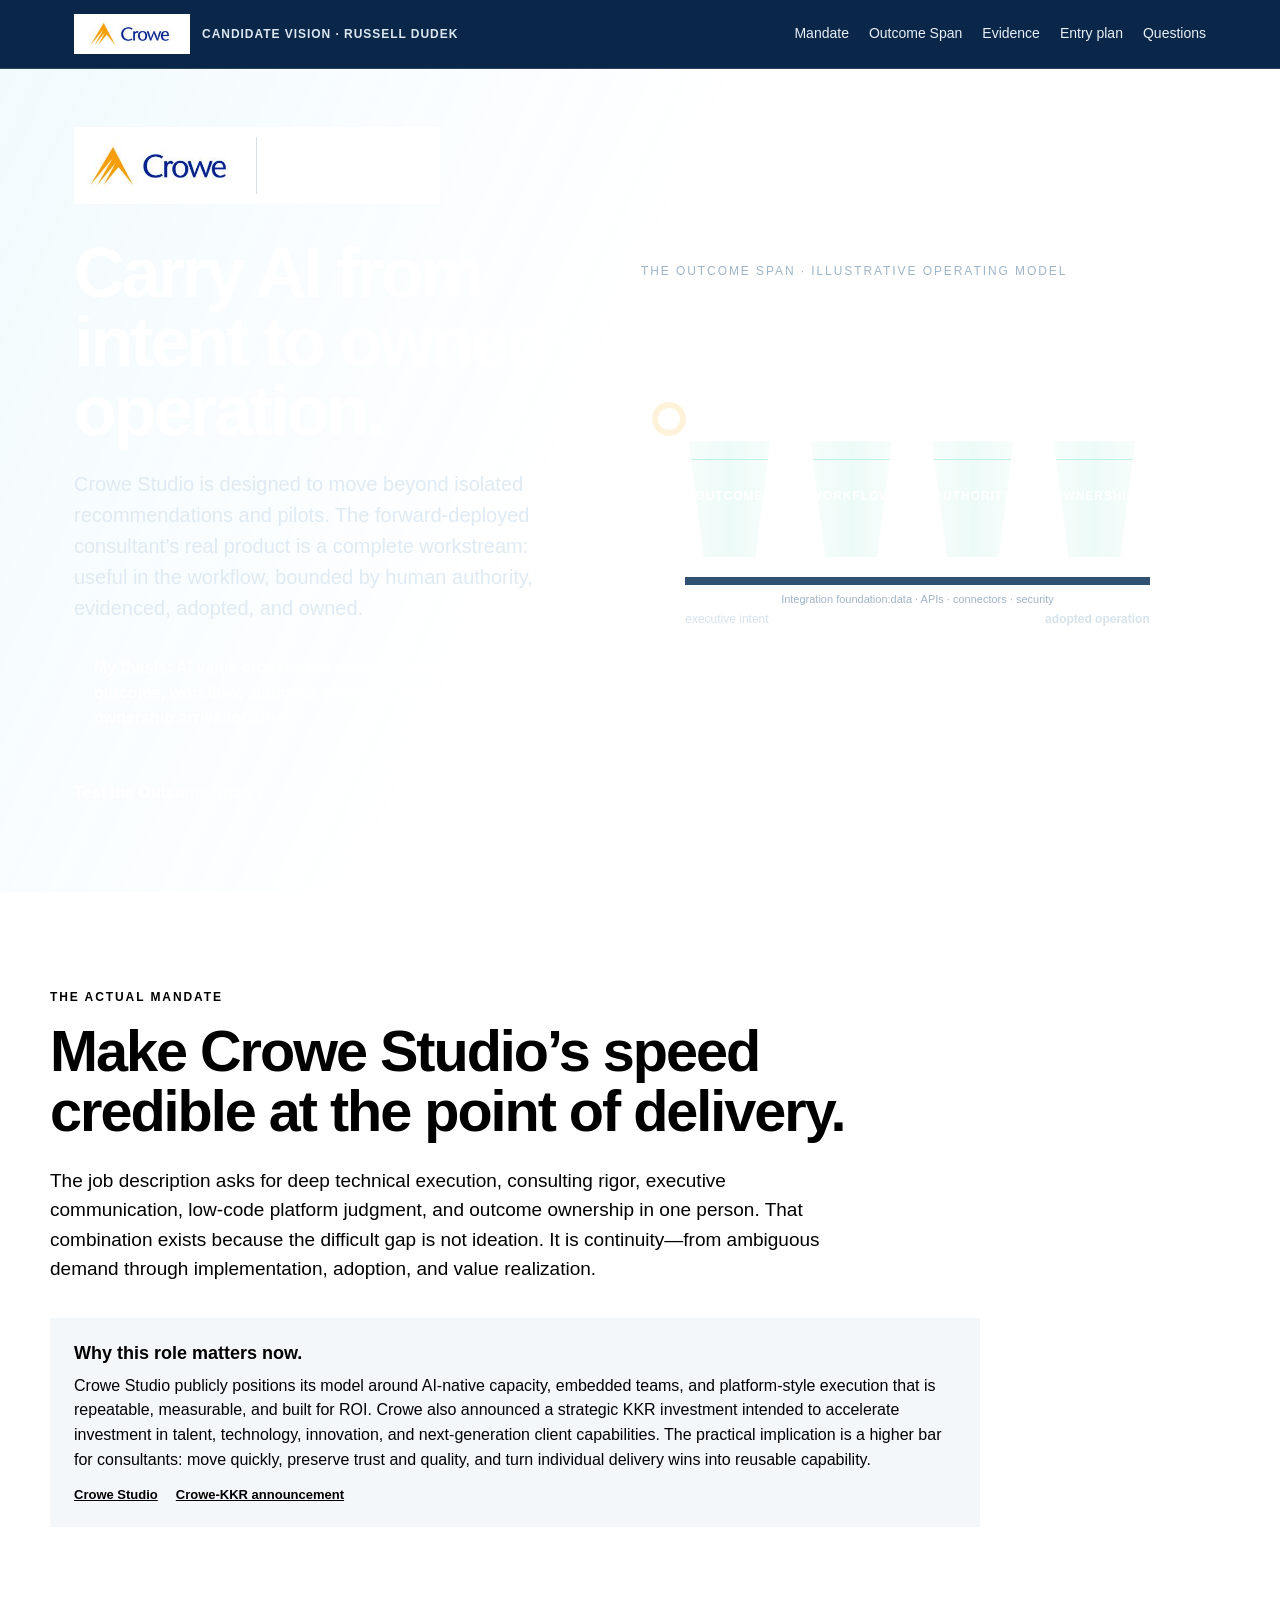
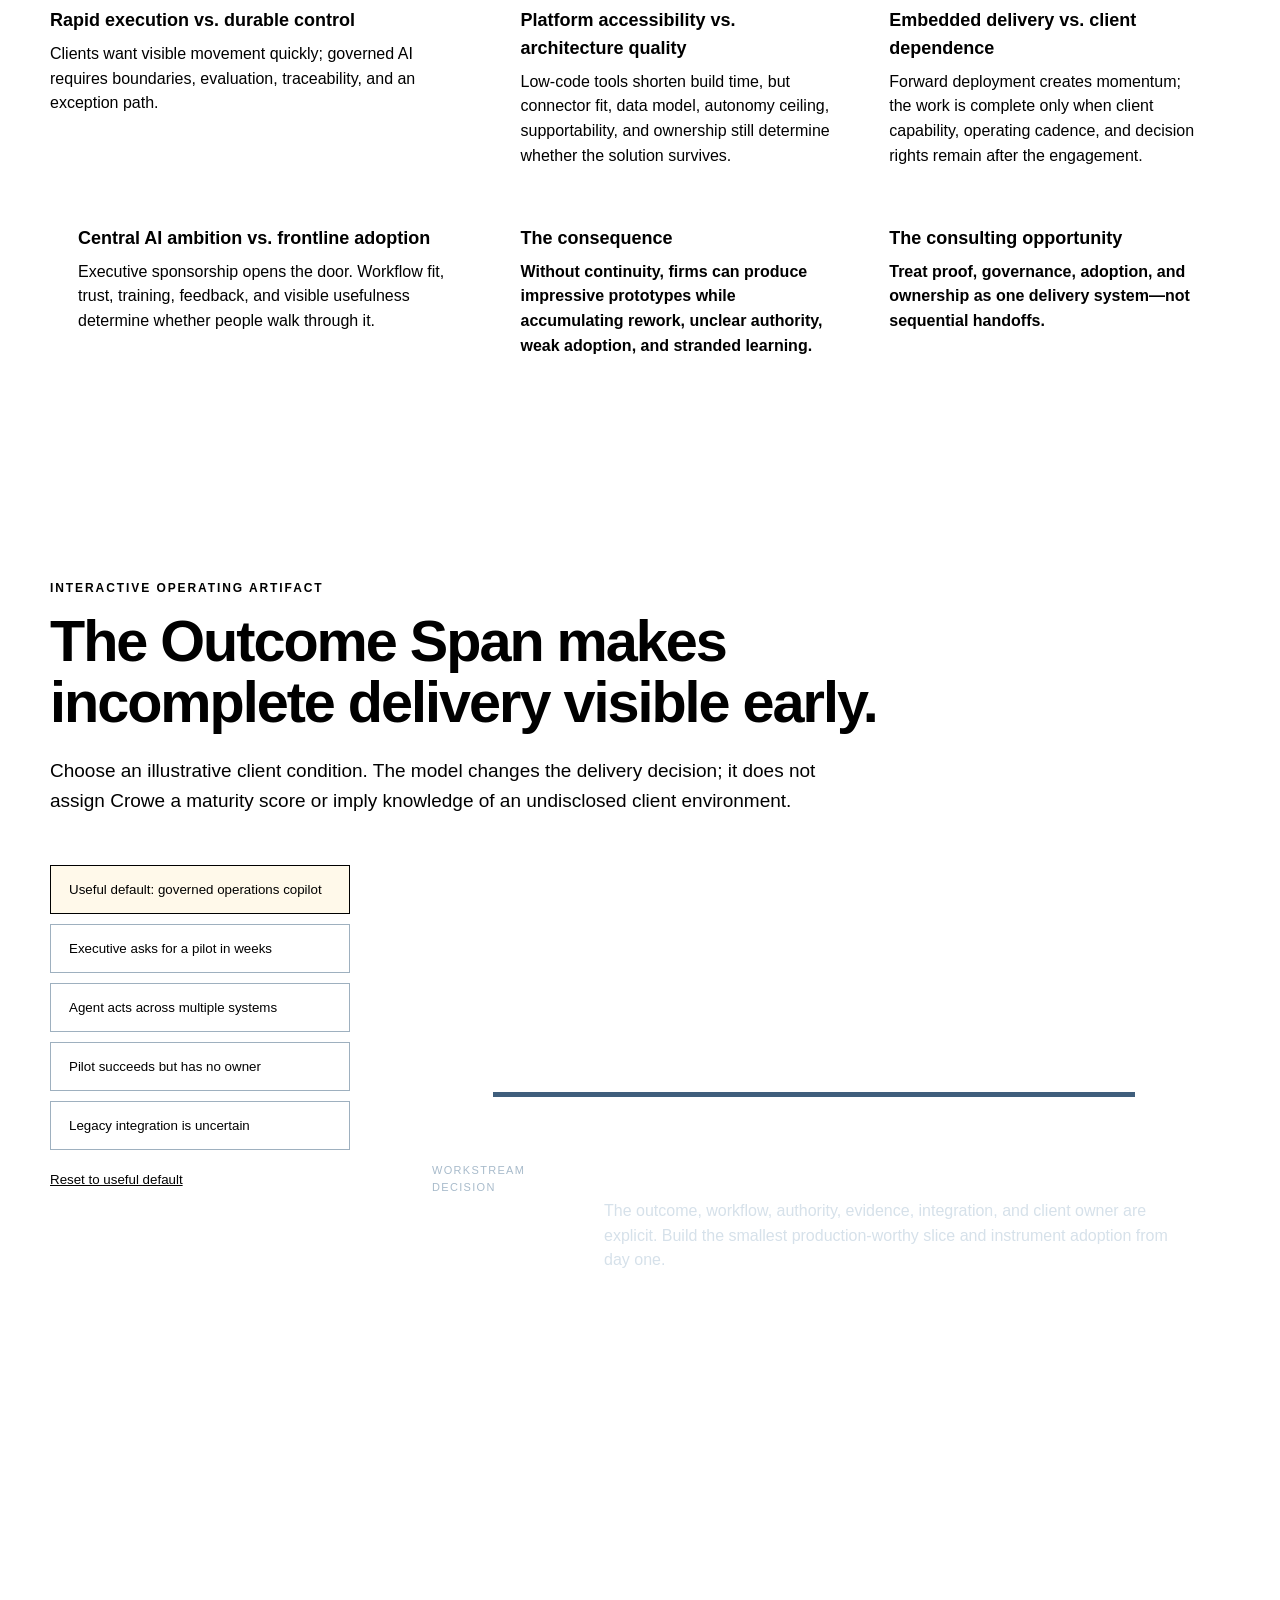
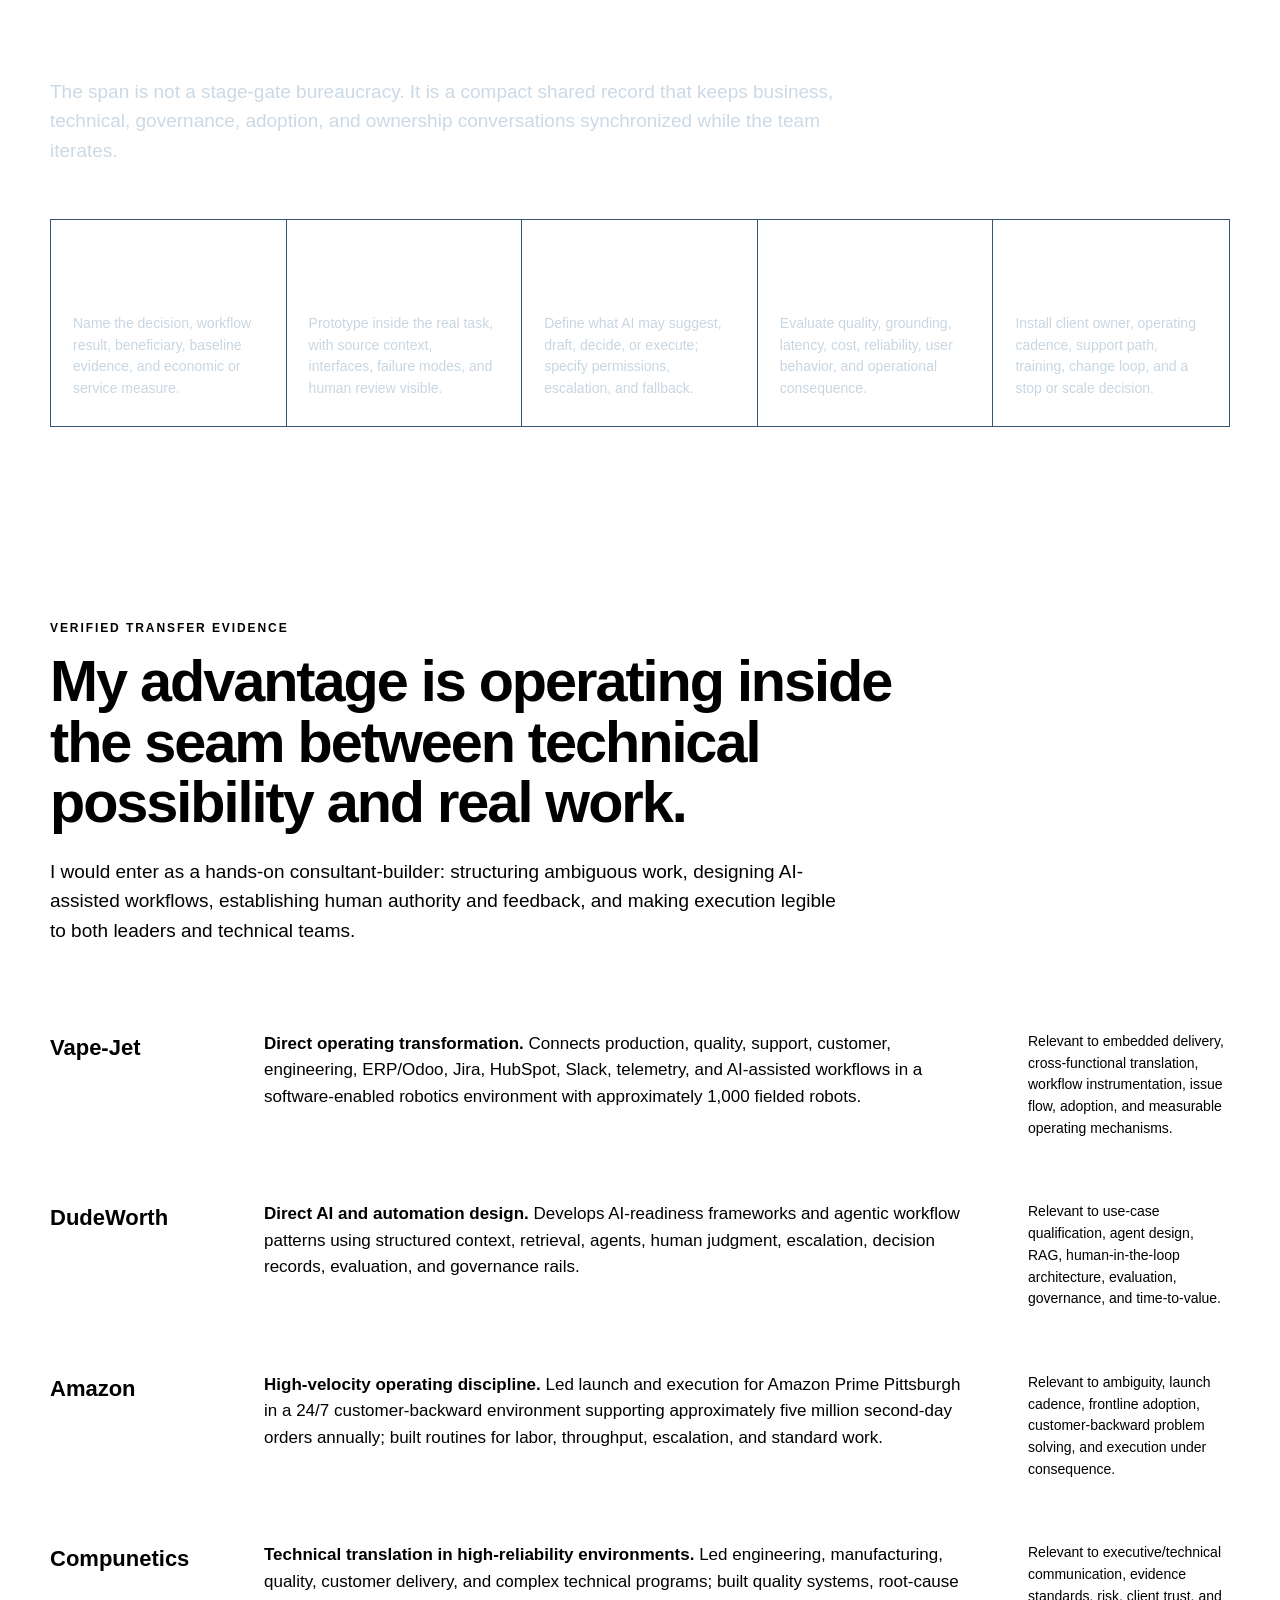
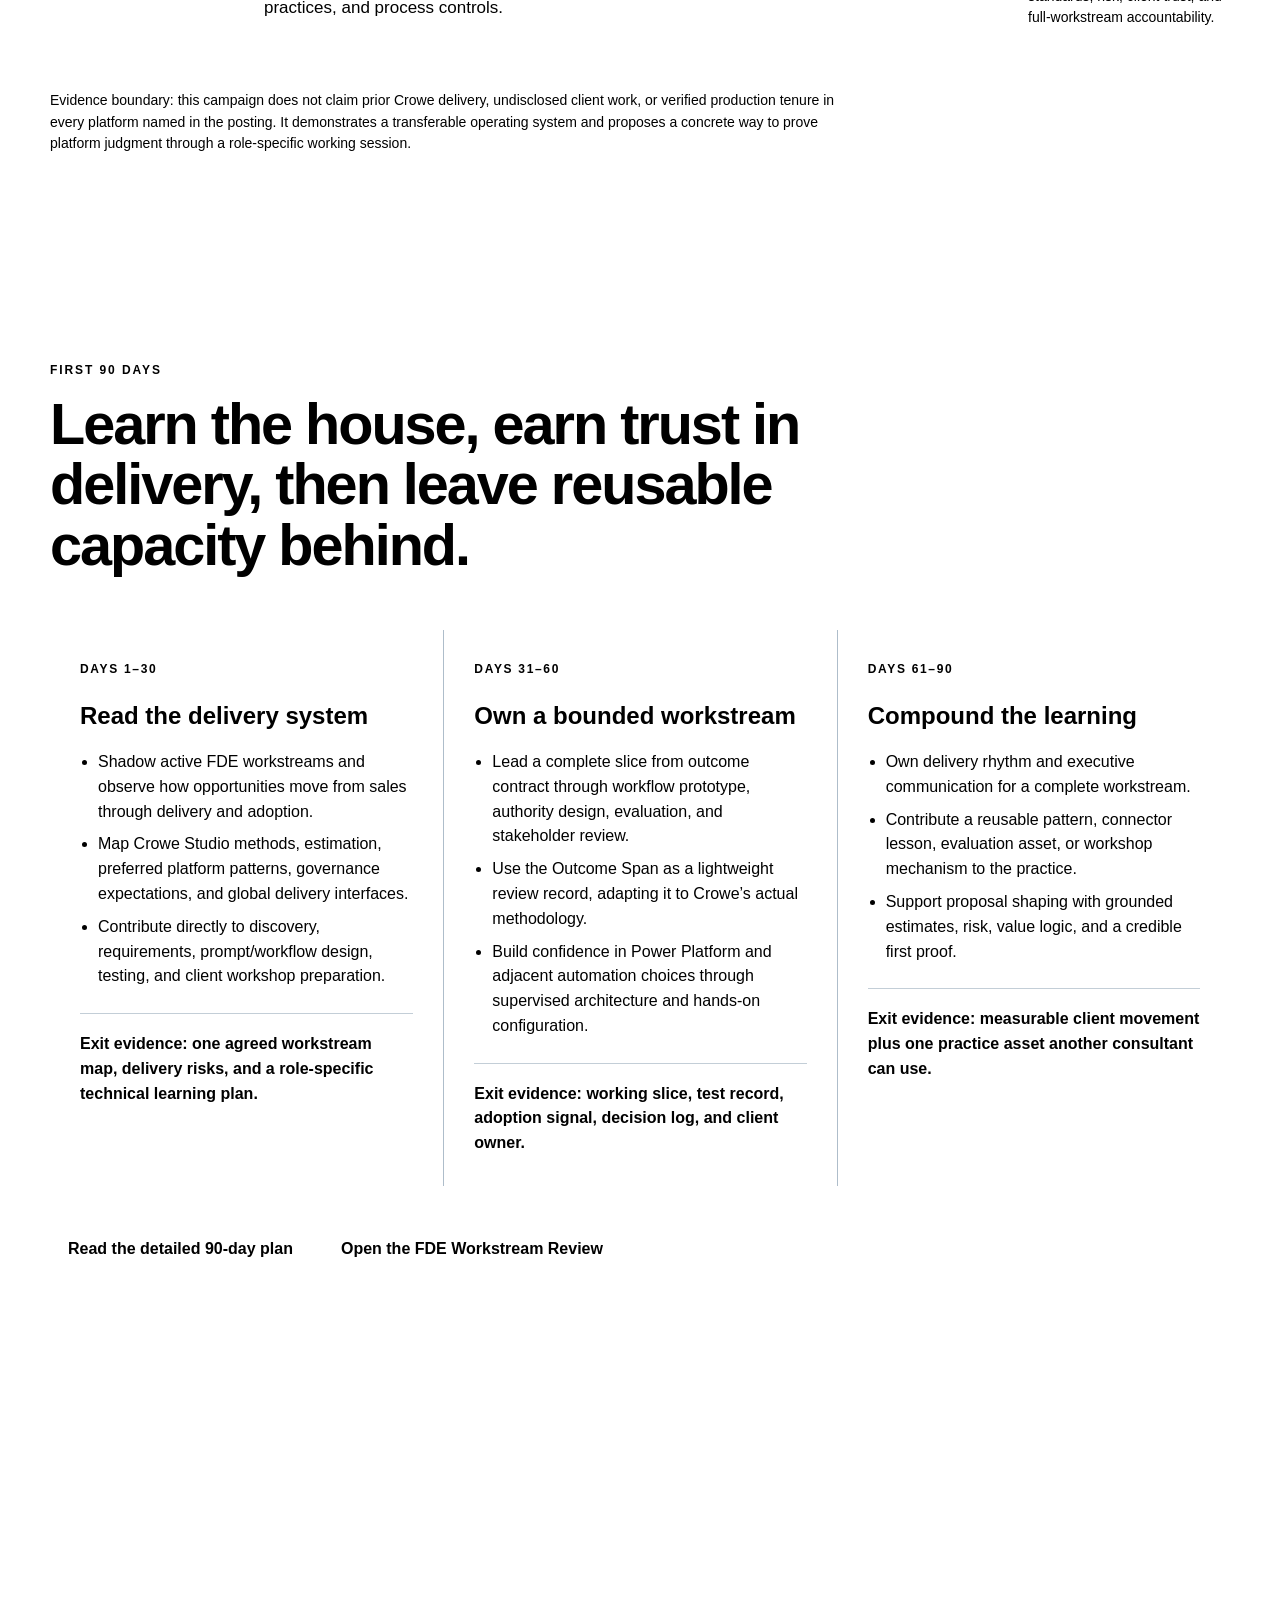
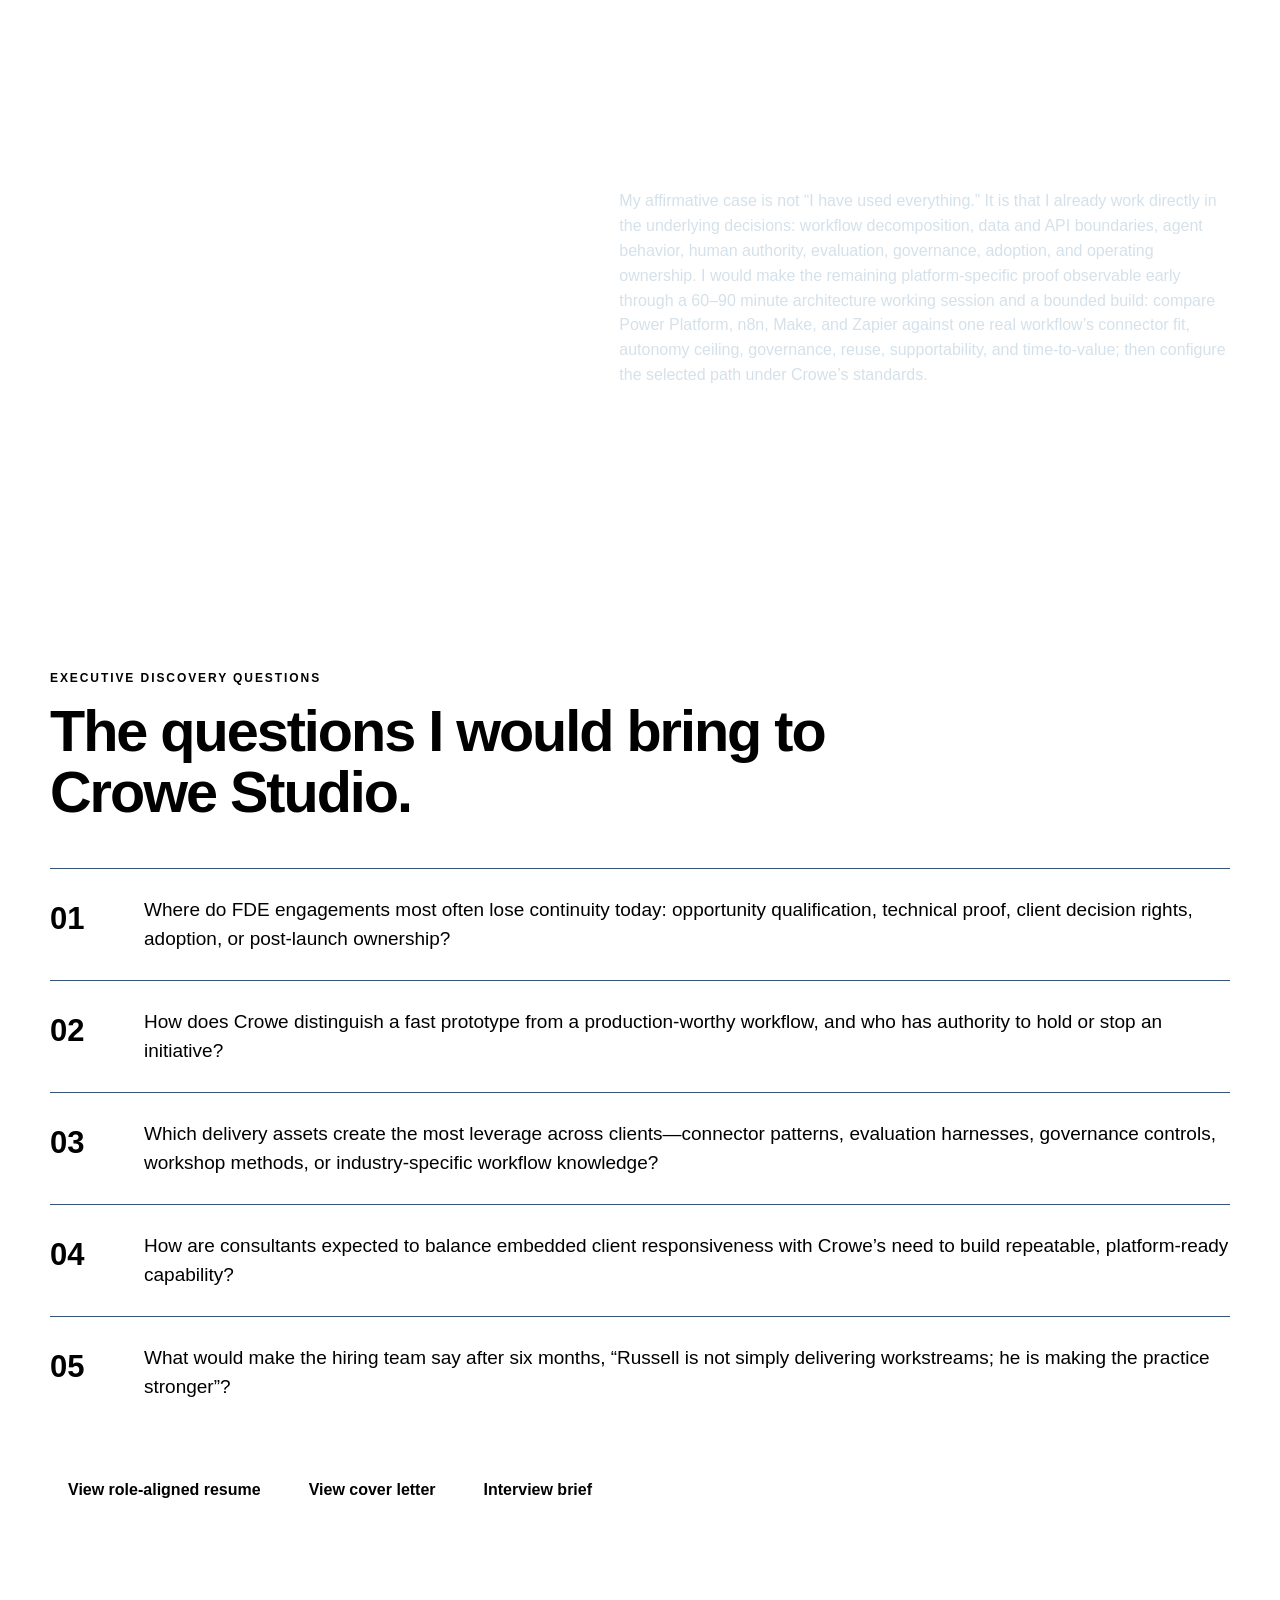
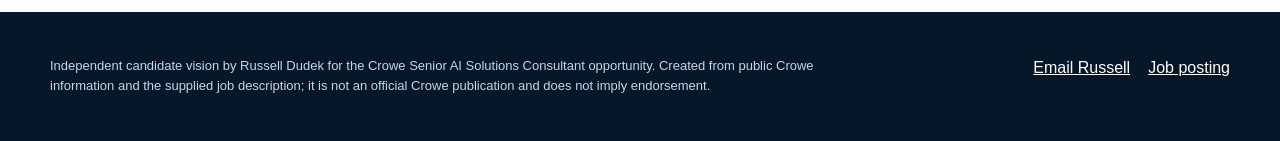
==== index.html @ 42e0506a "Publish candidate vision home page" ====
<!doctype html><html lang="en"><head><meta charset="utf-8"><meta name="viewport" content="width=device-width,initial-scale=1"><title>Russell Dudek · Candidate Vision for Crowe Senior AI Solutions Consultant</title><meta name="description" content="An independent candidate vision showing how Russell Dudek would turn ambiguous AI demand into complete, adopted, measurable client workstreams at Crowe Studio."><link rel="stylesheet" href="styles.css"></head><body><header class="site-header"><div class="header-inner"><a class="brand-mini" href="index.html"><img src="assets/brand/crowe-wordmark.svg" alt="Crowe"><span>Candidate vision · Russell Dudek</span></a><button class="nav-toggle" aria-expanded="false" aria-controls="site-nav">Menu</button><nav class="site-nav" id="site-nav" aria-label="Campaign navigation"><a href="#mandate">Mandate</a><a href="#span">Outcome Span</a><a href="#evidence">Evidence</a><a href="#entry">Entry plan</a><a href="#questions">Questions</a></nav></div></header><main><section class="hero"><div class="hero-inner"><div><div class="company-lockup"><img src="assets/brand/crowe-wordmark.svg" alt="Crowe logo"><small>Candidate vision for Senior AI Solutions Consultant by Russell Dudek</small></div><h1>Carry AI from <em>intent</em> to owned operation.</h1><p class="hero-lead">Crowe Studio is designed to move beyond isolated recommendations and pilots. The forward-deployed consultant’s real product is a complete workstream: useful in the workflow, bounded by human authority, evidenced, adopted, and owned.</p><p class="hero-thesis">My thesis: AI value crosses the client organization only when outcome, workflow, authority, evidence, integration, and ownership arrive together.</p><a class="hero-cue" href="#span">Test the Outcome Span ↓</a></div><div class="span-scene" aria-label="Outcome Span visual showing client value crossing four delivery supports"><div class="span-title">The Outcome Span · illustrative operating model</div><div class="bridge"><div class="bridge-deck"></div><div class="signal"></div><div class="pier pier-1"><strong>Outcome</strong></div><div class="pier pier-2"><strong>Workflow</strong></div><div class="pier pier-3"><strong>Authority</strong></div><div class="pier pier-4"><strong>Ownership</strong></div><div class="bridge-foundation"></div><div class="span-caption"><span>executive intent</span><strong>adopted operation</strong></div></div></div></div></section><section class="section" id="mandate"><div class="wrap"><div class="section-kicker">The actual mandate</div><h2>Make Crowe Studio’s speed credible at the point of delivery.</h2><p class="section-intro">The job description asks for deep technical execution, consulting rigor, executive communication, low-code platform judgment, and outcome ownership in one person. That combination exists because the difficult gap is not ideation. It is continuity—from ambiguous demand through implementation, adoption, and value realization.</p><div class="company-moment"><strong>Why this role matters now.</strong><p>Crowe Studio publicly positions its model around AI-native capacity, embedded teams, and platform-style execution that is repeatable, measurable, and built for ROI. Crowe also announced a strategic KKR investment intended to accelerate investment in talent, technology, innovation, and next-generation client capabilities. The practical implication is a higher bar for consultants: move quickly, preserve trust and quality, and turn individual delivery wins into reusable capability.</p><div class="moment-sources"><a href="https://www.crowe.com/services/crowe-studio">Crowe Studio</a><a href="https://www.crowe.com/news/crowe-accelerates-long-term-growth-trajectory-with-investment-from-kkr">Crowe-KKR announcement</a></div></div><div class="tension-line"><div><h3>Rapid execution vs. durable control</h3><p>Clients want visible movement quickly; governed AI requires boundaries, evaluation, traceability, and an exception path.</p></div><div><h3>Platform accessibility vs. architecture quality</h3><p>Low-code tools shorten build time, but connector fit, data model, autonomy ceiling, supportability, and ownership still determine whether the solution survives.</p></div><div><h3>Embedded delivery vs. client dependence</h3><p>Forward deployment creates momentum; the work is complete only when client capability, operating cadence, and decision rights remain after the engagement.</p></div><div><h3>Central AI ambition vs. frontline adoption</h3><p>Executive sponsorship opens the door. Workflow fit, trust, training, feedback, and visible usefulness determine whether people walk through it.</p></div><div><h3>The consequence</h3><p class="tension-result">Without continuity, firms can produce impressive prototypes while accumulating rework, unclear authority, weak adoption, and stranded learning.</p></div><div><h3>The consulting opportunity</h3><p class="tension-result">Treat proof, governance, adoption, and ownership as one delivery system—not sequential handoffs.</p></div></div></div></section><section class="section mist" id="span"><div class="wrap"><div class="section-kicker">Interactive operating artifact</div><h2>The Outcome Span makes incomplete delivery visible early.</h2><p class="section-intro">Choose an illustrative client condition. The model changes the delivery decision; it does not assign Crowe a maturity score or imply knowledge of an undisclosed client environment.</p><div class="span-lab"><div><div class="scenario-list" role="group" aria-label="Choose a delivery scenario"><button data-scenario="baseline" aria-pressed="true">Useful default: governed operations copilot</button><button data-scenario="speed" aria-pressed="false">Executive asks for a pilot in weeks</button><button data-scenario="agent" aria-pressed="false">Agent acts across multiple systems</button><button data-scenario="orphan" aria-pressed="false">Pilot succeeds but has no owner</button><button data-scenario="legacy" aria-pressed="false">Legacy integration is uncertain</button></div><button class="reset-button" id="reset-scenario">Reset to useful default</button></div><div class="lab-stage" data-state="baseline"><div class="mini-bridge" aria-hidden="true"><div class="mini-deck"></div><div class="mini-signal"></div><div class="mini-pier mp1"><span>Outcome</span></div><div class="mini-pier mp2"><span>Workflow</span></div><div class="mini-pier mp3"><span>Authority</span></div><div class="mini-pier mp4"><span>Ownership</span></div><div class="mini-foundation"></div></div><div class="decision-readout" aria-live="polite"><div class="decision-label">Workstream decision</div><div><div class="decision-status" id="decision-status"></div><div class="decision-copy" id="decision-copy"></div></div></div></div></div></div></section><section class="section dark"><div class="wrap"><div class="section-kicker">How I would operate</div><h2>One engagement record, five conversations.</h2><p class="section-intro">The span is not a stage-gate bureaucracy. It is a compact shared record that keeps business, technical, governance, adoption, and ownership conversations synchronized while the team iterates.</p><div class="model-strip"><div><span>01</span><h3>Outcome contract</h3><p>Name the decision, workflow result, beneficiary, baseline evidence, and economic or service measure.</p></div><div><span>02</span><h3>Workflow slice</h3><p>Prototype inside the real task, with source context, interfaces, failure modes, and human review visible.</p></div><div><span>03</span><h3>Action envelope</h3><p>Define what AI may suggest, draft, decide, or execute; specify permissions, escalation, and fallback.</p></div><div><span>04</span><h3>Proof trail</h3><p>Evaluate quality, grounding, latency, cost, reliability, user behavior, and operational consequence.</p></div><div><span>05</span><h3>Ownership transfer</h3><p>Install client owner, operating cadence, support path, training, change loop, and a stop or scale decision.</p></div></div></div></section><section class="section" id="evidence"><div class="wrap"><div class="section-kicker">Verified transfer evidence</div><h2>My advantage is operating inside the seam between technical possibility and real work.</h2><p class="section-intro">I would enter as a hands-on consultant-builder: structuring ambiguous work, designing AI-assisted workflows, establishing human authority and feedback, and making execution legible to both leaders and technical teams.</p><div class="evidence-trail"><div class="evidence-item"><div class="org">Vape-Jet</div><div class="work"><strong>Direct operating transformation.</strong> Connects production, quality, support, customer, engineering, ERP/Odoo, Jira, HubSpot, Slack, telemetry, and AI-assisted workflows in a software-enabled robotics environment with approximately 1,000 fielded robots.</div><div class="transfer">Relevant to embedded delivery, cross-functional translation, workflow instrumentation, issue flow, adoption, and measurable operating mechanisms.</div></div><div class="evidence-item"><div class="org">DudeWorth</div><div class="work"><strong>Direct AI and automation design.</strong> Develops AI-readiness frameworks and agentic workflow patterns using structured context, retrieval, agents, human judgment, escalation, decision records, evaluation, and governance rails.</div><div class="transfer">Relevant to use-case qualification, agent design, RAG, human-in-the-loop architecture, evaluation, governance, and time-to-value.</div></div><div class="evidence-item"><div class="org">Amazon</div><div class="work"><strong>High-velocity operating discipline.</strong> Led launch and execution for Amazon Prime Pittsburgh in a 24/7 customer-backward environment supporting approximately five million second-day orders annually; built routines for labor, throughput, escalation, and standard work.</div><div class="transfer">Relevant to ambiguity, launch cadence, frontline adoption, customer-backward problem solving, and execution under consequence.</div></div><div class="evidence-item"><div class="org">Compunetics</div><div class="work"><strong>Technical translation in high-reliability environments.</strong> Led engineering, manufacturing, quality, customer delivery, and complex technical programs; built quality systems, root-cause practices, and process controls.</div><div class="transfer">Relevant to executive/technical communication, evidence standards, risk, client trust, and full-workstream accountability.</div></div></div><p class="claim-note">Evidence boundary: this campaign does not claim prior Crowe delivery, undisclosed client work, or verified production tenure in every platform named in the posting. It demonstrates a transferable operating system and proposes a concrete way to prove platform judgment through a role-specific working session.</p></div></section><section class="section mist" id="entry"><div class="wrap"><div class="section-kicker">First 90 days</div><h2>Learn the house, earn trust in delivery, then leave reusable capacity behind.</h2><div class="timeline"><div class="phase"><div class="days">Days 1–30</div><h3>Read the delivery system</h3><ul><li>Shadow active FDE workstreams and observe how opportunities move from sales through delivery and adoption.</li><li>Map Crowe Studio methods, estimation, preferred platform patterns, governance expectations, and global delivery interfaces.</li><li>Contribute directly to discovery, requirements, prompt/workflow design, testing, and client workshop preparation.</li></ul><div class="exit">Exit evidence: one agreed workstream map, delivery risks, and a role-specific technical learning plan.</div></div><div class="phase"><div class="days">Days 31–60</div><h3>Own a bounded workstream</h3><ul><li>Lead a complete slice from outcome contract through workflow prototype, authority design, evaluation, and stakeholder review.</li><li>Use the Outcome Span as a lightweight review record, adapting it to Crowe’s actual methodology.</li><li>Build confidence in Power Platform and adjacent automation choices through supervised architecture and hands-on configuration.</li></ul><div class="exit">Exit evidence: working slice, test record, adoption signal, decision log, and client owner.</div></div><div class="phase"><div class="days">Days 61–90</div><h3>Compound the learning</h3><ul><li>Own delivery rhythm and executive communication for a complete workstream.</li><li>Contribute a reusable pattern, connector lesson, evaluation asset, or workshop mechanism to the practice.</li><li>Support proposal shaping with grounded estimates, risk, value logic, and a credible first proof.</li></ul><div class="exit">Exit evidence: measurable client movement plus one practice asset another consultant can use.</div></div></div><div class="cta-row"><a class="button light-secondary" href="90-day-plan.html">Read the detailed 90-day plan</a><a class="button light-secondary" href="fde-workstream-review.html">Open the FDE Workstream Review</a></div></div></section><section class="section dark"><div class="wrap"><div class="section-kicker">Strongest reasonable hiring question</div><h2>Can Russell convert broad AI and operating depth into Crowe’s preferred low-code delivery stack quickly enough?</h2><div class="objection-band"><div class="risk">That is the right question. Tool-name familiarity is not interchangeable with production judgment, and the posting explicitly expects advanced low-code architecture.</div><div class="answer">My affirmative case is not “I have used everything.” It is that I already work directly in the underlying decisions: workflow decomposition, data and API boundaries, agent behavior, human authority, evaluation, governance, adoption, and operating ownership. I would make the remaining platform-specific proof observable early through a 60–90 minute architecture working session and a bounded build: compare Power Platform, n8n, Make, and Zapier against one real workflow’s connector fit, autonomy ceiling, governance, reuse, supportability, and time-to-value; then configure the selected path under Crowe’s standards.</div></div><div class="cta-row"><a class="button" href="objection-analysis.html">Review the technical-value case</a><a class="button secondary" href="interview-brief.html">Open the interview thesis brief</a></div></div></section><section class="section" id="questions"><div class="wrap"><div class="section-kicker">Executive discovery questions</div><h2>The questions I would bring to Crowe Studio.</h2><div class="questions"><div class="question"><p>Where do FDE engagements most often lose continuity today: opportunity qualification, technical proof, client decision rights, adoption, or post-launch ownership?</p></div><div class="question"><p>How does Crowe distinguish a fast prototype from a production-worthy workflow, and who has authority to hold or stop an initiative?</p></div><div class="question"><p>Which delivery assets create the most leverage across clients—connector patterns, evaluation harnesses, governance controls, workshop methods, or industry-specific workflow knowledge?</p></div><div class="question"><p>How are consultants expected to balance embedded client responsiveness with Crowe’s need to build repeatable, platform-ready capability?</p></div><div class="question"><p>What would make the hiring team say after six months, “Russell is not simply delivering workstreams; he is making the practice stronger”?</p></div></div><div class="cta-row"><a class="button light-secondary" href="resume.html">View role-aligned resume</a><a class="button light-secondary" href="cover-letter.html">View cover letter</a><a class="button light-secondary" href="interview-brief.html">Interview brief</a></div></div></section></main><footer class="site-footer"><div class="footer-inner"><p>Independent candidate vision by Russell Dudek for the Crowe Senior AI Solutions Consultant opportunity. Created from public Crowe information and the supplied job description; it is not an official Crowe publication and does not imply endorsement.</p><div class="footer-links"><a href="mailto:russelldudek@gmail.com">Email Russell</a><a href="https://careers.crowe.com/job/CROCROUSR51627EXTERNALENUS/Senior-AI-Solutions-Consultant?utm_source=linkedin&utm_medium=phenom-feeds">Job posting</a></div></div></footer><script src="app.js"></script></body></html>
---- styles.css ----
:root{--d:var(--crowe-indigo-dark);--a:var(--crowe-amber-core);--i:var(--crowe-indigo-core);--s:var(--campaign-signal);--m:var(--muted);--l:var(--line)}@import url('brand-tokens.css');*{box-sizing:border-box}html{scroll-behavior:smooth}body{margin:0;font-family:"Helvetica Neue",Helvetica,Arial,sans-serif;color:var(--ink);background:var(--paper);line-height:1.55}a{color:inherit}img{max-width:100%}button,a{outline-offset:4px}.sr-only{position:absolute;width:1px;height:1px;padding:0;margin:-1px;overflow:hidden;clip:rect(0,0,0,0);white-space:nowrap;border:0}.site-header{position:sticky;top:0;z-index:20;background:rgba(1,30,65,.96);color:#fff;border-bottom:1px solid rgba(255,255,255,.14)}.header-inner{max-width:1180px;margin:auto;display:flex;align-items:center;justify-content:space-between;padding:14px 24px;gap:24px}.brand-mini{display:flex;align-items:center;gap:12px;text-decoration:none;font-weight:700}.brand-mini img{width:116px;height:40px;object-fit:contain;background:#fff;padding:5px}.brand-mini span{font-size:12px;letter-spacing:.08em;text-transform:uppercase;color:#dbe7f1}.nav-toggle{display:none;background:none;border:1px solid rgba(255,255,255,.35);color:#fff;padding:8px 10px;font:inherit}.site-nav{display:flex;gap:20px;align-items:center}.site-nav a{text-decoration:none;font-size:14px;color:#e8f0f7}.site-nav a:hover,.site-nav a:focus{color:var(--a)}.hero{background:var(--d);color:#fff;min-height:720px;position:relative;overflow:hidden}.hero:before{content:"";position:absolute;inset:0;background:linear-gradient(115deg,rgba(84,192,232,.08),transparent 45%),repeating-linear-gradient(135deg,transparent 0 70px,rgba(255,255,255,.025) 70px 72px)}.hero-inner{position:relative;max-width:1180px;margin:auto;padding:58px 24px 82px;display:grid;grid-template-columns:1fr 1.18fr;gap:66px;align-items:center}.company-lockup{display:inline-flex;align-items:center;gap:16px;background:#fff;padding:10px 14px 10px 10px;color:var(--d);margin-bottom:34px}.company-lockup img{width:156px;height:52px;object-fit:contain}.company-lockup small{display:block;border-left:1px solid #d9e1e7;padding-left:16px;max-width:170px;font-size:11px;line-height:1.3;text-transform:uppercase;letter-spacing:.08em}.hero h1{font-size:clamp(44px,5.5vw,78px);line-height:.98;letter-spacing:-.045em;margin:0 0 24px;max-width:750px}.hero h1 em{font-style:normal;color:var(--a)}.hero-lead{font-size:20px;max-width:660px;color:#dfeaf3;margin:0 0 30px}.hero-thesis{border-left:4px solid var(--a);padding:2px 0 2px 20px;font-weight:700;max-width:600px}.hero-cue{display:inline-flex;margin-top:32px;text-decoration:none;border-bottom:2px solid var(--a);padding-bottom:5px;font-weight:700}.hero-cue:hover{color:var(--a)}.span-scene{position:relative;min-height:470px;padding:28px 12px 24px}.span-title{font-size:12px;letter-spacing:.16em;text-transform:uppercase;color:#9fb5c8;margin-bottom:40px}.bridge{position:relative;height:300px}.bridge-deck{position:absolute;left:3%;right:3%;top:104px;height:18px;background:var(--a);clip-path:polygon(0 40%,93% 0,100% 50%,93% 100%,0 60%);box-shadow:0 0 38px rgba(245,168,0,.28)}.bridge-deck:after{content:"Evidence travels with the work";position:absolute;left:18px;top:-31px;color:#fff;font-size:12px;letter-spacing:.05em}.bridge-foundation{position:absolute;left:8%;right:8%;bottom:35px;height:8px;background:#315172}.bridge-foundation:after{content:"Integration foundation:data · APIs · connectors · security";position:absolute;top:14px;left:0;right:0;text-align:center;color:#9fb5c8;font-size:11px}.pier{position:absolute;top:121px;width:18%;height:116px;border-left:4px solid var(--s);border-right:4px solid var(--s);clip-path:polygon(9% 0,91% 0,76% 100%,24% 100%);background:linear-gradient(90deg,rgba(142,230,207,.05),rgba(142,230,207,.16),rgba(142,230,207,.05));transition:.35s opacity,.35s filter,.35s background}.pier:before{content:"";position:absolute;left:0;right:0;top:18px;border-top:1px solid rgba(142,230,207,.5)}.pier strong{position:absolute;left:50%;transform:translateX(-50%);top:46px;font-size:12px;letter-spacing:.08em;text-transform:uppercase;white-space:nowrap}.pier-1{left:7%}.pier-2{left:29%}.pier-3{left:51%}.pier-4{left:73%}.signal{position:absolute;top:88px;left:3%;width:22px;height:22px;border-radius:50%;background:#fff;border:6px solid var(--a);box-shadow:0 0 0 6px rgba(245,168,0,.15);animation:crossSpan 8s cubic-bezier(.45,0,.2,1) infinite}.signal:after{content:"client value";position:absolute;left:-24px;top:-29px;width:80px;font-size:10px;color:#fff;text-align:center;letter-spacing:.05em}.span-caption{position:absolute;left:8%;right:8%;bottom:-8px;display:flex;justify-content:space-between;color:#d7e3ec;font-size:12px}.span-caption strong{color:var(--a)}@keyframes crossSpan{0%,8%{left:3%}23%{left:25%}43%{left:47%}63%{left:69%}83%,100%{left:93%}}.section{padding:96px 24px}.section.dark{background:var(--d);color:#fff}.section.mist{background:var(--mist)}.wrap{max-width:1180px;margin:auto}.section-kicker{font-size:12px;letter-spacing:.16em;text-transform:uppercase;color:var(--crowe-blue);font-weight:800;margin-bottom:14px}.dark .section-kicker{color:var(--a)}.section h2{font-size:clamp(34px,4.5vw,58px);line-height:1.05;letter-spacing:-.035em;margin:0 0 24px;max-width:900px}.section-intro{font-size:19px;max-width:800px;color:var(--m)}.dark .section-intro{color:#cbd9e5}.company-moment{margin-top:34px;max-width:930px;border-left:6px solid var(--a);background:#f4f7fa;padding:22px 24px}.company-moment strong{display:block;color:var(--i);font-size:18px;margin-bottom:6px}.company-moment p{margin:0;color:var(--m);font-size:16px}.moment-sources{display:flex;flex-wrap:wrap;gap:18px;margin-top:12px}.moment-sources a{font-size:13px;font-weight:800;color:var(--i)}.tension-line{display:grid;grid-template-columns:1.2fr 1fr 1fr;gap:0;margin-top:52px;border-top:1px solid var(--l)}.tension-line>div{padding:28px 28px 28px 0;border-bottom:1px solid var(--l)}.tension-line>div+div{padding-left:28px;border-left:1px solid var(--l)}.tension-line h3{font-size:18px;margin:0 0 7px}.tension-line p{margin:0;color:var(--m)}.tension-line .tension-result{font-weight:800;color:var(--i)}.span-lab{margin-top:50px;display:grid;grid-template-columns:300px 1fr;gap:48px;align-items:start}.scenario-list{display:grid;gap:10px}.scenario-list button{appearance:none;text-align:left;background:#fff;border:1px solid #9eb0bf;padding:16px 18px;font:700 15px/1.3 inherit;color:var(--ink);cursor:pointer}.scenario-list button[aria-pressed="true"]{border-color:var(--crowe-amber-dark);box-shadow:inset 5px 0 var(--a);background:#fff9ea}.scenario-list button:hover{border-color:var(--i)}.reset-button{margin-top:14px;background:none;border:0;padding:8px 0;text-decoration:underline;color:var(--i);cursor:pointer}.lab-stage{background:var(--d);color:#fff;padding:34px;min-height:430px;position:relative}.mini-bridge{height:210px;position:relative;margin:10px 0 20px}.mini-deck{position:absolute;left:2%;right:2%;top:54px;height:12px;background:var(--a);clip-path:polygon(0 40%,93% 0,100% 50%,93% 100%,0 60%)}.mini-pier{position:absolute;top:66px;width:16%;height:88px;border:3px solid var(--s);border-top:0;clip-path:polygon(10% 0,90% 0,74% 100%,26% 100%);transition:.35s all}.mini-pier span{position:absolute;top:28px;left:50%;transform:translateX(-50%);font-size:10px;text-transform:uppercase;white-space:nowrap}.mp1{left:8%}.mp2{left:30%}.mp3{left:52%}.mp4{left:74%}.mini-foundation{position:absolute;left:8%;right:8%;bottom:22px;height:5px;background:#3f5e7c}.mini-signal{position:absolute;top:47px;left:2%;width:18px;height:18px;border-radius:50%;background:#fff;border:5px solid var(--a);transition:.6s left}.lab-stage[data-state="baseline"] .mini-signal{left:92%}.lab-stage[data-state="speed"] .mini-signal{left:48%}.lab-stage[data-state="agent"] .mini-signal{left:68%}.lab-stage[data-state="orphan"] .mini-signal{left:80%}.lab-stage[data-state="legacy"] .mini-signal{left:24%}.lab-stage[data-state="speed"] .mp3,.lab-stage[data-state="speed"] .mp4,.lab-stage[data-state="agent"] .mp3,.lab-stage[data-state="orphan"] .mp4,.lab-stage[data-state="legacy"] .mini-foundation{opacity:.28;filter:grayscale(1)}.lab-stage[data-state="agent"] .mp3{border-color:var(--crowe-coral)}.lab-stage[data-state="orphan"] .mp4{border-color:var(--crowe-coral)}.decision-readout{border-top:1px solid rgba(255,255,255,.22);padding-top:22px;display:grid;grid-template-columns:150px 1fr;gap:22px}.decision-label{font-size:11px;letter-spacing:.12em;text-transform:uppercase;color:#a8bbcb}.decision-status{font-size:25px;font-weight:800;line-height:1.1;color:var(--a)}.decision-copy{margin-top:9px;color:#d6e1ea}.model-strip{display:grid;grid-template-columns:repeat(5,1fr);margin-top:54px;border:1px solid #365473}.model-strip>div{padding:26px 22px;min-height:190px;border-right:1px solid #365473}.model-strip>div:last-child{border-right:0}.model-strip span{display:block;color:var(--a);font-size:12px;letter-spacing:.12em;margin-bottom:12px}.model-strip h3{margin:0 0 10px;font-size:17px}.model-strip p{font-size:14px;color:#c8d6e1;margin:0}.evidence-trail{margin-top:55px}.evidence-item{display:grid;grid-template-columns:180px 1fr 220px;gap:34px;padding:31px 0;border-top:1px solid var(--l);align-items:start}.evidence-item:last-child{border-bottom:1px solid var(--l)}.evidence-item .org{font-size:22px;font-weight:800;color:var(--i)}.evidence-item .work{font-size:17px}.evidence-item .transfer{font-size:14px;color:var(--m);border-left:4px solid var(--a);padding-left:18px}.claim-note{margin-top:30px;font-size:14px;color:var(--m);max-width:820px}.timeline{display:grid;grid-template-columns:repeat(3,1fr);margin-top:55px}.phase{padding:30px;border-left:1px solid #aebdca;position:relative}.phase:first-child{border-left:0}.phase:before{content:"";position:absolute;top:0;left:29px;width:42px;height:7px;background:var(--a)}.phase .days{font-size:12px;letter-spacing:.14em;text-transform:uppercase;color:var(--crowe-blue);font-weight:800}.phase h3{font-size:24px;margin:18px 0 13px}.phase ul{padding-left:18px}.phase li{margin:8px 0}.phase .exit{margin-top:24px;padding-top:18px;border-top:1px solid #c3ced7;font-weight:700}.questions{counter-reset:q;margin-top:46px}.question{counter-increment:q;display:grid;grid-template-columns:74px 1fr;gap:20px;border-top:1px solid #365473;padding:26px 0}.question:before{content:counter(q,decimal-leading-zero);font-size:31px;color:var(--a);font-weight:800}.question p{margin:0;font-size:19px}.objection-band{display:grid;grid-template-columns:1fr 1.3fr;gap:50px;align-items:start;margin-top:48px}.objection-band .risk{font-size:26px;line-height:1.3;font-weight:800}.objection-band .answer{border-left:5px solid var(--a);padding-left:28px;color:#d5e1ea}.cta-row{display:flex;flex-wrap:wrap;gap:12px;margin-top:38px}.button{display:inline-flex;align-items:center;justify-content:center;text-decoration:none;background:var(--a);color:var(--d);font-weight:800;padding:13px 18px;border:2px solid var(--a)}.button.secondary{background:transparent;color:#fff;border-color:#fff}.button.light-secondary{background:transparent;color:var(--d);border-color:var(--d)}.button:hover{transform:translateY(-1px)}.site-footer{background:#07172a;color:#c9d5df;padding:44px 24px}.footer-inner{max-width:1180px;margin:auto;display:grid;grid-template-columns:1fr auto;gap:30px}.footer-inner p{margin:0;max-width:800px;font-size:13px}.footer-links{display:flex;gap:18px;align-items:flex-start}.footer-links a{color:#fff}.doc-body{background:#dfe6ec}.doc-actions{position:sticky;top:0;z-index:20;background:#07172a;color:#fff;display:flex;justify-content:center;gap:10px;padding:10px 18px}.doc-actions a{font-size:13px;text-decoration:none;border:1px solid #8196a8;padding:7px 11px}.doc-actions a.primary{background:var(--a);border-color:var(--a);color:var(--d);font-weight:800}.document-stack{padding:34px 20px}.print-page{width:8.5in;min-height:11in;margin:0 auto 24px;background:#fff;box-shadow:0 12px 35px rgba(1,30,65,.19);position:relative;padding:.58in .62in .58in}.print-page.page-dark-corner:before{content:"";position:absolute;right:0;top:0;width:1.18in;height:1.18in;background:var(--d);clip-path:polygon(100% 0,100% 100%,0 0)}.doc-header{display:grid;grid-template-columns:1fr 155px;gap:22px;align-items:start;border-bottom:3px solid var(--d);padding-bottom:13px;margin-bottom:18px}.doc-name{font-size:28px;line-height:1;font-weight:900;letter-spacing:-.025em;color:var(--d)}.doc-identity{font-size:13px;font-weight:800;margin-top:6px;color:var(--i)}.doc-contact{font-size:8.7pt;line-height:1.45;margin-top:8px;color:#30475d}.doc-contact a{text-decoration:none}.doc-logo{width:145px;height:52px;object-fit:contain;justify-self:end}.doc-section{margin-top:17px}.doc-section h2{font-size:11pt;letter-spacing:.11em;text-transform:uppercase;color:var(--i);margin:0 0 8px;padding-bottom:5px;border-bottom:1px solid #bdc9d3}.doc-section h3{font-size:10.4pt;margin:0 0 4px}.doc-section p,.doc-section li{font-size:8.9pt;line-height:1.36}.doc-section p{margin:4px 0 8px}.doc-section ul{margin:5px 0 0;padding-left:17px}.doc-section li{margin:3px 0}.resume-summary{display:grid;grid-template-columns:1.55fr .8fr;gap:24px}.resume-summary .profile{font-size:9.3pt;line-height:1.44;margin:0}.capability-list{display:grid;grid-template-columns:1fr 1fr;gap:5px 10px}.capability-list span{font-size:8.3pt;font-weight:800;border-left:3px solid var(--a);padding-left:7px}.role-head{display:flex;justify-content:space-between;gap:15px;align-items:baseline}.role-title{font-size:10.5pt;font-weight:900}.role-meta{font-size:8.5pt;color:#445d72}.continuation-header{display:flex;justify-content:space-between;gap:14px;border-bottom:2px solid var(--d);padding-bottom:8px;margin-bottom:14px}.continuation-header strong{font-size:14pt;color:var(--d)}.continuation-header span{font-size:8.3pt;color:#40576c;text-align:right}.two-col{display:grid;grid-template-columns:1fr 1fr;gap:26px}.mini-grid{display:grid;grid-template-columns:repeat(2,1fr);gap:8px 18px}.mini-grid div{font-size:8.6pt}.credential-row{display:flex;flex-wrap:wrap;gap:7px}.credential-row span{font-size:8pt;border:1px solid #aab8c4;padding:4px 7px}.page-footer{position:absolute;left:.62in;right:.62in;bottom:.26in;border-top:1px solid #c9d3db;padding-top:5px;display:flex;justify-content:space-between;font-size:7.5pt;color:#64798b}.document-title{font-size:21pt;line-height:1.08;margin:10px 0 5px;color:var(--d)}.document-subtitle{font-size:10pt;color:#526b80;margin-bottom:18px}.letter-body{font-size:10.1pt;line-height:1.52}.letter-body p{margin:0 0 11px}.letter-signature{margin-top:16px}.pull-quote{border-left:5px solid var(--a);padding:12px 16px;background:#f5f8fa;font-size:12pt;font-weight:800;color:var(--d)}.brief-grid{display:grid;grid-template-columns:1fr 1fr;gap:18px}.brief-card{border-top:4px solid var(--a);padding:13px 14px;background:#f2f5f8}.brief-card h3{margin:0 0 6px;font-size:10pt}.brief-card p,.brief-card li{font-size:8.6pt}.brief-card ul{padding-left:17px;margin:5px 0}.doc-table{width:100%;border-collapse:collapse;font-size:8.3pt}.doc-table th{background:var(--d);color:#fff;text-align:left;padding:7px}.doc-table td{border-bottom:1px solid #c8d3dc;padding:7px;vertical-align:top}.doc-diagram{margin:12px 0;background:var(--d);color:#fff;padding:18px}.doc-span-row{display:grid;grid-template-columns:repeat(5,1fr);gap:5px}.doc-span-row div{padding:10px 7px;background:#123b64;border-top:4px solid var(--a);font-size:7.8pt}.doc-span-row strong{display:block;font-size:8.5pt;margin-bottom:3px}.artifact-check{display:grid;grid-template-columns:1.1fr 1fr 1fr 1fr 1fr;gap:0;border:1px solid #aebdca}.artifact-check>div{padding:10px;border-right:1px solid #aebdca}.artifact-check>div:last-child{border-right:0}.artifact-check strong{font-size:8pt;display:block;color:var(--i)}.artifact-check p{font-size:7.8pt;margin:5px 0}.decision-box{background:var(--d);color:#fff;padding:15px;border-left:8px solid var(--a)}.decision-box strong{font-size:14pt}.source-list{font-size:7.6pt;line-height:1.35}.source-list li{margin:4px 0;word-break:break-word}@media print{@page{size:Letter;margin:0}.doc-actions{display:none!important}.doc-body{background:#fff}.document-stack{padding:0}.print-page{width:8.5in;height:11in;min-height:11in;margin:0;box-shadow:none;break-after:page;page-break-after:always;overflow:hidden}.print-page:last-child{break-after:auto;page-break-after:auto}a{color:inherit;text-decoration:none}}@media(max-width:900px){.site-nav{display:none;position:absolute;top:68px;left:0;right:0;background:var(--d);padding:20px 24px;flex-direction:column;align-items:flex-start}.site-nav.open{display:flex}.nav-toggle{display:block}.hero-inner{grid-template-columns:1fr;gap:28px}.span-scene{min-height:390px}.bridge{transform:scale(.92);transform-origin:center top}.tension-line{grid-template-columns:1fr}.tension-line>div+div{padding-left:0;border-left:0}.span-lab{grid-template-columns:1fr}.scenario-list{grid-template-columns:1fr 1fr}.model-strip{grid-template-columns:1fr 1fr}.model-strip>div{border-bottom:1px solid #365473}.evidence-item{grid-template-columns:1fr}.evidence-item .transfer{border-left:0;border-top:3px solid var(--a);padding:12px 0 0}.timeline{grid-template-columns:1fr}.phase{border-left:0;border-top:1px solid #aebdca}.objection-band{grid-template-columns:1fr}.footer-inner{grid-template-columns:1fr}.print-page{width:100%;min-height:auto;padding:32px 26px}.document-stack{padding:18px 10px}.doc-header{grid-template-columns:1fr}.doc-logo{justify-self:start}.page-footer{position:static;margin-top:25px}.resume-summary,.two-col,.brief-grid{grid-template-columns:1fr}.doc-actions{flex-wrap:wrap;position:relative}}@media(max-width:560px){.header-inner{padding:10px 14px}.brand-mini span{display:none}.hero-inner,.section{padding-left:18px;padding-right:18px}.hero h1{font-size:44px}.company-lockup{display:grid}.company-lockup small{border-left:0;border-top:1px solid #d9e1e7;padding:8px 0 0}.scenario-list{grid-template-columns:1fr}.lab-stage{padding:24px 14px}.mini-bridge{transform:scale(.84);transform-origin:center top;margin-bottom:-5px}.decision-readout{grid-template-columns:1fr}.model-strip{grid-template-columns:1fr}.span-scene{margin-left:-18px;margin-right:-18px}.bridge{transform:scale(.72);transform-origin:center top}.span-caption{font-size:10px}.artifact-check,.doc-span-row{grid-template-columns:1fr}.artifact-check>div{border-right:0;border-bottom:1px solid #aebdca}.doc-contact{font-size:8.4pt}}@media(prefers-reduced-motion:reduce){html{scroll-behavior:auto}.signal{animation:none;left:93%}.button{transition:none}.mini-signal,.mini-pier{transition:none}}@media print{.print-page{padding:.48in .58in .48in}.doc-section{margin-top:14px}.doc-section h2{margin-bottom:6px;padding-bottom:4px}.doc-section p,.doc-section li{font-size:8.6pt;line-height:1.31}.letter-body{font-size:9.65pt;line-height:1.43}.letter-body p{margin-bottom:9px}.worksheet .doc-table td{padding:5px}.worksheet .artifact-check>div{padding:7px}.worksheet .artifact-check p{margin:3px 0;font-size:7.3pt}.worksheet .decision-box{padding:11px}}@media print{.brief-model .doc-section{margin-top:10px}.brief-model .doc-table td,.brief-model .doc-table th{padding:5px;font-size:7.8pt}.brief-model .brief-card{padding:10px}.brief-model .doc-diagram{padding:14px;margin:9px 0}.plan-final .doc-section{margin-top:10px}.plan-final .doc-section p,.plan-final .doc-section li{font-size:8pt;line-height:1.22}.plan-final .doc-table td,.plan-final .doc-table th{padding:5px;font-size:7.7pt}.plan-final .brief-card{padding:9px}}.resume-fit{display:grid;grid-template-columns:repeat(3,1fr);border-top:1px solid #bdc9d3;border-bottom:1px solid #bdc9d3}.resume-fit>div{padding:8px 10px;border-right:1px solid #bdc9d3}.resume-fit>div:last-child{border-right:0}.resume-fit strong{display:block;color:var(--i);font-size:8.2pt;margin-bottom:3px}.resume-fit span{display:block;font-size:7.8pt;line-height:1.25;color:#40576c}
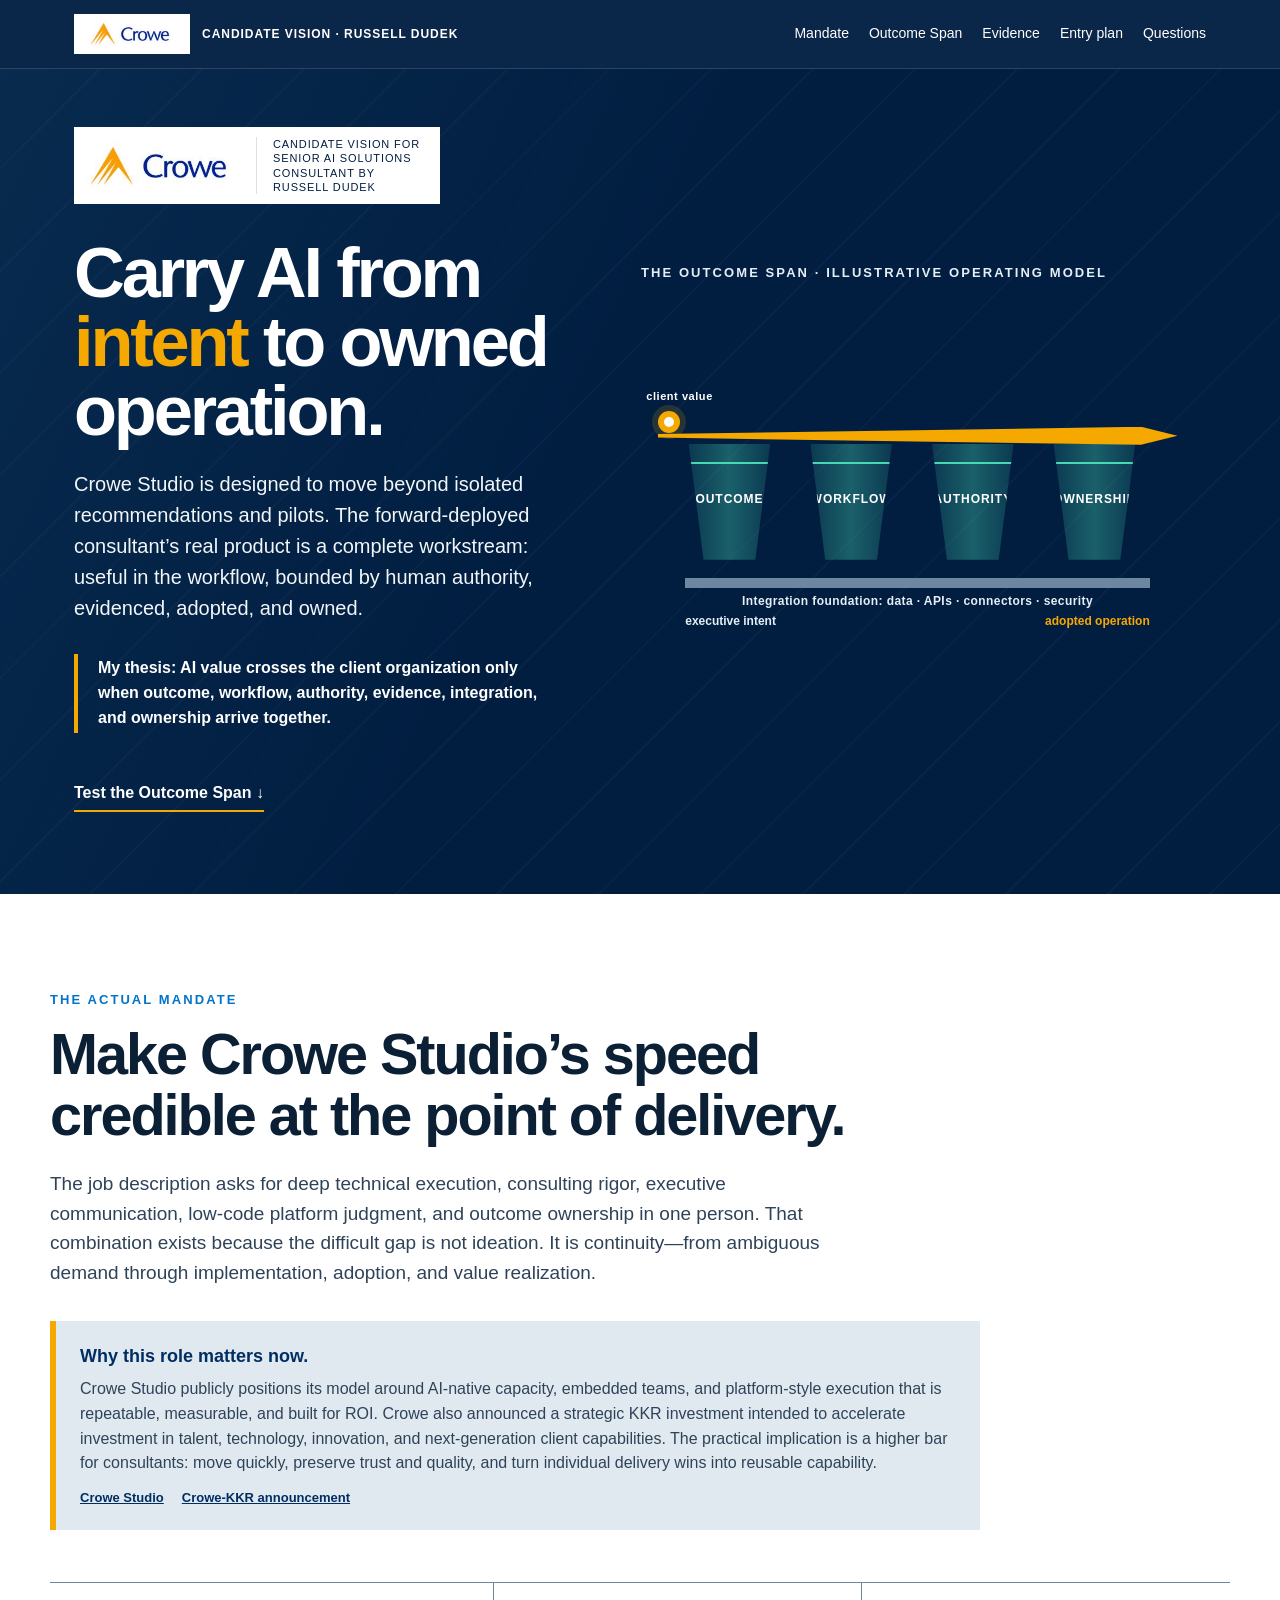
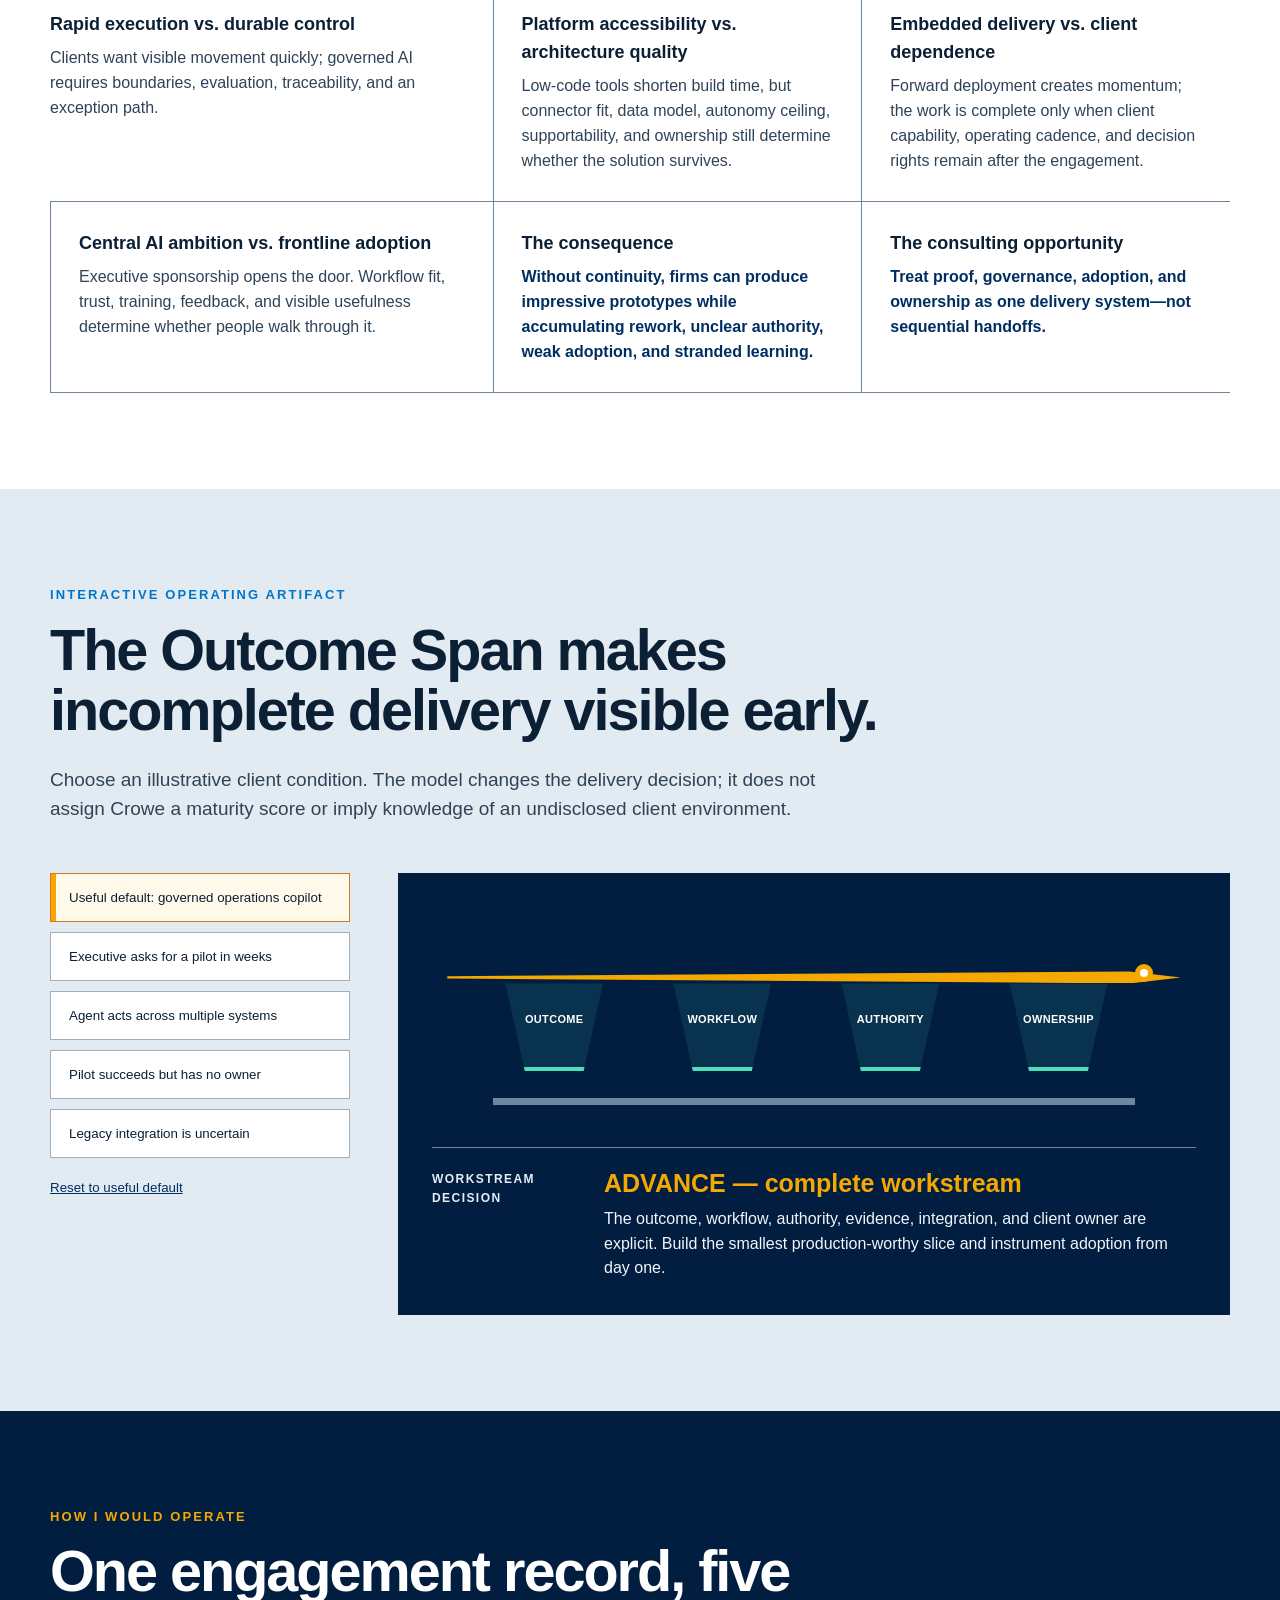
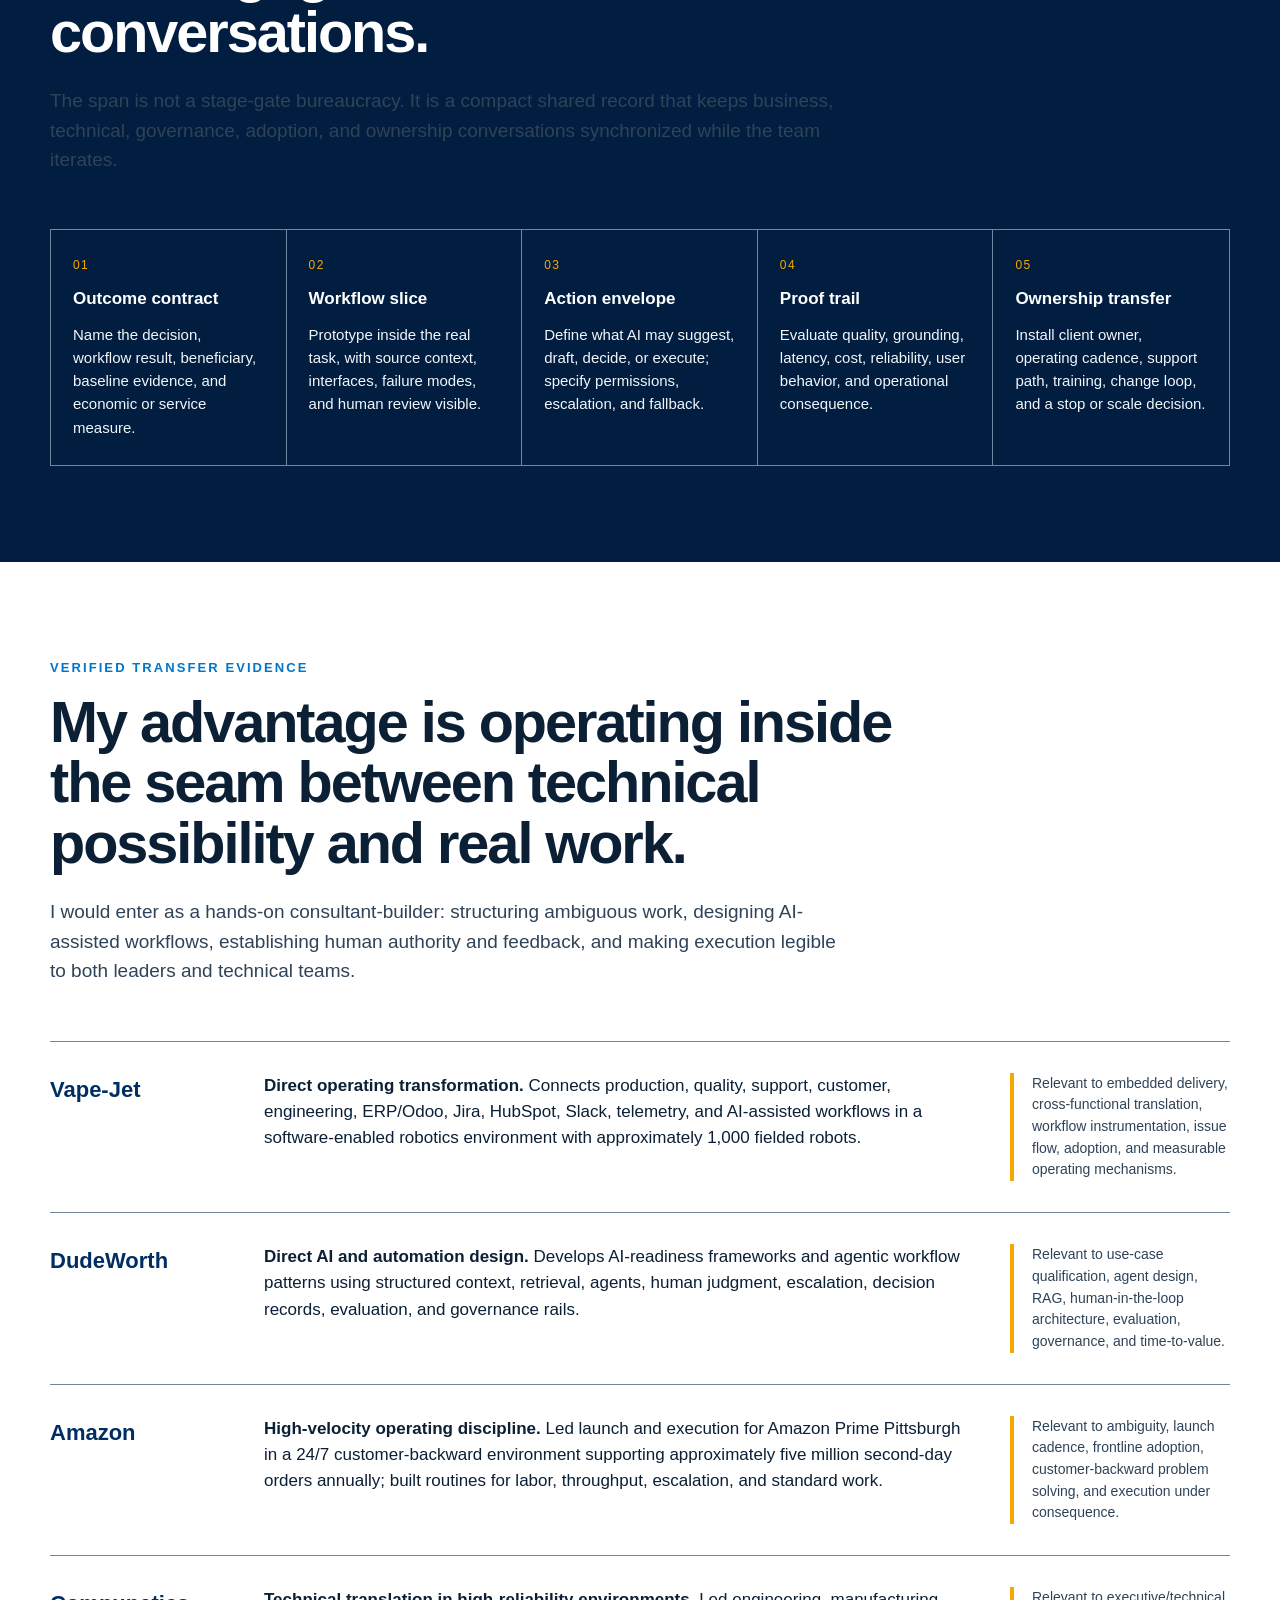
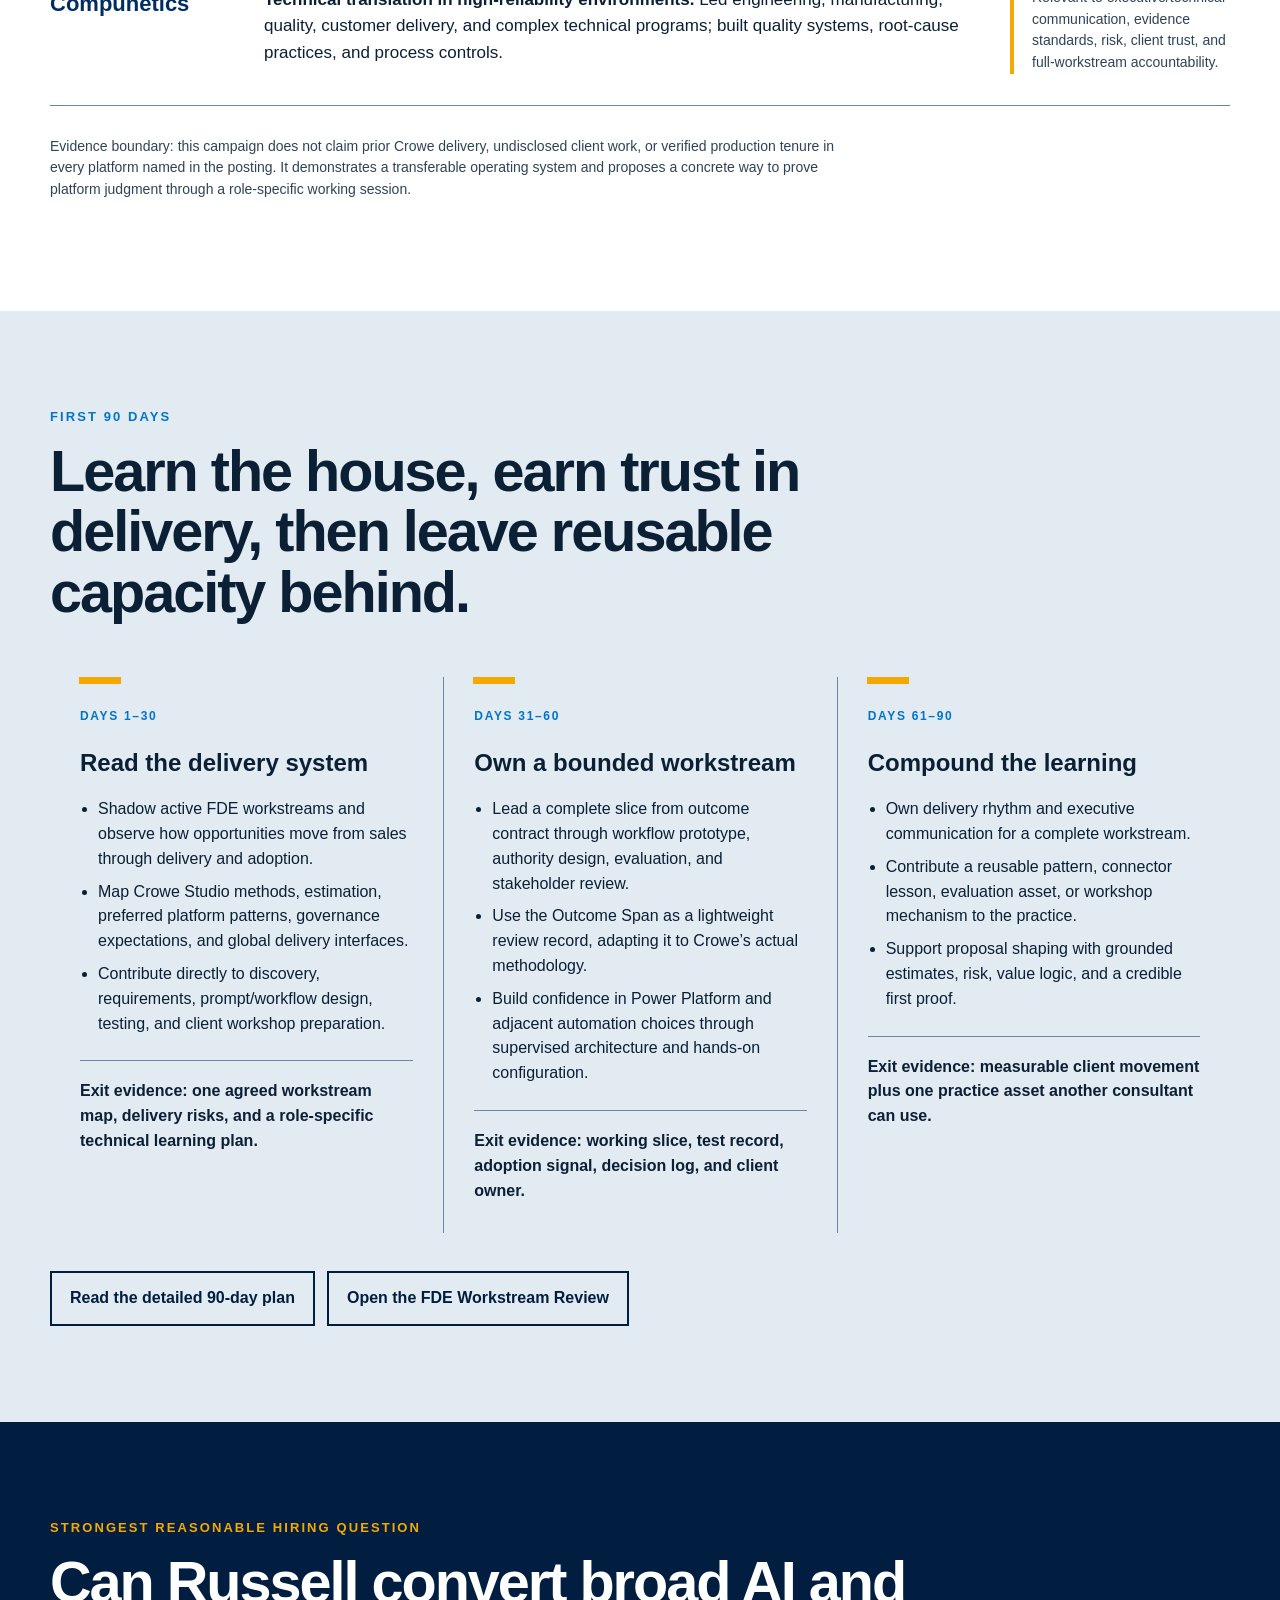
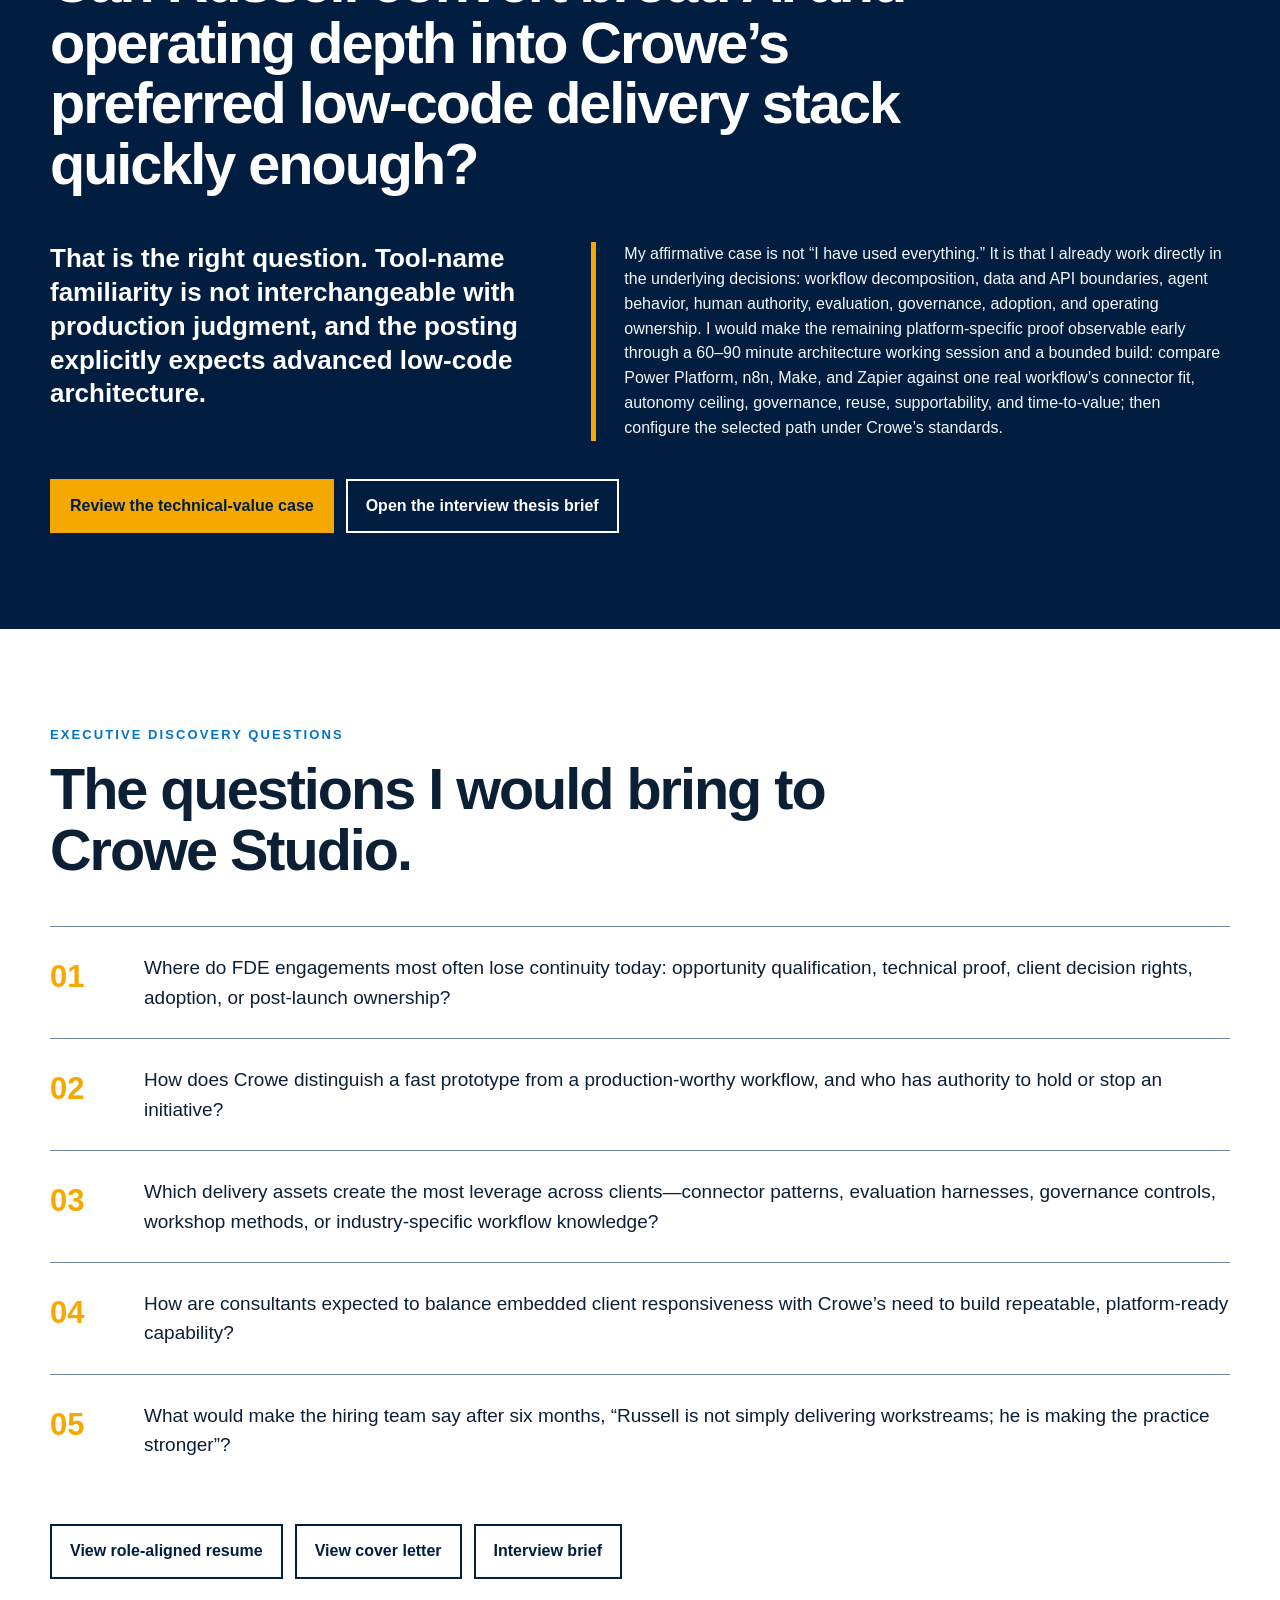
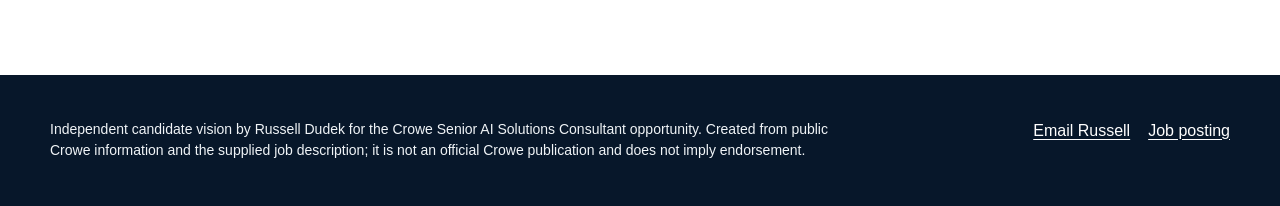
==== commit fd7cfb05: "Load self-contained high-contrast stylesheet" ====
--- a/index.html
+++ b/index.html
@@ -1 +1 @@
-<!doctype html><html lang="en"><head><meta charset="utf-8"><meta name="viewport" content="width=device-width,initial-scale=1"><title>Russell Dudek · Candidate Vision for Crowe Senior AI Solutions Consultant</title><meta name="description" content="An independent candidate vision showing how Russell Dudek would turn ambiguous AI demand into complete, adopted, measurable client workstreams at Crowe Studio."><link rel="stylesheet" href="styles.css"></head><body><header class="site-header"><div class="header-inner"><a class="brand-mini" href="index.html"><img src="assets/brand/crowe-wordmark.svg" alt="Crowe"><span>Candidate vision · Russell Dudek</span></a><button class="nav-toggle" aria-expanded="false" aria-controls="site-nav">Menu</button><nav class="site-nav" id="site-nav" aria-label="Campaign navigation"><a href="#mandate">Mandate</a><a href="#span">Outcome Span</a><a href="#evidence">Evidence</a><a href="#entry">Entry plan</a><a href="#questions">Questions</a></nav></div></header><main><section class="hero"><div class="hero-inner"><div><div class="company-lockup"><img src="assets/brand/crowe-wordmark.svg" alt="Crowe logo"><small>Candidate vision for Senior AI Solutions Consultant by Russell Dudek</small></div><h1>Carry AI from <em>intent</em> to owned operation.</h1><p class="hero-lead">Crowe Studio is designed to move beyond isolated recommendations and pilots. The forward-deployed consultant’s real product is a complete workstream: useful in the workflow, bounded by human authority, evidenced, adopted, and owned.</p><p class="hero-thesis">My thesis: AI value crosses the client organization only when outcome, workflow, authority, evidence, integration, and ownership arrive together.</p><a class="hero-cue" href="#span">Test the Outcome Span ↓</a></div><div class="span-scene" aria-label="Outcome Span visual showing client value crossing four delivery supports"><div class="span-title">The Outcome Span · illustrative operating model</div><div class="bridge"><div class="bridge-deck"></div><div class="signal"></div><div class="pier pier-1"><strong>Outcome</strong></div><div class="pier pier-2"><strong>Workflow</strong></div><div class="pier pier-3"><strong>Authority</strong></div><div class="pier pier-4"><strong>Ownership</strong></div><div class="bridge-foundation"></div><div class="span-caption"><span>executive intent</span><strong>adopted operation</strong></div></div></div></div></section><section class="section" id="mandate"><div class="wrap"><div class="section-kicker">The actual mandate</div><h2>Make Crowe Studio’s speed credible at the point of delivery.</h2><p class="section-intro">The job description asks for deep technical execution, consulting rigor, executive communication, low-code platform judgment, and outcome ownership in one person. That combination exists because the difficult gap is not ideation. It is continuity—from ambiguous demand through implementation, adoption, and value realization.</p><div class="company-moment"><strong>Why this role matters now.</strong><p>Crowe Studio publicly positions its model around AI-native capacity, embedded teams, and platform-style execution that is repeatable, measurable, and built for ROI. Crowe also announced a strategic KKR investment intended to accelerate investment in talent, technology, innovation, and next-generation client capabilities. The practical implication is a higher bar for consultants: move quickly, preserve trust and quality, and turn individual delivery wins into reusable capability.</p><div class="moment-sources"><a href="https://www.crowe.com/services/crowe-studio">Crowe Studio</a><a href="https://www.crowe.com/news/crowe-accelerates-long-term-growth-trajectory-with-investment-from-kkr">Crowe-KKR announcement</a></div></div><div class="tension-line"><div><h3>Rapid execution vs. durable control</h3><p>Clients want visible movement quickly; governed AI requires boundaries, evaluation, traceability, and an exception path.</p></div><div><h3>Platform accessibility vs. architecture quality</h3><p>Low-code tools shorten build time, but connector fit, data model, autonomy ceiling, supportability, and ownership still determine whether the solution survives.</p></div><div><h3>Embedded delivery vs. client dependence</h3><p>Forward deployment creates momentum; the work is complete only when client capability, operating cadence, and decision rights remain after the engagement.</p></div><div><h3>Central AI ambition vs. frontline adoption</h3><p>Executive sponsorship opens the door. Workflow fit, trust, training, feedback, and visible usefulness determine whether people walk through it.</p></div><div><h3>The consequence</h3><p class="tension-result">Without continuity, firms can produce impressive prototypes while accumulating rework, unclear authority, weak adoption, and stranded learning.</p></div><div><h3>The consulting opportunity</h3><p class="tension-result">Treat proof, governance, adoption, and ownership as one delivery system—not sequential handoffs.</p></div></div></div></section><section class="section mist" id="span"><div class="wrap"><div class="section-kicker">Interactive operating artifact</div><h2>The Outcome Span makes incomplete delivery visible early.</h2><p class="section-intro">Choose an illustrative client condition. The model changes the delivery decision; it does not assign Crowe a maturity score or imply knowledge of an undisclosed client environment.</p><div class="span-lab"><div><div class="scenario-list" role="group" aria-label="Choose a delivery scenario"><button data-scenario="baseline" aria-pressed="true">Useful default: governed operations copilot</button><button data-scenario="speed" aria-pressed="false">Executive asks for a pilot in weeks</button><button data-scenario="agent" aria-pressed="false">Agent acts across multiple systems</button><button data-scenario="orphan" aria-pressed="false">Pilot succeeds but has no owner</button><button data-scenario="legacy" aria-pressed="false">Legacy integration is uncertain</button></div><button class="reset-button" id="reset-scenario">Reset to useful default</button></div><div class="lab-stage" data-state="baseline"><div class="mini-bridge" aria-hidden="true"><div class="mini-deck"></div><div class="mini-signal"></div><div class="mini-pier mp1"><span>Outcome</span></div><div class="mini-pier mp2"><span>Workflow</span></div><div class="mini-pier mp3"><span>Authority</span></div><div class="mini-pier mp4"><span>Ownership</span></div><div class="mini-foundation"></div></div><div class="decision-readout" aria-live="polite"><div class="decision-label">Workstream decision</div><div><div class="decision-status" id="decision-status"></div><div class="decision-copy" id="decision-copy"></div></div></div></div></div></div></section><section class="section dark"><div class="wrap"><div class="section-kicker">How I would operate</div><h2>One engagement record, five conversations.</h2><p class="section-intro">The span is not a stage-gate bureaucracy. It is a compact shared record that keeps business, technical, governance, adoption, and ownership conversations synchronized while the team iterates.</p><div class="model-strip"><div><span>01</span><h3>Outcome contract</h3><p>Name the decision, workflow result, beneficiary, baseline evidence, and economic or service measure.</p></div><div><span>02</span><h3>Workflow slice</h3><p>Prototype inside the real task, with source context, interfaces, failure modes, and human review visible.</p></div><div><span>03</span><h3>Action envelope</h3><p>Define what AI may suggest, draft, decide, or execute; specify permissions, escalation, and fallback.</p></div><div><span>04</span><h3>Proof trail</h3><p>Evaluate quality, grounding, latency, cost, reliability, user behavior, and operational consequence.</p></div><div><span>05</span><h3>Ownership transfer</h3><p>Install client owner, operating cadence, support path, training, change loop, and a stop or scale decision.</p></div></div></div></section><section class="section" id="evidence"><div class="wrap"><div class="section-kicker">Verified transfer evidence</div><h2>My advantage is operating inside the seam between technical possibility and real work.</h2><p class="section-intro">I would enter as a hands-on consultant-builder: structuring ambiguous work, designing AI-assisted workflows, establishing human authority and feedback, and making execution legible to both leaders and technical teams.</p><div class="evidence-trail"><div class="evidence-item"><div class="org">Vape-Jet</div><div class="work"><strong>Direct operating transformation.</strong> Connects production, quality, support, customer, engineering, ERP/Odoo, Jira, HubSpot, Slack, telemetry, and AI-assisted workflows in a software-enabled robotics environment with approximately 1,000 fielded robots.</div><div class="transfer">Relevant to embedded delivery, cross-functional translation, workflow instrumentation, issue flow, adoption, and measurable operating mechanisms.</div></div><div class="evidence-item"><div class="org">DudeWorth</div><div class="work"><strong>Direct AI and automation design.</strong> Develops AI-readiness frameworks and agentic workflow patterns using structured context, retrieval, agents, human judgment, escalation, decision records, evaluation, and governance rails.</div><div class="transfer">Relevant to use-case qualification, agent design, RAG, human-in-the-loop architecture, evaluation, governance, and time-to-value.</div></div><div class="evidence-item"><div class="org">Amazon</div><div class="work"><strong>High-velocity operating discipline.</strong> Led launch and execution for Amazon Prime Pittsburgh in a 24/7 customer-backward environment supporting approximately five million second-day orders annually; built routines for labor, throughput, escalation, and standard work.</div><div class="transfer">Relevant to ambiguity, launch cadence, frontline adoption, customer-backward problem solving, and execution under consequence.</div></div><div class="evidence-item"><div class="org">Compunetics</div><div class="work"><strong>Technical translation in high-reliability environments.</strong> Led engineering, manufacturing, quality, customer delivery, and complex technical programs; built quality systems, root-cause practices, and process controls.</div><div class="transfer">Relevant to executive/technical communication, evidence standards, risk, client trust, and full-workstream accountability.</div></div></div><p class="claim-note">Evidence boundary: this campaign does not claim prior Crowe delivery, undisclosed client work, or verified production tenure in every platform named in the posting. It demonstrates a transferable operating system and proposes a concrete way to prove platform judgment through a role-specific working session.</p></div></section><section class="section mist" id="entry"><div class="wrap"><div class="section-kicker">First 90 days</div><h2>Learn the house, earn trust in delivery, then leave reusable capacity behind.</h2><div class="timeline"><div class="phase"><div class="days">Days 1–30</div><h3>Read the delivery system</h3><ul><li>Shadow active FDE workstreams and observe how opportunities move from sales through delivery and adoption.</li><li>Map Crowe Studio methods, estimation, preferred platform patterns, governance expectations, and global delivery interfaces.</li><li>Contribute directly to discovery, requirements, prompt/workflow design, testing, and client workshop preparation.</li></ul><div class="exit">Exit evidence: one agreed workstream map, delivery risks, and a role-specific technical learning plan.</div></div><div class="phase"><div class="days">Days 31–60</div><h3>Own a bounded workstream</h3><ul><li>Lead a complete slice from outcome contract through workflow prototype, authority design, evaluation, and stakeholder review.</li><li>Use the Outcome Span as a lightweight review record, adapting it to Crowe’s actual methodology.</li><li>Build confidence in Power Platform and adjacent automation choices through supervised architecture and hands-on configuration.</li></ul><div class="exit">Exit evidence: working slice, test record, adoption signal, decision log, and client owner.</div></div><div class="phase"><div class="days">Days 61–90</div><h3>Compound the learning</h3><ul><li>Own delivery rhythm and executive communication for a complete workstream.</li><li>Contribute a reusable pattern, connector lesson, evaluation asset, or workshop mechanism to the practice.</li><li>Support proposal shaping with grounded estimates, risk, value logic, and a credible first proof.</li></ul><div class="exit">Exit evidence: measurable client movement plus one practice asset another consultant can use.</div></div></div><div class="cta-row"><a class="button light-secondary" href="90-day-plan.html">Read the detailed 90-day plan</a><a class="button light-secondary" href="fde-workstream-review.html">Open the FDE Workstream Review</a></div></div></section><section class="section dark"><div class="wrap"><div class="section-kicker">Strongest reasonable hiring question</div><h2>Can Russell convert broad AI and operating depth into Crowe’s preferred low-code delivery stack quickly enough?</h2><div class="objection-band"><div class="risk">That is the right question. Tool-name familiarity is not interchangeable with production judgment, and the posting explicitly expects advanced low-code architecture.</div><div class="answer">My affirmative case is not “I have used everything.” It is that I already work directly in the underlying decisions: workflow decomposition, data and API boundaries, agent behavior, human authority, evaluation, governance, adoption, and operating ownership. I would make the remaining platform-specific proof observable early through a 60–90 minute architecture working session and a bounded build: compare Power Platform, n8n, Make, and Zapier against one real workflow’s connector fit, autonomy ceiling, governance, reuse, supportability, and time-to-value; then configure the selected path under Crowe’s standards.</div></div><div class="cta-row"><a class="button" href="objection-analysis.html">Review the technical-value case</a><a class="button secondary" href="interview-brief.html">Open the interview thesis brief</a></div></div></section><section class="section" id="questions"><div class="wrap"><div class="section-kicker">Executive discovery questions</div><h2>The questions I would bring to Crowe Studio.</h2><div class="questions"><div class="question"><p>Where do FDE engagements most often lose continuity today: opportunity qualification, technical proof, client decision rights, adoption, or post-launch ownership?</p></div><div class="question"><p>How does Crowe distinguish a fast prototype from a production-worthy workflow, and who has authority to hold or stop an initiative?</p></div><div class="question"><p>Which delivery assets create the most leverage across clients—connector patterns, evaluation harnesses, governance controls, workshop methods, or industry-specific workflow knowledge?</p></div><div class="question"><p>How are consultants expected to balance embedded client responsiveness with Crowe’s need to build repeatable, platform-ready capability?</p></div><div class="question"><p>What would make the hiring team say after six months, “Russell is not simply delivering workstreams; he is making the practice stronger”?</p></div></div><div class="cta-row"><a class="button light-secondary" href="resume.html">View role-aligned resume</a><a class="button light-secondary" href="cover-letter.html">View cover letter</a><a class="button light-secondary" href="interview-brief.html">Interview brief</a></div></div></section></main><footer class="site-footer"><div class="footer-inner"><p>Independent candidate vision by Russell Dudek for the Crowe Senior AI Solutions Consultant opportunity. Created from public Crowe information and the supplied job description; it is not an official Crowe publication and does not imply endorsement.</p><div class="footer-links"><a href="mailto:russelldudek@gmail.com">Email Russell</a><a href="https://careers.crowe.com/job/CROCROUSR51627EXTERNALENUS/Senior-AI-Solutions-Consultant?utm_source=linkedin&utm_medium=phenom-feeds">Job posting</a></div></div></footer><script src="app.js"></script></body></html>+<!doctype html><html lang="en"><head><meta charset="utf-8"><meta name="viewport" content="width=device-width,initial-scale=1"><title>Russell Dudek · Candidate Vision for Crowe Senior AI Solutions Consultant</title><meta name="description" content="An independent candidate vision showing how Russell Dudek would turn ambiguous AI demand into complete, adopted, measurable client workstreams at Crowe Studio."><link rel="stylesheet" href="site-v3.css?v=20260716-1"></head><body><header class="site-header"><div class="header-inner"><a class="brand-mini" href="index.html"><img src="assets/brand/crowe-wordmark.svg" alt="Crowe"><span>Candidate vision · Russell Dudek</span></a><button class="nav-toggle" aria-expanded="false" aria-controls="site-nav">Menu</button><nav class="site-nav" id="site-nav" aria-label="Campaign navigation"><a href="#mandate">Mandate</a><a href="#span">Outcome Span</a><a href="#evidence">Evidence</a><a href="#entry">Entry plan</a><a href="#questions">Questions</a></nav></div></header><main><section class="hero"><div class="hero-inner"><div><div class="company-lockup"><img src="assets/brand/crowe-wordmark.svg" alt="Crowe logo"><small>Candidate vision for Senior AI Solutions Consultant by Russell Dudek</small></div><h1>Carry AI from <em>intent</em> to owned operation.</h1><p class="hero-lead">Crowe Studio is designed to move beyond isolated recommendations and pilots. The forward-deployed consultant’s real product is a complete workstream: useful in the workflow, bounded by human authority, evidenced, adopted, and owned.</p><p class="hero-thesis">My thesis: AI value crosses the client organization only when outcome, workflow, authority, evidence, integration, and ownership arrive together.</p><a class="hero-cue" href="#span">Test the Outcome Span ↓</a></div><div class="span-scene" aria-label="Outcome Span visual showing client value crossing four delivery supports"><div class="span-title">The Outcome Span · illustrative operating model</div><div class="bridge"><div class="bridge-deck"></div><div class="signal"></div><div class="pier pier-1"><strong>Outcome</strong></div><div class="pier pier-2"><strong>Workflow</strong></div><div class="pier pier-3"><strong>Authority</strong></div><div class="pier pier-4"><strong>Ownership</strong></div><div class="bridge-foundation"></div><div class="span-caption"><span>executive intent</span><strong>adopted operation</strong></div></div></div></div></section><section class="section" id="mandate"><div class="wrap"><div class="section-kicker">The actual mandate</div><h2>Make Crowe Studio’s speed credible at the point of delivery.</h2><p class="section-intro">The job description asks for deep technical execution, consulting rigor, executive communication, low-code platform judgment, and outcome ownership in one person. That combination exists because the difficult gap is not ideation. It is continuity—from ambiguous demand through implementation, adoption, and value realization.</p><div class="company-moment"><strong>Why this role matters now.</strong><p>Crowe Studio publicly positions its model around AI-native capacity, embedded teams, and platform-style execution that is repeatable, measurable, and built for ROI. Crowe also announced a strategic KKR investment intended to accelerate investment in talent, technology, innovation, and next-generation client capabilities. The practical implication is a higher bar for consultants: move quickly, preserve trust and quality, and turn individual delivery wins into reusable capability.</p><div class="moment-sources"><a href="https://www.crowe.com/services/crowe-studio">Crowe Studio</a><a href="https://www.crowe.com/news/crowe-accelerates-long-term-growth-trajectory-with-investment-from-kkr">Crowe-KKR announcement</a></div></div><div class="tension-line"><div><h3>Rapid execution vs. durable control</h3><p>Clients want visible movement quickly; governed AI requires boundaries, evaluation, traceability, and an exception path.</p></div><div><h3>Platform accessibility vs. architecture quality</h3><p>Low-code tools shorten build time, but connector fit, data model, autonomy ceiling, supportability, and ownership still determine whether the solution survives.</p></div><div><h3>Embedded delivery vs. client dependence</h3><p>Forward deployment creates momentum; the work is complete only when client capability, operating cadence, and decision rights remain after the engagement.</p></div><div><h3>Central AI ambition vs. frontline adoption</h3><p>Executive sponsorship opens the door. Workflow fit, trust, training, feedback, and visible usefulness determine whether people walk through it.</p></div><div><h3>The consequence</h3><p class="tension-result">Without continuity, firms can produce impressive prototypes while accumulating rework, unclear authority, weak adoption, and stranded learning.</p></div><div><h3>The consulting opportunity</h3><p class="tension-result">Treat proof, governance, adoption, and ownership as one delivery system—not sequential handoffs.</p></div></div></div></section><section class="section mist" id="span"><div class="wrap"><div class="section-kicker">Interactive operating artifact</div><h2>The Outcome Span makes incomplete delivery visible early.</h2><p class="section-intro">Choose an illustrative client condition. The model changes the delivery decision; it does not assign Crowe a maturity score or imply knowledge of an undisclosed client environment.</p><div class="span-lab"><div><div class="scenario-list" role="group" aria-label="Choose a delivery scenario"><button data-scenario="baseline" aria-pressed="true">Useful default: governed operations copilot</button><button data-scenario="speed" aria-pressed="false">Executive asks for a pilot in weeks</button><button data-scenario="agent" aria-pressed="false">Agent acts across multiple systems</button><button data-scenario="orphan" aria-pressed="false">Pilot succeeds but has no owner</button><button data-scenario="legacy" aria-pressed="false">Legacy integration is uncertain</button></div><button class="reset-button" id="reset-scenario">Reset to useful default</button></div><div class="lab-stage" data-state="baseline"><div class="mini-bridge" aria-hidden="true"><div class="mini-deck"></div><div class="mini-signal"></div><div class="mini-pier mp1"><span>Outcome</span></div><div class="mini-pier mp2"><span>Workflow</span></div><div class="mini-pier mp3"><span>Authority</span></div><div class="mini-pier mp4"><span>Ownership</span></div><div class="mini-foundation"></div></div><div class="decision-readout" aria-live="polite"><div class="decision-label">Workstream decision</div><div><div class="decision-status" id="decision-status"></div><div class="decision-copy" id="decision-copy"></div></div></div></div></div></div></section><section class="section dark"><div class="wrap"><div class="section-kicker">How I would operate</div><h2>One engagement record, five conversations.</h2><p class="section-intro">The span is not a stage-gate bureaucracy. It is a compact shared record that keeps business, technical, governance, adoption, and ownership conversations synchronized while the team iterates.</p><div class="model-strip"><div><span>01</span><h3>Outcome contract</h3><p>Name the decision, workflow result, beneficiary, baseline evidence, and economic or service measure.</p></div><div><span>02</span><h3>Workflow slice</h3><p>Prototype inside the real task, with source context, interfaces, failure modes, and human review visible.</p></div><div><span>03</span><h3>Action envelope</h3><p>Define what AI may suggest, draft, decide, or execute; specify permissions, escalation, and fallback.</p></div><div><span>04</span><h3>Proof trail</h3><p>Evaluate quality, grounding, latency, cost, reliability, user behavior, and operational consequence.</p></div><div><span>05</span><h3>Ownership transfer</h3><p>Install client owner, operating cadence, support path, training, change loop, and a stop or scale decision.</p></div></div></div></section><section class="section" id="evidence"><div class="wrap"><div class="section-kicker">Verified transfer evidence</div><h2>My advantage is operating inside the seam between technical possibility and real work.</h2><p class="section-intro">I would enter as a hands-on consultant-builder: structuring ambiguous work, designing AI-assisted workflows, establishing human authority and feedback, and making execution legible to both leaders and technical teams.</p><div class="evidence-trail"><div class="evidence-item"><div class="org">Vape-Jet</div><div class="work"><strong>Direct operating transformation.</strong> Connects production, quality, support, customer, engineering, ERP/Odoo, Jira, HubSpot, Slack, telemetry, and AI-assisted workflows in a software-enabled robotics environment with approximately 1,000 fielded robots.</div><div class="transfer">Relevant to embedded delivery, cross-functional translation, workflow instrumentation, issue flow, adoption, and measurable operating mechanisms.</div></div><div class="evidence-item"><div class="org">DudeWorth</div><div class="work"><strong>Direct AI and automation design.</strong> Develops AI-readiness frameworks and agentic workflow patterns using structured context, retrieval, agents, human judgment, escalation, decision records, evaluation, and governance rails.</div><div class="transfer">Relevant to use-case qualification, agent design, RAG, human-in-the-loop architecture, evaluation, governance, and time-to-value.</div></div><div class="evidence-item"><div class="org">Amazon</div><div class="work"><strong>High-velocity operating discipline.</strong> Led launch and execution for Amazon Prime Pittsburgh in a 24/7 customer-backward environment supporting approximately five million second-day orders annually; built routines for labor, throughput, escalation, and standard work.</div><div class="transfer">Relevant to ambiguity, launch cadence, frontline adoption, customer-backward problem solving, and execution under consequence.</div></div><div class="evidence-item"><div class="org">Compunetics</div><div class="work"><strong>Technical translation in high-reliability environments.</strong> Led engineering, manufacturing, quality, customer delivery, and complex technical programs; built quality systems, root-cause practices, and process controls.</div><div class="transfer">Relevant to executive/technical communication, evidence standards, risk, client trust, and full-workstream accountability.</div></div></div><p class="claim-note">Evidence boundary: this campaign does not claim prior Crowe delivery, undisclosed client work, or verified production tenure in every platform named in the posting. It demonstrates a transferable operating system and proposes a concrete way to prove platform judgment through a role-specific working session.</p></div></section><section class="section mist" id="entry"><div class="wrap"><div class="section-kicker">First 90 days</div><h2>Learn the house, earn trust in delivery, then leave reusable capacity behind.</h2><div class="timeline"><div class="phase"><div class="days">Days 1–30</div><h3>Read the delivery system</h3><ul><li>Shadow active FDE workstreams and observe how opportunities move from sales through delivery and adoption.</li><li>Map Crowe Studio methods, estimation, preferred platform patterns, governance expectations, and global delivery interfaces.</li><li>Contribute directly to discovery, requirements, prompt/workflow design, testing, and client workshop preparation.</li></ul><div class="exit">Exit evidence: one agreed workstream map, delivery risks, and a role-specific technical learning plan.</div></div><div class="phase"><div class="days">Days 31–60</div><h3>Own a bounded workstream</h3><ul><li>Lead a complete slice from outcome contract through workflow prototype, authority design, evaluation, and stakeholder review.</li><li>Use the Outcome Span as a lightweight review record, adapting it to Crowe’s actual methodology.</li><li>Build confidence in Power Platform and adjacent automation choices through supervised architecture and hands-on configuration.</li></ul><div class="exit">Exit evidence: working slice, test record, adoption signal, decision log, and client owner.</div></div><div class="phase"><div class="days">Days 61–90</div><h3>Compound the learning</h3><ul><li>Own delivery rhythm and executive communication for a complete workstream.</li><li>Contribute a reusable pattern, connector lesson, evaluation asset, or workshop mechanism to the practice.</li><li>Support proposal shaping with grounded estimates, risk, value logic, and a credible first proof.</li></ul><div class="exit">Exit evidence: measurable client movement plus one practice asset another consultant can use.</div></div></div><div class="cta-row"><a class="button light-secondary" href="90-day-plan.html">Read the detailed 90-day plan</a><a class="button light-secondary" href="fde-workstream-review.html">Open the FDE Workstream Review</a></div></div></section><section class="section dark"><div class="wrap"><div class="section-kicker">Strongest reasonable hiring question</div><h2>Can Russell convert broad AI and operating depth into Crowe’s preferred low-code delivery stack quickly enough?</h2><div class="objection-band"><div class="risk">That is the right question. Tool-name familiarity is not interchangeable with production judgment, and the posting explicitly expects advanced low-code architecture.</div><div class="answer">My affirmative case is not “I have used everything.” It is that I already work directly in the underlying decisions: workflow decomposition, data and API boundaries, agent behavior, human authority, evaluation, governance, adoption, and operating ownership. I would make the remaining platform-specific proof observable early through a 60–90 minute architecture working session and a bounded build: compare Power Platform, n8n, Make, and Zapier against one real workflow’s connector fit, autonomy ceiling, governance, reuse, supportability, and time-to-value; then configure the selected path under Crowe’s standards.</div></div><div class="cta-row"><a class="button" href="objection-analysis.html">Review the technical-value case</a><a class="button secondary" href="interview-brief.html">Open the interview thesis brief</a></div></div></section><section class="section" id="questions"><div class="wrap"><div class="section-kicker">Executive discovery questions</div><h2>The questions I would bring to Crowe Studio.</h2><div class="questions"><div class="question"><p>Where do FDE engagements most often lose continuity today: opportunity qualification, technical proof, client decision rights, adoption, or post-launch ownership?</p></div><div class="question"><p>How does Crowe distinguish a fast prototype from a production-worthy workflow, and who has authority to hold or stop an initiative?</p></div><div class="question"><p>Which delivery assets create the most leverage across clients—connector patterns, evaluation harnesses, governance controls, workshop methods, or industry-specific workflow knowledge?</p></div><div class="question"><p>How are consultants expected to balance embedded client responsiveness with Crowe’s need to build repeatable, platform-ready capability?</p></div><div class="question"><p>What would make the hiring team say after six months, “Russell is not simply delivering workstreams; he is making the practice stronger”?</p></div></div><div class="cta-row"><a class="button light-secondary" href="resume.html">View role-aligned resume</a><a class="button light-secondary" href="cover-letter.html">View cover letter</a><a class="button light-secondary" href="interview-brief.html">Interview brief</a></div></div></section></main><footer class="site-footer"><div class="footer-inner"><p>Independent candidate vision by Russell Dudek for the Crowe Senior AI Solutions Consultant opportunity. Created from public Crowe information and the supplied job description; it is not an official Crowe publication and does not imply endorsement.</p><div class="footer-links"><a href="mailto:russelldudek@gmail.com">Email Russell</a><a href="https://careers.crowe.com/job/CROCROUSR51627EXTERNALENUS/Senior-AI-Solutions-Consultant?utm_source=linkedin&utm_medium=phenom-feeds">Job posting</a></div></div></footer><script src="app.js"></script></body></html>
--- a/site-v3.css
+++ b/site-v3.css
@@ -0,0 +1 @@
+:root{--crowe-indigo-dark:#011e41;--crowe-indigo-core:#002e62;--crowe-amber-core:#f5a800;--crowe-amber-dark:#d7761d;--crowe-teal:#05ab8c;--crowe-cyan:#54c0e8;--crowe-blue:#0075c9;--crowe-violet:#b14fc5;--crowe-coral:#e5376b;--paper:#fff;--ink:#0b1f35;--muted:#2f4358;--mist:#e3ebf2;--line:#6d87a0;--campaign-signal:#4be0b8}*{box-sizing:border-box}html{scroll-behavior:smooth}body{margin:0;font-family:"Helvetica Neue",Helvetica,Arial,sans-serif;color:var(--ink);background:var(--paper);line-height:1.55}a{color:inherit}img{max-width:100%}button,a{outline-offset:4px}.sr-only{position:absolute;width:1px;height:1px;padding:0;margin:-1px;overflow:hidden;clip:rect(0,0,0,0);white-space:nowrap;border:0}.site-header{position:sticky;top:0;z-index:20;background:rgba(1,30,65,.96);color:#fff;border-bottom:1px solid rgba(255,255,255,.14)}.header-inner{max-width:1180px;margin:auto;display:flex;align-items:center;justify-content:space-between;padding:14px 24px;gap:24px}.brand-mini{display:flex;align-items:center;gap:12px;text-decoration:none;font-weight:700}.brand-mini img{width:116px;height:40px;object-fit:contain;background:#fff;padding:5px}.brand-mini span{font-size:12px;letter-spacing:.08em;text-transform:uppercase;color:#dbe7f1}.nav-toggle{display:none;background:none;border:1px solid rgba(255,255,255,.35);color:#fff;padding:8px 10px;font:inherit}.site-nav{display:flex;gap:20px;align-items:center}.site-nav a{text-decoration:none;font-size:14px;color:#e8f0f7}.site-nav a:hover,.site-nav a:focus{color:var(--crowe-amber-core)}.hero{background:var(--crowe-indigo-dark);color:#fff;min-height:720px;position:relative;overflow:hidden}.hero:before{content:"";position:absolute;inset:0;background:linear-gradient(115deg,rgba(84,192,232,.08),transparent 45%),repeating-linear-gradient(135deg,transparent 0 70px,rgba(255,255,255,.025) 70px 72px)}.hero-inner{position:relative;max-width:1180px;margin:auto;padding:58px 24px 82px;display:grid;grid-template-columns:1fr 1.18fr;gap:66px;align-items:center}.company-lockup{display:inline-flex;align-items:center;gap:16px;background:#fff;padding:10px 14px 10px 10px;color:var(--crowe-indigo-dark);margin-bottom:34px}.company-lockup img{width:156px;height:52px;object-fit:contain}.company-lockup small{display:block;border-left:1px solid #d9e1e7;padding-left:16px;max-width:170px;font-size:11px;line-height:1.3;text-transform:uppercase;letter-spacing:.08em}.hero h1{font-size:clamp(44px,5.5vw,78px);line-height:.98;letter-spacing:-.045em;margin:0 0 24px;max-width:750px}.hero h1 em{font-style:normal;color:var(--crowe-amber-core)}.hero-lead{font-size:20px;max-width:660px;color:#dfeaf3;margin:0 0 30px}.hero-thesis{border-left:4px solid var(--crowe-amber-core);padding:2px 0 2px 20px;font-weight:700;max-width:600px}.hero-cue{display:inline-flex;margin-top:32px;text-decoration:none;border-bottom:2px solid var(--crowe-amber-core);padding-bottom:5px;font-weight:700}.hero-cue:hover{color:var(--crowe-amber-core)}.span-scene{position:relative;min-height:470px;padding:28px 12px 24px}.span-title{font-size:12px;letter-spacing:.16em;text-transform:uppercase;color:#9fb5c8;margin-bottom:40px}.bridge{position:relative;height:300px}.bridge-deck{position:absolute;left:3%;right:3%;top:104px;height:18px;background:var(--crowe-amber-core);clip-path:polygon(0 40%,93% 0,100% 50%,93% 100%,0 60%);box-shadow:0 0 38px rgba(245,168,0,.28)}.bridge-deck:after{content:"Evidence travels with the work";position:absolute;left:18px;top:-31px;color:#fff;font-size:12px;letter-spacing:.05em}.bridge-foundation{position:absolute;left:8%;right:8%;bottom:35px;height:8px;background:#315172}.bridge-foundation:after{content:"Integration foundation: data · APIs · connectors · security";position:absolute;top:14px;left:0;right:0;text-align:center;color:#9fb5c8;font-size:11px}.pier{position:absolute;top:121px;width:18%;height:116px;border-left:4px solid var(--campaign-signal);border-right:4px solid var(--campaign-signal);clip-path:polygon(9% 0,91% 0,76% 100%,24% 100%);background:linear-gradient(90deg,rgba(142,230,207,.05),rgba(142,230,207,.16),rgba(142,230,207,.05));transition:.35s opacity,.35s filter,.35s background}.pier:before{content:"";position:absolute;left:0;right:0;top:18px;border-top:1px solid rgba(142,230,207,.5)}.pier strong{position:absolute;left:50%;transform:translateX(-50%);top:46px;font-size:12px;letter-spacing:.08em;text-transform:uppercase;white-space:nowrap}.pier-1{left:7%}.pier-2{left:29%}.pier-3{left:51%}.pier-4{left:73%}.signal{position:absolute;top:88px;left:3%;width:22px;height:22px;border-radius:50%;background:#fff;border:6px solid var(--crowe-amber-core);box-shadow:0 0 0 6px rgba(245,168,0,.15);animation:crossSpan 8s cubic-bezier(.45,0,.2,1) infinite}.signal:after{content:"client value";position:absolute;left:-24px;top:-29px;width:80px;font-size:10px;color:#fff;text-align:center;letter-spacing:.05em}.span-caption{position:absolute;left:8%;right:8%;bottom:-8px;display:flex;justify-content:space-between;color:#d7e3ec;font-size:12px}.span-caption strong{color:var(--crowe-amber-core)}@keyframes crossSpan{0%,8%{left:3%}23%{left:25%}43%{left:47%}63%{left:69%}83%,100%{left:93%}}.section{padding:96px 24px}.section.dark{background:var(--crowe-indigo-dark);color:#fff}.section.mist{background:var(--mist)}.wrap{max-width:1180px;margin:auto}.section-kicker{font-size:12px;letter-spacing:.16em;text-transform:uppercase;color:var(--crowe-blue);font-weight:800;margin-bottom:14px}.dark .section-kicker{color:var(--crowe-amber-core)}.section h2{font-size:clamp(34px,4.5vw,58px);line-height:1.05;letter-spacing:-.035em;margin:0 0 24px;max-width:900px}.section-intro{font-size:19px;max-width:800px;color:var(--muted)}.dark .section-intro{color:#cbd9e5}.company-moment{margin-top:34px;max-width:930px;border-left:6px solid var(--crowe-amber-core);background:#f4f7fa;padding:22px 24px}.company-moment strong{display:block;color:var(--crowe-indigo-core);font-size:18px;margin-bottom:6px}.company-moment p{margin:0;color:var(--muted);font-size:16px}.moment-sources{display:flex;flex-wrap:wrap;gap:18px;margin-top:12px}.moment-sources a{font-size:13px;font-weight:800;color:var(--crowe-indigo-core)}.tension-line{display:grid;grid-template-columns:1.2fr 1fr 1fr;gap:0;margin-top:52px;border-top:1px solid var(--line)}.tension-line>div{padding:28px 28px 28px 0;border-bottom:1px solid var(--line)}.tension-line>div+div{padding-left:28px;border-left:1px solid var(--line)}.tension-line h3{font-size:18px;margin:0 0 7px}.tension-line p{margin:0;color:var(--muted)}.tension-line .tension-result{font-weight:800;color:var(--crowe-indigo-core)}.span-lab{margin-top:50px;display:grid;grid-template-columns:300px 1fr;gap:48px;align-items:start}.scenario-list{display:grid;gap:10px}.scenario-list button{appearance:none;text-align:left;background:#fff;border:1px solid #9eb0bf;padding:16px 18px;font:700 15px/1.3 inherit;color:var(--ink);cursor:pointer}.scenario-list button[aria-pressed="true"]{border-color:var(--crowe-amber-dark);box-shadow:inset 5px 0 var(--crowe-amber-core);background:#fff9ea}.scenario-list button:hover{border-color:var(--crowe-indigo-core)}.reset-button{margin-top:14px;background:none;border:0;padding:8px 0;text-decoration:underline;color:var(--crowe-indigo-core);cursor:pointer}.lab-stage{background:var(--crowe-indigo-dark);color:#fff;padding:34px;min-height:430px;position:relative}.mini-bridge{height:210px;position:relative;margin:10px 0 20px}.mini-deck{position:absolute;left:2%;right:2%;top:54px;height:12px;background:var(--crowe-amber-core);clip-path:polygon(0 40%,93% 0,100% 50%,93% 100%,0 60%)}.mini-pier{position:absolute;top:66px;width:16%;height:88px;border:3px solid var(--campaign-signal);border-top:0;clip-path:polygon(10% 0,90% 0,74% 100%,26% 100%);transition:.35s all}.mini-pier span{position:absolute;top:28px;left:50%;transform:translateX(-50%);font-size:10px;text-transform:uppercase;white-space:nowrap}.mp1{left:8%}.mp2{left:30%}.mp3{left:52%}.mp4{left:74%}.mini-foundation{position:absolute;left:8%;right:8%;bottom:22px;height:5px;background:#3f5e7c}.mini-signal{position:absolute;top:47px;left:2%;width:18px;height:18px;border-radius:50%;background:#fff;border:5px solid var(--crowe-amber-core);transition:.6s left}.lab-stage[data-state="baseline"] .mini-signal{left:92%}.lab-stage[data-state="speed"] .mini-signal{left:48%}.lab-stage[data-state="agent"] .mini-signal{left:68%}.lab-stage[data-state="orphan"] .mini-signal{left:80%}.lab-stage[data-state="legacy"] .mini-signal{left:24%}.lab-stage[data-state="speed"] .mp3,.lab-stage[data-state="speed"] .mp4,.lab-stage[data-state="agent"] .mp3,.lab-stage[data-state="orphan"] .mp4,.lab-stage[data-state="legacy"] .mini-foundation{opacity:.28;filter:grayscale(1)}.lab-stage[data-state="agent"] .mp3{border-color:var(--crowe-coral)}.lab-stage[data-state="orphan"] .mp4{border-color:var(--crowe-coral)}.decision-readout{border-top:1px solid rgba(255,255,255,.22);padding-top:22px;display:grid;grid-template-columns:150px 1fr;gap:22px}.decision-label{font-size:11px;letter-spacing:.12em;text-transform:uppercase;color:#a8bbcb}.decision-status{font-size:25px;font-weight:800;line-height:1.1;color:var(--crowe-amber-core)}.decision-copy{margin-top:9px;color:#d6e1ea}.model-strip{display:grid;grid-template-columns:repeat(5,1fr);margin-top:54px;border:1px solid #365473}.model-strip>div{padding:26px 22px;min-height:190px;border-right:1px solid #365473}.model-strip>div:last-child{border-right:0}.model-strip span{display:block;color:var(--crowe-amber-core);font-size:12px;letter-spacing:.12em;margin-bottom:12px}.model-strip h3{margin:0 0 10px;font-size:17px}.model-strip p{font-size:14px;color:#c8d6e1;margin:0}.evidence-trail{margin-top:55px}.evidence-item{display:grid;grid-template-columns:180px 1fr 220px;gap:34px;padding:31px 0;border-top:1px solid var(--line);align-items:start}.evidence-item:last-child{border-bottom:1px solid var(--line)}.evidence-item .org{font-size:22px;font-weight:800;color:var(--crowe-indigo-core)}.evidence-item .work{font-size:17px}.evidence-item .transfer{font-size:14px;color:var(--muted);border-left:4px solid var(--crowe-amber-core);padding-left:18px}.claim-note{margin-top:30px;font-size:14px;color:var(--muted);max-width:820px}.timeline{display:grid;grid-template-columns:repeat(3,1fr);margin-top:55px}.phase{padding:30px;border-left:1px solid #aebdca;position:relative}.phase:first-child{border-left:0}.phase:before{content:"";position:absolute;top:0;left:29px;width:42px;height:7px;background:var(--crowe-amber-core)}.phase .days{font-size:12px;letter-spacing:.14em;text-transform:uppercase;color:var(--crowe-blue);font-weight:800}.phase h3{font-size:24px;margin:18px 0 13px}.phase ul{padding-left:18px}.phase li{margin:8px 0}.phase .exit{margin-top:24px;padding-top:18px;border-top:1px solid #c3ced7;font-weight:700}.questions{counter-reset:q;margin-top:46px}.question{counter-increment:q;display:grid;grid-template-columns:74px 1fr;gap:20px;border-top:1px solid #365473;padding:26px 0}.question:before{content:counter(q,decimal-leading-zero);font-size:31px;color:var(--crowe-amber-core);font-weight:800}.question p{margin:0;font-size:19px}.objection-band{display:grid;grid-template-columns:1fr 1.3fr;gap:50px;align-items:start;margin-top:48px}.objection-band .risk{font-size:26px;line-height:1.3;font-weight:800}.objection-band .answer{border-left:5px solid var(--crowe-amber-core);padding-left:28px;color:#d5e1ea}.cta-row{display:flex;flex-wrap:wrap;gap:12px;margin-top:38px}.button{display:inline-flex;align-items:center;justify-content:center;text-decoration:none;background:var(--crowe-amber-core);color:var(--crowe-indigo-dark);font-weight:800;padding:13px 18px;border:2px solid var(--crowe-amber-core)}.button.secondary{background:transparent;color:#fff;border-color:#fff}.button.light-secondary{background:transparent;color:var(--crowe-indigo-dark);border-color:var(--crowe-indigo-dark)}.button:hover{transform:translateY(-1px)}.site-footer{background:#07172a;color:#c9d5df;padding:44px 24px}.footer-inner{max-width:1180px;margin:auto;display:grid;grid-template-columns:1fr auto;gap:30px}.footer-inner p{margin:0;max-width:800px;font-size:13px}.footer-links{display:flex;gap:18px;align-items:flex-start}.footer-links a{color:#fff}@media(max-width:900px){.site-nav{display:none;position:absolute;top:68px;left:0;right:0;background:var(--crowe-indigo-dark);padding:20px 24px;flex-direction:column;align-items:flex-start}.site-nav.open{display:flex}.nav-toggle{display:block}.hero-inner{grid-template-columns:1fr;gap:28px}.span-scene{min-height:390px}.bridge{transform:scale(.92);transform-origin:center top}.tension-line{grid-template-columns:1fr}.tension-line>div+div{padding-left:0;border-left:0}.span-lab{grid-template-columns:1fr}.scenario-list{grid-template-columns:1fr 1fr}.model-strip{grid-template-columns:1fr 1fr}.model-strip>div{border-bottom:1px solid #365473}.evidence-item{grid-template-columns:1fr}.evidence-item .transfer{border-left:0;border-top:3px solid var(--crowe-amber-core);padding:12px 0 0}.timeline{grid-template-columns:1fr}.phase{border-left:0;border-top:1px solid #aebdca}.objection-band{grid-template-columns:1fr}.footer-inner{grid-template-columns:1fr}}@media(max-width:560px){.header-inner{padding:10px 14px}.brand-mini span{display:none}.hero-inner,.section{padding-left:18px;padding-right:18px}.hero h1{font-size:44px}.company-lockup{display:grid}.company-lockup small{border-left:0;border-top:1px solid #d9e1e7;padding:8px 0 0}.scenario-list{grid-template-columns:1fr}.lab-stage{padding:24px 14px}.mini-bridge{transform:scale(.84);transform-origin:center top;margin-bottom:-5px}.decision-readout{grid-template-columns:1fr}.model-strip{grid-template-columns:1fr}.span-scene{margin-left:-18px;margin-right:-18px}.bridge{transform:scale(.72);transform-origin:center top}.span-caption{font-size:10px}}@media(prefers-reduced-motion:reduce){html{scroll-behavior:auto}.signal{animation:none;left:93%}.button{transition:none}.mini-signal,.mini-pier{transition:none}}.site-header .brand-mini span,.site-header .site-nav a{color:#fff}.hero .hero-lead,.dark .section-intro,.dark .model-strip p,.dark .objection-band .answer,.lab-stage .decision-copy{color:#f2f6f9}.hero .span-title,.hero .bridge-foundation:after,.hero .span-caption,.lab-stage .decision-label{color:#e4eef5;font-weight:700}.hero .span-title{font-size:13px}.hero .bridge-foundation{background:#6d87a0;height:10px}.hero .bridge-foundation:after{font-size:12px;letter-spacing:.035em}.hero .pier{border-color:#4be0b8;border-left-width:5px;border-right-width:5px;background:linear-gradient(90deg,rgba(75,224,184,.12),rgba(75,224,184,.34),rgba(75,224,184,.12))}.hero .pier:before{border-top-color:rgba(75,224,184,.95);border-top-width:2px}.hero .pier strong,.hero .signal:after{color:#fff;font-weight:800}.hero .signal:after{font-size:11px}.section.mist{background:#e3ebf2}.company-moment,.pull-quote{background:#e1e9f0}.company-moment p,.tension-line p,.evidence-item .transfer,.claim-note,.section .section-intro{color:#2f4358}.section .section-kicker{font-size:13px}.tension-line,.tension-line>div,.evidence-item,.phase,.phase .exit,.question{border-color:#6d87a0}.lab-stage .mini-foundation,.dark .model-strip,.dark .model-strip>div,.dark .question,.lab-stage .decision-readout{border-color:#6d87a0}.lab-stage .mini-foundation{background:#6d87a0;height:7px}.lab-stage .mini-pier{border-color:#4be0b8;border-width:4px;border-top:0;background:rgba(75,224,184,.10)}.lab-stage .mini-pier span{color:#fff;font-size:11px;font-weight:800;letter-spacing:.03em}.lab-stage .decision-label{font-size:12px}.lab-stage[data-state="speed"] .mp3,.lab-stage[data-state="speed"] .mp4,.lab-stage[data-state="agent"] .mp3,.lab-stage[data-state="orphan"] .mp4,.lab-stage[data-state="legacy"] .mini-foundation{opacity:.55}.dark .model-strip p{font-size:15px}.site-footer,.site-footer .footer-inner p{color:#f0f4f7}.site-footer .footer-inner p{font-size:14px}.site-footer a{color:#fff;text-decoration:underline;text-underline-offset:3px}@media(prefers-reduced-motion:reduce){.hero .pier,.lab-stage .mini-pier,.lab-stage .mini-foundation{opacity:1}}
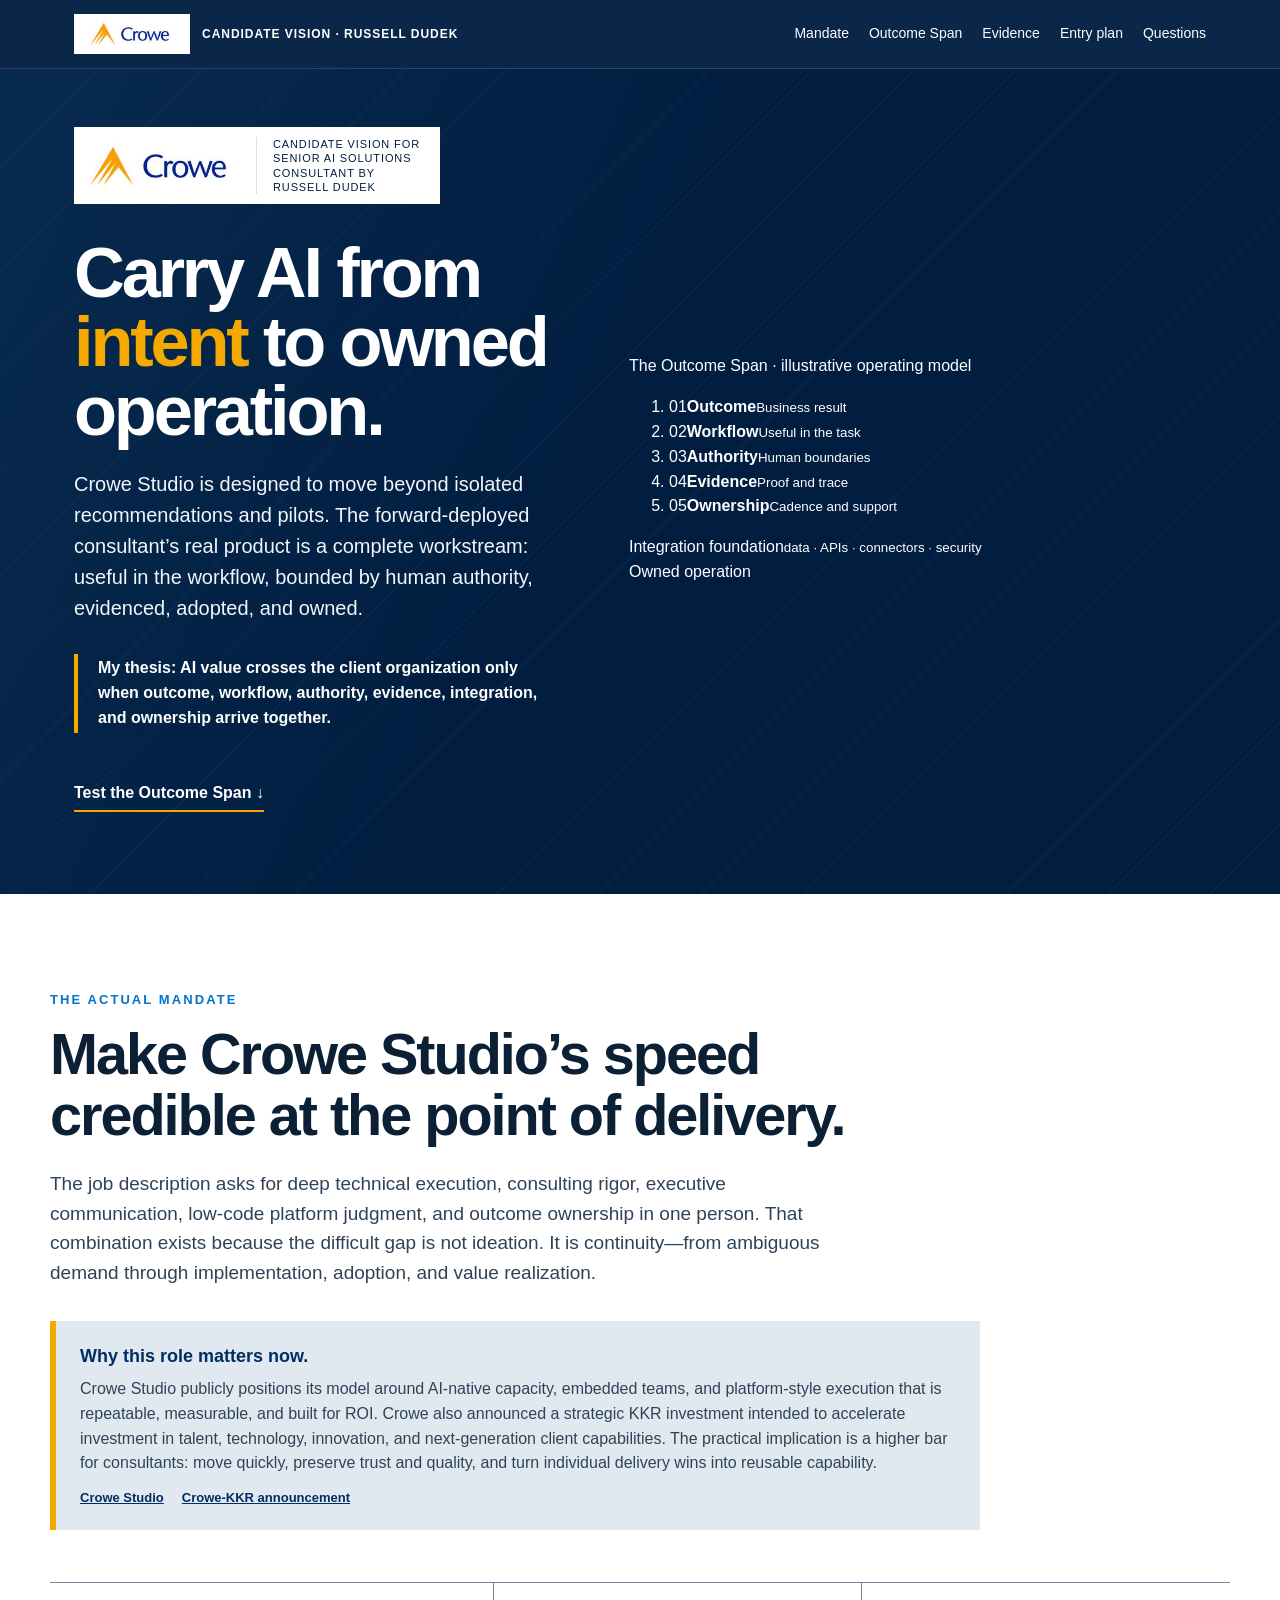
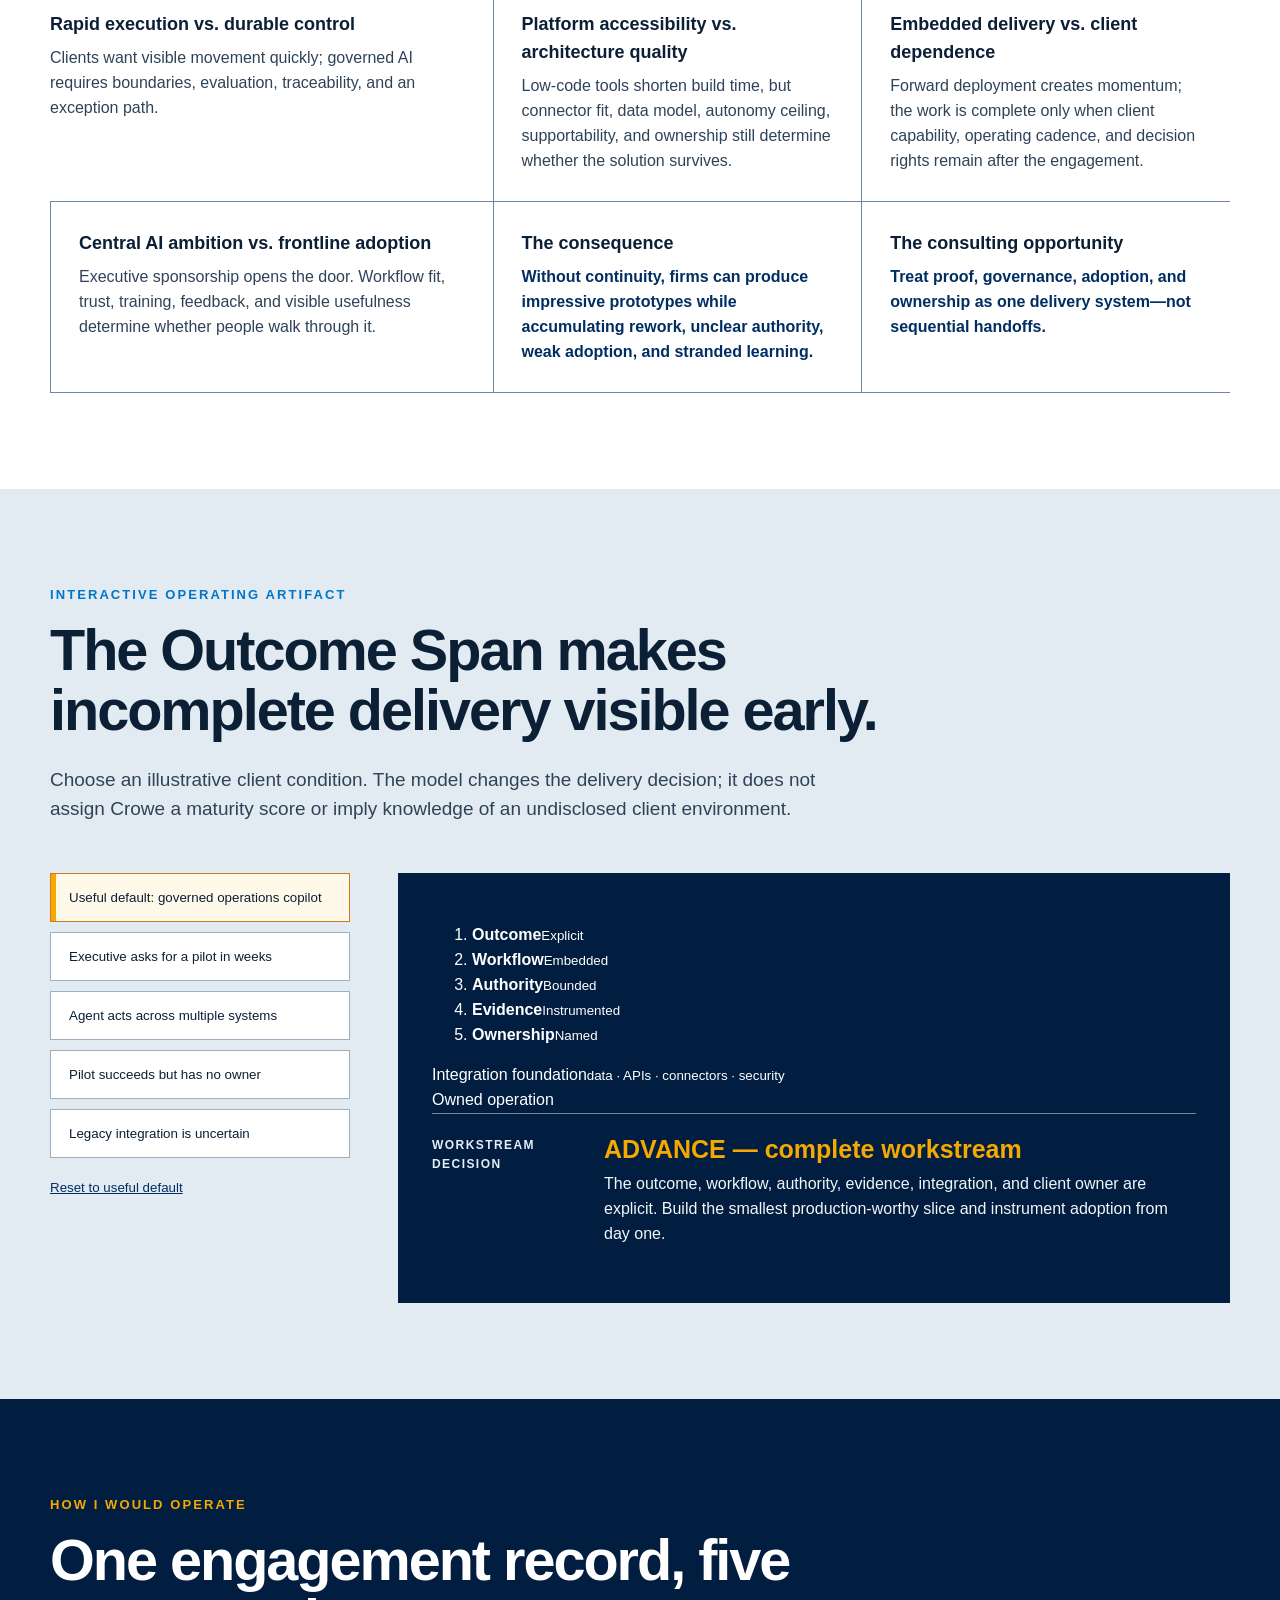
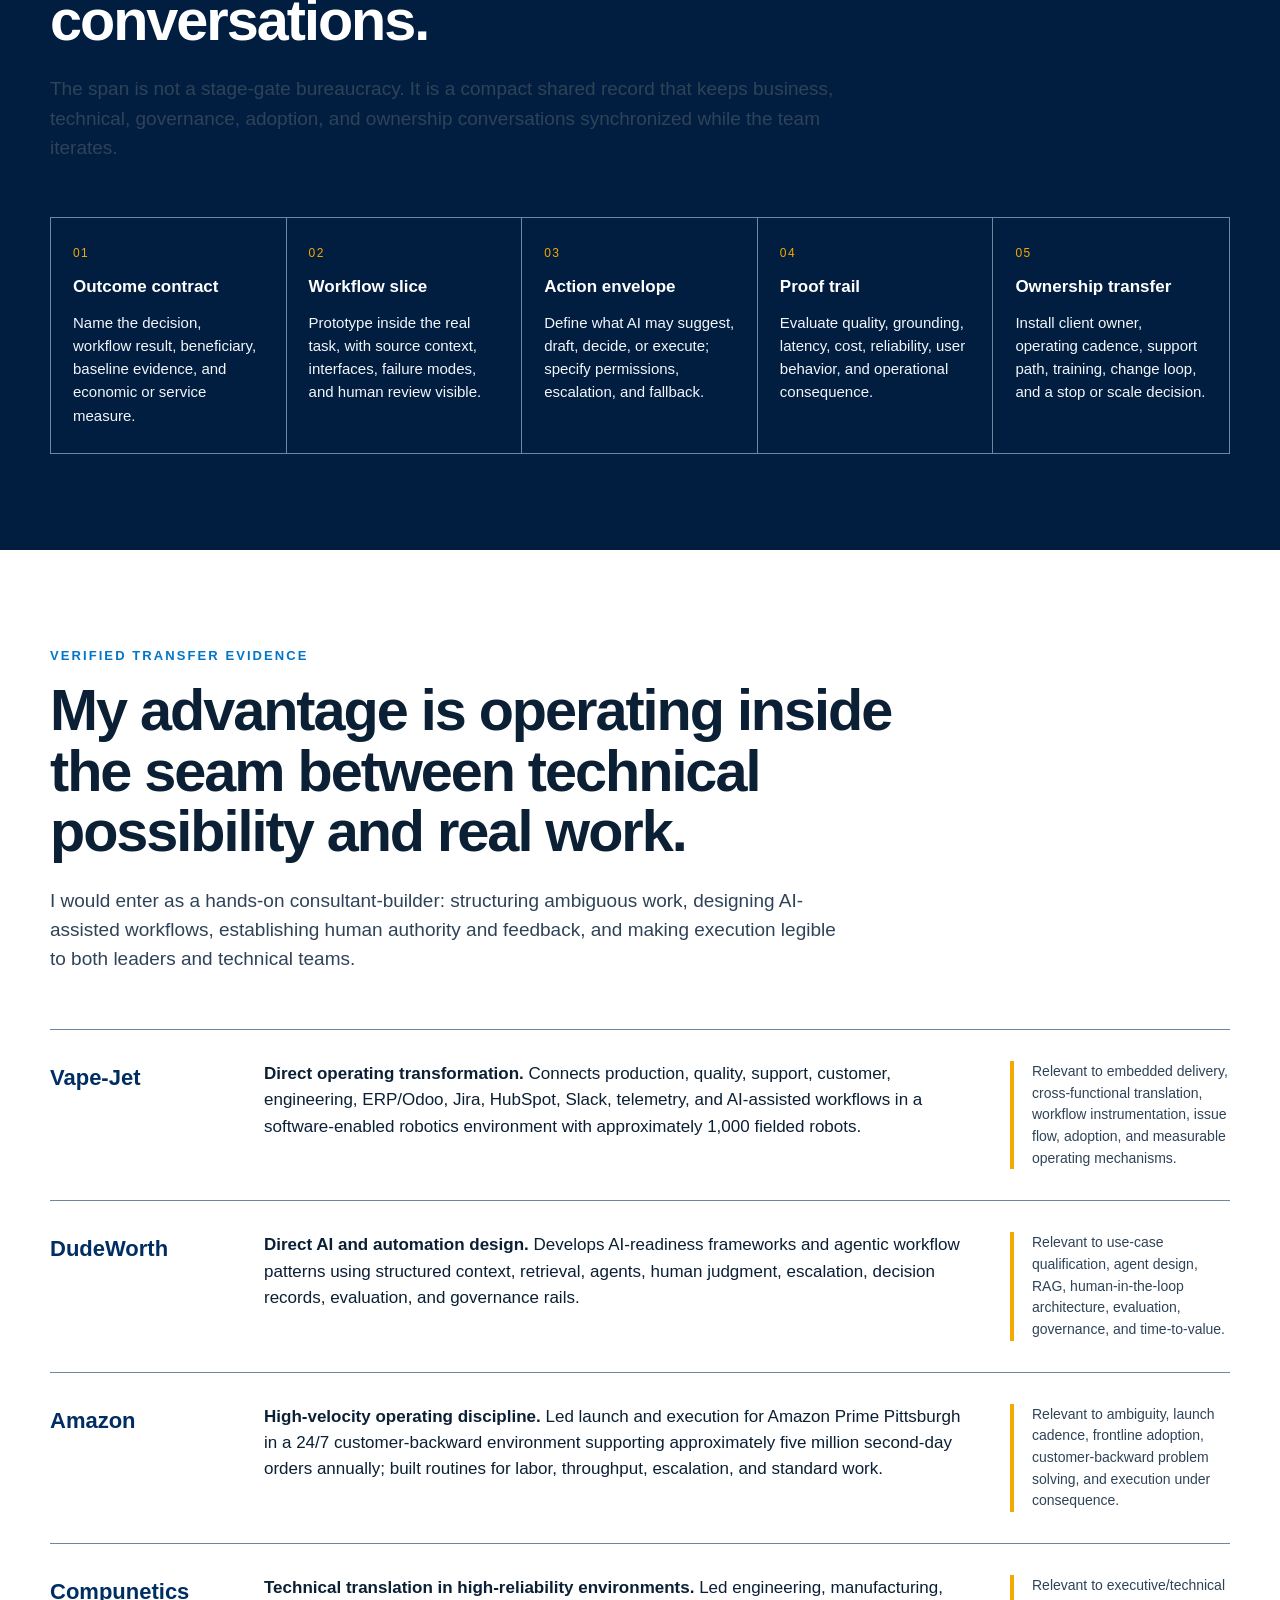
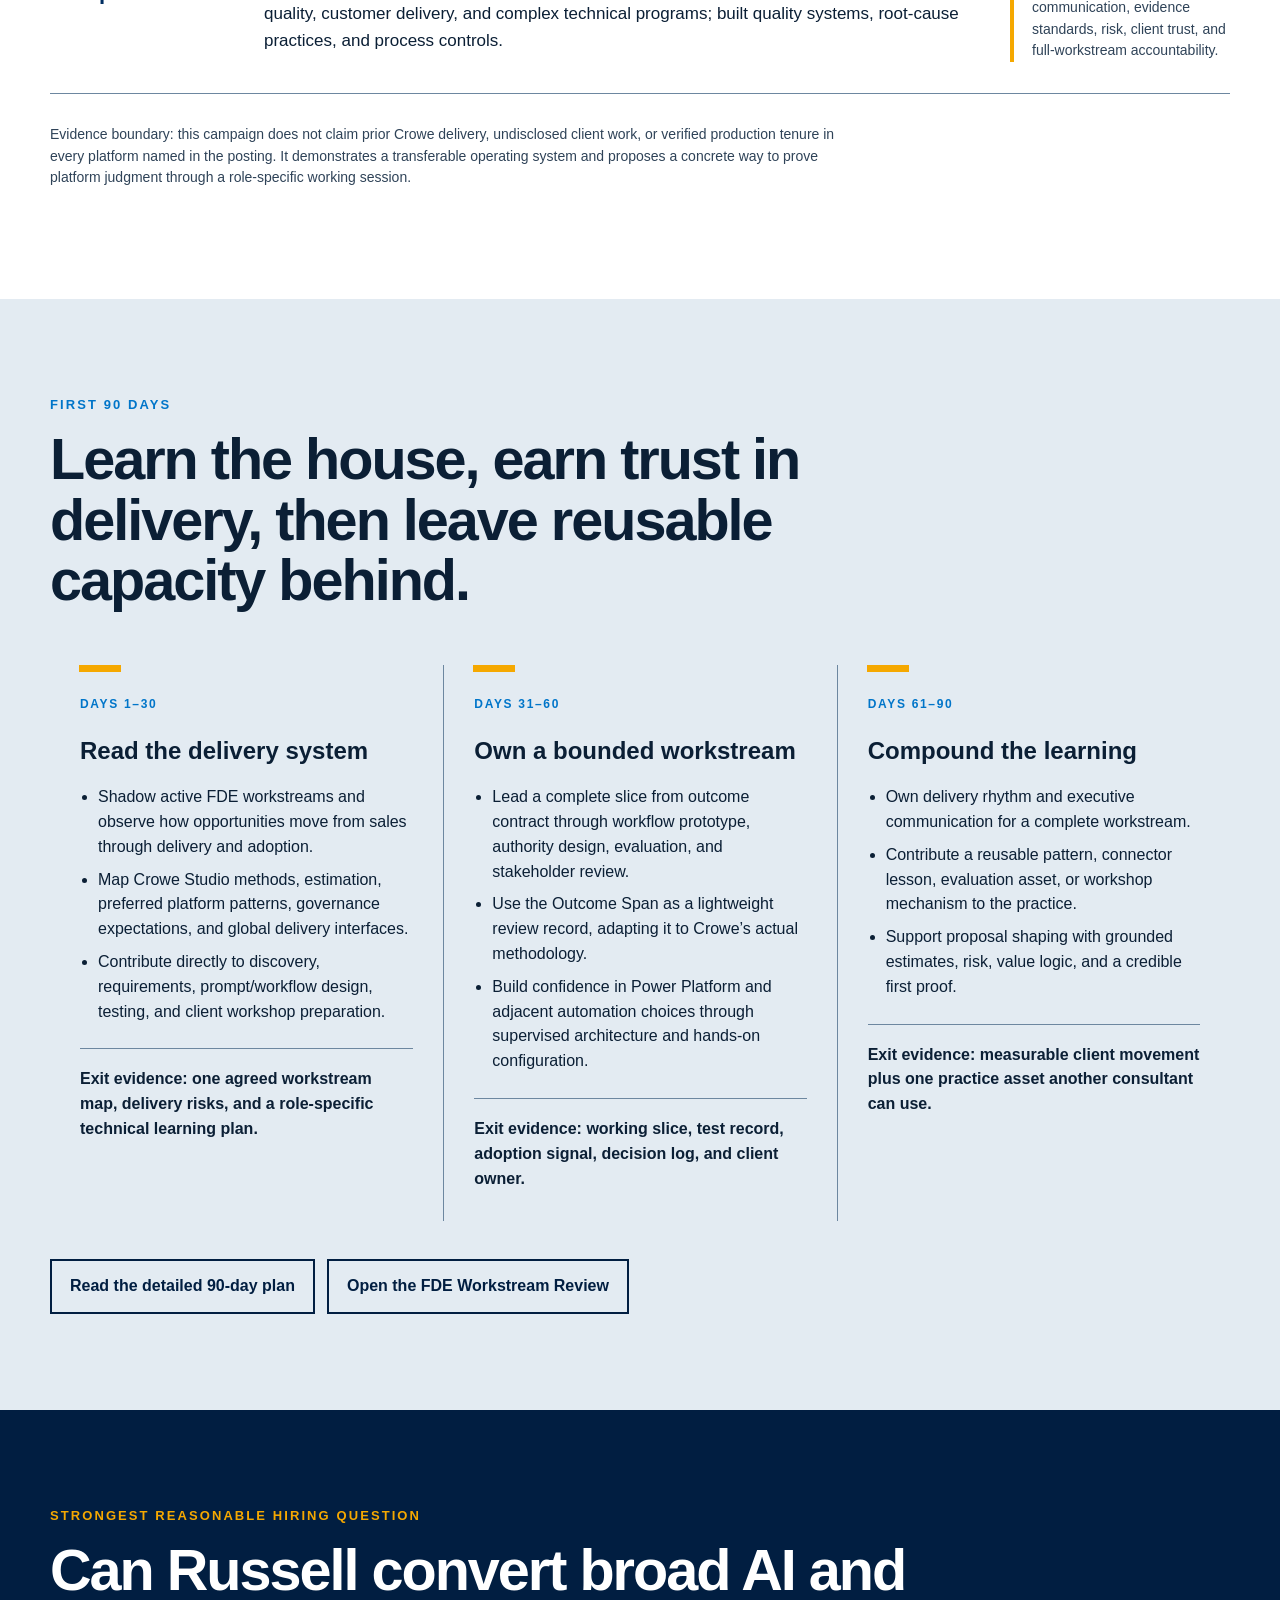
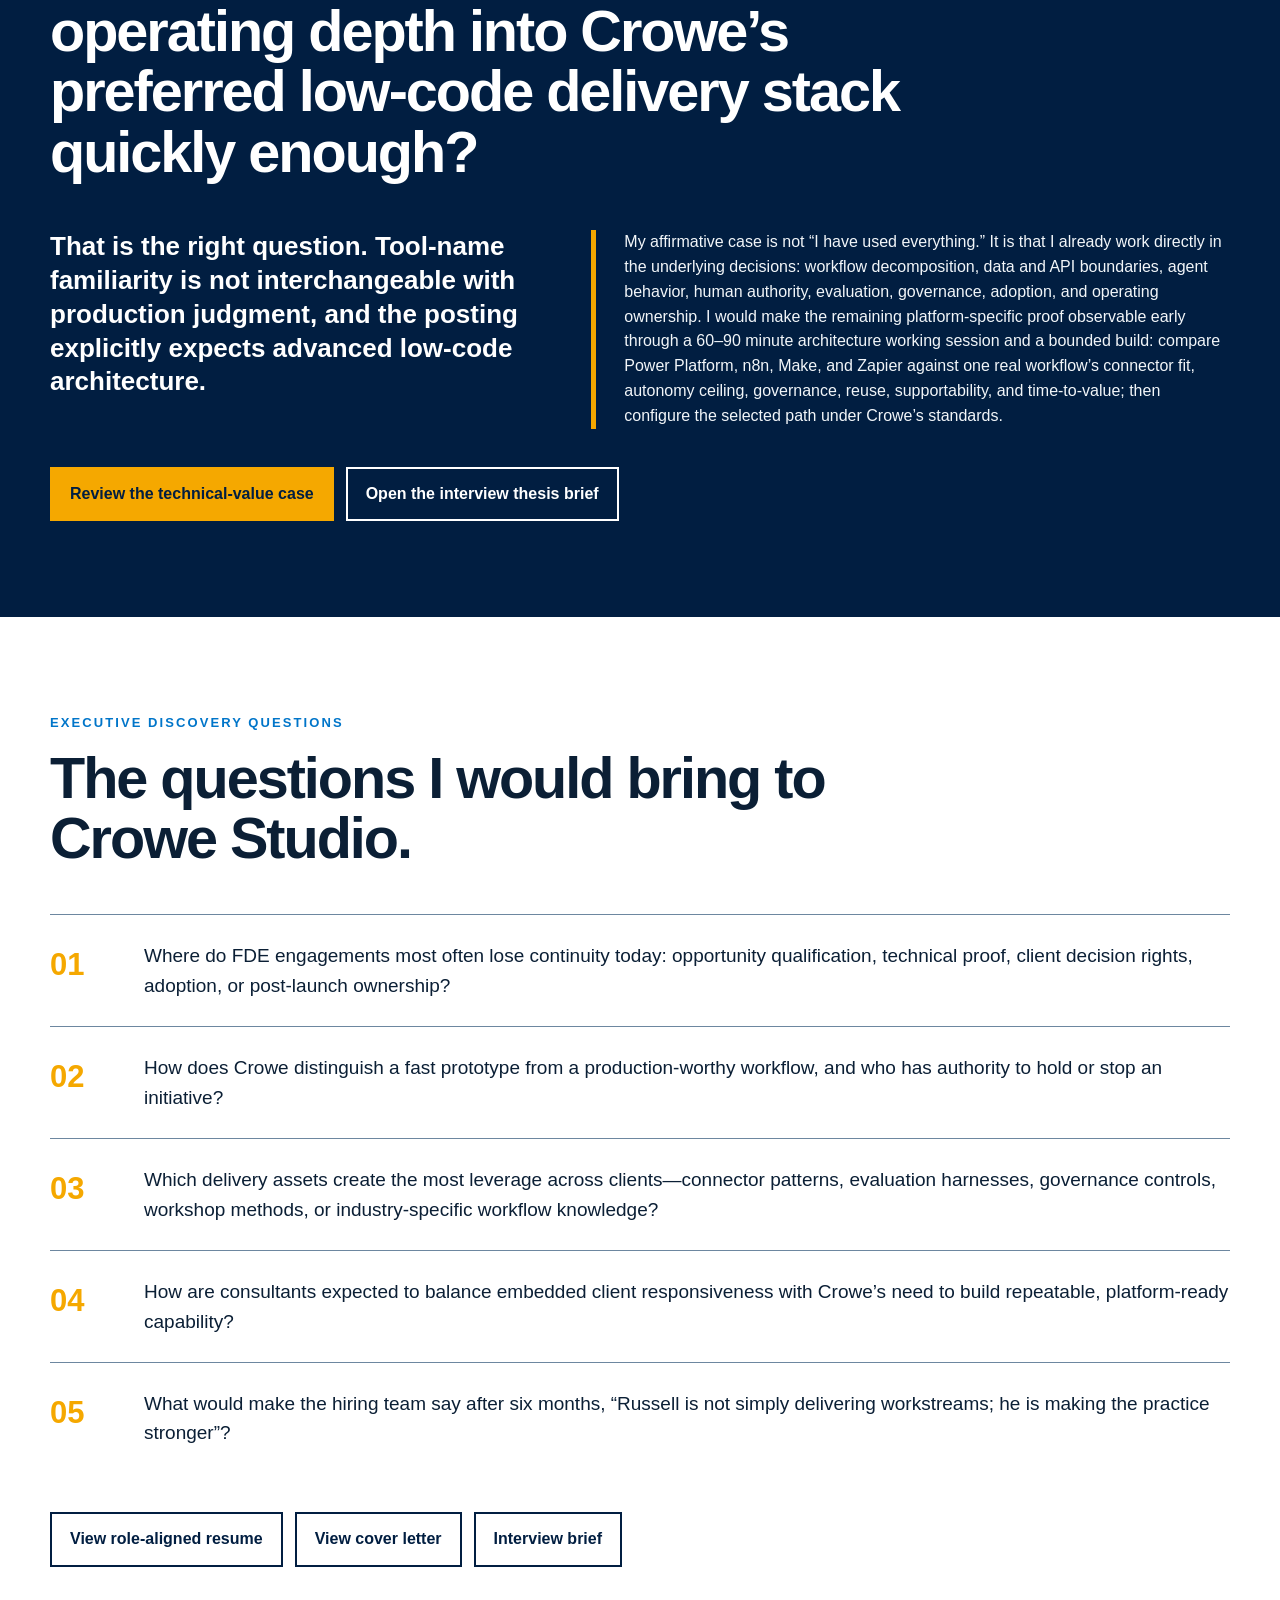
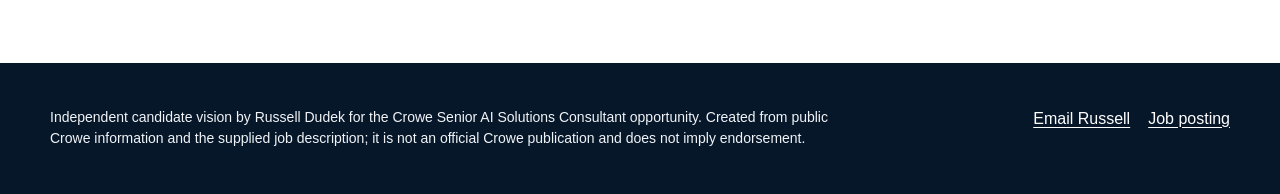
==== commit c4821196: "Replace bridge demo with workstream frames" ====
--- a/index.html
+++ b/index.html
@@ -1 +1 @@
-<!doctype html><html lang="en"><head><meta charset="utf-8"><meta name="viewport" content="width=device-width,initial-scale=1"><title>Russell Dudek · Candidate Vision for Crowe Senior AI Solutions Consultant</title><meta name="description" content="An independent candidate vision showing how Russell Dudek would turn ambiguous AI demand into complete, adopted, measurable client workstreams at Crowe Studio."><link rel="stylesheet" href="site-v3.css?v=20260716-1"></head><body><header class="site-header"><div class="header-inner"><a class="brand-mini" href="index.html"><img src="assets/brand/crowe-wordmark.svg" alt="Crowe"><span>Candidate vision · Russell Dudek</span></a><button class="nav-toggle" aria-expanded="false" aria-controls="site-nav">Menu</button><nav class="site-nav" id="site-nav" aria-label="Campaign navigation"><a href="#mandate">Mandate</a><a href="#span">Outcome Span</a><a href="#evidence">Evidence</a><a href="#entry">Entry plan</a><a href="#questions">Questions</a></nav></div></header><main><section class="hero"><div class="hero-inner"><div><div class="company-lockup"><img src="assets/brand/crowe-wordmark.svg" alt="Crowe logo"><small>Candidate vision for Senior AI Solutions Consultant by Russell Dudek</small></div><h1>Carry AI from <em>intent</em> to owned operation.</h1><p class="hero-lead">Crowe Studio is designed to move beyond isolated recommendations and pilots. The forward-deployed consultant’s real product is a complete workstream: useful in the workflow, bounded by human authority, evidenced, adopted, and owned.</p><p class="hero-thesis">My thesis: AI value crosses the client organization only when outcome, workflow, authority, evidence, integration, and ownership arrive together.</p><a class="hero-cue" href="#span">Test the Outcome Span ↓</a></div><div class="span-scene" aria-label="Outcome Span visual showing client value crossing four delivery supports"><div class="span-title">The Outcome Span · illustrative operating model</div><div class="bridge"><div class="bridge-deck"></div><div class="signal"></div><div class="pier pier-1"><strong>Outcome</strong></div><div class="pier pier-2"><strong>Workflow</strong></div><div class="pier pier-3"><strong>Authority</strong></div><div class="pier pier-4"><strong>Ownership</strong></div><div class="bridge-foundation"></div><div class="span-caption"><span>executive intent</span><strong>adopted operation</strong></div></div></div></div></section><section class="section" id="mandate"><div class="wrap"><div class="section-kicker">The actual mandate</div><h2>Make Crowe Studio’s speed credible at the point of delivery.</h2><p class="section-intro">The job description asks for deep technical execution, consulting rigor, executive communication, low-code platform judgment, and outcome ownership in one person. That combination exists because the difficult gap is not ideation. It is continuity—from ambiguous demand through implementation, adoption, and value realization.</p><div class="company-moment"><strong>Why this role matters now.</strong><p>Crowe Studio publicly positions its model around AI-native capacity, embedded teams, and platform-style execution that is repeatable, measurable, and built for ROI. Crowe also announced a strategic KKR investment intended to accelerate investment in talent, technology, innovation, and next-generation client capabilities. The practical implication is a higher bar for consultants: move quickly, preserve trust and quality, and turn individual delivery wins into reusable capability.</p><div class="moment-sources"><a href="https://www.crowe.com/services/crowe-studio">Crowe Studio</a><a href="https://www.crowe.com/news/crowe-accelerates-long-term-growth-trajectory-with-investment-from-kkr">Crowe-KKR announcement</a></div></div><div class="tension-line"><div><h3>Rapid execution vs. durable control</h3><p>Clients want visible movement quickly; governed AI requires boundaries, evaluation, traceability, and an exception path.</p></div><div><h3>Platform accessibility vs. architecture quality</h3><p>Low-code tools shorten build time, but connector fit, data model, autonomy ceiling, supportability, and ownership still determine whether the solution survives.</p></div><div><h3>Embedded delivery vs. client dependence</h3><p>Forward deployment creates momentum; the work is complete only when client capability, operating cadence, and decision rights remain after the engagement.</p></div><div><h3>Central AI ambition vs. frontline adoption</h3><p>Executive sponsorship opens the door. Workflow fit, trust, training, feedback, and visible usefulness determine whether people walk through it.</p></div><div><h3>The consequence</h3><p class="tension-result">Without continuity, firms can produce impressive prototypes while accumulating rework, unclear authority, weak adoption, and stranded learning.</p></div><div><h3>The consulting opportunity</h3><p class="tension-result">Treat proof, governance, adoption, and ownership as one delivery system—not sequential handoffs.</p></div></div></div></section><section class="section mist" id="span"><div class="wrap"><div class="section-kicker">Interactive operating artifact</div><h2>The Outcome Span makes incomplete delivery visible early.</h2><p class="section-intro">Choose an illustrative client condition. The model changes the delivery decision; it does not assign Crowe a maturity score or imply knowledge of an undisclosed client environment.</p><div class="span-lab"><div><div class="scenario-list" role="group" aria-label="Choose a delivery scenario"><button data-scenario="baseline" aria-pressed="true">Useful default: governed operations copilot</button><button data-scenario="speed" aria-pressed="false">Executive asks for a pilot in weeks</button><button data-scenario="agent" aria-pressed="false">Agent acts across multiple systems</button><button data-scenario="orphan" aria-pressed="false">Pilot succeeds but has no owner</button><button data-scenario="legacy" aria-pressed="false">Legacy integration is uncertain</button></div><button class="reset-button" id="reset-scenario">Reset to useful default</button></div><div class="lab-stage" data-state="baseline"><div class="mini-bridge" aria-hidden="true"><div class="mini-deck"></div><div class="mini-signal"></div><div class="mini-pier mp1"><span>Outcome</span></div><div class="mini-pier mp2"><span>Workflow</span></div><div class="mini-pier mp3"><span>Authority</span></div><div class="mini-pier mp4"><span>Ownership</span></div><div class="mini-foundation"></div></div><div class="decision-readout" aria-live="polite"><div class="decision-label">Workstream decision</div><div><div class="decision-status" id="decision-status"></div><div class="decision-copy" id="decision-copy"></div></div></div></div></div></div></section><section class="section dark"><div class="wrap"><div class="section-kicker">How I would operate</div><h2>One engagement record, five conversations.</h2><p class="section-intro">The span is not a stage-gate bureaucracy. It is a compact shared record that keeps business, technical, governance, adoption, and ownership conversations synchronized while the team iterates.</p><div class="model-strip"><div><span>01</span><h3>Outcome contract</h3><p>Name the decision, workflow result, beneficiary, baseline evidence, and economic or service measure.</p></div><div><span>02</span><h3>Workflow slice</h3><p>Prototype inside the real task, with source context, interfaces, failure modes, and human review visible.</p></div><div><span>03</span><h3>Action envelope</h3><p>Define what AI may suggest, draft, decide, or execute; specify permissions, escalation, and fallback.</p></div><div><span>04</span><h3>Proof trail</h3><p>Evaluate quality, grounding, latency, cost, reliability, user behavior, and operational consequence.</p></div><div><span>05</span><h3>Ownership transfer</h3><p>Install client owner, operating cadence, support path, training, change loop, and a stop or scale decision.</p></div></div></div></section><section class="section" id="evidence"><div class="wrap"><div class="section-kicker">Verified transfer evidence</div><h2>My advantage is operating inside the seam between technical possibility and real work.</h2><p class="section-intro">I would enter as a hands-on consultant-builder: structuring ambiguous work, designing AI-assisted workflows, establishing human authority and feedback, and making execution legible to both leaders and technical teams.</p><div class="evidence-trail"><div class="evidence-item"><div class="org">Vape-Jet</div><div class="work"><strong>Direct operating transformation.</strong> Connects production, quality, support, customer, engineering, ERP/Odoo, Jira, HubSpot, Slack, telemetry, and AI-assisted workflows in a software-enabled robotics environment with approximately 1,000 fielded robots.</div><div class="transfer">Relevant to embedded delivery, cross-functional translation, workflow instrumentation, issue flow, adoption, and measurable operating mechanisms.</div></div><div class="evidence-item"><div class="org">DudeWorth</div><div class="work"><strong>Direct AI and automation design.</strong> Develops AI-readiness frameworks and agentic workflow patterns using structured context, retrieval, agents, human judgment, escalation, decision records, evaluation, and governance rails.</div><div class="transfer">Relevant to use-case qualification, agent design, RAG, human-in-the-loop architecture, evaluation, governance, and time-to-value.</div></div><div class="evidence-item"><div class="org">Amazon</div><div class="work"><strong>High-velocity operating discipline.</strong> Led launch and execution for Amazon Prime Pittsburgh in a 24/7 customer-backward environment supporting approximately five million second-day orders annually; built routines for labor, throughput, escalation, and standard work.</div><div class="transfer">Relevant to ambiguity, launch cadence, frontline adoption, customer-backward problem solving, and execution under consequence.</div></div><div class="evidence-item"><div class="org">Compunetics</div><div class="work"><strong>Technical translation in high-reliability environments.</strong> Led engineering, manufacturing, quality, customer delivery, and complex technical programs; built quality systems, root-cause practices, and process controls.</div><div class="transfer">Relevant to executive/technical communication, evidence standards, risk, client trust, and full-workstream accountability.</div></div></div><p class="claim-note">Evidence boundary: this campaign does not claim prior Crowe delivery, undisclosed client work, or verified production tenure in every platform named in the posting. It demonstrates a transferable operating system and proposes a concrete way to prove platform judgment through a role-specific working session.</p></div></section><section class="section mist" id="entry"><div class="wrap"><div class="section-kicker">First 90 days</div><h2>Learn the house, earn trust in delivery, then leave reusable capacity behind.</h2><div class="timeline"><div class="phase"><div class="days">Days 1–30</div><h3>Read the delivery system</h3><ul><li>Shadow active FDE workstreams and observe how opportunities move from sales through delivery and adoption.</li><li>Map Crowe Studio methods, estimation, preferred platform patterns, governance expectations, and global delivery interfaces.</li><li>Contribute directly to discovery, requirements, prompt/workflow design, testing, and client workshop preparation.</li></ul><div class="exit">Exit evidence: one agreed workstream map, delivery risks, and a role-specific technical learning plan.</div></div><div class="phase"><div class="days">Days 31–60</div><h3>Own a bounded workstream</h3><ul><li>Lead a complete slice from outcome contract through workflow prototype, authority design, evaluation, and stakeholder review.</li><li>Use the Outcome Span as a lightweight review record, adapting it to Crowe’s actual methodology.</li><li>Build confidence in Power Platform and adjacent automation choices through supervised architecture and hands-on configuration.</li></ul><div class="exit">Exit evidence: working slice, test record, adoption signal, decision log, and client owner.</div></div><div class="phase"><div class="days">Days 61–90</div><h3>Compound the learning</h3><ul><li>Own delivery rhythm and executive communication for a complete workstream.</li><li>Contribute a reusable pattern, connector lesson, evaluation asset, or workshop mechanism to the practice.</li><li>Support proposal shaping with grounded estimates, risk, value logic, and a credible first proof.</li></ul><div class="exit">Exit evidence: measurable client movement plus one practice asset another consultant can use.</div></div></div><div class="cta-row"><a class="button light-secondary" href="90-day-plan.html">Read the detailed 90-day plan</a><a class="button light-secondary" href="fde-workstream-review.html">Open the FDE Workstream Review</a></div></div></section><section class="section dark"><div class="wrap"><div class="section-kicker">Strongest reasonable hiring question</div><h2>Can Russell convert broad AI and operating depth into Crowe’s preferred low-code delivery stack quickly enough?</h2><div class="objection-band"><div class="risk">That is the right question. Tool-name familiarity is not interchangeable with production judgment, and the posting explicitly expects advanced low-code architecture.</div><div class="answer">My affirmative case is not “I have used everything.” It is that I already work directly in the underlying decisions: workflow decomposition, data and API boundaries, agent behavior, human authority, evaluation, governance, adoption, and operating ownership. I would make the remaining platform-specific proof observable early through a 60–90 minute architecture working session and a bounded build: compare Power Platform, n8n, Make, and Zapier against one real workflow’s connector fit, autonomy ceiling, governance, reuse, supportability, and time-to-value; then configure the selected path under Crowe’s standards.</div></div><div class="cta-row"><a class="button" href="objection-analysis.html">Review the technical-value case</a><a class="button secondary" href="interview-brief.html">Open the interview thesis brief</a></div></div></section><section class="section" id="questions"><div class="wrap"><div class="section-kicker">Executive discovery questions</div><h2>The questions I would bring to Crowe Studio.</h2><div class="questions"><div class="question"><p>Where do FDE engagements most often lose continuity today: opportunity qualification, technical proof, client decision rights, adoption, or post-launch ownership?</p></div><div class="question"><p>How does Crowe distinguish a fast prototype from a production-worthy workflow, and who has authority to hold or stop an initiative?</p></div><div class="question"><p>Which delivery assets create the most leverage across clients—connector patterns, evaluation harnesses, governance controls, workshop methods, or industry-specific workflow knowledge?</p></div><div class="question"><p>How are consultants expected to balance embedded client responsiveness with Crowe’s need to build repeatable, platform-ready capability?</p></div><div class="question"><p>What would make the hiring team say after six months, “Russell is not simply delivering workstreams; he is making the practice stronger”?</p></div></div><div class="cta-row"><a class="button light-secondary" href="resume.html">View role-aligned resume</a><a class="button light-secondary" href="cover-letter.html">View cover letter</a><a class="button light-secondary" href="interview-brief.html">Interview brief</a></div></div></section></main><footer class="site-footer"><div class="footer-inner"><p>Independent candidate vision by Russell Dudek for the Crowe Senior AI Solutions Consultant opportunity. Created from public Crowe information and the supplied job description; it is not an official Crowe publication and does not imply endorsement.</p><div class="footer-links"><a href="mailto:russelldudek@gmail.com">Email Russell</a><a href="https://careers.crowe.com/job/CROCROUSR51627EXTERNALENUS/Senior-AI-Solutions-Consultant?utm_source=linkedin&utm_medium=phenom-feeds">Job posting</a></div></div></footer><script src="app.js"></script></body></html>+<!doctype html><html lang="en"><head><meta charset="utf-8"><meta name="viewport" content="width=device-width,initial-scale=1"><title>Russell Dudek · Candidate Vision for Crowe Senior AI Solutions Consultant</title><meta name="description" content="An independent candidate vision showing how Russell Dudek would turn ambiguous AI demand into complete, adopted, measurable client workstreams at Crowe Studio."><link rel="stylesheet" href="site-v3.css?v=20260716-2"></head><body><header class="site-header"><div class="header-inner"><a class="brand-mini" href="index.html"><img src="assets/brand/crowe-wordmark.svg" alt="Crowe"><span>Candidate vision · Russell Dudek</span></a><button class="nav-toggle" aria-expanded="false" aria-controls="site-nav">Menu</button><nav class="site-nav" id="site-nav" aria-label="Campaign navigation"><a href="#mandate">Mandate</a><a href="#span">Outcome Span</a><a href="#evidence">Evidence</a><a href="#entry">Entry plan</a><a href="#questions">Questions</a></nav></div></header><main><section class="hero"><div class="hero-inner"><div><div class="company-lockup"><img src="assets/brand/crowe-wordmark.svg" alt="Crowe logo"><small>Candidate vision for Senior AI Solutions Consultant by Russell Dudek</small></div><h1>Carry AI from <em>intent</em> to owned operation.</h1><p class="hero-lead">Crowe Studio is designed to move beyond isolated recommendations and pilots. The forward-deployed consultant’s real product is a complete workstream: useful in the workflow, bounded by human authority, evidenced, adopted, and owned.</p><p class="hero-thesis">My thesis: AI value crosses the client organization only when outcome, workflow, authority, evidence, integration, and ownership arrive together.</p><a class="hero-cue" href="#span">Test the Outcome Span ↓</a></div><div class="workstream-frame hero-workstream" aria-label="Outcome Span operating model resolving five conditions into an owned operation"><div class="workstream-kicker">The Outcome Span · illustrative operating model</div><div class="continuity-rail" aria-hidden="true"></div><ol class="workstream-conditions" aria-label="Conditions for a complete AI workstream"><li class="workstream-condition" data-condition="outcome" style="--condition-order:0"><span class="condition-number">01</span><strong>Outcome</strong><small>Business result</small></li><li class="workstream-condition" data-condition="workflow" style="--condition-order:1"><span class="condition-number">02</span><strong>Workflow</strong><small>Useful in the task</small></li><li class="workstream-condition" data-condition="authority" style="--condition-order:2"><span class="condition-number">03</span><strong>Authority</strong><small>Human boundaries</small></li><li class="workstream-condition" data-condition="evidence" style="--condition-order:3"><span class="condition-number">04</span><strong>Evidence</strong><small>Proof and trace</small></li><li class="workstream-condition" data-condition="ownership" style="--condition-order:4"><span class="condition-number">05</span><strong>Ownership</strong><small>Cadence and support</small></li></ol><div class="workstream-foundation"><span>Integration foundation</span><small>data · APIs · connectors · security</small></div><div class="ownership-terminal"><span>Owned operation</span></div></div></div></section><section class="section" id="mandate"><div class="wrap"><div class="section-kicker">The actual mandate</div><h2>Make Crowe Studio’s speed credible at the point of delivery.</h2><p class="section-intro">The job description asks for deep technical execution, consulting rigor, executive communication, low-code platform judgment, and outcome ownership in one person. That combination exists because the difficult gap is not ideation. It is continuity—from ambiguous demand through implementation, adoption, and value realization.</p><div class="company-moment"><strong>Why this role matters now.</strong><p>Crowe Studio publicly positions its model around AI-native capacity, embedded teams, and platform-style execution that is repeatable, measurable, and built for ROI. Crowe also announced a strategic KKR investment intended to accelerate investment in talent, technology, innovation, and next-generation client capabilities. The practical implication is a higher bar for consultants: move quickly, preserve trust and quality, and turn individual delivery wins into reusable capability.</p><div class="moment-sources"><a href="https://www.crowe.com/services/crowe-studio">Crowe Studio</a><a href="https://www.crowe.com/news/crowe-accelerates-long-term-growth-trajectory-with-investment-from-kkr">Crowe-KKR announcement</a></div></div><div class="tension-line"><div><h3>Rapid execution vs. durable control</h3><p>Clients want visible movement quickly; governed AI requires boundaries, evaluation, traceability, and an exception path.</p></div><div><h3>Platform accessibility vs. architecture quality</h3><p>Low-code tools shorten build time, but connector fit, data model, autonomy ceiling, supportability, and ownership still determine whether the solution survives.</p></div><div><h3>Embedded delivery vs. client dependence</h3><p>Forward deployment creates momentum; the work is complete only when client capability, operating cadence, and decision rights remain after the engagement.</p></div><div><h3>Central AI ambition vs. frontline adoption</h3><p>Executive sponsorship opens the door. Workflow fit, trust, training, feedback, and visible usefulness determine whether people walk through it.</p></div><div><h3>The consequence</h3><p class="tension-result">Without continuity, firms can produce impressive prototypes while accumulating rework, unclear authority, weak adoption, and stranded learning.</p></div><div><h3>The consulting opportunity</h3><p class="tension-result">Treat proof, governance, adoption, and ownership as one delivery system—not sequential handoffs.</p></div></div></div></section><section class="section mist" id="span"><div class="wrap"><div class="section-kicker">Interactive operating artifact</div><h2>The Outcome Span makes incomplete delivery visible early.</h2><p class="section-intro">Choose an illustrative client condition. The model changes the delivery decision; it does not assign Crowe a maturity score or imply knowledge of an undisclosed client environment.</p><div class="span-lab"><div><div class="scenario-list" role="group" aria-label="Choose a delivery scenario"><button data-scenario="baseline" aria-pressed="true">Useful default: governed operations copilot</button><button data-scenario="speed" aria-pressed="false">Executive asks for a pilot in weeks</button><button data-scenario="agent" aria-pressed="false">Agent acts across multiple systems</button><button data-scenario="orphan" aria-pressed="false">Pilot succeeds but has no owner</button><button data-scenario="legacy" aria-pressed="false">Legacy integration is uncertain</button></div><button class="reset-button" id="reset-scenario">Reset to useful default</button></div><div class="lab-stage" data-state="baseline"><div class="workstream-frame scenario-workstream" aria-label="Scenario workstream conditions" data-integration-state="active" data-ownership-state="closed" data-boundary-state="none"><div class="continuity-rail" aria-hidden="true"></div><ol class="workstream-conditions"><li class="workstream-condition" data-condition="outcome" data-condition-state="active"><strong>Outcome</strong><small>Explicit</small></li><li class="workstream-condition" data-condition="workflow" data-condition-state="active"><strong>Workflow</strong><small>Embedded</small></li><li class="workstream-condition" data-condition="authority" data-condition-state="active"><strong>Authority</strong><small>Bounded</small></li><li class="workstream-condition" data-condition="evidence" data-condition-state="active"><strong>Evidence</strong><small>Instrumented</small></li><li class="workstream-condition" data-condition="ownership" data-condition-state="active"><strong>Ownership</strong><small>Named</small></li></ol><div class="boundary-bracket" aria-hidden="true"></div><div class="workstream-foundation" data-integration-state="active"><span>Integration foundation</span><small>data · APIs · connectors · security</small></div><div class="ownership-terminal" data-ownership-state="closed"><span>Owned operation</span></div></div><div class="decision-readout" aria-live="polite"><div class="decision-label">Workstream decision</div><div><div class="decision-status" id="decision-status"></div><div class="decision-copy" id="decision-copy"></div></div></div></div></div></div></section><section class="section dark"><div class="wrap"><div class="section-kicker">How I would operate</div><h2>One engagement record, five conversations.</h2><p class="section-intro">The span is not a stage-gate bureaucracy. It is a compact shared record that keeps business, technical, governance, adoption, and ownership conversations synchronized while the team iterates.</p><div class="model-strip"><div><span>01</span><h3>Outcome contract</h3><p>Name the decision, workflow result, beneficiary, baseline evidence, and economic or service measure.</p></div><div><span>02</span><h3>Workflow slice</h3><p>Prototype inside the real task, with source context, interfaces, failure modes, and human review visible.</p></div><div><span>03</span><h3>Action envelope</h3><p>Define what AI may suggest, draft, decide, or execute; specify permissions, escalation, and fallback.</p></div><div><span>04</span><h3>Proof trail</h3><p>Evaluate quality, grounding, latency, cost, reliability, user behavior, and operational consequence.</p></div><div><span>05</span><h3>Ownership transfer</h3><p>Install client owner, operating cadence, support path, training, change loop, and a stop or scale decision.</p></div></div></div></section><section class="section" id="evidence"><div class="wrap"><div class="section-kicker">Verified transfer evidence</div><h2>My advantage is operating inside the seam between technical possibility and real work.</h2><p class="section-intro">I would enter as a hands-on consultant-builder: structuring ambiguous work, designing AI-assisted workflows, establishing human authority and feedback, and making execution legible to both leaders and technical teams.</p><div class="evidence-trail"><div class="evidence-item"><div class="org">Vape-Jet</div><div class="work"><strong>Direct operating transformation.</strong> Connects production, quality, support, customer, engineering, ERP/Odoo, Jira, HubSpot, Slack, telemetry, and AI-assisted workflows in a software-enabled robotics environment with approximately 1,000 fielded robots.</div><div class="transfer">Relevant to embedded delivery, cross-functional translation, workflow instrumentation, issue flow, adoption, and measurable operating mechanisms.</div></div><div class="evidence-item"><div class="org">DudeWorth</div><div class="work"><strong>Direct AI and automation design.</strong> Develops AI-readiness frameworks and agentic workflow patterns using structured context, retrieval, agents, human judgment, escalation, decision records, evaluation, and governance rails.</div><div class="transfer">Relevant to use-case qualification, agent design, RAG, human-in-the-loop architecture, evaluation, governance, and time-to-value.</div></div><div class="evidence-item"><div class="org">Amazon</div><div class="work"><strong>High-velocity operating discipline.</strong> Led launch and execution for Amazon Prime Pittsburgh in a 24/7 customer-backward environment supporting approximately five million second-day orders annually; built routines for labor, throughput, escalation, and standard work.</div><div class="transfer">Relevant to ambiguity, launch cadence, frontline adoption, customer-backward problem solving, and execution under consequence.</div></div><div class="evidence-item"><div class="org">Compunetics</div><div class="work"><strong>Technical translation in high-reliability environments.</strong> Led engineering, manufacturing, quality, customer delivery, and complex technical programs; built quality systems, root-cause practices, and process controls.</div><div class="transfer">Relevant to executive/technical communication, evidence standards, risk, client trust, and full-workstream accountability.</div></div></div><p class="claim-note">Evidence boundary: this campaign does not claim prior Crowe delivery, undisclosed client work, or verified production tenure in every platform named in the posting. It demonstrates a transferable operating system and proposes a concrete way to prove platform judgment through a role-specific working session.</p></div></section><section class="section mist" id="entry"><div class="wrap"><div class="section-kicker">First 90 days</div><h2>Learn the house, earn trust in delivery, then leave reusable capacity behind.</h2><div class="timeline"><div class="phase"><div class="days">Days 1–30</div><h3>Read the delivery system</h3><ul><li>Shadow active FDE workstreams and observe how opportunities move from sales through delivery and adoption.</li><li>Map Crowe Studio methods, estimation, preferred platform patterns, governance expectations, and global delivery interfaces.</li><li>Contribute directly to discovery, requirements, prompt/workflow design, testing, and client workshop preparation.</li></ul><div class="exit">Exit evidence: one agreed workstream map, delivery risks, and a role-specific technical learning plan.</div></div><div class="phase"><div class="days">Days 31–60</div><h3>Own a bounded workstream</h3><ul><li>Lead a complete slice from outcome contract through workflow prototype, authority design, evaluation, and stakeholder review.</li><li>Use the Outcome Span as a lightweight review record, adapting it to Crowe’s actual methodology.</li><li>Build confidence in Power Platform and adjacent automation choices through supervised architecture and hands-on configuration.</li></ul><div class="exit">Exit evidence: working slice, test record, adoption signal, decision log, and client owner.</div></div><div class="phase"><div class="days">Days 61–90</div><h3>Compound the learning</h3><ul><li>Own delivery rhythm and executive communication for a complete workstream.</li><li>Contribute a reusable pattern, connector lesson, evaluation asset, or workshop mechanism to the practice.</li><li>Support proposal shaping with grounded estimates, risk, value logic, and a credible first proof.</li></ul><div class="exit">Exit evidence: measurable client movement plus one practice asset another consultant can use.</div></div></div><div class="cta-row"><a class="button light-secondary" href="90-day-plan.html">Read the detailed 90-day plan</a><a class="button light-secondary" href="fde-workstream-review.html">Open the FDE Workstream Review</a></div></div></section><section class="section dark"><div class="wrap"><div class="section-kicker">Strongest reasonable hiring question</div><h2>Can Russell convert broad AI and operating depth into Crowe’s preferred low-code delivery stack quickly enough?</h2><div class="objection-band"><div class="risk">That is the right question. Tool-name familiarity is not interchangeable with production judgment, and the posting explicitly expects advanced low-code architecture.</div><div class="answer">My affirmative case is not “I have used everything.” It is that I already work directly in the underlying decisions: workflow decomposition, data and API boundaries, agent behavior, human authority, evaluation, governance, adoption, and operating ownership. I would make the remaining platform-specific proof observable early through a 60–90 minute architecture working session and a bounded build: compare Power Platform, n8n, Make, and Zapier against one real workflow’s connector fit, autonomy ceiling, governance, reuse, supportability, and time-to-value; then configure the selected path under Crowe’s standards.</div></div><div class="cta-row"><a class="button" href="objection-analysis.html">Review the technical-value case</a><a class="button secondary" href="interview-brief.html">Open the interview thesis brief</a></div></div></section><section class="section" id="questions"><div class="wrap"><div class="section-kicker">Executive discovery questions</div><h2>The questions I would bring to Crowe Studio.</h2><div class="questions"><div class="question"><p>Where do FDE engagements most often lose continuity today: opportunity qualification, technical proof, client decision rights, adoption, or post-launch ownership?</p></div><div class="question"><p>How does Crowe distinguish a fast prototype from a production-worthy workflow, and who has authority to hold or stop an initiative?</p></div><div class="question"><p>Which delivery assets create the most leverage across clients—connector patterns, evaluation harnesses, governance controls, workshop methods, or industry-specific workflow knowledge?</p></div><div class="question"><p>How are consultants expected to balance embedded client responsiveness with Crowe’s need to build repeatable, platform-ready capability?</p></div><div class="question"><p>What would make the hiring team say after six months, “Russell is not simply delivering workstreams; he is making the practice stronger”?</p></div></div><div class="cta-row"><a class="button light-secondary" href="resume.html">View role-aligned resume</a><a class="button light-secondary" href="cover-letter.html">View cover letter</a><a class="button light-secondary" href="interview-brief.html">Interview brief</a></div></div></section></main><footer class="site-footer"><div class="footer-inner"><p>Independent candidate vision by Russell Dudek for the Crowe Senior AI Solutions Consultant opportunity. Created from public Crowe information and the supplied job description; it is not an official Crowe publication and does not imply endorsement.</p><div class="footer-links"><a href="mailto:russelldudek@gmail.com">Email Russell</a><a href="https://careers.crowe.com/job/CROCROUSR51627EXTERNALENUS/Senior-AI-Solutions-Consultant?utm_source=linkedin&utm_medium=phenom-feeds">Job posting</a></div></div></footer><script src="app.js"></script></body></html>
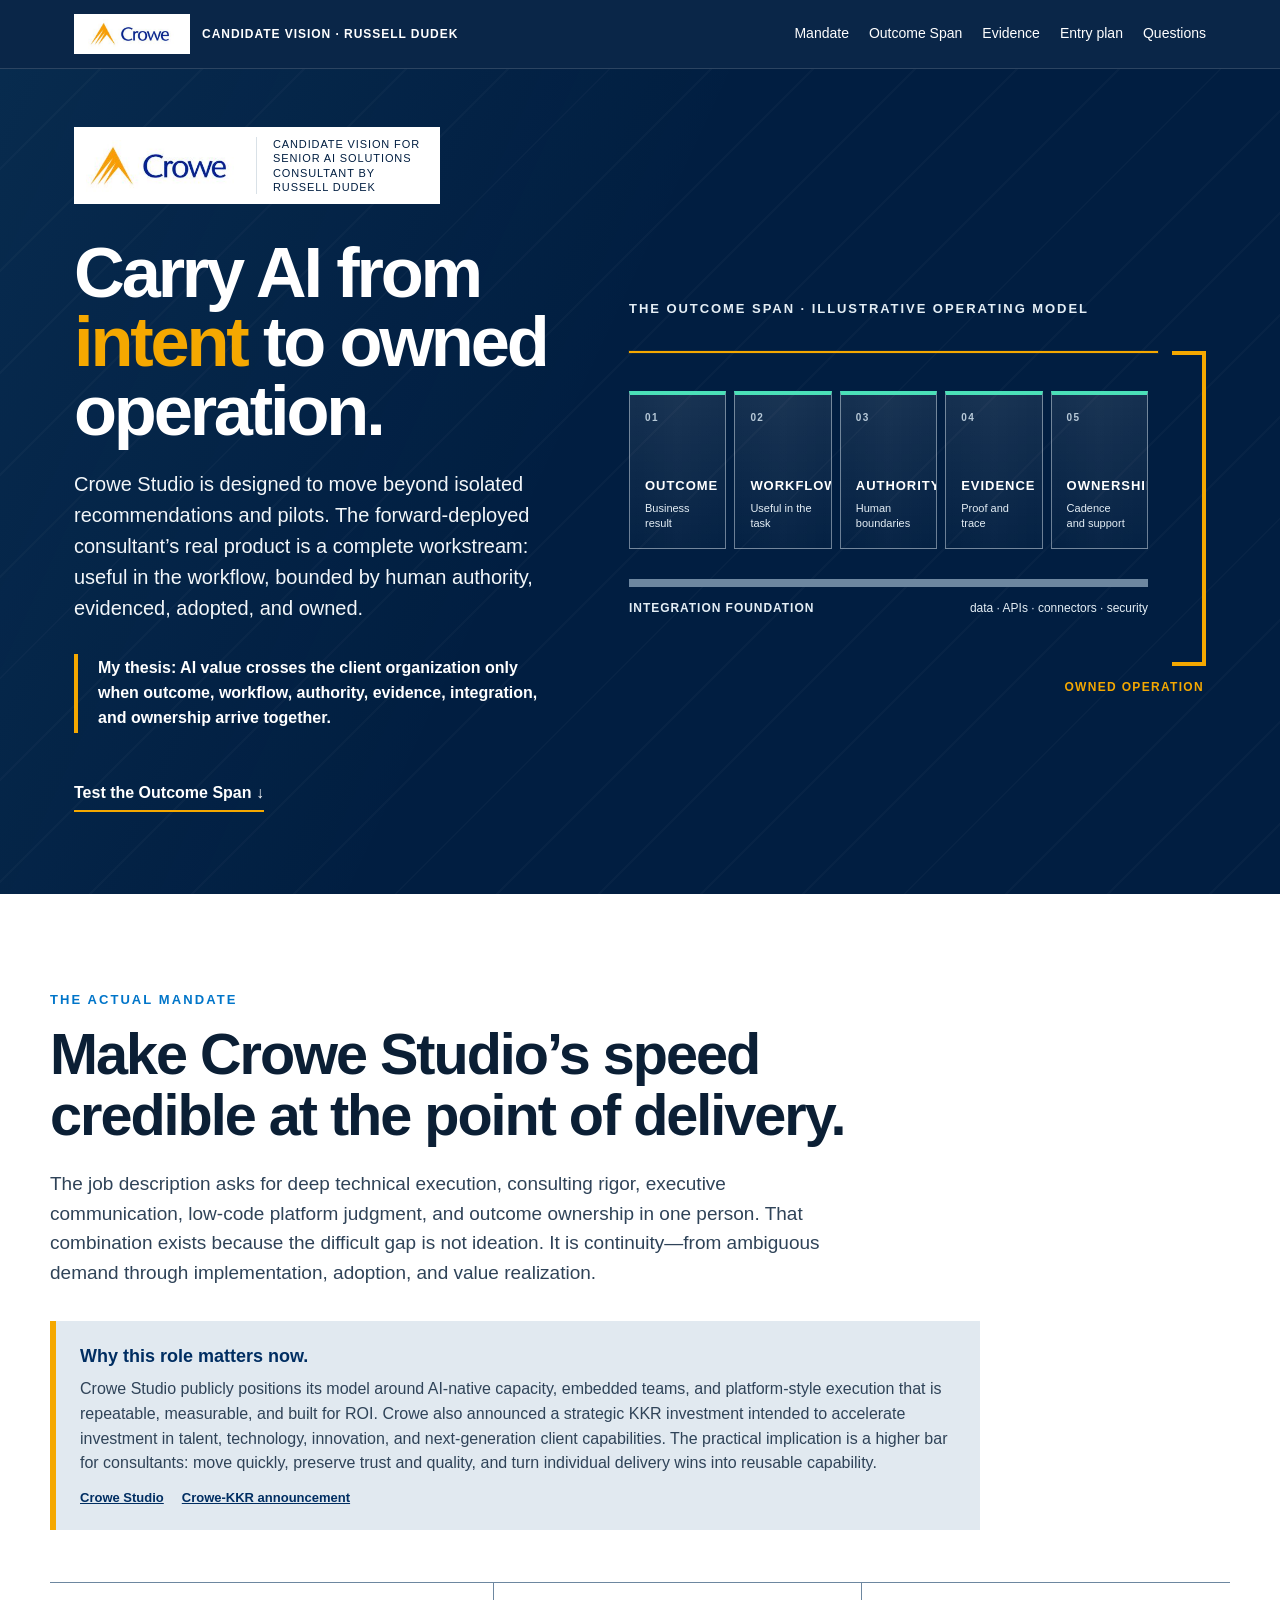
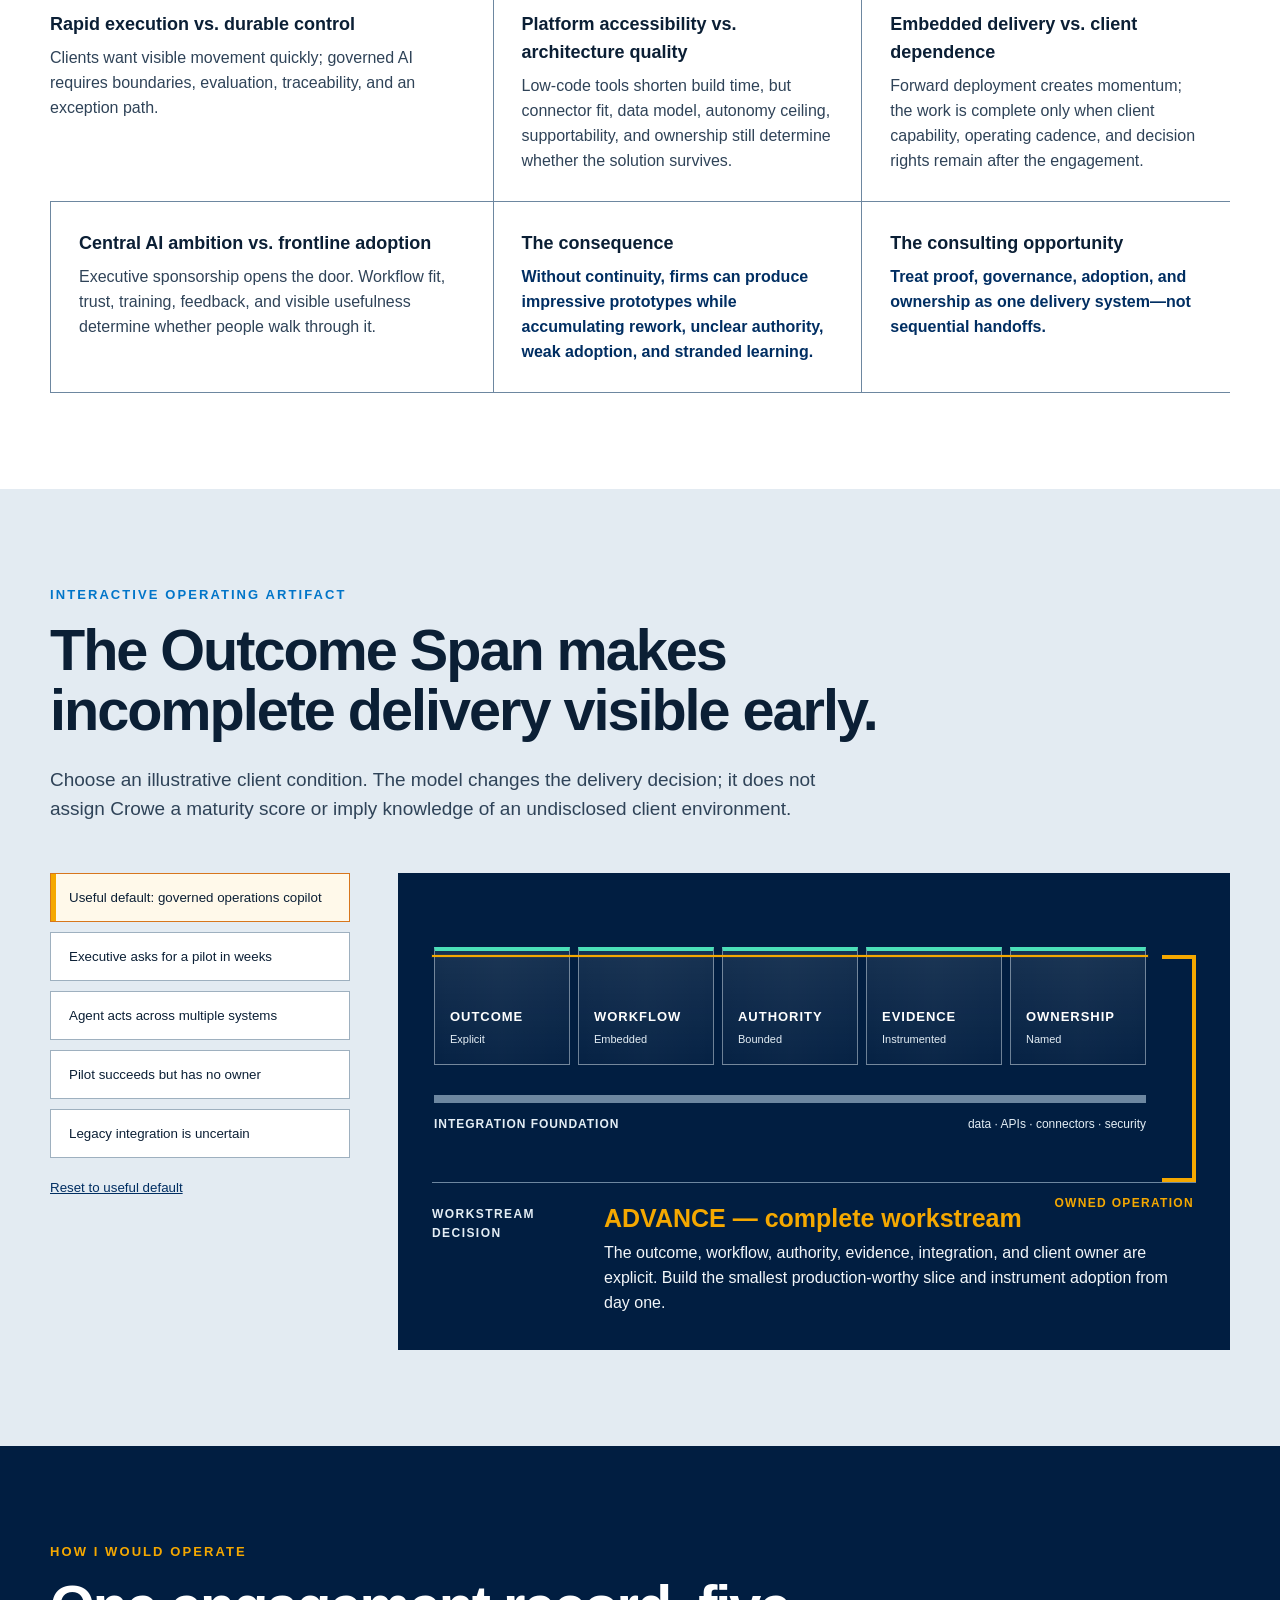
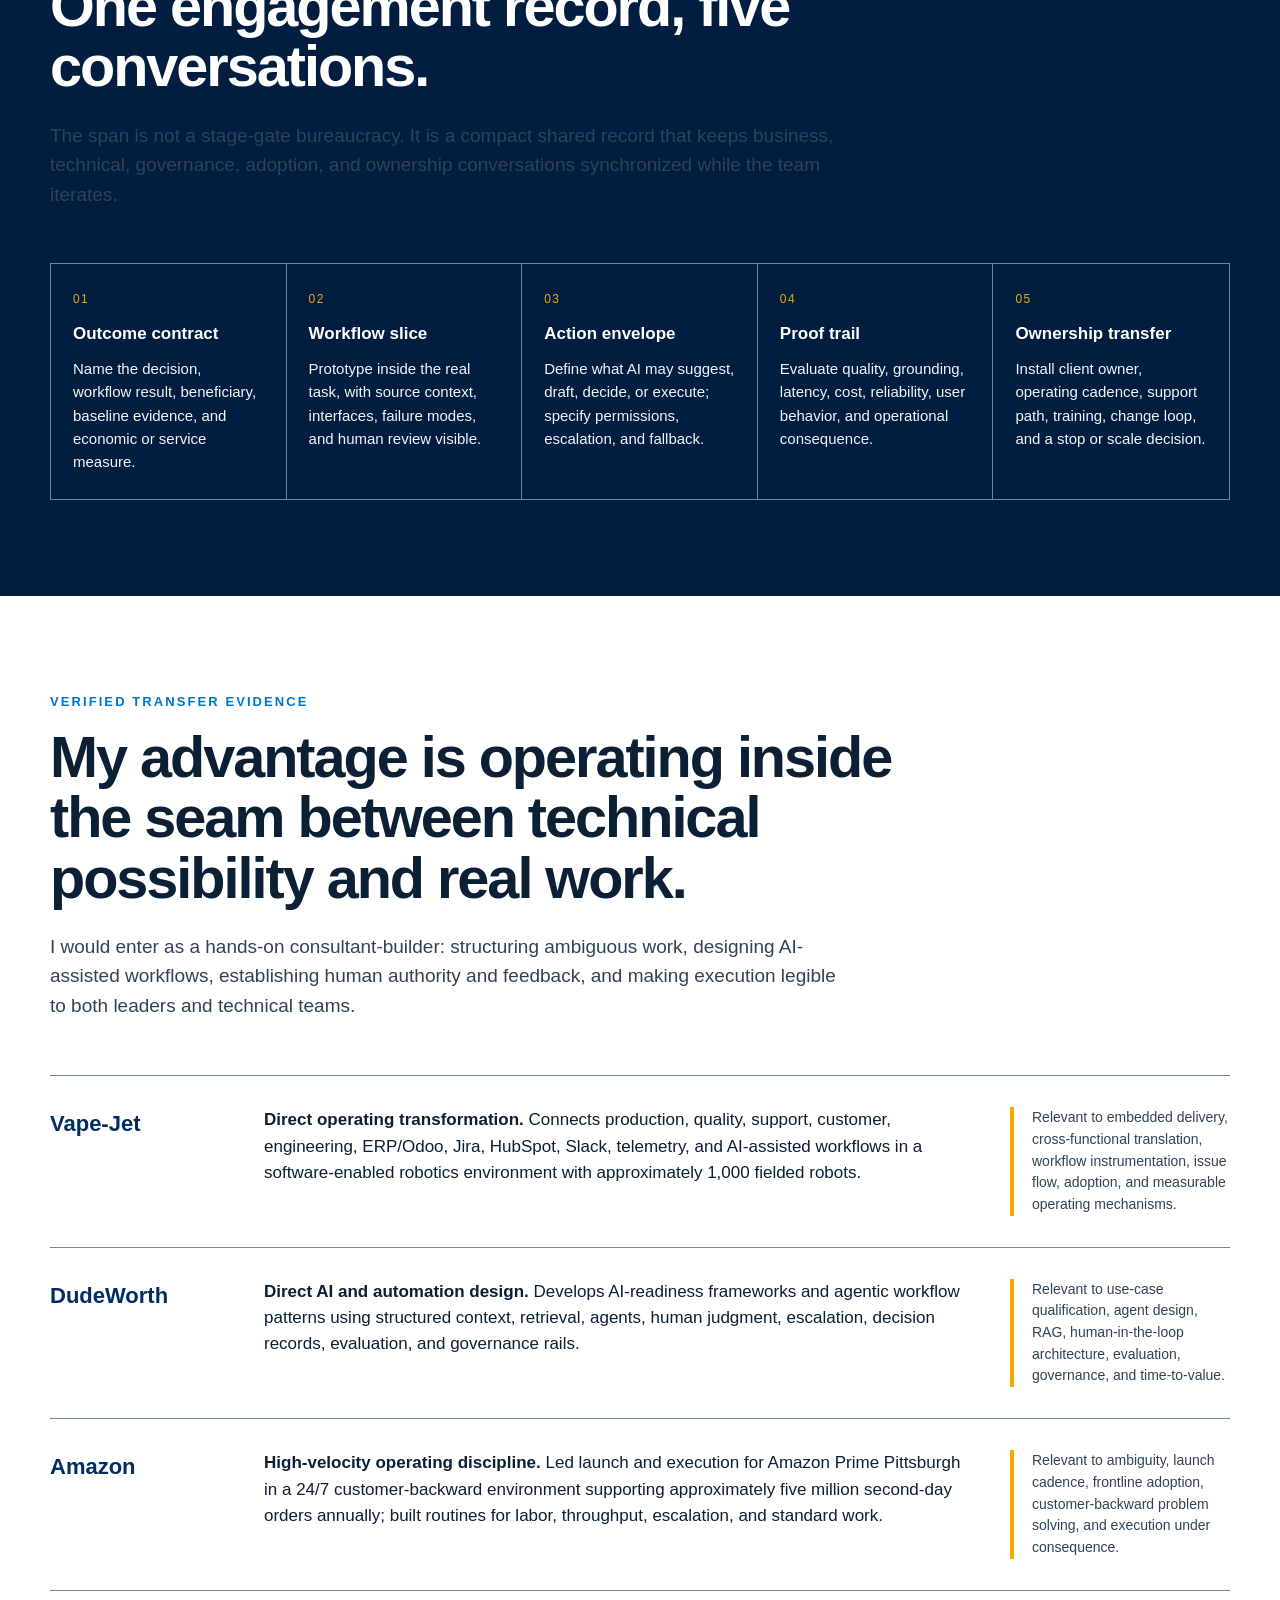
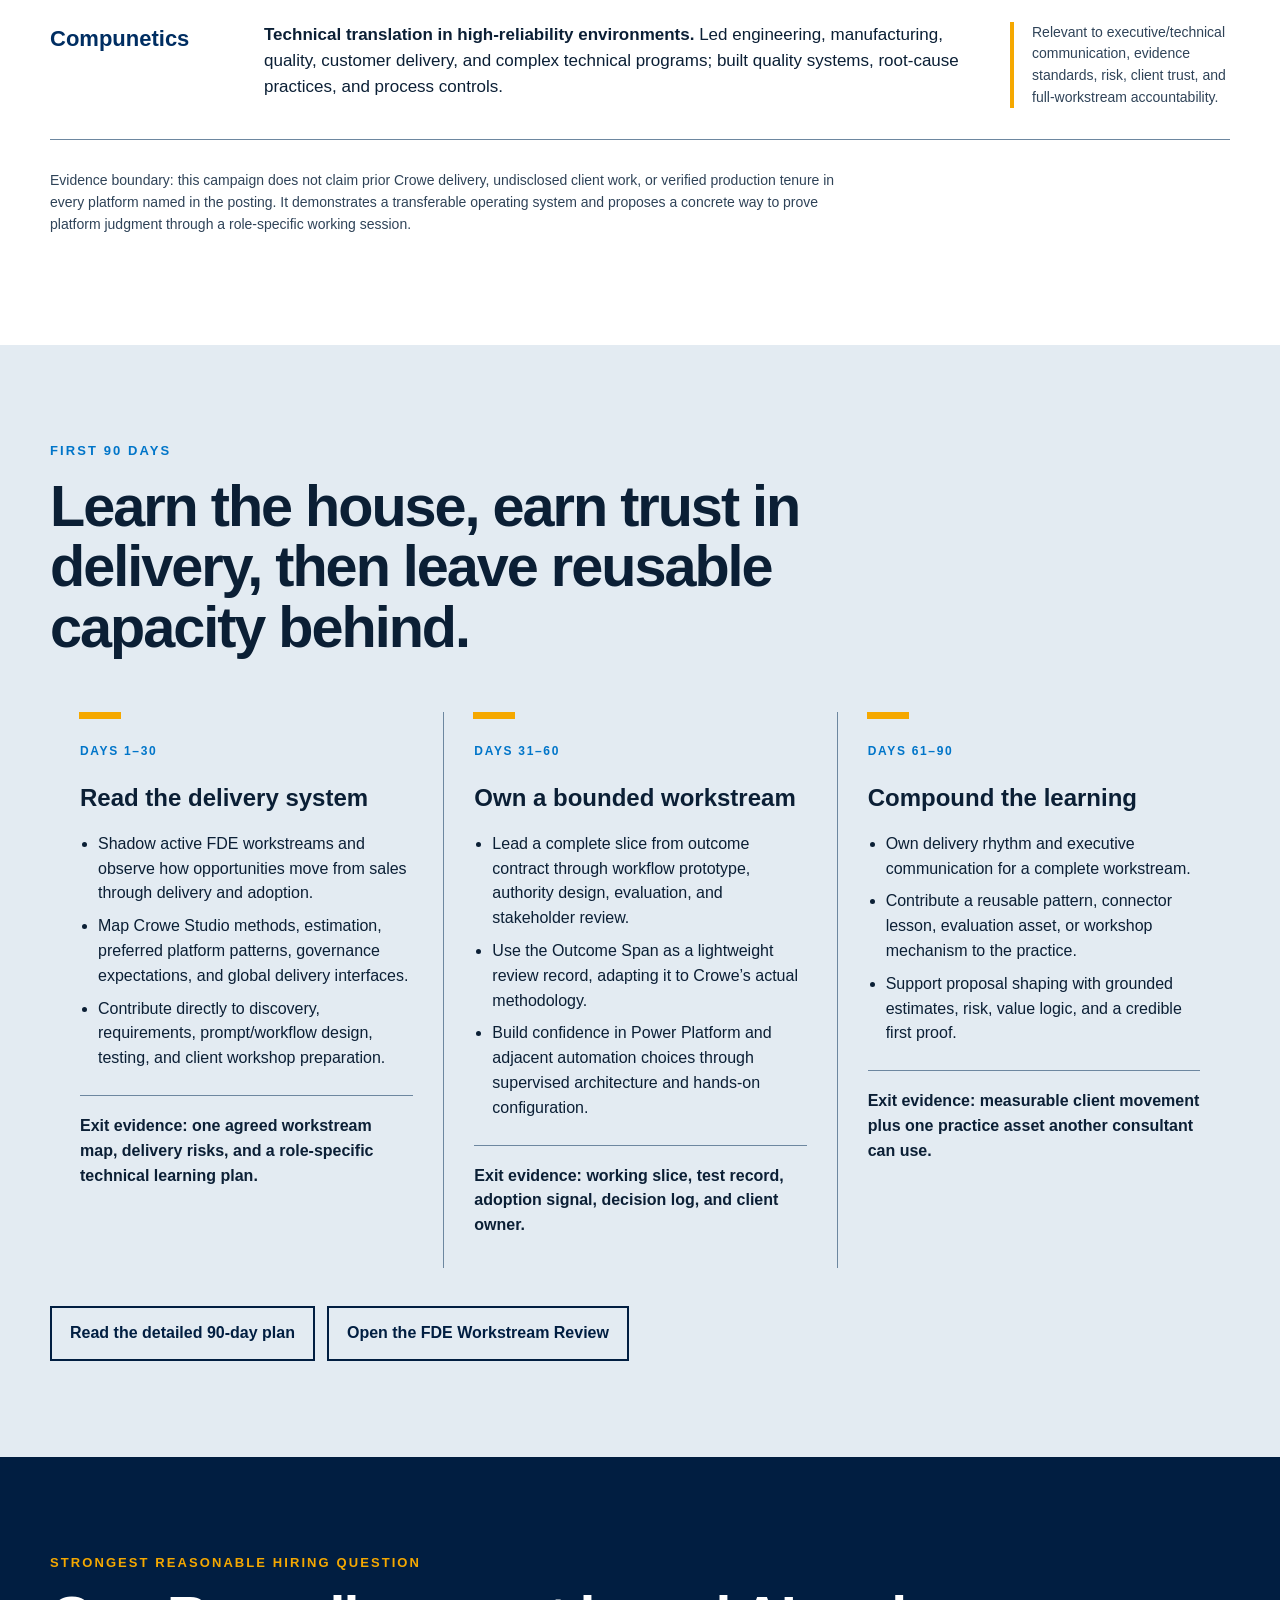
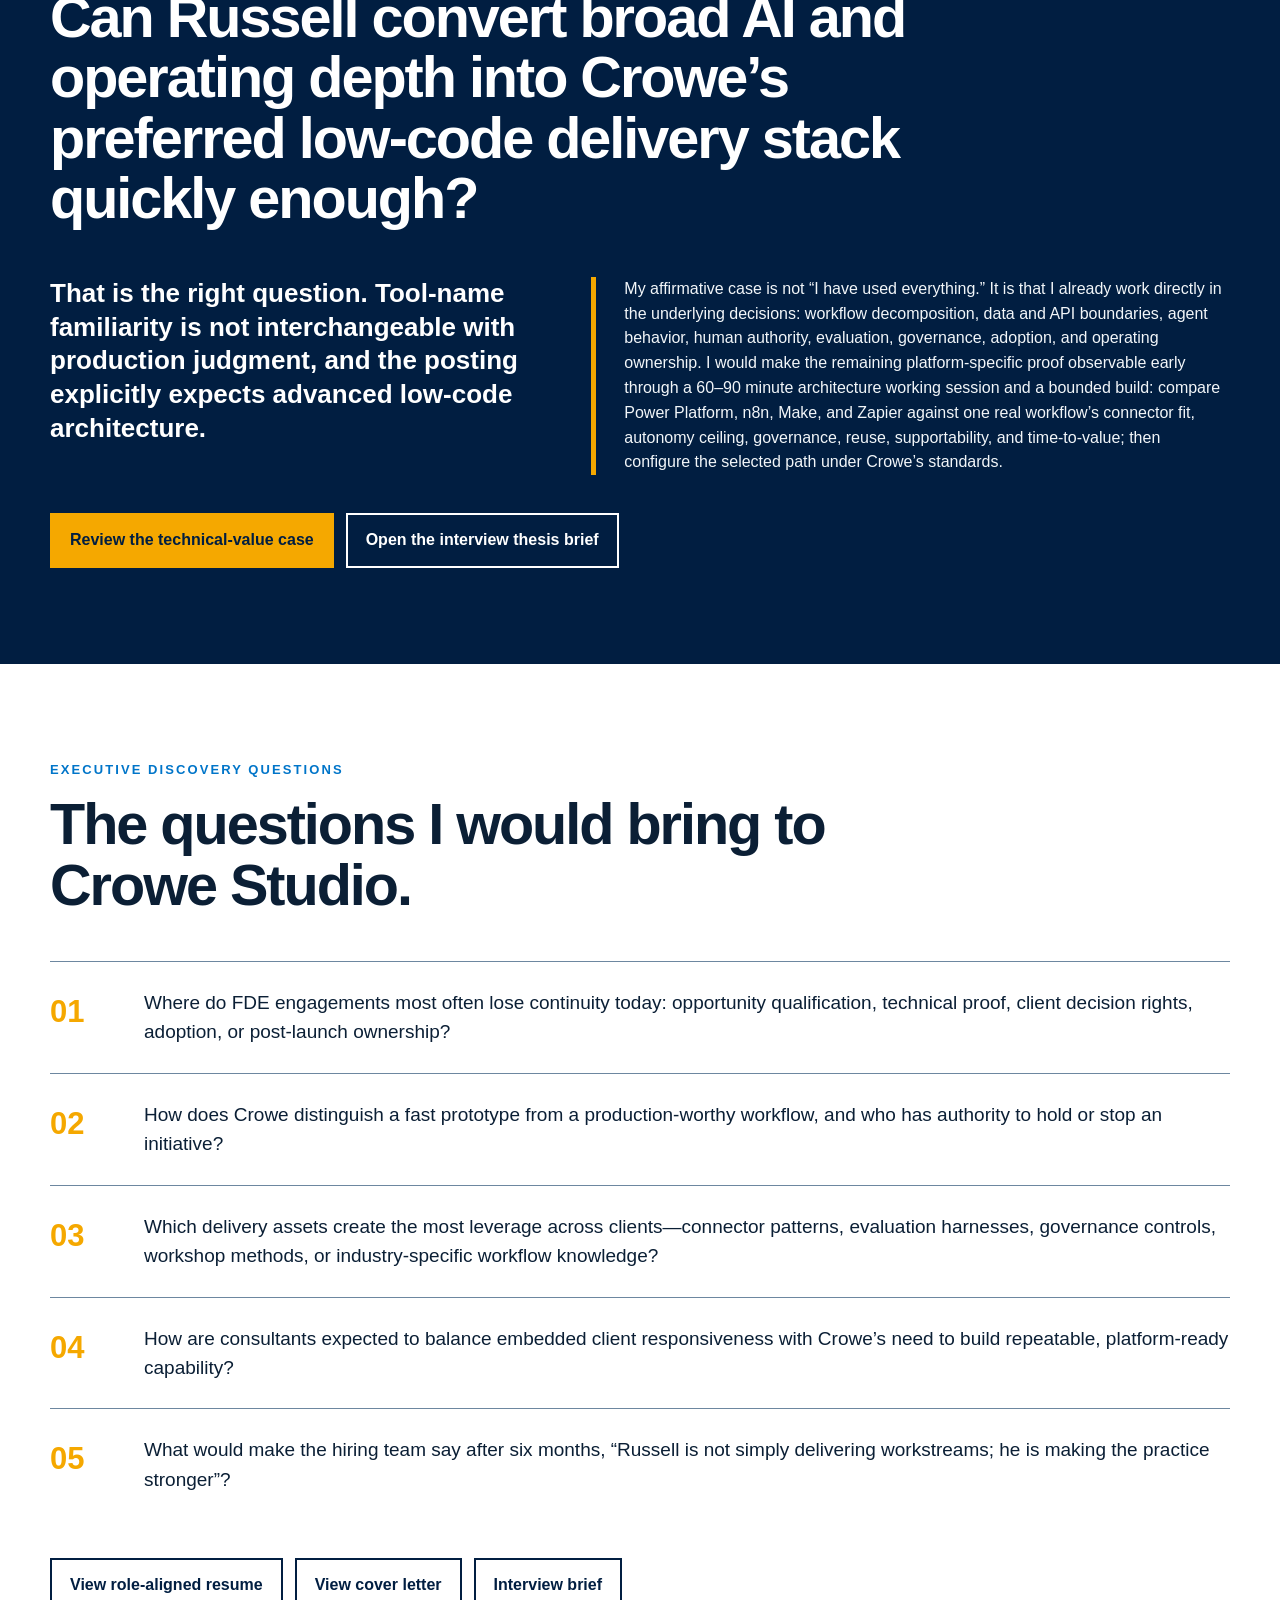
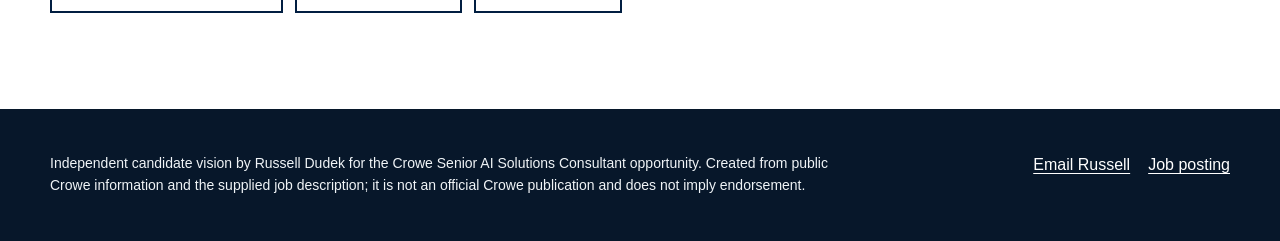
==== commit 40dc1bd3: "Refresh candidate campaign artifacts" ====
--- a/index.html
+++ b/index.html
@@ -1 +1 @@
-<!doctype html><html lang="en"><head><meta charset="utf-8"><meta name="viewport" content="width=device-width,initial-scale=1"><title>Russell Dudek · Candidate Vision for Crowe Senior AI Solutions Consultant</title><meta name="description" content="An independent candidate vision showing how Russell Dudek would turn ambiguous AI demand into complete, adopted, measurable client workstreams at Crowe Studio."><link rel="stylesheet" href="site-v3.css?v=20260716-2"></head><body><header class="site-header"><div class="header-inner"><a class="brand-mini" href="index.html"><img src="assets/brand/crowe-wordmark.svg" alt="Crowe"><span>Candidate vision · Russell Dudek</span></a><button class="nav-toggle" aria-expanded="false" aria-controls="site-nav">Menu</button><nav class="site-nav" id="site-nav" aria-label="Campaign navigation"><a href="#mandate">Mandate</a><a href="#span">Outcome Span</a><a href="#evidence">Evidence</a><a href="#entry">Entry plan</a><a href="#questions">Questions</a></nav></div></header><main><section class="hero"><div class="hero-inner"><div><div class="company-lockup"><img src="assets/brand/crowe-wordmark.svg" alt="Crowe logo"><small>Candidate vision for Senior AI Solutions Consultant by Russell Dudek</small></div><h1>Carry AI from <em>intent</em> to owned operation.</h1><p class="hero-lead">Crowe Studio is designed to move beyond isolated recommendations and pilots. The forward-deployed consultant’s real product is a complete workstream: useful in the workflow, bounded by human authority, evidenced, adopted, and owned.</p><p class="hero-thesis">My thesis: AI value crosses the client organization only when outcome, workflow, authority, evidence, integration, and ownership arrive together.</p><a class="hero-cue" href="#span">Test the Outcome Span ↓</a></div><div class="workstream-frame hero-workstream" aria-label="Outcome Span operating model resolving five conditions into an owned operation"><div class="workstream-kicker">The Outcome Span · illustrative operating model</div><div class="continuity-rail" aria-hidden="true"></div><ol class="workstream-conditions" aria-label="Conditions for a complete AI workstream"><li class="workstream-condition" data-condition="outcome" style="--condition-order:0"><span class="condition-number">01</span><strong>Outcome</strong><small>Business result</small></li><li class="workstream-condition" data-condition="workflow" style="--condition-order:1"><span class="condition-number">02</span><strong>Workflow</strong><small>Useful in the task</small></li><li class="workstream-condition" data-condition="authority" style="--condition-order:2"><span class="condition-number">03</span><strong>Authority</strong><small>Human boundaries</small></li><li class="workstream-condition" data-condition="evidence" style="--condition-order:3"><span class="condition-number">04</span><strong>Evidence</strong><small>Proof and trace</small></li><li class="workstream-condition" data-condition="ownership" style="--condition-order:4"><span class="condition-number">05</span><strong>Ownership</strong><small>Cadence and support</small></li></ol><div class="workstream-foundation"><span>Integration foundation</span><small>data · APIs · connectors · security</small></div><div class="ownership-terminal"><span>Owned operation</span></div></div></div></section><section class="section" id="mandate"><div class="wrap"><div class="section-kicker">The actual mandate</div><h2>Make Crowe Studio’s speed credible at the point of delivery.</h2><p class="section-intro">The job description asks for deep technical execution, consulting rigor, executive communication, low-code platform judgment, and outcome ownership in one person. That combination exists because the difficult gap is not ideation. It is continuity—from ambiguous demand through implementation, adoption, and value realization.</p><div class="company-moment"><strong>Why this role matters now.</strong><p>Crowe Studio publicly positions its model around AI-native capacity, embedded teams, and platform-style execution that is repeatable, measurable, and built for ROI. Crowe also announced a strategic KKR investment intended to accelerate investment in talent, technology, innovation, and next-generation client capabilities. The practical implication is a higher bar for consultants: move quickly, preserve trust and quality, and turn individual delivery wins into reusable capability.</p><div class="moment-sources"><a href="https://www.crowe.com/services/crowe-studio">Crowe Studio</a><a href="https://www.crowe.com/news/crowe-accelerates-long-term-growth-trajectory-with-investment-from-kkr">Crowe-KKR announcement</a></div></div><div class="tension-line"><div><h3>Rapid execution vs. durable control</h3><p>Clients want visible movement quickly; governed AI requires boundaries, evaluation, traceability, and an exception path.</p></div><div><h3>Platform accessibility vs. architecture quality</h3><p>Low-code tools shorten build time, but connector fit, data model, autonomy ceiling, supportability, and ownership still determine whether the solution survives.</p></div><div><h3>Embedded delivery vs. client dependence</h3><p>Forward deployment creates momentum; the work is complete only when client capability, operating cadence, and decision rights remain after the engagement.</p></div><div><h3>Central AI ambition vs. frontline adoption</h3><p>Executive sponsorship opens the door. Workflow fit, trust, training, feedback, and visible usefulness determine whether people walk through it.</p></div><div><h3>The consequence</h3><p class="tension-result">Without continuity, firms can produce impressive prototypes while accumulating rework, unclear authority, weak adoption, and stranded learning.</p></div><div><h3>The consulting opportunity</h3><p class="tension-result">Treat proof, governance, adoption, and ownership as one delivery system—not sequential handoffs.</p></div></div></div></section><section class="section mist" id="span"><div class="wrap"><div class="section-kicker">Interactive operating artifact</div><h2>The Outcome Span makes incomplete delivery visible early.</h2><p class="section-intro">Choose an illustrative client condition. The model changes the delivery decision; it does not assign Crowe a maturity score or imply knowledge of an undisclosed client environment.</p><div class="span-lab"><div><div class="scenario-list" role="group" aria-label="Choose a delivery scenario"><button data-scenario="baseline" aria-pressed="true">Useful default: governed operations copilot</button><button data-scenario="speed" aria-pressed="false">Executive asks for a pilot in weeks</button><button data-scenario="agent" aria-pressed="false">Agent acts across multiple systems</button><button data-scenario="orphan" aria-pressed="false">Pilot succeeds but has no owner</button><button data-scenario="legacy" aria-pressed="false">Legacy integration is uncertain</button></div><button class="reset-button" id="reset-scenario">Reset to useful default</button></div><div class="lab-stage" data-state="baseline"><div class="workstream-frame scenario-workstream" aria-label="Scenario workstream conditions" data-integration-state="active" data-ownership-state="closed" data-boundary-state="none"><div class="continuity-rail" aria-hidden="true"></div><ol class="workstream-conditions"><li class="workstream-condition" data-condition="outcome" data-condition-state="active"><strong>Outcome</strong><small>Explicit</small></li><li class="workstream-condition" data-condition="workflow" data-condition-state="active"><strong>Workflow</strong><small>Embedded</small></li><li class="workstream-condition" data-condition="authority" data-condition-state="active"><strong>Authority</strong><small>Bounded</small></li><li class="workstream-condition" data-condition="evidence" data-condition-state="active"><strong>Evidence</strong><small>Instrumented</small></li><li class="workstream-condition" data-condition="ownership" data-condition-state="active"><strong>Ownership</strong><small>Named</small></li></ol><div class="boundary-bracket" aria-hidden="true"></div><div class="workstream-foundation" data-integration-state="active"><span>Integration foundation</span><small>data · APIs · connectors · security</small></div><div class="ownership-terminal" data-ownership-state="closed"><span>Owned operation</span></div></div><div class="decision-readout" aria-live="polite"><div class="decision-label">Workstream decision</div><div><div class="decision-status" id="decision-status"></div><div class="decision-copy" id="decision-copy"></div></div></div></div></div></div></section><section class="section dark"><div class="wrap"><div class="section-kicker">How I would operate</div><h2>One engagement record, five conversations.</h2><p class="section-intro">The span is not a stage-gate bureaucracy. It is a compact shared record that keeps business, technical, governance, adoption, and ownership conversations synchronized while the team iterates.</p><div class="model-strip"><div><span>01</span><h3>Outcome contract</h3><p>Name the decision, workflow result, beneficiary, baseline evidence, and economic or service measure.</p></div><div><span>02</span><h3>Workflow slice</h3><p>Prototype inside the real task, with source context, interfaces, failure modes, and human review visible.</p></div><div><span>03</span><h3>Action envelope</h3><p>Define what AI may suggest, draft, decide, or execute; specify permissions, escalation, and fallback.</p></div><div><span>04</span><h3>Proof trail</h3><p>Evaluate quality, grounding, latency, cost, reliability, user behavior, and operational consequence.</p></div><div><span>05</span><h3>Ownership transfer</h3><p>Install client owner, operating cadence, support path, training, change loop, and a stop or scale decision.</p></div></div></div></section><section class="section" id="evidence"><div class="wrap"><div class="section-kicker">Verified transfer evidence</div><h2>My advantage is operating inside the seam between technical possibility and real work.</h2><p class="section-intro">I would enter as a hands-on consultant-builder: structuring ambiguous work, designing AI-assisted workflows, establishing human authority and feedback, and making execution legible to both leaders and technical teams.</p><div class="evidence-trail"><div class="evidence-item"><div class="org">Vape-Jet</div><div class="work"><strong>Direct operating transformation.</strong> Connects production, quality, support, customer, engineering, ERP/Odoo, Jira, HubSpot, Slack, telemetry, and AI-assisted workflows in a software-enabled robotics environment with approximately 1,000 fielded robots.</div><div class="transfer">Relevant to embedded delivery, cross-functional translation, workflow instrumentation, issue flow, adoption, and measurable operating mechanisms.</div></div><div class="evidence-item"><div class="org">DudeWorth</div><div class="work"><strong>Direct AI and automation design.</strong> Develops AI-readiness frameworks and agentic workflow patterns using structured context, retrieval, agents, human judgment, escalation, decision records, evaluation, and governance rails.</div><div class="transfer">Relevant to use-case qualification, agent design, RAG, human-in-the-loop architecture, evaluation, governance, and time-to-value.</div></div><div class="evidence-item"><div class="org">Amazon</div><div class="work"><strong>High-velocity operating discipline.</strong> Led launch and execution for Amazon Prime Pittsburgh in a 24/7 customer-backward environment supporting approximately five million second-day orders annually; built routines for labor, throughput, escalation, and standard work.</div><div class="transfer">Relevant to ambiguity, launch cadence, frontline adoption, customer-backward problem solving, and execution under consequence.</div></div><div class="evidence-item"><div class="org">Compunetics</div><div class="work"><strong>Technical translation in high-reliability environments.</strong> Led engineering, manufacturing, quality, customer delivery, and complex technical programs; built quality systems, root-cause practices, and process controls.</div><div class="transfer">Relevant to executive/technical communication, evidence standards, risk, client trust, and full-workstream accountability.</div></div></div><p class="claim-note">Evidence boundary: this campaign does not claim prior Crowe delivery, undisclosed client work, or verified production tenure in every platform named in the posting. It demonstrates a transferable operating system and proposes a concrete way to prove platform judgment through a role-specific working session.</p></div></section><section class="section mist" id="entry"><div class="wrap"><div class="section-kicker">First 90 days</div><h2>Learn the house, earn trust in delivery, then leave reusable capacity behind.</h2><div class="timeline"><div class="phase"><div class="days">Days 1–30</div><h3>Read the delivery system</h3><ul><li>Shadow active FDE workstreams and observe how opportunities move from sales through delivery and adoption.</li><li>Map Crowe Studio methods, estimation, preferred platform patterns, governance expectations, and global delivery interfaces.</li><li>Contribute directly to discovery, requirements, prompt/workflow design, testing, and client workshop preparation.</li></ul><div class="exit">Exit evidence: one agreed workstream map, delivery risks, and a role-specific technical learning plan.</div></div><div class="phase"><div class="days">Days 31–60</div><h3>Own a bounded workstream</h3><ul><li>Lead a complete slice from outcome contract through workflow prototype, authority design, evaluation, and stakeholder review.</li><li>Use the Outcome Span as a lightweight review record, adapting it to Crowe’s actual methodology.</li><li>Build confidence in Power Platform and adjacent automation choices through supervised architecture and hands-on configuration.</li></ul><div class="exit">Exit evidence: working slice, test record, adoption signal, decision log, and client owner.</div></div><div class="phase"><div class="days">Days 61–90</div><h3>Compound the learning</h3><ul><li>Own delivery rhythm and executive communication for a complete workstream.</li><li>Contribute a reusable pattern, connector lesson, evaluation asset, or workshop mechanism to the practice.</li><li>Support proposal shaping with grounded estimates, risk, value logic, and a credible first proof.</li></ul><div class="exit">Exit evidence: measurable client movement plus one practice asset another consultant can use.</div></div></div><div class="cta-row"><a class="button light-secondary" href="90-day-plan.html">Read the detailed 90-day plan</a><a class="button light-secondary" href="fde-workstream-review.html">Open the FDE Workstream Review</a></div></div></section><section class="section dark"><div class="wrap"><div class="section-kicker">Strongest reasonable hiring question</div><h2>Can Russell convert broad AI and operating depth into Crowe’s preferred low-code delivery stack quickly enough?</h2><div class="objection-band"><div class="risk">That is the right question. Tool-name familiarity is not interchangeable with production judgment, and the posting explicitly expects advanced low-code architecture.</div><div class="answer">My affirmative case is not “I have used everything.” It is that I already work directly in the underlying decisions: workflow decomposition, data and API boundaries, agent behavior, human authority, evaluation, governance, adoption, and operating ownership. I would make the remaining platform-specific proof observable early through a 60–90 minute architecture working session and a bounded build: compare Power Platform, n8n, Make, and Zapier against one real workflow’s connector fit, autonomy ceiling, governance, reuse, supportability, and time-to-value; then configure the selected path under Crowe’s standards.</div></div><div class="cta-row"><a class="button" href="objection-analysis.html">Review the technical-value case</a><a class="button secondary" href="interview-brief.html">Open the interview thesis brief</a></div></div></section><section class="section" id="questions"><div class="wrap"><div class="section-kicker">Executive discovery questions</div><h2>The questions I would bring to Crowe Studio.</h2><div class="questions"><div class="question"><p>Where do FDE engagements most often lose continuity today: opportunity qualification, technical proof, client decision rights, adoption, or post-launch ownership?</p></div><div class="question"><p>How does Crowe distinguish a fast prototype from a production-worthy workflow, and who has authority to hold or stop an initiative?</p></div><div class="question"><p>Which delivery assets create the most leverage across clients—connector patterns, evaluation harnesses, governance controls, workshop methods, or industry-specific workflow knowledge?</p></div><div class="question"><p>How are consultants expected to balance embedded client responsiveness with Crowe’s need to build repeatable, platform-ready capability?</p></div><div class="question"><p>What would make the hiring team say after six months, “Russell is not simply delivering workstreams; he is making the practice stronger”?</p></div></div><div class="cta-row"><a class="button light-secondary" href="resume.html">View role-aligned resume</a><a class="button light-secondary" href="cover-letter.html">View cover letter</a><a class="button light-secondary" href="interview-brief.html">Interview brief</a></div></div></section></main><footer class="site-footer"><div class="footer-inner"><p>Independent candidate vision by Russell Dudek for the Crowe Senior AI Solutions Consultant opportunity. Created from public Crowe information and the supplied job description; it is not an official Crowe publication and does not imply endorsement.</p><div class="footer-links"><a href="mailto:russelldudek@gmail.com">Email Russell</a><a href="https://careers.crowe.com/job/CROCROUSR51627EXTERNALENUS/Senior-AI-Solutions-Consultant?utm_source=linkedin&utm_medium=phenom-feeds">Job posting</a></div></div></footer><script src="app.js"></script></body></html>+<!doctype html><html lang="en"><head><meta charset="utf-8"><meta name="viewport" content="width=device-width,initial-scale=1"><title>Russell Dudek · Candidate Vision for Crowe Senior AI Solutions Consultant</title><meta name="description" content="An independent candidate vision showing how Russell Dudek would turn ambiguous AI demand into complete, adopted, measurable client workstreams at Crowe Studio."><link rel="stylesheet" href="site-v4.css?v=20260716-2"></head><body><header class="site-header"><div class="header-inner"><a class="brand-mini" href="index.html"><img src="assets/brand/crowe-wordmark.svg" alt="Crowe"><span>Candidate vision · Russell Dudek</span></a><button class="nav-toggle" aria-expanded="false" aria-controls="site-nav">Menu</button><nav class="site-nav" id="site-nav" aria-label="Campaign navigation"><a href="#mandate">Mandate</a><a href="#span">Outcome Span</a><a href="#evidence">Evidence</a><a href="#entry">Entry plan</a><a href="#questions">Questions</a></nav></div></header><main><section class="hero"><div class="hero-inner"><div><div class="company-lockup"><img src="assets/brand/crowe-wordmark.svg" alt="Crowe logo"><small>Candidate vision for Senior AI Solutions Consultant by Russell Dudek</small></div><h1>Carry AI from <em>intent</em> to owned operation.</h1><p class="hero-lead">Crowe Studio is designed to move beyond isolated recommendations and pilots. The forward-deployed consultant’s real product is a complete workstream: useful in the workflow, bounded by human authority, evidenced, adopted, and owned.</p><p class="hero-thesis">My thesis: AI value crosses the client organization only when outcome, workflow, authority, evidence, integration, and ownership arrive together.</p><a class="hero-cue" href="#span">Test the Outcome Span ↓</a></div><div class="workstream-frame hero-workstream" aria-label="Outcome Span operating model resolving five conditions into an owned operation"><div class="workstream-kicker">The Outcome Span · illustrative operating model</div><div class="continuity-rail" aria-hidden="true"></div><ol class="workstream-conditions" aria-label="Conditions for a complete AI workstream"><li class="workstream-condition" data-condition="outcome" style="--condition-order:0"><span class="condition-number">01</span><strong>Outcome</strong><small>Business result</small></li><li class="workstream-condition" data-condition="workflow" style="--condition-order:1"><span class="condition-number">02</span><strong>Workflow</strong><small>Useful in the task</small></li><li class="workstream-condition" data-condition="authority" style="--condition-order:2"><span class="condition-number">03</span><strong>Authority</strong><small>Human boundaries</small></li><li class="workstream-condition" data-condition="evidence" style="--condition-order:3"><span class="condition-number">04</span><strong>Evidence</strong><small>Proof and trace</small></li><li class="workstream-condition" data-condition="ownership" style="--condition-order:4"><span class="condition-number">05</span><strong>Ownership</strong><small>Cadence and support</small></li></ol><div class="workstream-foundation"><span>Integration foundation</span><small>data · APIs · connectors · security</small></div><div class="ownership-terminal"><span>Owned operation</span></div></div></div></section><section class="section" id="mandate"><div class="wrap"><div class="section-kicker">The actual mandate</div><h2>Make Crowe Studio’s speed credible at the point of delivery.</h2><p class="section-intro">The job description asks for deep technical execution, consulting rigor, executive communication, low-code platform judgment, and outcome ownership in one person. That combination exists because the difficult gap is not ideation. It is continuity—from ambiguous demand through implementation, adoption, and value realization.</p><div class="company-moment"><strong>Why this role matters now.</strong><p>Crowe Studio publicly positions its model around AI-native capacity, embedded teams, and platform-style execution that is repeatable, measurable, and built for ROI. Crowe also announced a strategic KKR investment intended to accelerate investment in talent, technology, innovation, and next-generation client capabilities. The practical implication is a higher bar for consultants: move quickly, preserve trust and quality, and turn individual delivery wins into reusable capability.</p><div class="moment-sources"><a href="https://www.crowe.com/services/crowe-studio">Crowe Studio</a><a href="https://www.crowe.com/news/crowe-accelerates-long-term-growth-trajectory-with-investment-from-kkr">Crowe-KKR announcement</a></div></div><div class="tension-line"><div><h3>Rapid execution vs. durable control</h3><p>Clients want visible movement quickly; governed AI requires boundaries, evaluation, traceability, and an exception path.</p></div><div><h3>Platform accessibility vs. architecture quality</h3><p>Low-code tools shorten build time, but connector fit, data model, autonomy ceiling, supportability, and ownership still determine whether the solution survives.</p></div><div><h3>Embedded delivery vs. client dependence</h3><p>Forward deployment creates momentum; the work is complete only when client capability, operating cadence, and decision rights remain after the engagement.</p></div><div><h3>Central AI ambition vs. frontline adoption</h3><p>Executive sponsorship opens the door. Workflow fit, trust, training, feedback, and visible usefulness determine whether people walk through it.</p></div><div><h3>The consequence</h3><p class="tension-result">Without continuity, firms can produce impressive prototypes while accumulating rework, unclear authority, weak adoption, and stranded learning.</p></div><div><h3>The consulting opportunity</h3><p class="tension-result">Treat proof, governance, adoption, and ownership as one delivery system—not sequential handoffs.</p></div></div></div></section><section class="section mist" id="span"><div class="wrap"><div class="section-kicker">Interactive operating artifact</div><h2>The Outcome Span makes incomplete delivery visible early.</h2><p class="section-intro">Choose an illustrative client condition. The model changes the delivery decision; it does not assign Crowe a maturity score or imply knowledge of an undisclosed client environment.</p><div class="span-lab"><div><div class="scenario-list" role="group" aria-label="Choose a delivery scenario"><button data-scenario="baseline" aria-pressed="true">Useful default: governed operations copilot</button><button data-scenario="speed" aria-pressed="false">Executive asks for a pilot in weeks</button><button data-scenario="agent" aria-pressed="false">Agent acts across multiple systems</button><button data-scenario="orphan" aria-pressed="false">Pilot succeeds but has no owner</button><button data-scenario="legacy" aria-pressed="false">Legacy integration is uncertain</button></div><button class="reset-button" id="reset-scenario">Reset to useful default</button></div><div class="lab-stage" data-state="baseline"><div class="workstream-frame scenario-workstream" aria-label="Scenario workstream conditions" data-integration-state="active" data-ownership-state="closed" data-boundary-state="none"><div class="continuity-rail" aria-hidden="true"></div><ol class="workstream-conditions"><li class="workstream-condition" data-condition="outcome" data-condition-state="active"><strong>Outcome</strong><small>Explicit</small></li><li class="workstream-condition" data-condition="workflow" data-condition-state="active"><strong>Workflow</strong><small>Embedded</small></li><li class="workstream-condition" data-condition="authority" data-condition-state="active"><strong>Authority</strong><small>Bounded</small></li><li class="workstream-condition" data-condition="evidence" data-condition-state="active"><strong>Evidence</strong><small>Instrumented</small></li><li class="workstream-condition" data-condition="ownership" data-condition-state="active"><strong>Ownership</strong><small>Named</small></li></ol><div class="boundary-bracket" aria-hidden="true"></div><div class="workstream-foundation" data-integration-state="active"><span>Integration foundation</span><small>data · APIs · connectors · security</small></div><div class="ownership-terminal" data-ownership-state="closed"><span>Owned operation</span></div></div><div class="decision-readout" aria-live="polite"><div class="decision-label">Workstream decision</div><div><div class="decision-status" id="decision-status"></div><div class="decision-copy" id="decision-copy"></div></div></div></div></div></div></section><section class="section dark"><div class="wrap"><div class="section-kicker">How I would operate</div><h2>One engagement record, five conversations.</h2><p class="section-intro">The span is not a stage-gate bureaucracy. It is a compact shared record that keeps business, technical, governance, adoption, and ownership conversations synchronized while the team iterates.</p><div class="model-strip"><div><span>01</span><h3>Outcome contract</h3><p>Name the decision, workflow result, beneficiary, baseline evidence, and economic or service measure.</p></div><div><span>02</span><h3>Workflow slice</h3><p>Prototype inside the real task, with source context, interfaces, failure modes, and human review visible.</p></div><div><span>03</span><h3>Action envelope</h3><p>Define what AI may suggest, draft, decide, or execute; specify permissions, escalation, and fallback.</p></div><div><span>04</span><h3>Proof trail</h3><p>Evaluate quality, grounding, latency, cost, reliability, user behavior, and operational consequence.</p></div><div><span>05</span><h3>Ownership transfer</h3><p>Install client owner, operating cadence, support path, training, change loop, and a stop or scale decision.</p></div></div></div></section><section class="section" id="evidence"><div class="wrap"><div class="section-kicker">Verified transfer evidence</div><h2>My advantage is operating inside the seam between technical possibility and real work.</h2><p class="section-intro">I would enter as a hands-on consultant-builder: structuring ambiguous work, designing AI-assisted workflows, establishing human authority and feedback, and making execution legible to both leaders and technical teams.</p><div class="evidence-trail"><div class="evidence-item"><div class="org">Vape-Jet</div><div class="work"><strong>Direct operating transformation.</strong> Connects production, quality, support, customer, engineering, ERP/Odoo, Jira, HubSpot, Slack, telemetry, and AI-assisted workflows in a software-enabled robotics environment with approximately 1,000 fielded robots.</div><div class="transfer">Relevant to embedded delivery, cross-functional translation, workflow instrumentation, issue flow, adoption, and measurable operating mechanisms.</div></div><div class="evidence-item"><div class="org">DudeWorth</div><div class="work"><strong>Direct AI and automation design.</strong> Develops AI-readiness frameworks and agentic workflow patterns using structured context, retrieval, agents, human judgment, escalation, decision records, evaluation, and governance rails.</div><div class="transfer">Relevant to use-case qualification, agent design, RAG, human-in-the-loop architecture, evaluation, governance, and time-to-value.</div></div><div class="evidence-item"><div class="org">Amazon</div><div class="work"><strong>High-velocity operating discipline.</strong> Led launch and execution for Amazon Prime Pittsburgh in a 24/7 customer-backward environment supporting approximately five million second-day orders annually; built routines for labor, throughput, escalation, and standard work.</div><div class="transfer">Relevant to ambiguity, launch cadence, frontline adoption, customer-backward problem solving, and execution under consequence.</div></div><div class="evidence-item"><div class="org">Compunetics</div><div class="work"><strong>Technical translation in high-reliability environments.</strong> Led engineering, manufacturing, quality, customer delivery, and complex technical programs; built quality systems, root-cause practices, and process controls.</div><div class="transfer">Relevant to executive/technical communication, evidence standards, risk, client trust, and full-workstream accountability.</div></div></div><p class="claim-note">Evidence boundary: this campaign does not claim prior Crowe delivery, undisclosed client work, or verified production tenure in every platform named in the posting. It demonstrates a transferable operating system and proposes a concrete way to prove platform judgment through a role-specific working session.</p></div></section><section class="section mist" id="entry"><div class="wrap"><div class="section-kicker">First 90 days</div><h2>Learn the house, earn trust in delivery, then leave reusable capacity behind.</h2><div class="timeline"><div class="phase"><div class="days">Days 1–30</div><h3>Read the delivery system</h3><ul><li>Shadow active FDE workstreams and observe how opportunities move from sales through delivery and adoption.</li><li>Map Crowe Studio methods, estimation, preferred platform patterns, governance expectations, and global delivery interfaces.</li><li>Contribute directly to discovery, requirements, prompt/workflow design, testing, and client workshop preparation.</li></ul><div class="exit">Exit evidence: one agreed workstream map, delivery risks, and a role-specific technical learning plan.</div></div><div class="phase"><div class="days">Days 31–60</div><h3>Own a bounded workstream</h3><ul><li>Lead a complete slice from outcome contract through workflow prototype, authority design, evaluation, and stakeholder review.</li><li>Use the Outcome Span as a lightweight review record, adapting it to Crowe’s actual methodology.</li><li>Build confidence in Power Platform and adjacent automation choices through supervised architecture and hands-on configuration.</li></ul><div class="exit">Exit evidence: working slice, test record, adoption signal, decision log, and client owner.</div></div><div class="phase"><div class="days">Days 61–90</div><h3>Compound the learning</h3><ul><li>Own delivery rhythm and executive communication for a complete workstream.</li><li>Contribute a reusable pattern, connector lesson, evaluation asset, or workshop mechanism to the practice.</li><li>Support proposal shaping with grounded estimates, risk, value logic, and a credible first proof.</li></ul><div class="exit">Exit evidence: measurable client movement plus one practice asset another consultant can use.</div></div></div><div class="cta-row"><a class="button light-secondary" href="90-day-plan.html">Read the detailed 90-day plan</a><a class="button light-secondary" href="fde-workstream-review.html">Open the FDE Workstream Review</a></div></div></section><section class="section dark"><div class="wrap"><div class="section-kicker">Strongest reasonable hiring question</div><h2>Can Russell convert broad AI and operating depth into Crowe’s preferred low-code delivery stack quickly enough?</h2><div class="objection-band"><div class="risk">That is the right question. Tool-name familiarity is not interchangeable with production judgment, and the posting explicitly expects advanced low-code architecture.</div><div class="answer">My affirmative case is not “I have used everything.” It is that I already work directly in the underlying decisions: workflow decomposition, data and API boundaries, agent behavior, human authority, evaluation, governance, adoption, and operating ownership. I would make the remaining platform-specific proof observable early through a 60–90 minute architecture working session and a bounded build: compare Power Platform, n8n, Make, and Zapier against one real workflow’s connector fit, autonomy ceiling, governance, reuse, supportability, and time-to-value; then configure the selected path under Crowe’s standards.</div></div><div class="cta-row"><a class="button" href="objection-analysis.html">Review the technical-value case</a><a class="button secondary" href="interview-brief.html">Open the interview thesis brief</a></div></div></section><section class="section" id="questions"><div class="wrap"><div class="section-kicker">Executive discovery questions</div><h2>The questions I would bring to Crowe Studio.</h2><div class="questions"><div class="question"><p>Where do FDE engagements most often lose continuity today: opportunity qualification, technical proof, client decision rights, adoption, or post-launch ownership?</p></div><div class="question"><p>How does Crowe distinguish a fast prototype from a production-worthy workflow, and who has authority to hold or stop an initiative?</p></div><div class="question"><p>Which delivery assets create the most leverage across clients—connector patterns, evaluation harnesses, governance controls, workshop methods, or industry-specific workflow knowledge?</p></div><div class="question"><p>How are consultants expected to balance embedded client responsiveness with Crowe’s need to build repeatable, platform-ready capability?</p></div><div class="question"><p>What would make the hiring team say after six months, “Russell is not simply delivering workstreams; he is making the practice stronger”?</p></div></div><div class="cta-row"><a class="button light-secondary" href="resume.html">View role-aligned resume</a><a class="button light-secondary" href="cover-letter.html">View cover letter</a><a class="button light-secondary" href="interview-brief.html">Interview brief</a></div></div></section></main><footer class="site-footer"><div class="footer-inner"><p>Independent candidate vision by Russell Dudek for the Crowe Senior AI Solutions Consultant opportunity. Created from public Crowe information and the supplied job description; it is not an official Crowe publication and does not imply endorsement.</p><div class="footer-links"><a href="mailto:russelldudek@gmail.com">Email Russell</a><a href="https://careers.crowe.com/job/CROCROUSR51627EXTERNALENUS/Senior-AI-Solutions-Consultant?utm_source=linkedin&utm_medium=phenom-feeds">Job posting</a></div></div></footer><script src="app.js"></script></body></html>
--- a/site-v4.css
+++ b/site-v4.css
@@ -0,0 +1,78 @@
+@import url('site-v3.css?v=20260716-1');
+
+/* Executive workstream assembly: one deliberate sequence, then stillness. */
+.workstream-frame{position:relative;color:#fff;isolation:isolate;min-width:0}
+.hero-workstream{padding:26px 10px 48px 0}
+.workstream-kicker{font-size:13px;letter-spacing:.15em;text-transform:uppercase;color:#e4eef5;font-weight:800;margin-bottom:34px}
+.workstream-conditions{list-style:none;margin:0;padding:38px 48px 30px 0;display:grid;grid-template-columns:repeat(5,minmax(0,1fr));gap:8px;position:relative}
+.workstream-condition{min-height:158px;padding:20px 15px 18px;border:1px solid rgba(228,238,245,.46);border-top:4px solid #4be0b8;background:linear-gradient(180deg,rgba(255,255,255,.085),rgba(255,255,255,.018));display:flex;flex-direction:column;justify-content:flex-end;position:relative;overflow:hidden}
+.workstream-condition::before{content:"";position:absolute;left:0;right:0;top:-4px;height:4px;background:var(--crowe-amber-core);transform:scaleX(0);transform-origin:left}
+.workstream-condition::after{content:"";position:absolute;inset:0;background:linear-gradient(90deg,transparent,rgba(255,255,255,.045),transparent);opacity:.45;pointer-events:none}
+.workstream-condition strong{font-size:13px;letter-spacing:.075em;text-transform:uppercase;color:#fff;line-height:1.2}
+.workstream-condition small{margin-top:7px;font-size:11px;line-height:1.35;color:#e4eef5}
+.condition-number{position:absolute;top:15px;left:15px;font-size:10px;letter-spacing:.14em;color:#b7c9d8;font-weight:800}
+.continuity-rail{position:absolute;left:0;right:48px;top:78px;height:2px;background:var(--crowe-amber-core);transform-origin:left;z-index:3;box-shadow:0 0 0 1px rgba(245,168,0,.08)}
+.workstream-foundation{margin-right:48px;border-top:8px solid #6d87a0;padding-top:12px;display:flex;justify-content:space-between;gap:20px;color:#e4eef5;font-size:12px}
+.workstream-foundation span{font-weight:800;text-transform:uppercase;letter-spacing:.08em}
+.workstream-foundation small{font-size:12px;color:#e4eef5;text-align:right}
+.ownership-terminal{position:absolute;right:0;top:78px;bottom:0;width:34px;border-top:4px solid var(--crowe-amber-core);border-right:4px solid var(--crowe-amber-core);border-bottom:4px solid var(--crowe-amber-core)}
+.ownership-terminal span{position:absolute;right:-2px;bottom:-35px;white-space:nowrap;color:var(--crowe-amber-core);font-size:12px;font-weight:900;letter-spacing:.11em;text-transform:uppercase}
+
+@keyframes condition-settle{from{opacity:0;transform:translateY(16px)}to{opacity:1;transform:translateY(0)}}
+@keyframes condition-confirm{0%,55%{transform:scaleX(0)}100%{transform:scaleX(1)}}
+@keyframes continuity-resolve{from{transform:scaleX(0)}to{transform:scaleX(1)}}
+@keyframes ownership-close{from{opacity:0;transform:translateX(12px)}to{opacity:1;transform:translateX(0)}}
+.hero-workstream .workstream-condition{animation-name:condition-settle;animation-duration:.52s;animation-delay:calc(.18s + var(--condition-order) * .24s);animation-timing-function:cubic-bezier(.22,.61,.36,1);animation-iteration-count:1;animation-fill-mode:both}
+.hero-workstream .workstream-condition::before{animation-name:condition-confirm;animation-duration:.34s;animation-delay:calc(.56s + var(--condition-order) * .24s);animation-timing-function:ease-out;animation-iteration-count:1;animation-fill-mode:both}
+.hero-workstream .continuity-rail{animation:continuity-resolve .62s 1.72s cubic-bezier(.22,.61,.36,1) 1 both}
+.hero-workstream .ownership-terminal{animation:ownership-close .46s 2.34s cubic-bezier(.22,.61,.36,1) 1 both}
+
+.scenario-workstream{padding:12px 2px 48px}
+.scenario-workstream .workstream-conditions{padding-top:28px}
+.scenario-workstream .workstream-condition{min-height:118px;transition:border-color .24s ease,background .24s ease,transform .24s ease}
+.scenario-workstream .continuity-rail{top:48px;transition:background .24s ease}
+.scenario-workstream .ownership-terminal{top:48px;transition:border-color .24s ease,opacity .24s ease,transform .24s ease}
+.scenario-workstream .boundary-bracket{position:absolute;top:40px;bottom:64px;left:40%;width:20%;border:2px solid var(--crowe-coral);opacity:0;transform:scaleX(.85);transition:opacity .24s ease,transform .24s ease;pointer-events:none;z-index:4}
+.workstream-condition[data-condition-state="unresolved"]{border-style:dashed;border-color:#e6b851;background:rgba(245,168,0,.09)}
+.workstream-condition[data-condition-state="warning"]{border-color:var(--crowe-coral);border-top-color:var(--crowe-coral);background:rgba(229,55,107,.13)}
+.scenario-workstream[data-boundary-state="authority"] .boundary-bracket{opacity:1;transform:scaleX(1)}
+.scenario-workstream[data-integration-state="uncertain"] .workstream-foundation{border-image:repeating-linear-gradient(90deg,#6d87a0 0 30px,transparent 30px 42px) 1}
+.scenario-workstream[data-ownership-state="open"] .ownership-terminal{border-right-color:transparent;border-bottom-color:transparent;transform:translateX(8px)}
+.scenario-workstream[data-ownership-state="open"] .ownership-terminal span{color:#fff}
+
+@media(max-width:900px){
+  .workstream-conditions{gap:7px;padding-right:38px}
+  .workstream-condition{padding:16px 10px 14px;min-height:132px}
+  .workstream-condition strong{font-size:12px}
+  .workstream-condition small{font-size:11px}
+  .continuity-rail{right:38px}
+  .workstream-foundation{margin-right:38px}
+  .ownership-terminal{width:28px}
+}
+
+@media(max-width:560px){
+  .hero-workstream,.scenario-workstream{padding:12px 0 58px}
+  .workstream-kicker{margin-bottom:20px}
+  .workstream-conditions{grid-template-columns:1fr;gap:8px;padding:0}
+  .workstream-condition{min-height:auto;padding:15px 16px 14px 54px;display:block}
+  .condition-number{top:17px;left:16px}
+  .workstream-condition small{display:block;margin-top:3px}
+  .continuity-rail{left:24px;right:auto;top:42px;bottom:92px;width:2px;height:auto;transform-origin:top}
+  .workstream-foundation{margin:14px 0 0;padding:12px 14px;border:1px solid #6d87a0;border-top-width:5px;display:block}
+  .workstream-foundation small{display:block;margin-top:4px;text-align:left}
+  .ownership-terminal{position:relative;inset:auto;width:100%;margin-top:10px;min-height:48px;border:3px solid var(--crowe-amber-core);display:flex;align-items:center;justify-content:center}
+  .ownership-terminal span{position:static}
+  .scenario-workstream .boundary-bracket{top:122px;bottom:178px;left:8px;width:calc(100% - 16px)}
+  @keyframes continuity-resolve-mobile{from{transform:scaleY(0)}to{transform:scaleY(1)}}
+  .hero-workstream .continuity-rail{animation-name:continuity-resolve-mobile}
+}
+
+@media(prefers-reduced-motion:reduce){
+  .hero-workstream .workstream-condition,
+  .hero-workstream .workstream-condition::before,
+  .hero-workstream .continuity-rail,
+  .hero-workstream .ownership-terminal{animation:none!important;opacity:1!important;transform:none!important}
+  .scenario-workstream .workstream-condition,
+  .scenario-workstream .boundary-bracket,
+  .scenario-workstream .ownership-terminal{transition:none!important}
+}
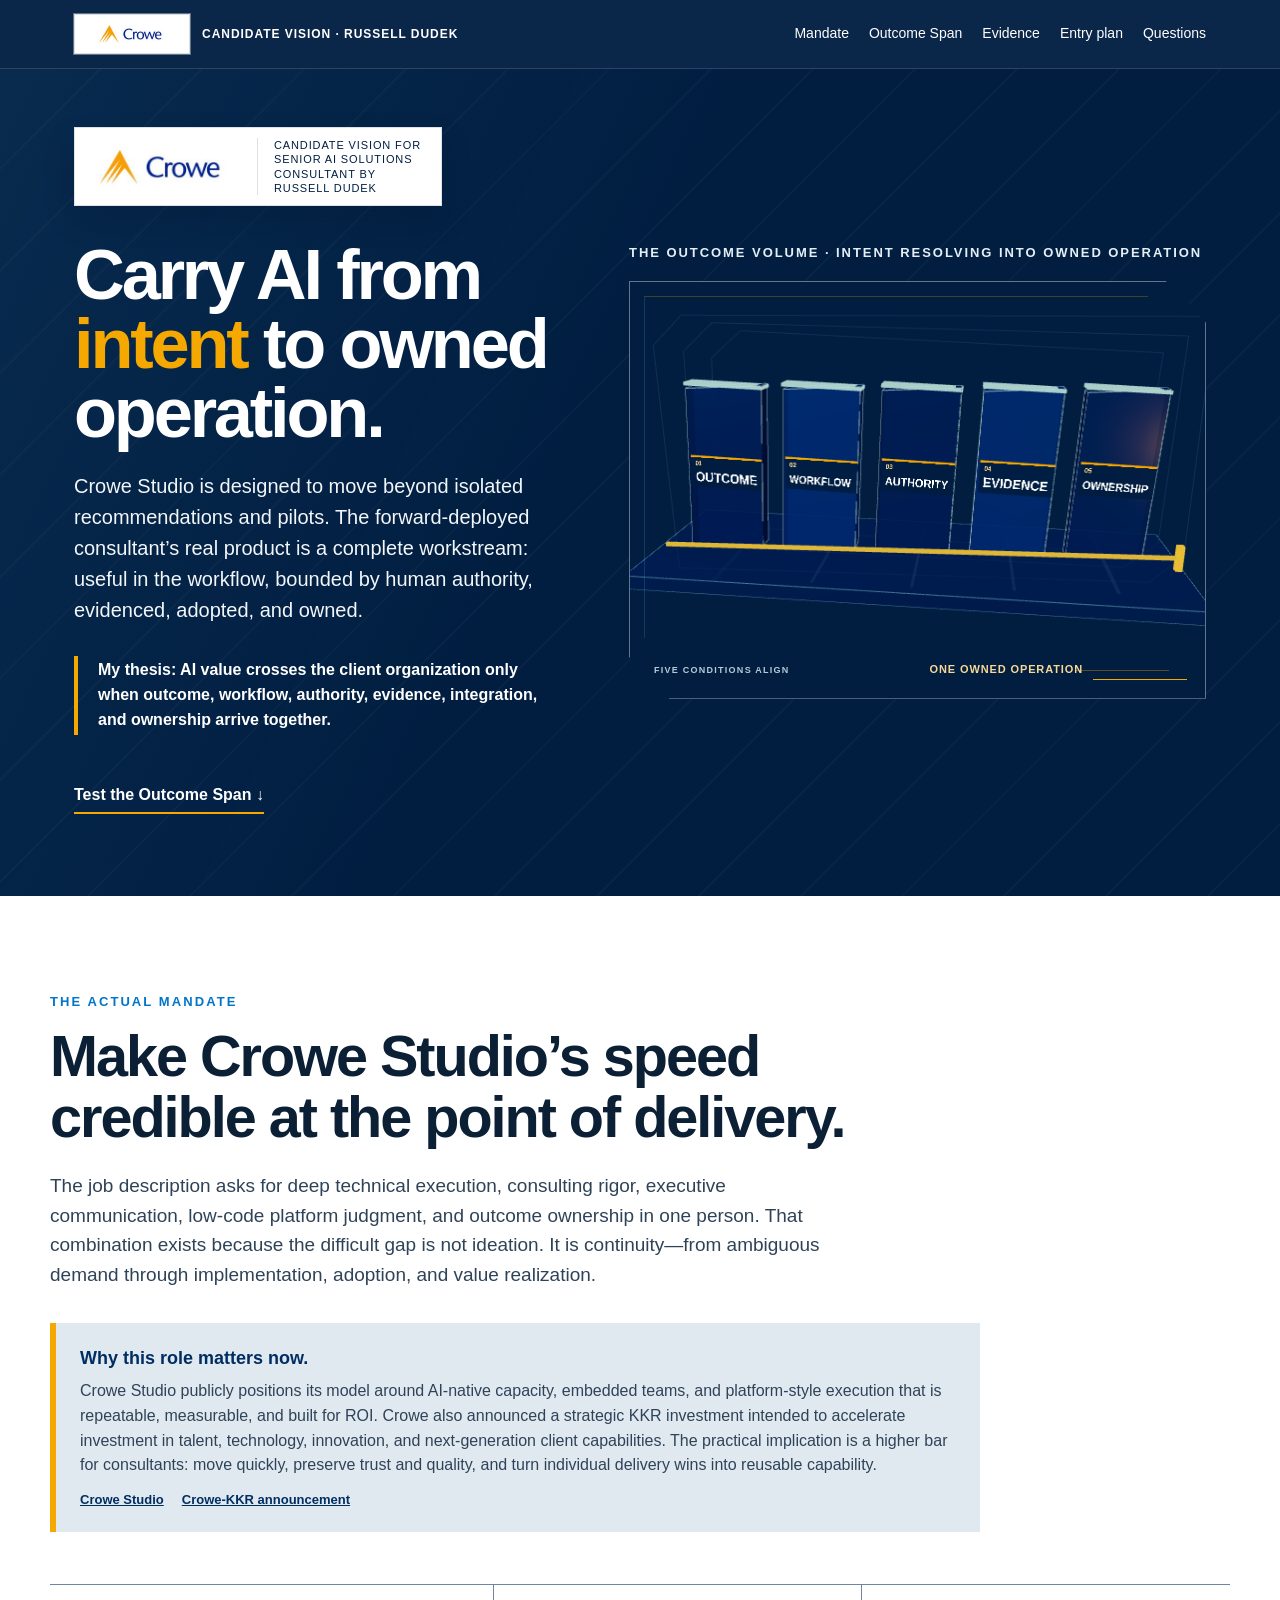
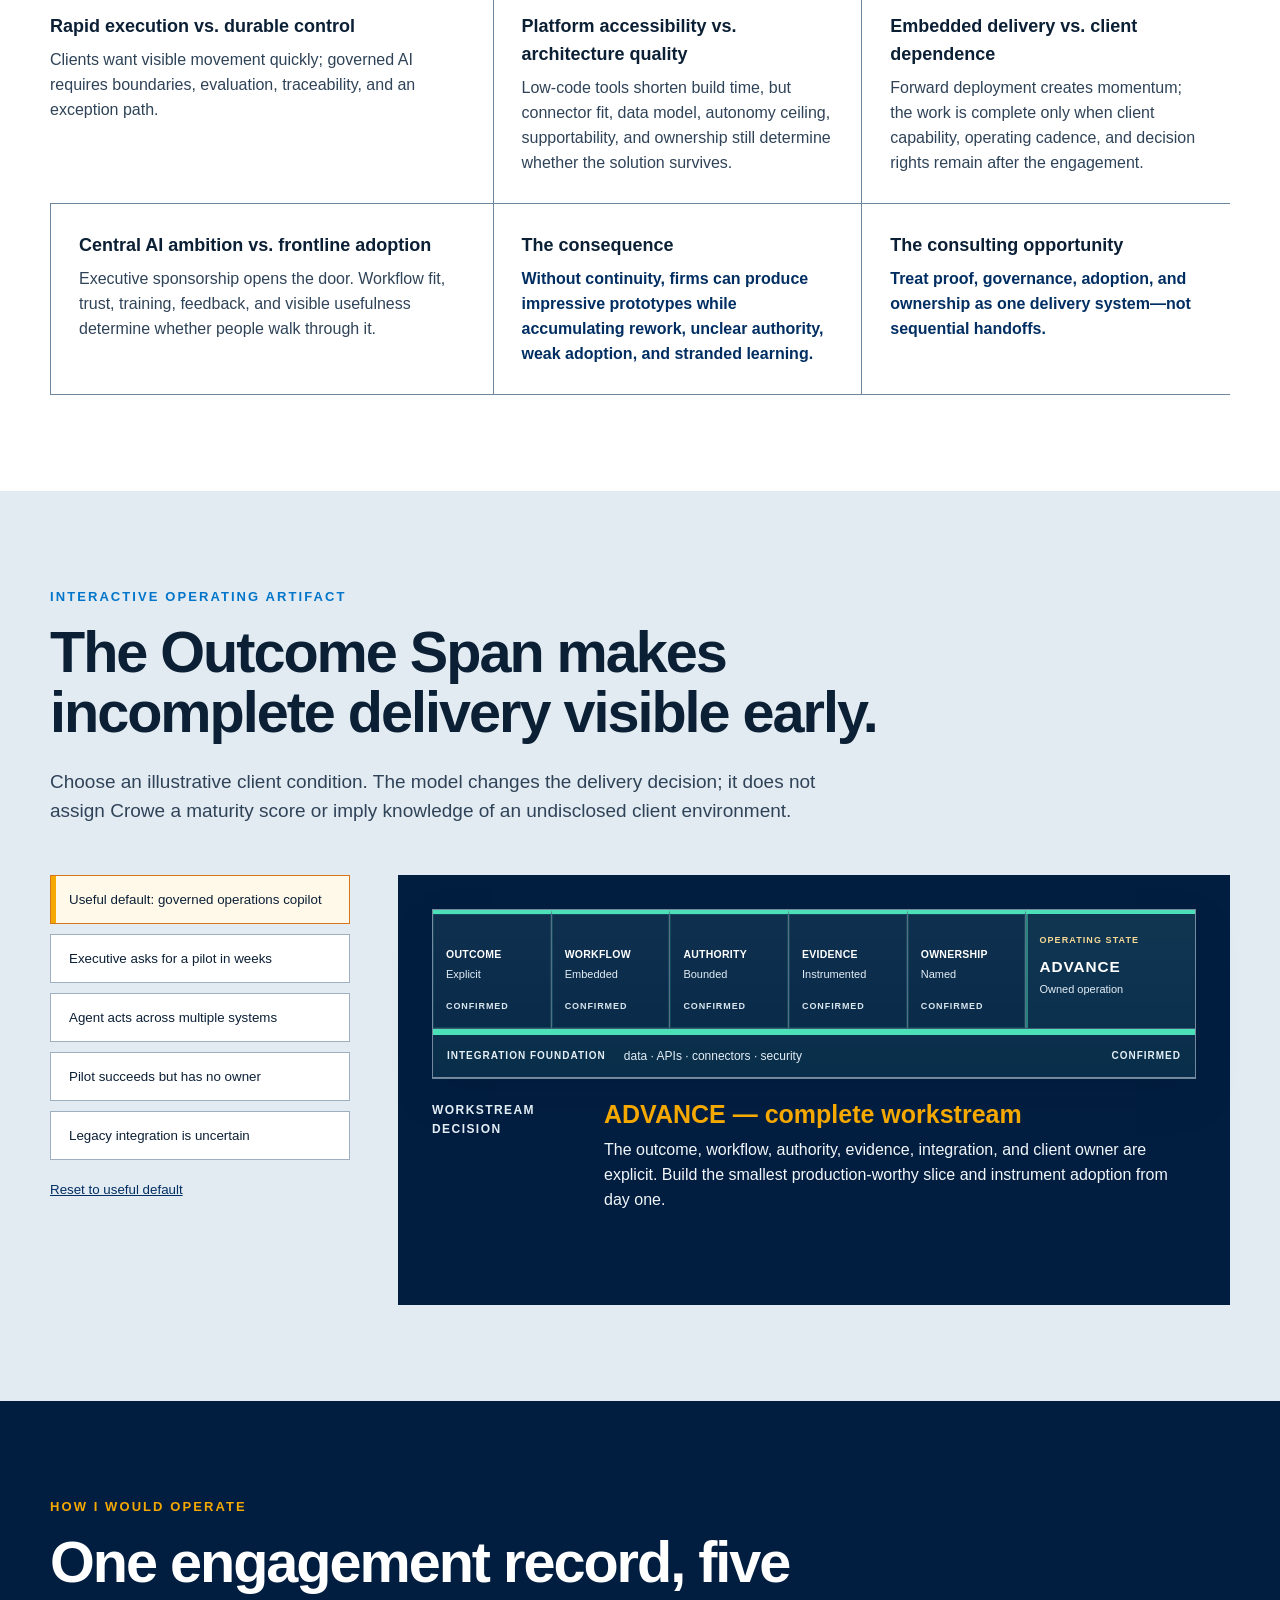
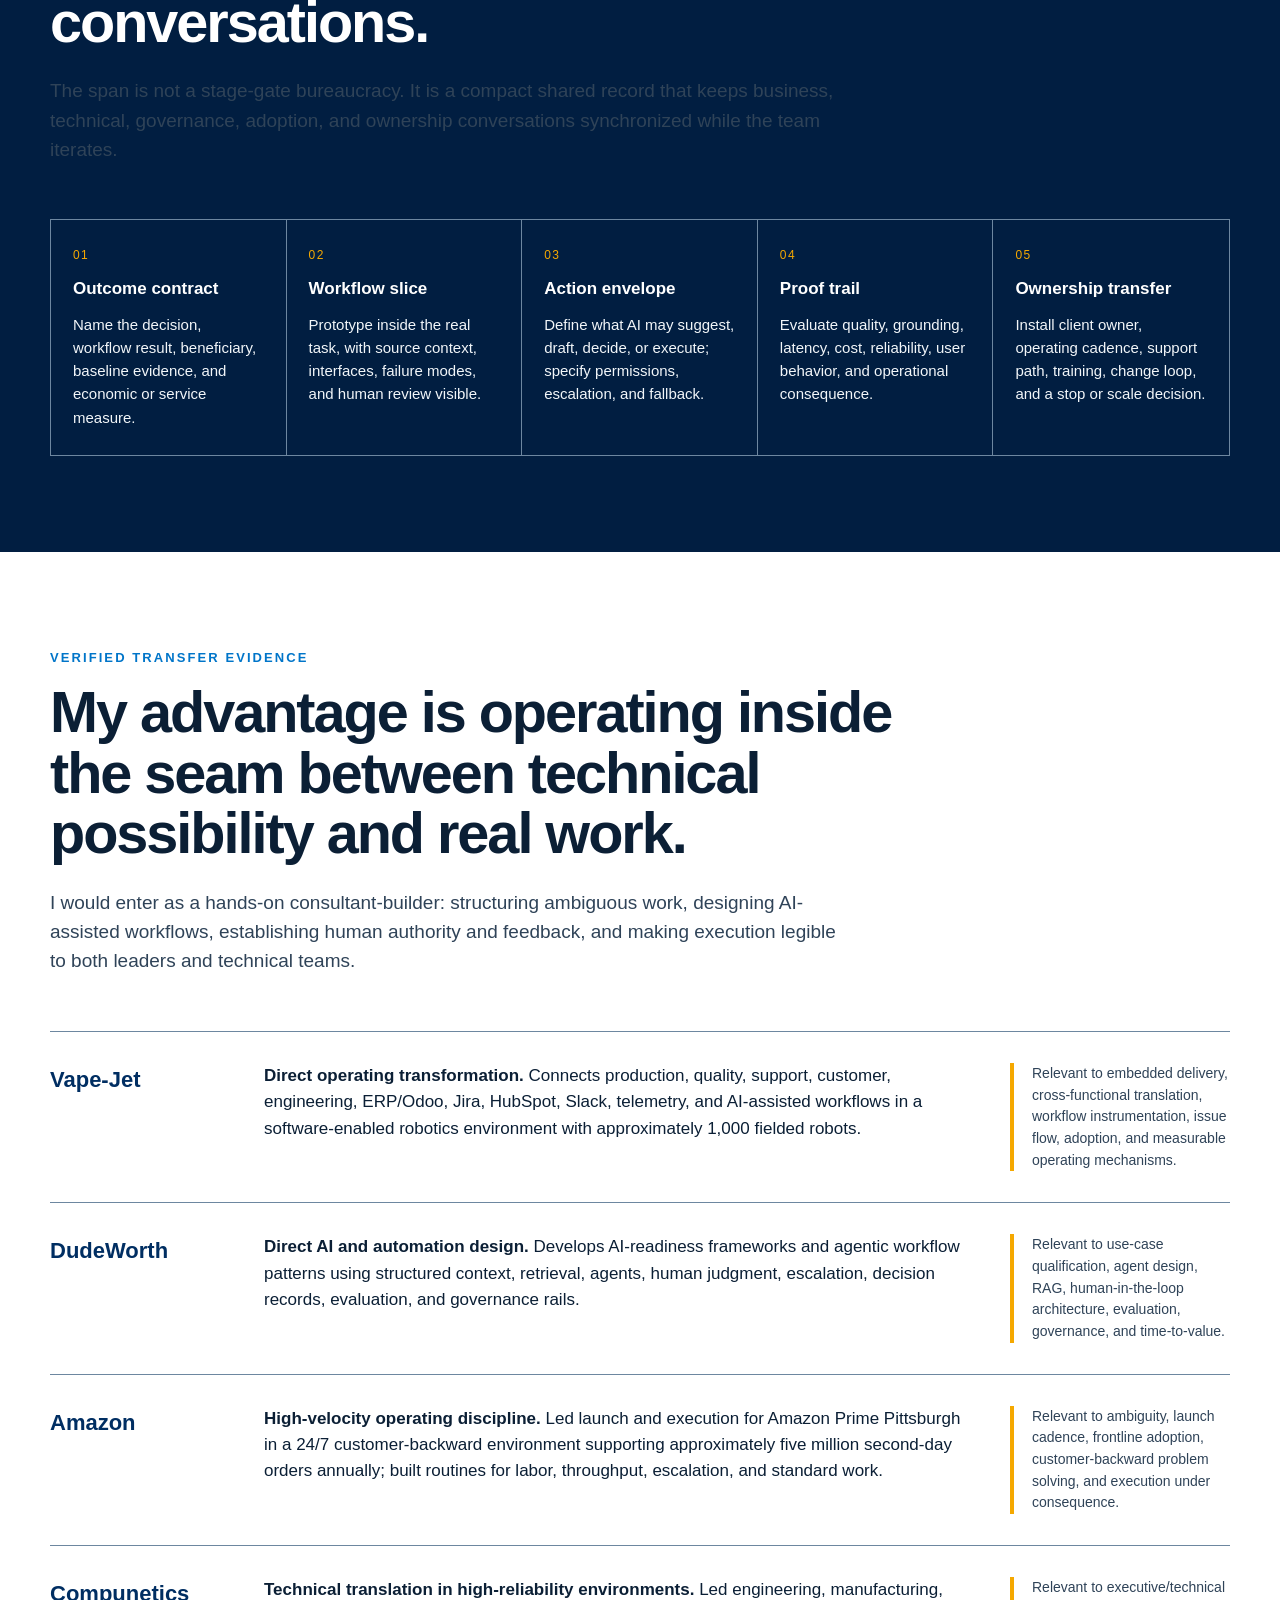
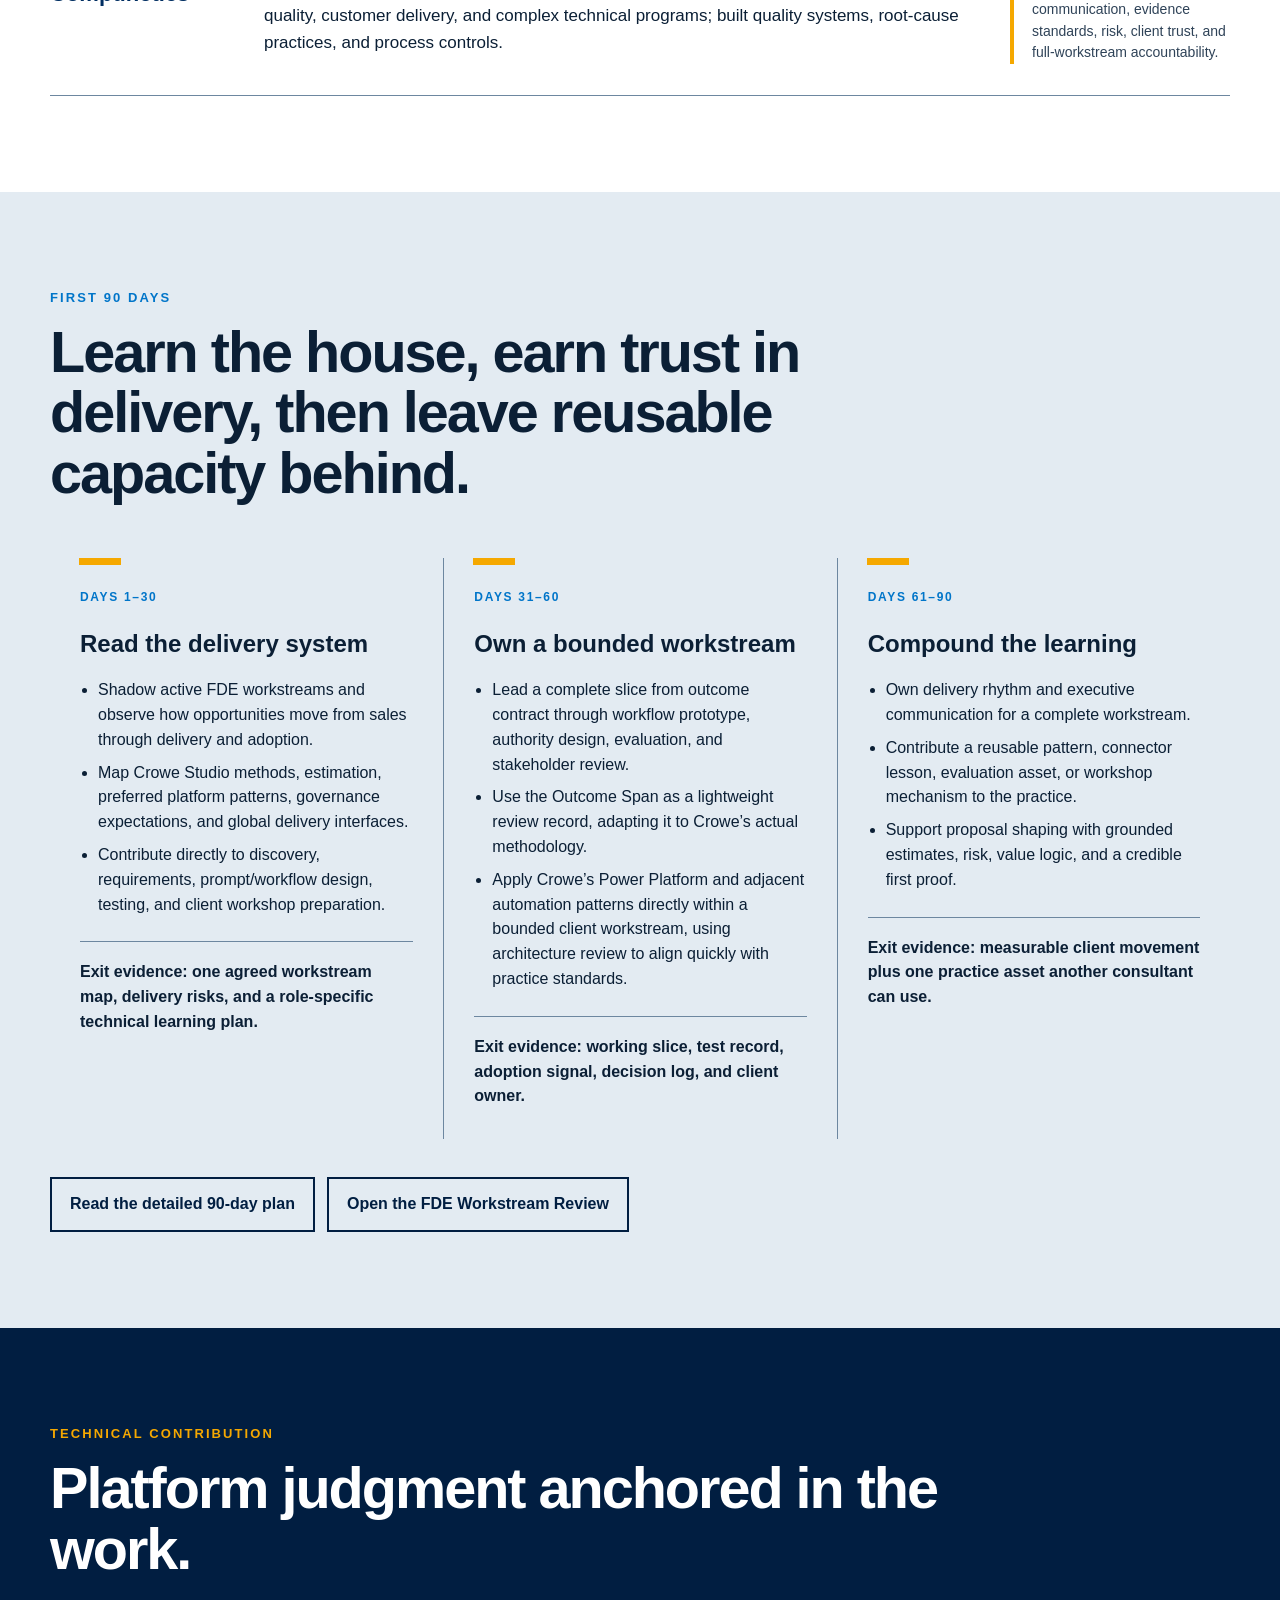
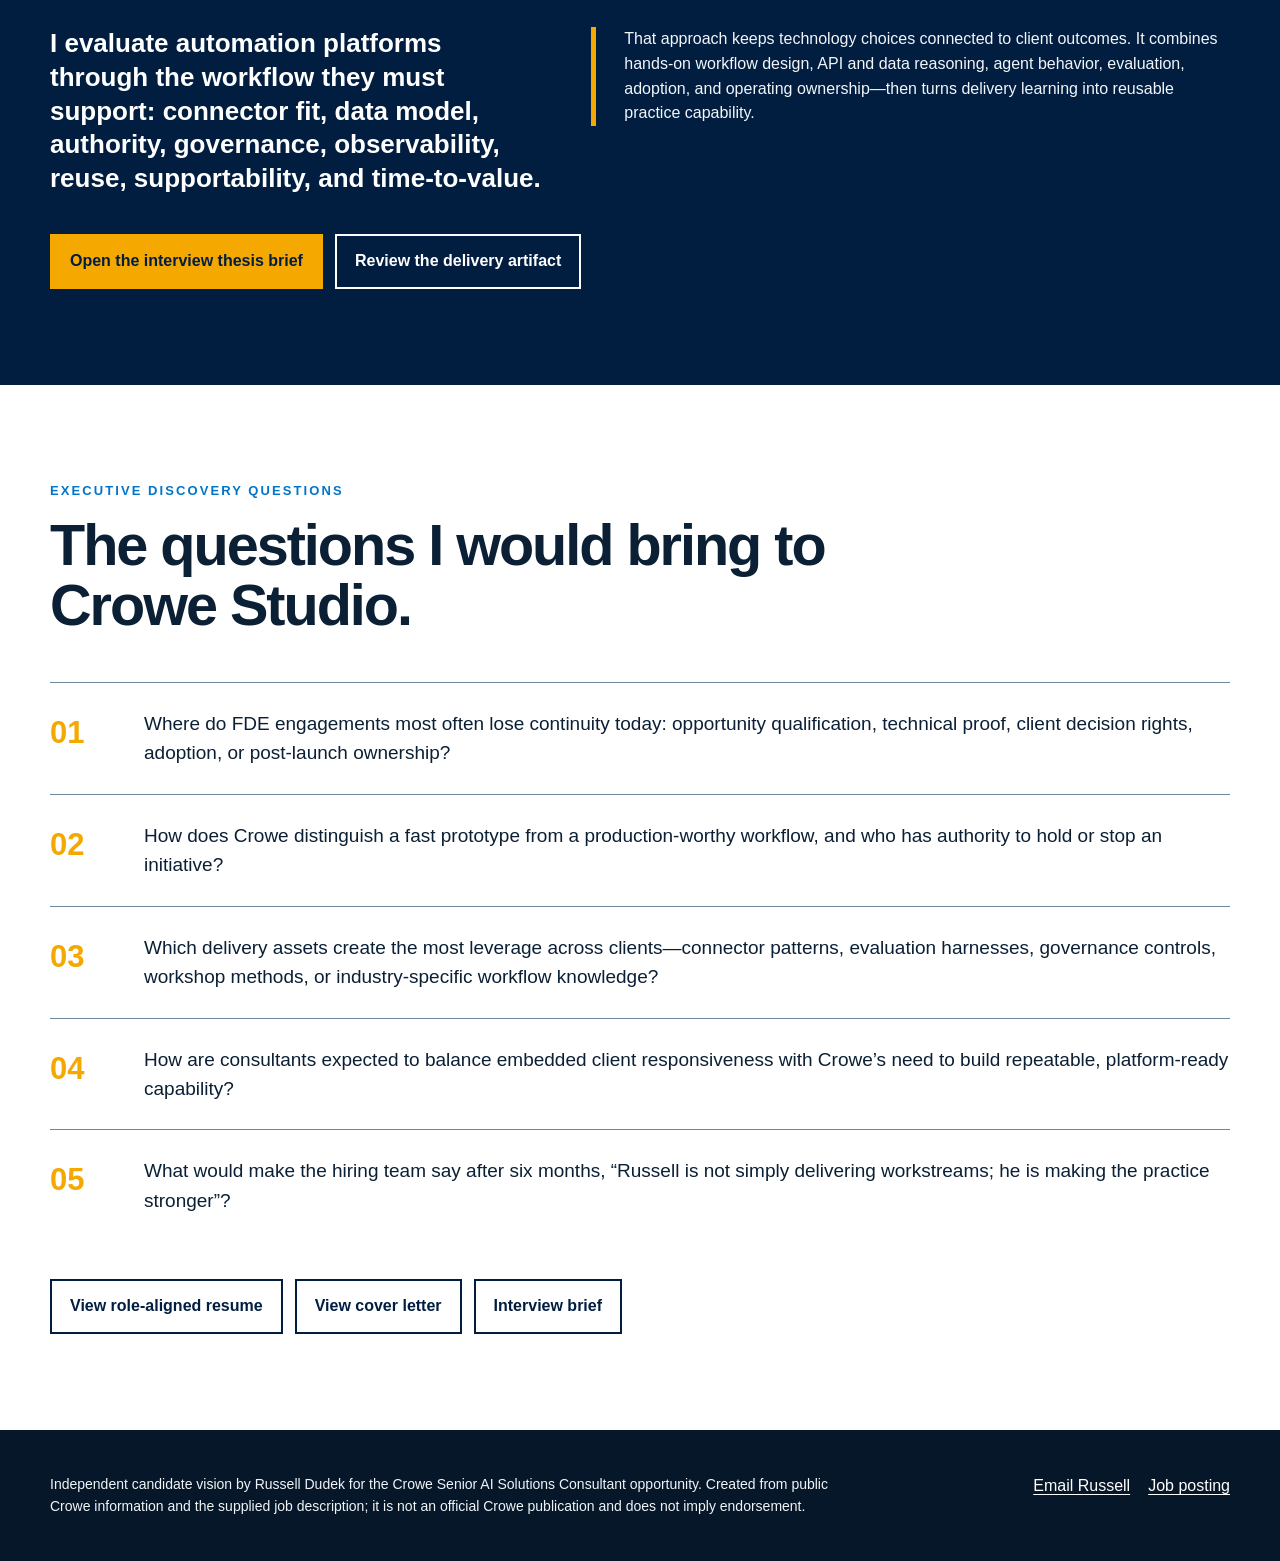
==== commit 0d2aa06a: "Refresh candidate campaign artifacts" ====
--- a/index.html
+++ b/index.html
@@ -1 +1 @@
-<!doctype html><html lang="en"><head><meta charset="utf-8"><meta name="viewport" content="width=device-width,initial-scale=1"><title>Russell Dudek · Candidate Vision for Crowe Senior AI Solutions Consultant</title><meta name="description" content="An independent candidate vision showing how Russell Dudek would turn ambiguous AI demand into complete, adopted, measurable client workstreams at Crowe Studio."><link rel="stylesheet" href="site-v4.css?v=20260716-2"></head><body><header class="site-header"><div class="header-inner"><a class="brand-mini" href="index.html"><img src="assets/brand/crowe-wordmark.svg" alt="Crowe"><span>Candidate vision · Russell Dudek</span></a><button class="nav-toggle" aria-expanded="false" aria-controls="site-nav">Menu</button><nav class="site-nav" id="site-nav" aria-label="Campaign navigation"><a href="#mandate">Mandate</a><a href="#span">Outcome Span</a><a href="#evidence">Evidence</a><a href="#entry">Entry plan</a><a href="#questions">Questions</a></nav></div></header><main><section class="hero"><div class="hero-inner"><div><div class="company-lockup"><img src="assets/brand/crowe-wordmark.svg" alt="Crowe logo"><small>Candidate vision for Senior AI Solutions Consultant by Russell Dudek</small></div><h1>Carry AI from <em>intent</em> to owned operation.</h1><p class="hero-lead">Crowe Studio is designed to move beyond isolated recommendations and pilots. The forward-deployed consultant’s real product is a complete workstream: useful in the workflow, bounded by human authority, evidenced, adopted, and owned.</p><p class="hero-thesis">My thesis: AI value crosses the client organization only when outcome, workflow, authority, evidence, integration, and ownership arrive together.</p><a class="hero-cue" href="#span">Test the Outcome Span ↓</a></div><div class="workstream-frame hero-workstream" aria-label="Outcome Span operating model resolving five conditions into an owned operation"><div class="workstream-kicker">The Outcome Span · illustrative operating model</div><div class="continuity-rail" aria-hidden="true"></div><ol class="workstream-conditions" aria-label="Conditions for a complete AI workstream"><li class="workstream-condition" data-condition="outcome" style="--condition-order:0"><span class="condition-number">01</span><strong>Outcome</strong><small>Business result</small></li><li class="workstream-condition" data-condition="workflow" style="--condition-order:1"><span class="condition-number">02</span><strong>Workflow</strong><small>Useful in the task</small></li><li class="workstream-condition" data-condition="authority" style="--condition-order:2"><span class="condition-number">03</span><strong>Authority</strong><small>Human boundaries</small></li><li class="workstream-condition" data-condition="evidence" style="--condition-order:3"><span class="condition-number">04</span><strong>Evidence</strong><small>Proof and trace</small></li><li class="workstream-condition" data-condition="ownership" style="--condition-order:4"><span class="condition-number">05</span><strong>Ownership</strong><small>Cadence and support</small></li></ol><div class="workstream-foundation"><span>Integration foundation</span><small>data · APIs · connectors · security</small></div><div class="ownership-terminal"><span>Owned operation</span></div></div></div></section><section class="section" id="mandate"><div class="wrap"><div class="section-kicker">The actual mandate</div><h2>Make Crowe Studio’s speed credible at the point of delivery.</h2><p class="section-intro">The job description asks for deep technical execution, consulting rigor, executive communication, low-code platform judgment, and outcome ownership in one person. That combination exists because the difficult gap is not ideation. It is continuity—from ambiguous demand through implementation, adoption, and value realization.</p><div class="company-moment"><strong>Why this role matters now.</strong><p>Crowe Studio publicly positions its model around AI-native capacity, embedded teams, and platform-style execution that is repeatable, measurable, and built for ROI. Crowe also announced a strategic KKR investment intended to accelerate investment in talent, technology, innovation, and next-generation client capabilities. The practical implication is a higher bar for consultants: move quickly, preserve trust and quality, and turn individual delivery wins into reusable capability.</p><div class="moment-sources"><a href="https://www.crowe.com/services/crowe-studio">Crowe Studio</a><a href="https://www.crowe.com/news/crowe-accelerates-long-term-growth-trajectory-with-investment-from-kkr">Crowe-KKR announcement</a></div></div><div class="tension-line"><div><h3>Rapid execution vs. durable control</h3><p>Clients want visible movement quickly; governed AI requires boundaries, evaluation, traceability, and an exception path.</p></div><div><h3>Platform accessibility vs. architecture quality</h3><p>Low-code tools shorten build time, but connector fit, data model, autonomy ceiling, supportability, and ownership still determine whether the solution survives.</p></div><div><h3>Embedded delivery vs. client dependence</h3><p>Forward deployment creates momentum; the work is complete only when client capability, operating cadence, and decision rights remain after the engagement.</p></div><div><h3>Central AI ambition vs. frontline adoption</h3><p>Executive sponsorship opens the door. Workflow fit, trust, training, feedback, and visible usefulness determine whether people walk through it.</p></div><div><h3>The consequence</h3><p class="tension-result">Without continuity, firms can produce impressive prototypes while accumulating rework, unclear authority, weak adoption, and stranded learning.</p></div><div><h3>The consulting opportunity</h3><p class="tension-result">Treat proof, governance, adoption, and ownership as one delivery system—not sequential handoffs.</p></div></div></div></section><section class="section mist" id="span"><div class="wrap"><div class="section-kicker">Interactive operating artifact</div><h2>The Outcome Span makes incomplete delivery visible early.</h2><p class="section-intro">Choose an illustrative client condition. The model changes the delivery decision; it does not assign Crowe a maturity score or imply knowledge of an undisclosed client environment.</p><div class="span-lab"><div><div class="scenario-list" role="group" aria-label="Choose a delivery scenario"><button data-scenario="baseline" aria-pressed="true">Useful default: governed operations copilot</button><button data-scenario="speed" aria-pressed="false">Executive asks for a pilot in weeks</button><button data-scenario="agent" aria-pressed="false">Agent acts across multiple systems</button><button data-scenario="orphan" aria-pressed="false">Pilot succeeds but has no owner</button><button data-scenario="legacy" aria-pressed="false">Legacy integration is uncertain</button></div><button class="reset-button" id="reset-scenario">Reset to useful default</button></div><div class="lab-stage" data-state="baseline"><div class="workstream-frame scenario-workstream" aria-label="Scenario workstream conditions" data-integration-state="active" data-ownership-state="closed" data-boundary-state="none"><div class="continuity-rail" aria-hidden="true"></div><ol class="workstream-conditions"><li class="workstream-condition" data-condition="outcome" data-condition-state="active"><strong>Outcome</strong><small>Explicit</small></li><li class="workstream-condition" data-condition="workflow" data-condition-state="active"><strong>Workflow</strong><small>Embedded</small></li><li class="workstream-condition" data-condition="authority" data-condition-state="active"><strong>Authority</strong><small>Bounded</small></li><li class="workstream-condition" data-condition="evidence" data-condition-state="active"><strong>Evidence</strong><small>Instrumented</small></li><li class="workstream-condition" data-condition="ownership" data-condition-state="active"><strong>Ownership</strong><small>Named</small></li></ol><div class="boundary-bracket" aria-hidden="true"></div><div class="workstream-foundation" data-integration-state="active"><span>Integration foundation</span><small>data · APIs · connectors · security</small></div><div class="ownership-terminal" data-ownership-state="closed"><span>Owned operation</span></div></div><div class="decision-readout" aria-live="polite"><div class="decision-label">Workstream decision</div><div><div class="decision-status" id="decision-status"></div><div class="decision-copy" id="decision-copy"></div></div></div></div></div></div></section><section class="section dark"><div class="wrap"><div class="section-kicker">How I would operate</div><h2>One engagement record, five conversations.</h2><p class="section-intro">The span is not a stage-gate bureaucracy. It is a compact shared record that keeps business, technical, governance, adoption, and ownership conversations synchronized while the team iterates.</p><div class="model-strip"><div><span>01</span><h3>Outcome contract</h3><p>Name the decision, workflow result, beneficiary, baseline evidence, and economic or service measure.</p></div><div><span>02</span><h3>Workflow slice</h3><p>Prototype inside the real task, with source context, interfaces, failure modes, and human review visible.</p></div><div><span>03</span><h3>Action envelope</h3><p>Define what AI may suggest, draft, decide, or execute; specify permissions, escalation, and fallback.</p></div><div><span>04</span><h3>Proof trail</h3><p>Evaluate quality, grounding, latency, cost, reliability, user behavior, and operational consequence.</p></div><div><span>05</span><h3>Ownership transfer</h3><p>Install client owner, operating cadence, support path, training, change loop, and a stop or scale decision.</p></div></div></div></section><section class="section" id="evidence"><div class="wrap"><div class="section-kicker">Verified transfer evidence</div><h2>My advantage is operating inside the seam between technical possibility and real work.</h2><p class="section-intro">I would enter as a hands-on consultant-builder: structuring ambiguous work, designing AI-assisted workflows, establishing human authority and feedback, and making execution legible to both leaders and technical teams.</p><div class="evidence-trail"><div class="evidence-item"><div class="org">Vape-Jet</div><div class="work"><strong>Direct operating transformation.</strong> Connects production, quality, support, customer, engineering, ERP/Odoo, Jira, HubSpot, Slack, telemetry, and AI-assisted workflows in a software-enabled robotics environment with approximately 1,000 fielded robots.</div><div class="transfer">Relevant to embedded delivery, cross-functional translation, workflow instrumentation, issue flow, adoption, and measurable operating mechanisms.</div></div><div class="evidence-item"><div class="org">DudeWorth</div><div class="work"><strong>Direct AI and automation design.</strong> Develops AI-readiness frameworks and agentic workflow patterns using structured context, retrieval, agents, human judgment, escalation, decision records, evaluation, and governance rails.</div><div class="transfer">Relevant to use-case qualification, agent design, RAG, human-in-the-loop architecture, evaluation, governance, and time-to-value.</div></div><div class="evidence-item"><div class="org">Amazon</div><div class="work"><strong>High-velocity operating discipline.</strong> Led launch and execution for Amazon Prime Pittsburgh in a 24/7 customer-backward environment supporting approximately five million second-day orders annually; built routines for labor, throughput, escalation, and standard work.</div><div class="transfer">Relevant to ambiguity, launch cadence, frontline adoption, customer-backward problem solving, and execution under consequence.</div></div><div class="evidence-item"><div class="org">Compunetics</div><div class="work"><strong>Technical translation in high-reliability environments.</strong> Led engineering, manufacturing, quality, customer delivery, and complex technical programs; built quality systems, root-cause practices, and process controls.</div><div class="transfer">Relevant to executive/technical communication, evidence standards, risk, client trust, and full-workstream accountability.</div></div></div><p class="claim-note">Evidence boundary: this campaign does not claim prior Crowe delivery, undisclosed client work, or verified production tenure in every platform named in the posting. It demonstrates a transferable operating system and proposes a concrete way to prove platform judgment through a role-specific working session.</p></div></section><section class="section mist" id="entry"><div class="wrap"><div class="section-kicker">First 90 days</div><h2>Learn the house, earn trust in delivery, then leave reusable capacity behind.</h2><div class="timeline"><div class="phase"><div class="days">Days 1–30</div><h3>Read the delivery system</h3><ul><li>Shadow active FDE workstreams and observe how opportunities move from sales through delivery and adoption.</li><li>Map Crowe Studio methods, estimation, preferred platform patterns, governance expectations, and global delivery interfaces.</li><li>Contribute directly to discovery, requirements, prompt/workflow design, testing, and client workshop preparation.</li></ul><div class="exit">Exit evidence: one agreed workstream map, delivery risks, and a role-specific technical learning plan.</div></div><div class="phase"><div class="days">Days 31–60</div><h3>Own a bounded workstream</h3><ul><li>Lead a complete slice from outcome contract through workflow prototype, authority design, evaluation, and stakeholder review.</li><li>Use the Outcome Span as a lightweight review record, adapting it to Crowe’s actual methodology.</li><li>Build confidence in Power Platform and adjacent automation choices through supervised architecture and hands-on configuration.</li></ul><div class="exit">Exit evidence: working slice, test record, adoption signal, decision log, and client owner.</div></div><div class="phase"><div class="days">Days 61–90</div><h3>Compound the learning</h3><ul><li>Own delivery rhythm and executive communication for a complete workstream.</li><li>Contribute a reusable pattern, connector lesson, evaluation asset, or workshop mechanism to the practice.</li><li>Support proposal shaping with grounded estimates, risk, value logic, and a credible first proof.</li></ul><div class="exit">Exit evidence: measurable client movement plus one practice asset another consultant can use.</div></div></div><div class="cta-row"><a class="button light-secondary" href="90-day-plan.html">Read the detailed 90-day plan</a><a class="button light-secondary" href="fde-workstream-review.html">Open the FDE Workstream Review</a></div></div></section><section class="section dark"><div class="wrap"><div class="section-kicker">Strongest reasonable hiring question</div><h2>Can Russell convert broad AI and operating depth into Crowe’s preferred low-code delivery stack quickly enough?</h2><div class="objection-band"><div class="risk">That is the right question. Tool-name familiarity is not interchangeable with production judgment, and the posting explicitly expects advanced low-code architecture.</div><div class="answer">My affirmative case is not “I have used everything.” It is that I already work directly in the underlying decisions: workflow decomposition, data and API boundaries, agent behavior, human authority, evaluation, governance, adoption, and operating ownership. I would make the remaining platform-specific proof observable early through a 60–90 minute architecture working session and a bounded build: compare Power Platform, n8n, Make, and Zapier against one real workflow’s connector fit, autonomy ceiling, governance, reuse, supportability, and time-to-value; then configure the selected path under Crowe’s standards.</div></div><div class="cta-row"><a class="button" href="objection-analysis.html">Review the technical-value case</a><a class="button secondary" href="interview-brief.html">Open the interview thesis brief</a></div></div></section><section class="section" id="questions"><div class="wrap"><div class="section-kicker">Executive discovery questions</div><h2>The questions I would bring to Crowe Studio.</h2><div class="questions"><div class="question"><p>Where do FDE engagements most often lose continuity today: opportunity qualification, technical proof, client decision rights, adoption, or post-launch ownership?</p></div><div class="question"><p>How does Crowe distinguish a fast prototype from a production-worthy workflow, and who has authority to hold or stop an initiative?</p></div><div class="question"><p>Which delivery assets create the most leverage across clients—connector patterns, evaluation harnesses, governance controls, workshop methods, or industry-specific workflow knowledge?</p></div><div class="question"><p>How are consultants expected to balance embedded client responsiveness with Crowe’s need to build repeatable, platform-ready capability?</p></div><div class="question"><p>What would make the hiring team say after six months, “Russell is not simply delivering workstreams; he is making the practice stronger”?</p></div></div><div class="cta-row"><a class="button light-secondary" href="resume.html">View role-aligned resume</a><a class="button light-secondary" href="cover-letter.html">View cover letter</a><a class="button light-secondary" href="interview-brief.html">Interview brief</a></div></div></section></main><footer class="site-footer"><div class="footer-inner"><p>Independent candidate vision by Russell Dudek for the Crowe Senior AI Solutions Consultant opportunity. Created from public Crowe information and the supplied job description; it is not an official Crowe publication and does not imply endorsement.</p><div class="footer-links"><a href="mailto:russelldudek@gmail.com">Email Russell</a><a href="https://careers.crowe.com/job/CROCROUSR51627EXTERNALENUS/Senior-AI-Solutions-Consultant?utm_source=linkedin&utm_medium=phenom-feeds">Job posting</a></div></div></footer><script src="app.js"></script></body></html>+<!doctype html><html lang="en"><head><meta charset="utf-8"><meta name="viewport" content="width=device-width,initial-scale=1"><title>Russell Dudek · Candidate Vision for Crowe Senior AI Solutions Consultant</title><meta name="description" content="An independent candidate vision showing how Russell Dudek would turn ambiguous AI demand into complete, adopted, measurable client workstreams at Crowe Studio."><link rel="stylesheet" href="site-v4.css?v=20260716-2"></head><body><header class="site-header"><div class="header-inner"><a class="brand-mini" href="index.html"><img src="assets/brand/crowe-wordmark.svg" alt="Crowe"><span>Candidate vision · Russell Dudek</span></a><button class="nav-toggle" aria-expanded="false" aria-controls="site-nav">Menu</button><nav class="site-nav" id="site-nav" aria-label="Campaign navigation"><a href="#mandate">Mandate</a><a href="#span">Outcome Span</a><a href="#evidence">Evidence</a><a href="#entry">Entry plan</a><a href="#questions">Questions</a></nav></div></header><main><section class="hero"><div class="hero-inner"><div><div class="company-lockup"><img src="assets/brand/crowe-wordmark.svg" alt="Crowe logo"><small>Candidate vision for Senior AI Solutions Consultant by Russell Dudek</small></div><h1>Carry AI from <em>intent</em> to owned operation.</h1><p class="hero-lead">Crowe Studio is designed to move beyond isolated recommendations and pilots. The forward-deployed consultant’s real product is a complete workstream: useful in the workflow, bounded by human authority, evidenced, adopted, and owned.</p><p class="hero-thesis">My thesis: AI value crosses the client organization only when outcome, workflow, authority, evidence, integration, and ownership arrive together.</p><a class="hero-cue" href="#span">Test the Outcome Span ↓</a></div><div class="workstream-frame hero-workstream" aria-label="Outcome Span operating model resolving five conditions into an owned operation"><div class="workstream-kicker">The Outcome Span · illustrative operating model</div><div class="continuity-rail" aria-hidden="true"></div><ol class="workstream-conditions" aria-label="Conditions for a complete AI workstream"><li class="workstream-condition" data-condition="outcome" style="--condition-order:0"><span class="condition-number">01</span><strong>Outcome</strong><small>Business result</small></li><li class="workstream-condition" data-condition="workflow" style="--condition-order:1"><span class="condition-number">02</span><strong>Workflow</strong><small>Useful in the task</small></li><li class="workstream-condition" data-condition="authority" style="--condition-order:2"><span class="condition-number">03</span><strong>Authority</strong><small>Human boundaries</small></li><li class="workstream-condition" data-condition="evidence" style="--condition-order:3"><span class="condition-number">04</span><strong>Evidence</strong><small>Proof and trace</small></li><li class="workstream-condition" data-condition="ownership" style="--condition-order:4"><span class="condition-number">05</span><strong>Ownership</strong><small>Cadence and support</small></li></ol><div class="workstream-foundation"><span>Integration foundation</span><small>data · APIs · connectors · security</small></div><div class="ownership-terminal"><span>Owned operation</span></div></div></div></section><section class="section" id="mandate"><div class="wrap"><div class="section-kicker">The actual mandate</div><h2>Make Crowe Studio’s speed credible at the point of delivery.</h2><p class="section-intro">The job description asks for deep technical execution, consulting rigor, executive communication, low-code platform judgment, and outcome ownership in one person. That combination exists because the difficult gap is not ideation. It is continuity—from ambiguous demand through implementation, adoption, and value realization.</p><div class="company-moment"><strong>Why this role matters now.</strong><p>Crowe Studio publicly positions its model around AI-native capacity, embedded teams, and platform-style execution that is repeatable, measurable, and built for ROI. Crowe also announced a strategic KKR investment intended to accelerate investment in talent, technology, innovation, and next-generation client capabilities. The practical implication is a higher bar for consultants: move quickly, preserve trust and quality, and turn individual delivery wins into reusable capability.</p><div class="moment-sources"><a href="https://www.crowe.com/services/crowe-studio">Crowe Studio</a><a href="https://www.crowe.com/news/crowe-accelerates-long-term-growth-trajectory-with-investment-from-kkr">Crowe-KKR announcement</a></div></div><div class="tension-line"><div><h3>Rapid execution vs. durable control</h3><p>Clients want visible movement quickly; governed AI requires boundaries, evaluation, traceability, and an exception path.</p></div><div><h3>Platform accessibility vs. architecture quality</h3><p>Low-code tools shorten build time, but connector fit, data model, autonomy ceiling, supportability, and ownership still determine whether the solution survives.</p></div><div><h3>Embedded delivery vs. client dependence</h3><p>Forward deployment creates momentum; the work is complete only when client capability, operating cadence, and decision rights remain after the engagement.</p></div><div><h3>Central AI ambition vs. frontline adoption</h3><p>Executive sponsorship opens the door. Workflow fit, trust, training, feedback, and visible usefulness determine whether people walk through it.</p></div><div><h3>The consequence</h3><p class="tension-result">Without continuity, firms can produce impressive prototypes while accumulating rework, unclear authority, weak adoption, and stranded learning.</p></div><div><h3>The consulting opportunity</h3><p class="tension-result">Treat proof, governance, adoption, and ownership as one delivery system—not sequential handoffs.</p></div></div></div></section><section class="section mist" id="span"><div class="wrap"><div class="section-kicker">Interactive operating artifact</div><h2>The Outcome Span makes incomplete delivery visible early.</h2><p class="section-intro">Choose an illustrative client condition. The model changes the delivery decision; it does not assign Crowe a maturity score or imply knowledge of an undisclosed client environment.</p><div class="span-lab"><div><div class="scenario-list" role="group" aria-label="Choose a delivery scenario"><button data-scenario="baseline" aria-pressed="true">Useful default: governed operations copilot</button><button data-scenario="speed" aria-pressed="false">Executive asks for a pilot in weeks</button><button data-scenario="agent" aria-pressed="false">Agent acts across multiple systems</button><button data-scenario="orphan" aria-pressed="false">Pilot succeeds but has no owner</button><button data-scenario="legacy" aria-pressed="false">Legacy integration is uncertain</button></div><button class="reset-button" id="reset-scenario">Reset to useful default</button></div><div class="lab-stage" data-state="baseline"><div class="workstream-frame scenario-workstream" aria-label="Scenario workstream conditions" data-integration-state="active" data-ownership-state="closed" data-boundary-state="none"><div class="continuity-rail" aria-hidden="true"></div><ol class="workstream-conditions"><li class="workstream-condition" data-condition="outcome" data-condition-state="active"><strong>Outcome</strong><small>Explicit</small></li><li class="workstream-condition" data-condition="workflow" data-condition-state="active"><strong>Workflow</strong><small>Embedded</small></li><li class="workstream-condition" data-condition="authority" data-condition-state="active"><strong>Authority</strong><small>Bounded</small></li><li class="workstream-condition" data-condition="evidence" data-condition-state="active"><strong>Evidence</strong><small>Instrumented</small></li><li class="workstream-condition" data-condition="ownership" data-condition-state="active"><strong>Ownership</strong><small>Named</small></li></ol><div class="boundary-bracket" aria-hidden="true"></div><div class="workstream-foundation" data-integration-state="active"><span>Integration foundation</span><small>data · APIs · connectors · security</small></div><div class="ownership-terminal" data-ownership-state="closed"><span>Owned operation</span></div></div><div class="decision-readout" aria-live="polite"><div class="decision-label">Workstream decision</div><div><div class="decision-status" id="decision-status"></div><div class="decision-copy" id="decision-copy"></div></div></div></div></div></div></section><section class="section dark"><div class="wrap"><div class="section-kicker">How I would operate</div><h2>One engagement record, five conversations.</h2><p class="section-intro">The span is not a stage-gate bureaucracy. It is a compact shared record that keeps business, technical, governance, adoption, and ownership conversations synchronized while the team iterates.</p><div class="model-strip"><div><span>01</span><h3>Outcome contract</h3><p>Name the decision, workflow result, beneficiary, baseline evidence, and economic or service measure.</p></div><div><span>02</span><h3>Workflow slice</h3><p>Prototype inside the real task, with source context, interfaces, failure modes, and human review visible.</p></div><div><span>03</span><h3>Action envelope</h3><p>Define what AI may suggest, draft, decide, or execute; specify permissions, escalation, and fallback.</p></div><div><span>04</span><h3>Proof trail</h3><p>Evaluate quality, grounding, latency, cost, reliability, user behavior, and operational consequence.</p></div><div><span>05</span><h3>Ownership transfer</h3><p>Install client owner, operating cadence, support path, training, change loop, and a stop or scale decision.</p></div></div></div></section><section class="section" id="evidence"><div class="wrap"><div class="section-kicker">Verified transfer evidence</div><h2>My advantage is operating inside the seam between technical possibility and real work.</h2><p class="section-intro">I would enter as a hands-on consultant-builder: structuring ambiguous work, designing AI-assisted workflows, establishing human authority and feedback, and making execution legible to both leaders and technical teams.</p><div class="evidence-trail"><div class="evidence-item"><div class="org">Vape-Jet</div><div class="work"><strong>Direct operating transformation.</strong> Connects production, quality, support, customer, engineering, ERP/Odoo, Jira, HubSpot, Slack, telemetry, and AI-assisted workflows in a software-enabled robotics environment with approximately 1,000 fielded robots.</div><div class="transfer">Relevant to embedded delivery, cross-functional translation, workflow instrumentation, issue flow, adoption, and measurable operating mechanisms.</div></div><div class="evidence-item"><div class="org">DudeWorth</div><div class="work"><strong>Direct AI and automation design.</strong> Develops AI-readiness frameworks and agentic workflow patterns using structured context, retrieval, agents, human judgment, escalation, decision records, evaluation, and governance rails.</div><div class="transfer">Relevant to use-case qualification, agent design, RAG, human-in-the-loop architecture, evaluation, governance, and time-to-value.</div></div><div class="evidence-item"><div class="org">Amazon</div><div class="work"><strong>High-velocity operating discipline.</strong> Led launch and execution for Amazon Prime Pittsburgh in a 24/7 customer-backward environment supporting approximately five million second-day orders annually; built routines for labor, throughput, escalation, and standard work.</div><div class="transfer">Relevant to ambiguity, launch cadence, frontline adoption, customer-backward problem solving, and execution under consequence.</div></div><div class="evidence-item"><div class="org">Compunetics</div><div class="work"><strong>Technical translation in high-reliability environments.</strong> Led engineering, manufacturing, quality, customer delivery, and complex technical programs; built quality systems, root-cause practices, and process controls.</div><div class="transfer">Relevant to executive/technical communication, evidence standards, risk, client trust, and full-workstream accountability.</div></div></div></div></section><section class="section mist" id="entry"><div class="wrap"><div class="section-kicker">First 90 days</div><h2>Learn the house, earn trust in delivery, then leave reusable capacity behind.</h2><div class="timeline"><div class="phase"><div class="days">Days 1–30</div><h3>Read the delivery system</h3><ul><li>Shadow active FDE workstreams and observe how opportunities move from sales through delivery and adoption.</li><li>Map Crowe Studio methods, estimation, preferred platform patterns, governance expectations, and global delivery interfaces.</li><li>Contribute directly to discovery, requirements, prompt/workflow design, testing, and client workshop preparation.</li></ul><div class="exit">Exit evidence: one agreed workstream map, delivery risks, and a role-specific technical learning plan.</div></div><div class="phase"><div class="days">Days 31–60</div><h3>Own a bounded workstream</h3><ul><li>Lead a complete slice from outcome contract through workflow prototype, authority design, evaluation, and stakeholder review.</li><li>Use the Outcome Span as a lightweight review record, adapting it to Crowe’s actual methodology.</li><li>Apply Crowe’s Power Platform and adjacent automation patterns directly within a bounded client workstream, using architecture review to align quickly with practice standards.</li></ul><div class="exit">Exit evidence: working slice, test record, adoption signal, decision log, and client owner.</div></div><div class="phase"><div class="days">Days 61–90</div><h3>Compound the learning</h3><ul><li>Own delivery rhythm and executive communication for a complete workstream.</li><li>Contribute a reusable pattern, connector lesson, evaluation asset, or workshop mechanism to the practice.</li><li>Support proposal shaping with grounded estimates, risk, value logic, and a credible first proof.</li></ul><div class="exit">Exit evidence: measurable client movement plus one practice asset another consultant can use.</div></div></div><div class="cta-row"><a class="button light-secondary" href="90-day-plan.html">Read the detailed 90-day plan</a><a class="button light-secondary" href="fde-workstream-review.html">Open the FDE Workstream Review</a></div></div></section><section class="section dark"><div class="wrap"><div class="section-kicker">Technical contribution</div><h2>Platform judgment anchored in the work.</h2><div class="objection-band"><div class="risk">I evaluate automation platforms through the workflow they must support: connector fit, data model, authority, governance, observability, reuse, supportability, and time-to-value.</div><div class="answer">That approach keeps technology choices connected to client outcomes. It combines hands-on workflow design, API and data reasoning, agent behavior, evaluation, adoption, and operating ownership—then turns delivery learning into reusable practice capability.</div></div><div class="cta-row"><a class="button" href="interview-brief.html">Open the interview thesis brief</a><a class="button secondary" href="fde-workstream-review.html">Review the delivery artifact</a></div></div></section><section class="section" id="questions"><div class="wrap"><div class="section-kicker">Executive discovery questions</div><h2>The questions I would bring to Crowe Studio.</h2><div class="questions"><div class="question"><p>Where do FDE engagements most often lose continuity today: opportunity qualification, technical proof, client decision rights, adoption, or post-launch ownership?</p></div><div class="question"><p>How does Crowe distinguish a fast prototype from a production-worthy workflow, and who has authority to hold or stop an initiative?</p></div><div class="question"><p>Which delivery assets create the most leverage across clients—connector patterns, evaluation harnesses, governance controls, workshop methods, or industry-specific workflow knowledge?</p></div><div class="question"><p>How are consultants expected to balance embedded client responsiveness with Crowe’s need to build repeatable, platform-ready capability?</p></div><div class="question"><p>What would make the hiring team say after six months, “Russell is not simply delivering workstreams; he is making the practice stronger”?</p></div></div><div class="cta-row"><a class="button light-secondary" href="resume.html">View role-aligned resume</a><a class="button light-secondary" href="cover-letter.html">View cover letter</a><a class="button light-secondary" href="interview-brief.html">Interview brief</a></div></div></section></main><footer class="site-footer"><div class="footer-inner"><p>Independent candidate vision by Russell Dudek for the Crowe Senior AI Solutions Consultant opportunity. Created from public Crowe information and the supplied job description; it is not an official Crowe publication and does not imply endorsement.</p><div class="footer-links"><a href="mailto:russelldudek@gmail.com">Email Russell</a><a href="https://careers.crowe.com/job/CROCROUSR51627EXTERNALENUS/Senior-AI-Solutions-Consultant?utm_source=linkedin&utm_medium=phenom-feeds">Job posting</a></div></div></footer><script src="app.js"></script></body></html>
--- a/site-v4.css
+++ b/site-v4.css
@@ -1,78 +1,2 @@
 @import url('site-v3.css?v=20260716-1');
-
-/* Executive workstream assembly: one deliberate sequence, then stillness. */
-.workstream-frame{position:relative;color:#fff;isolation:isolate;min-width:0}
-.hero-workstream{padding:26px 10px 48px 0}
-.workstream-kicker{font-size:13px;letter-spacing:.15em;text-transform:uppercase;color:#e4eef5;font-weight:800;margin-bottom:34px}
-.workstream-conditions{list-style:none;margin:0;padding:38px 48px 30px 0;display:grid;grid-template-columns:repeat(5,minmax(0,1fr));gap:8px;position:relative}
-.workstream-condition{min-height:158px;padding:20px 15px 18px;border:1px solid rgba(228,238,245,.46);border-top:4px solid #4be0b8;background:linear-gradient(180deg,rgba(255,255,255,.085),rgba(255,255,255,.018));display:flex;flex-direction:column;justify-content:flex-end;position:relative;overflow:hidden}
-.workstream-condition::before{content:"";position:absolute;left:0;right:0;top:-4px;height:4px;background:var(--crowe-amber-core);transform:scaleX(0);transform-origin:left}
-.workstream-condition::after{content:"";position:absolute;inset:0;background:linear-gradient(90deg,transparent,rgba(255,255,255,.045),transparent);opacity:.45;pointer-events:none}
-.workstream-condition strong{font-size:13px;letter-spacing:.075em;text-transform:uppercase;color:#fff;line-height:1.2}
-.workstream-condition small{margin-top:7px;font-size:11px;line-height:1.35;color:#e4eef5}
-.condition-number{position:absolute;top:15px;left:15px;font-size:10px;letter-spacing:.14em;color:#b7c9d8;font-weight:800}
-.continuity-rail{position:absolute;left:0;right:48px;top:78px;height:2px;background:var(--crowe-amber-core);transform-origin:left;z-index:3;box-shadow:0 0 0 1px rgba(245,168,0,.08)}
-.workstream-foundation{margin-right:48px;border-top:8px solid #6d87a0;padding-top:12px;display:flex;justify-content:space-between;gap:20px;color:#e4eef5;font-size:12px}
-.workstream-foundation span{font-weight:800;text-transform:uppercase;letter-spacing:.08em}
-.workstream-foundation small{font-size:12px;color:#e4eef5;text-align:right}
-.ownership-terminal{position:absolute;right:0;top:78px;bottom:0;width:34px;border-top:4px solid var(--crowe-amber-core);border-right:4px solid var(--crowe-amber-core);border-bottom:4px solid var(--crowe-amber-core)}
-.ownership-terminal span{position:absolute;right:-2px;bottom:-35px;white-space:nowrap;color:var(--crowe-amber-core);font-size:12px;font-weight:900;letter-spacing:.11em;text-transform:uppercase}
-
-@keyframes condition-settle{from{opacity:0;transform:translateY(16px)}to{opacity:1;transform:translateY(0)}}
-@keyframes condition-confirm{0%,55%{transform:scaleX(0)}100%{transform:scaleX(1)}}
-@keyframes continuity-resolve{from{transform:scaleX(0)}to{transform:scaleX(1)}}
-@keyframes ownership-close{from{opacity:0;transform:translateX(12px)}to{opacity:1;transform:translateX(0)}}
-.hero-workstream .workstream-condition{animation-name:condition-settle;animation-duration:.52s;animation-delay:calc(.18s + var(--condition-order) * .24s);animation-timing-function:cubic-bezier(.22,.61,.36,1);animation-iteration-count:1;animation-fill-mode:both}
-.hero-workstream .workstream-condition::before{animation-name:condition-confirm;animation-duration:.34s;animation-delay:calc(.56s + var(--condition-order) * .24s);animation-timing-function:ease-out;animation-iteration-count:1;animation-fill-mode:both}
-.hero-workstream .continuity-rail{animation:continuity-resolve .62s 1.72s cubic-bezier(.22,.61,.36,1) 1 both}
-.hero-workstream .ownership-terminal{animation:ownership-close .46s 2.34s cubic-bezier(.22,.61,.36,1) 1 both}
-
-.scenario-workstream{padding:12px 2px 48px}
-.scenario-workstream .workstream-conditions{padding-top:28px}
-.scenario-workstream .workstream-condition{min-height:118px;transition:border-color .24s ease,background .24s ease,transform .24s ease}
-.scenario-workstream .continuity-rail{top:48px;transition:background .24s ease}
-.scenario-workstream .ownership-terminal{top:48px;transition:border-color .24s ease,opacity .24s ease,transform .24s ease}
-.scenario-workstream .boundary-bracket{position:absolute;top:40px;bottom:64px;left:40%;width:20%;border:2px solid var(--crowe-coral);opacity:0;transform:scaleX(.85);transition:opacity .24s ease,transform .24s ease;pointer-events:none;z-index:4}
-.workstream-condition[data-condition-state="unresolved"]{border-style:dashed;border-color:#e6b851;background:rgba(245,168,0,.09)}
-.workstream-condition[data-condition-state="warning"]{border-color:var(--crowe-coral);border-top-color:var(--crowe-coral);background:rgba(229,55,107,.13)}
-.scenario-workstream[data-boundary-state="authority"] .boundary-bracket{opacity:1;transform:scaleX(1)}
-.scenario-workstream[data-integration-state="uncertain"] .workstream-foundation{border-image:repeating-linear-gradient(90deg,#6d87a0 0 30px,transparent 30px 42px) 1}
-.scenario-workstream[data-ownership-state="open"] .ownership-terminal{border-right-color:transparent;border-bottom-color:transparent;transform:translateX(8px)}
-.scenario-workstream[data-ownership-state="open"] .ownership-terminal span{color:#fff}
-
-@media(max-width:900px){
-  .workstream-conditions{gap:7px;padding-right:38px}
-  .workstream-condition{padding:16px 10px 14px;min-height:132px}
-  .workstream-condition strong{font-size:12px}
-  .workstream-condition small{font-size:11px}
-  .continuity-rail{right:38px}
-  .workstream-foundation{margin-right:38px}
-  .ownership-terminal{width:28px}
-}
-
-@media(max-width:560px){
-  .hero-workstream,.scenario-workstream{padding:12px 0 58px}
-  .workstream-kicker{margin-bottom:20px}
-  .workstream-conditions{grid-template-columns:1fr;gap:8px;padding:0}
-  .workstream-condition{min-height:auto;padding:15px 16px 14px 54px;display:block}
-  .condition-number{top:17px;left:16px}
-  .workstream-condition small{display:block;margin-top:3px}
-  .continuity-rail{left:24px;right:auto;top:42px;bottom:92px;width:2px;height:auto;transform-origin:top}
-  .workstream-foundation{margin:14px 0 0;padding:12px 14px;border:1px solid #6d87a0;border-top-width:5px;display:block}
-  .workstream-foundation small{display:block;margin-top:4px;text-align:left}
-  .ownership-terminal{position:relative;inset:auto;width:100%;margin-top:10px;min-height:48px;border:3px solid var(--crowe-amber-core);display:flex;align-items:center;justify-content:center}
-  .ownership-terminal span{position:static}
-  .scenario-workstream .boundary-bracket{top:122px;bottom:178px;left:8px;width:calc(100% - 16px)}
-  @keyframes continuity-resolve-mobile{from{transform:scaleY(0)}to{transform:scaleY(1)}}
-  .hero-workstream .continuity-rail{animation-name:continuity-resolve-mobile}
-}
-
-@media(prefers-reduced-motion:reduce){
-  .hero-workstream .workstream-condition,
-  .hero-workstream .workstream-condition::before,
-  .hero-workstream .continuity-rail,
-  .hero-workstream .ownership-terminal{animation:none!important;opacity:1!important;transform:none!important}
-  .scenario-workstream .workstream-condition,
-  .scenario-workstream .boundary-bracket,
-  .scenario-workstream .ownership-terminal{transition:none!important}
-}
+@import url('site-v5.css?v=20260717-1');
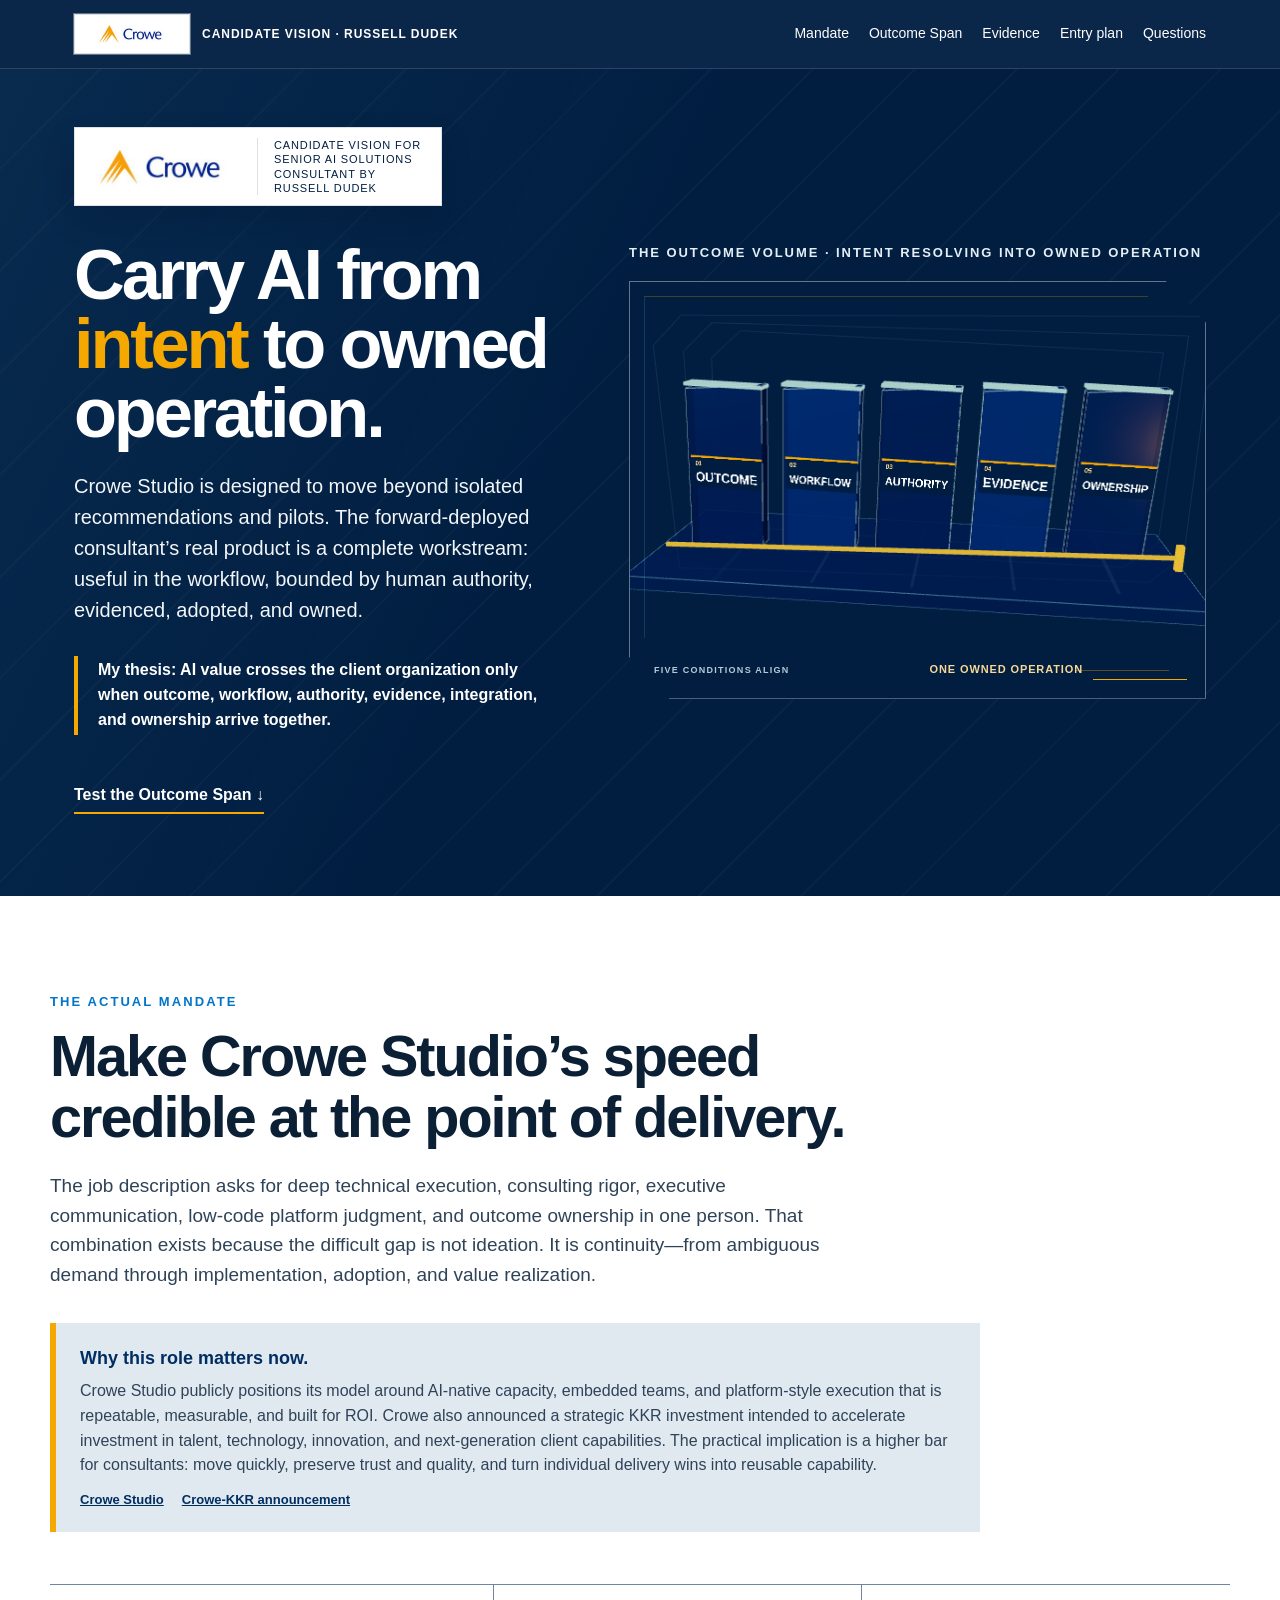
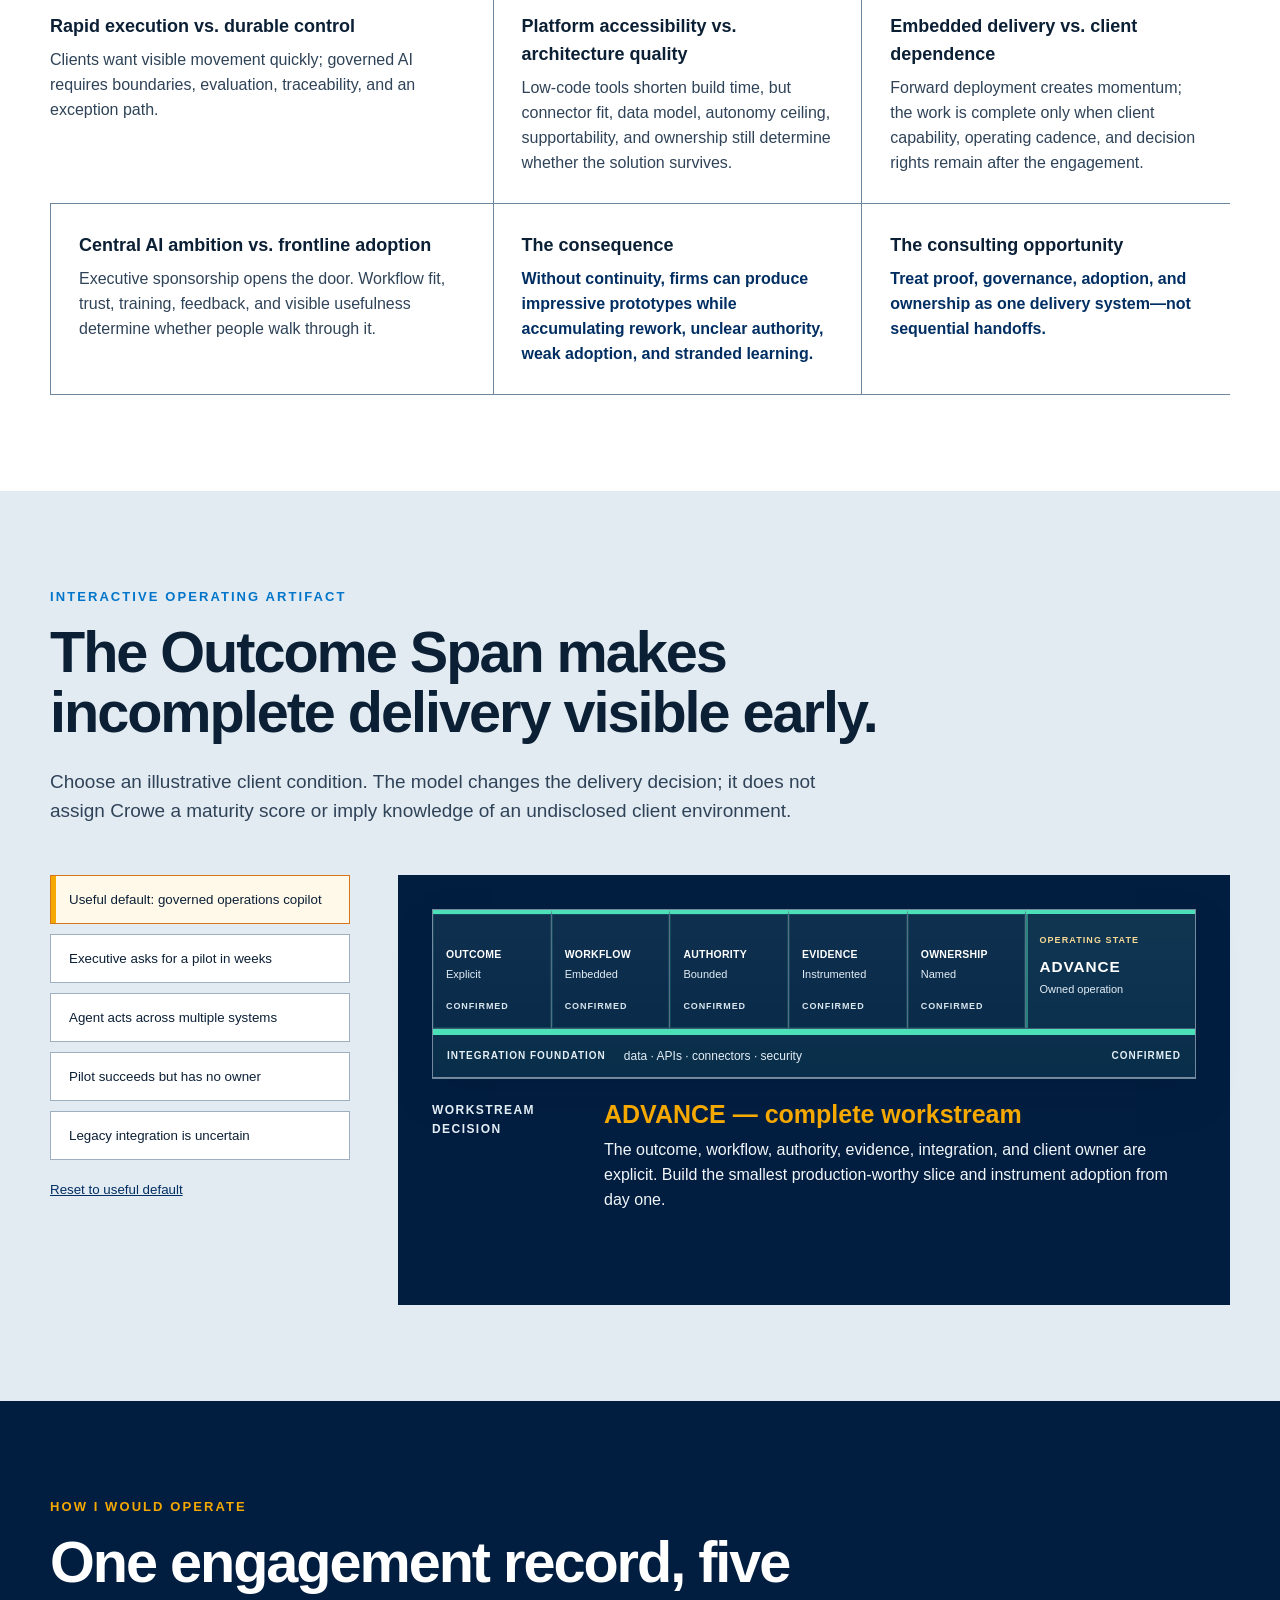
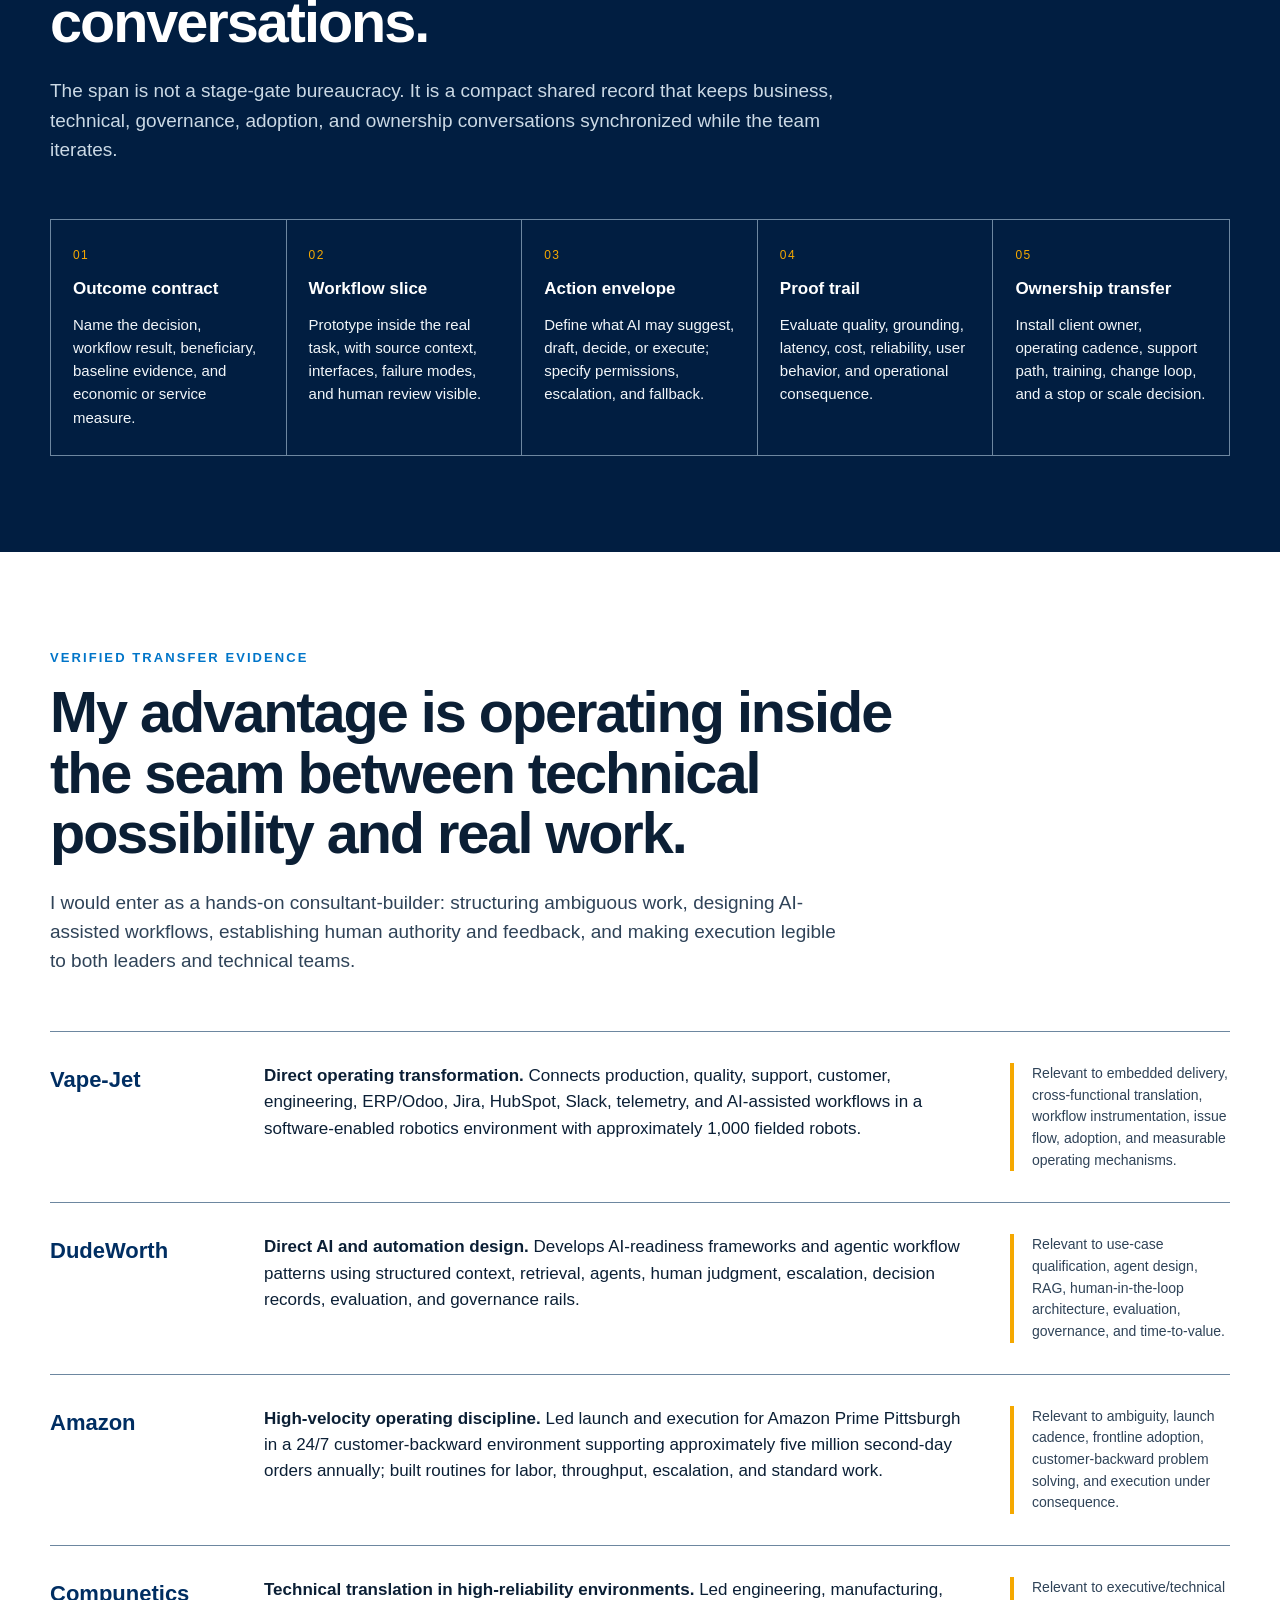
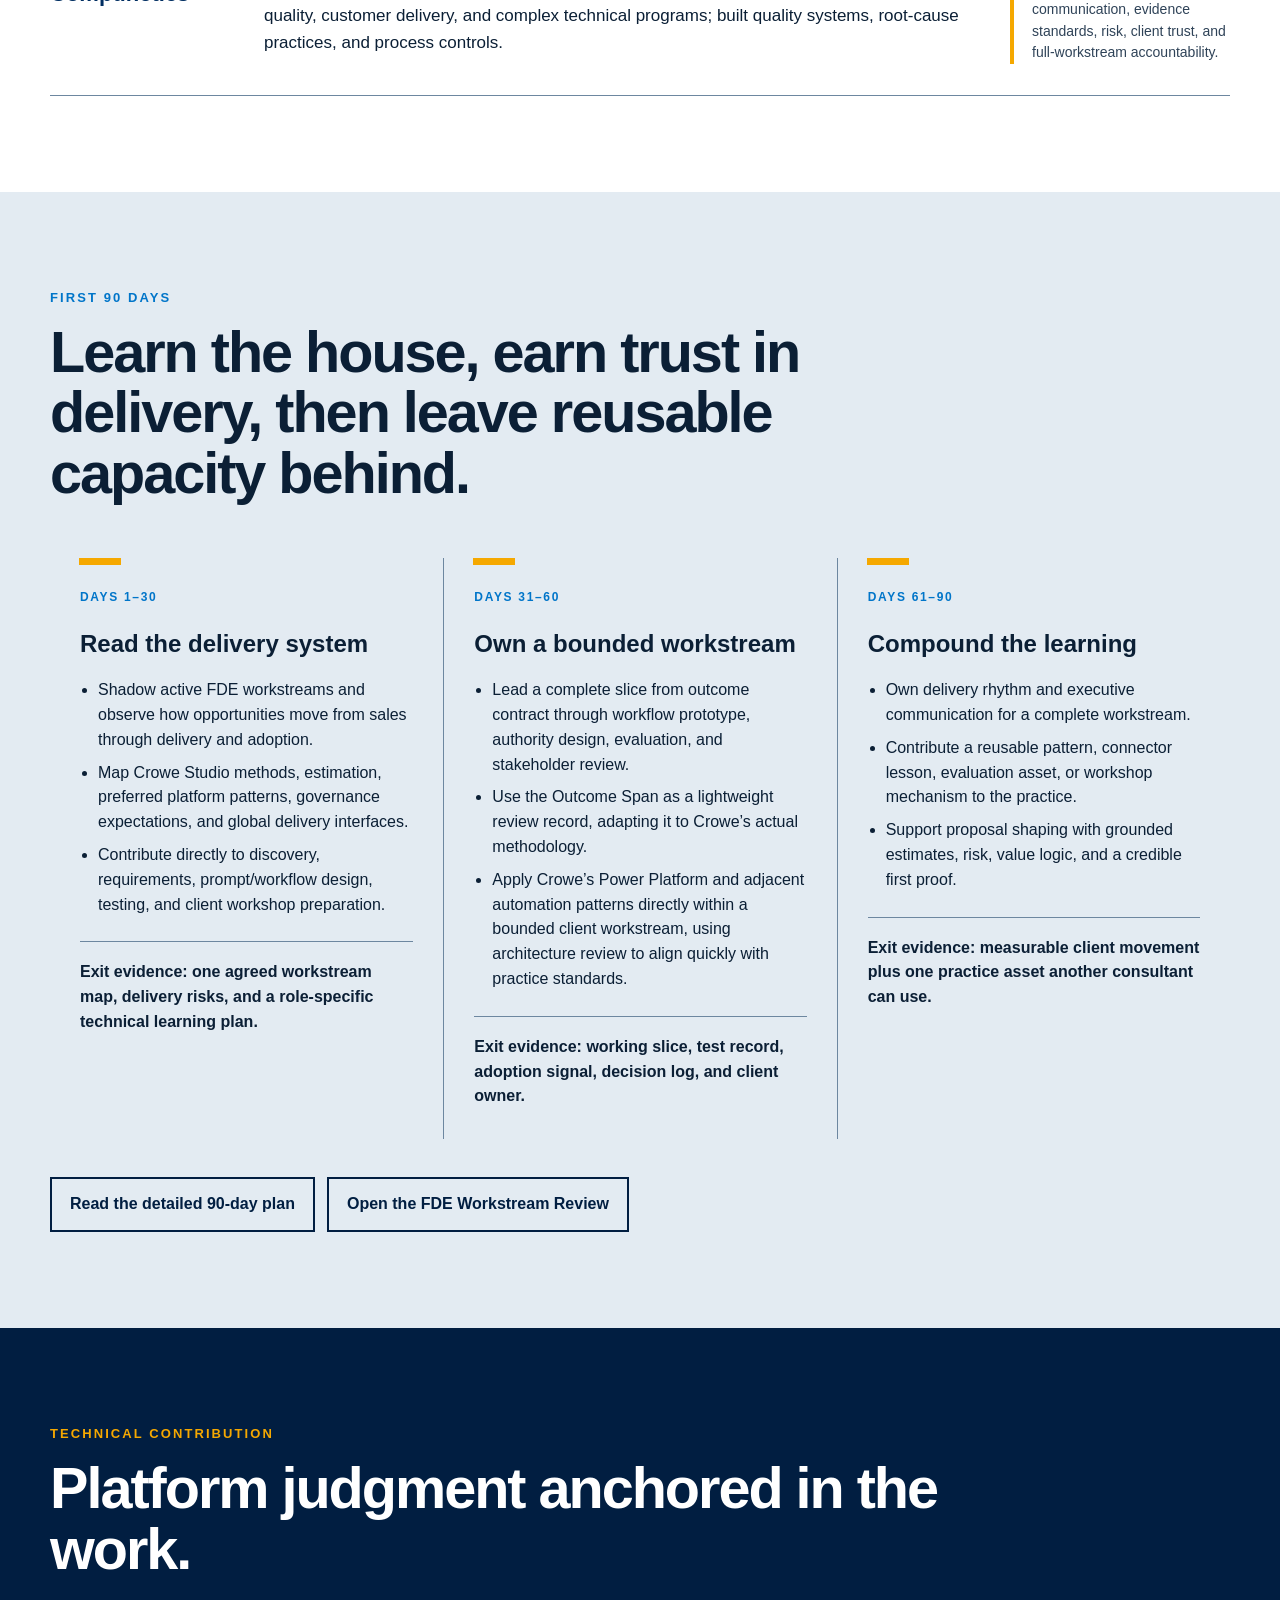
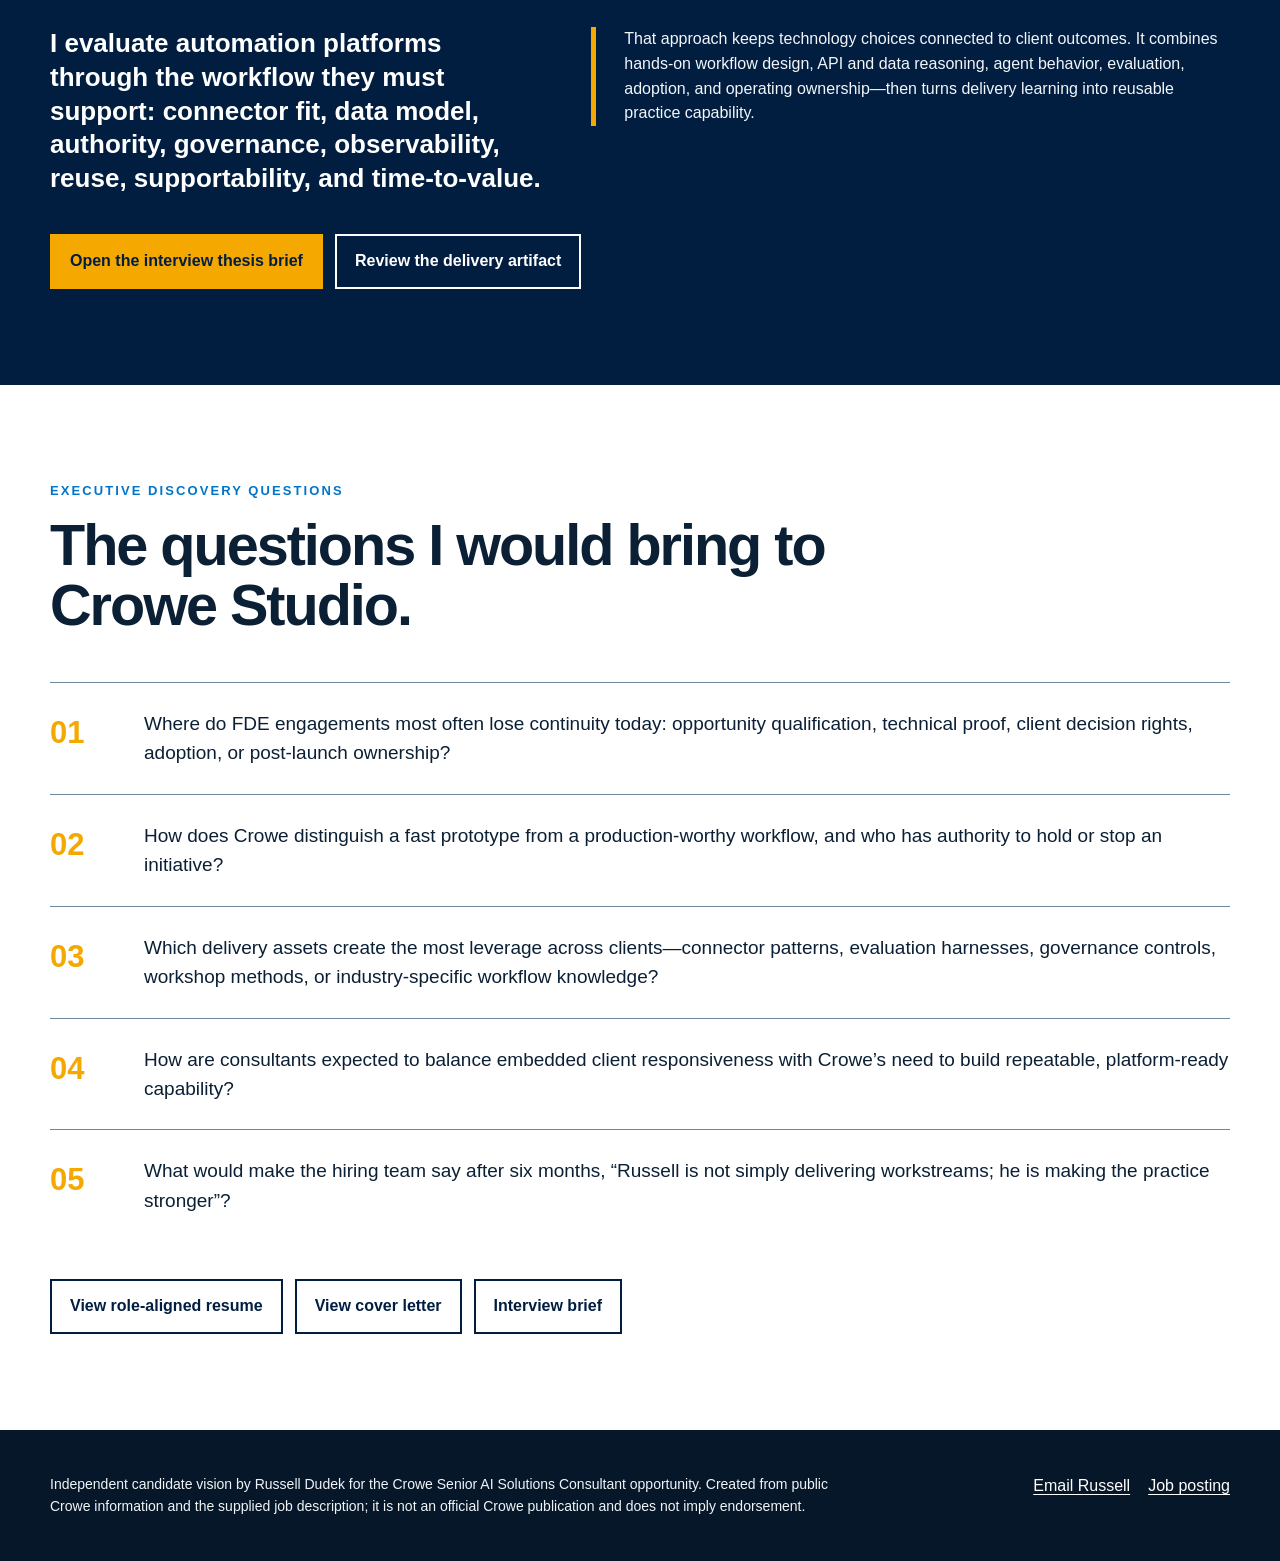
==== commit c98f562d: "Refresh candidate campaign artifacts" ====
--- a/index.html
+++ b/index.html
@@ -1 +1 @@
-<!doctype html><html lang="en"><head><meta charset="utf-8"><meta name="viewport" content="width=device-width,initial-scale=1"><title>Russell Dudek · Candidate Vision for Crowe Senior AI Solutions Consultant</title><meta name="description" content="An independent candidate vision showing how Russell Dudek would turn ambiguous AI demand into complete, adopted, measurable client workstreams at Crowe Studio."><link rel="stylesheet" href="site-v4.css?v=20260716-2"></head><body><header class="site-header"><div class="header-inner"><a class="brand-mini" href="index.html"><img src="assets/brand/crowe-wordmark.svg" alt="Crowe"><span>Candidate vision · Russell Dudek</span></a><button class="nav-toggle" aria-expanded="false" aria-controls="site-nav">Menu</button><nav class="site-nav" id="site-nav" aria-label="Campaign navigation"><a href="#mandate">Mandate</a><a href="#span">Outcome Span</a><a href="#evidence">Evidence</a><a href="#entry">Entry plan</a><a href="#questions">Questions</a></nav></div></header><main><section class="hero"><div class="hero-inner"><div><div class="company-lockup"><img src="assets/brand/crowe-wordmark.svg" alt="Crowe logo"><small>Candidate vision for Senior AI Solutions Consultant by Russell Dudek</small></div><h1>Carry AI from <em>intent</em> to owned operation.</h1><p class="hero-lead">Crowe Studio is designed to move beyond isolated recommendations and pilots. The forward-deployed consultant’s real product is a complete workstream: useful in the workflow, bounded by human authority, evidenced, adopted, and owned.</p><p class="hero-thesis">My thesis: AI value crosses the client organization only when outcome, workflow, authority, evidence, integration, and ownership arrive together.</p><a class="hero-cue" href="#span">Test the Outcome Span ↓</a></div><div class="workstream-frame hero-workstream" aria-label="Outcome Span operating model resolving five conditions into an owned operation"><div class="workstream-kicker">The Outcome Span · illustrative operating model</div><div class="continuity-rail" aria-hidden="true"></div><ol class="workstream-conditions" aria-label="Conditions for a complete AI workstream"><li class="workstream-condition" data-condition="outcome" style="--condition-order:0"><span class="condition-number">01</span><strong>Outcome</strong><small>Business result</small></li><li class="workstream-condition" data-condition="workflow" style="--condition-order:1"><span class="condition-number">02</span><strong>Workflow</strong><small>Useful in the task</small></li><li class="workstream-condition" data-condition="authority" style="--condition-order:2"><span class="condition-number">03</span><strong>Authority</strong><small>Human boundaries</small></li><li class="workstream-condition" data-condition="evidence" style="--condition-order:3"><span class="condition-number">04</span><strong>Evidence</strong><small>Proof and trace</small></li><li class="workstream-condition" data-condition="ownership" style="--condition-order:4"><span class="condition-number">05</span><strong>Ownership</strong><small>Cadence and support</small></li></ol><div class="workstream-foundation"><span>Integration foundation</span><small>data · APIs · connectors · security</small></div><div class="ownership-terminal"><span>Owned operation</span></div></div></div></section><section class="section" id="mandate"><div class="wrap"><div class="section-kicker">The actual mandate</div><h2>Make Crowe Studio’s speed credible at the point of delivery.</h2><p class="section-intro">The job description asks for deep technical execution, consulting rigor, executive communication, low-code platform judgment, and outcome ownership in one person. That combination exists because the difficult gap is not ideation. It is continuity—from ambiguous demand through implementation, adoption, and value realization.</p><div class="company-moment"><strong>Why this role matters now.</strong><p>Crowe Studio publicly positions its model around AI-native capacity, embedded teams, and platform-style execution that is repeatable, measurable, and built for ROI. Crowe also announced a strategic KKR investment intended to accelerate investment in talent, technology, innovation, and next-generation client capabilities. The practical implication is a higher bar for consultants: move quickly, preserve trust and quality, and turn individual delivery wins into reusable capability.</p><div class="moment-sources"><a href="https://www.crowe.com/services/crowe-studio">Crowe Studio</a><a href="https://www.crowe.com/news/crowe-accelerates-long-term-growth-trajectory-with-investment-from-kkr">Crowe-KKR announcement</a></div></div><div class="tension-line"><div><h3>Rapid execution vs. durable control</h3><p>Clients want visible movement quickly; governed AI requires boundaries, evaluation, traceability, and an exception path.</p></div><div><h3>Platform accessibility vs. architecture quality</h3><p>Low-code tools shorten build time, but connector fit, data model, autonomy ceiling, supportability, and ownership still determine whether the solution survives.</p></div><div><h3>Embedded delivery vs. client dependence</h3><p>Forward deployment creates momentum; the work is complete only when client capability, operating cadence, and decision rights remain after the engagement.</p></div><div><h3>Central AI ambition vs. frontline adoption</h3><p>Executive sponsorship opens the door. Workflow fit, trust, training, feedback, and visible usefulness determine whether people walk through it.</p></div><div><h3>The consequence</h3><p class="tension-result">Without continuity, firms can produce impressive prototypes while accumulating rework, unclear authority, weak adoption, and stranded learning.</p></div><div><h3>The consulting opportunity</h3><p class="tension-result">Treat proof, governance, adoption, and ownership as one delivery system—not sequential handoffs.</p></div></div></div></section><section class="section mist" id="span"><div class="wrap"><div class="section-kicker">Interactive operating artifact</div><h2>The Outcome Span makes incomplete delivery visible early.</h2><p class="section-intro">Choose an illustrative client condition. The model changes the delivery decision; it does not assign Crowe a maturity score or imply knowledge of an undisclosed client environment.</p><div class="span-lab"><div><div class="scenario-list" role="group" aria-label="Choose a delivery scenario"><button data-scenario="baseline" aria-pressed="true">Useful default: governed operations copilot</button><button data-scenario="speed" aria-pressed="false">Executive asks for a pilot in weeks</button><button data-scenario="agent" aria-pressed="false">Agent acts across multiple systems</button><button data-scenario="orphan" aria-pressed="false">Pilot succeeds but has no owner</button><button data-scenario="legacy" aria-pressed="false">Legacy integration is uncertain</button></div><button class="reset-button" id="reset-scenario">Reset to useful default</button></div><div class="lab-stage" data-state="baseline"><div class="workstream-frame scenario-workstream" aria-label="Scenario workstream conditions" data-integration-state="active" data-ownership-state="closed" data-boundary-state="none"><div class="continuity-rail" aria-hidden="true"></div><ol class="workstream-conditions"><li class="workstream-condition" data-condition="outcome" data-condition-state="active"><strong>Outcome</strong><small>Explicit</small></li><li class="workstream-condition" data-condition="workflow" data-condition-state="active"><strong>Workflow</strong><small>Embedded</small></li><li class="workstream-condition" data-condition="authority" data-condition-state="active"><strong>Authority</strong><small>Bounded</small></li><li class="workstream-condition" data-condition="evidence" data-condition-state="active"><strong>Evidence</strong><small>Instrumented</small></li><li class="workstream-condition" data-condition="ownership" data-condition-state="active"><strong>Ownership</strong><small>Named</small></li></ol><div class="boundary-bracket" aria-hidden="true"></div><div class="workstream-foundation" data-integration-state="active"><span>Integration foundation</span><small>data · APIs · connectors · security</small></div><div class="ownership-terminal" data-ownership-state="closed"><span>Owned operation</span></div></div><div class="decision-readout" aria-live="polite"><div class="decision-label">Workstream decision</div><div><div class="decision-status" id="decision-status"></div><div class="decision-copy" id="decision-copy"></div></div></div></div></div></div></section><section class="section dark"><div class="wrap"><div class="section-kicker">How I would operate</div><h2>One engagement record, five conversations.</h2><p class="section-intro">The span is not a stage-gate bureaucracy. It is a compact shared record that keeps business, technical, governance, adoption, and ownership conversations synchronized while the team iterates.</p><div class="model-strip"><div><span>01</span><h3>Outcome contract</h3><p>Name the decision, workflow result, beneficiary, baseline evidence, and economic or service measure.</p></div><div><span>02</span><h3>Workflow slice</h3><p>Prototype inside the real task, with source context, interfaces, failure modes, and human review visible.</p></div><div><span>03</span><h3>Action envelope</h3><p>Define what AI may suggest, draft, decide, or execute; specify permissions, escalation, and fallback.</p></div><div><span>04</span><h3>Proof trail</h3><p>Evaluate quality, grounding, latency, cost, reliability, user behavior, and operational consequence.</p></div><div><span>05</span><h3>Ownership transfer</h3><p>Install client owner, operating cadence, support path, training, change loop, and a stop or scale decision.</p></div></div></div></section><section class="section" id="evidence"><div class="wrap"><div class="section-kicker">Verified transfer evidence</div><h2>My advantage is operating inside the seam between technical possibility and real work.</h2><p class="section-intro">I would enter as a hands-on consultant-builder: structuring ambiguous work, designing AI-assisted workflows, establishing human authority and feedback, and making execution legible to both leaders and technical teams.</p><div class="evidence-trail"><div class="evidence-item"><div class="org">Vape-Jet</div><div class="work"><strong>Direct operating transformation.</strong> Connects production, quality, support, customer, engineering, ERP/Odoo, Jira, HubSpot, Slack, telemetry, and AI-assisted workflows in a software-enabled robotics environment with approximately 1,000 fielded robots.</div><div class="transfer">Relevant to embedded delivery, cross-functional translation, workflow instrumentation, issue flow, adoption, and measurable operating mechanisms.</div></div><div class="evidence-item"><div class="org">DudeWorth</div><div class="work"><strong>Direct AI and automation design.</strong> Develops AI-readiness frameworks and agentic workflow patterns using structured context, retrieval, agents, human judgment, escalation, decision records, evaluation, and governance rails.</div><div class="transfer">Relevant to use-case qualification, agent design, RAG, human-in-the-loop architecture, evaluation, governance, and time-to-value.</div></div><div class="evidence-item"><div class="org">Amazon</div><div class="work"><strong>High-velocity operating discipline.</strong> Led launch and execution for Amazon Prime Pittsburgh in a 24/7 customer-backward environment supporting approximately five million second-day orders annually; built routines for labor, throughput, escalation, and standard work.</div><div class="transfer">Relevant to ambiguity, launch cadence, frontline adoption, customer-backward problem solving, and execution under consequence.</div></div><div class="evidence-item"><div class="org">Compunetics</div><div class="work"><strong>Technical translation in high-reliability environments.</strong> Led engineering, manufacturing, quality, customer delivery, and complex technical programs; built quality systems, root-cause practices, and process controls.</div><div class="transfer">Relevant to executive/technical communication, evidence standards, risk, client trust, and full-workstream accountability.</div></div></div></div></section><section class="section mist" id="entry"><div class="wrap"><div class="section-kicker">First 90 days</div><h2>Learn the house, earn trust in delivery, then leave reusable capacity behind.</h2><div class="timeline"><div class="phase"><div class="days">Days 1–30</div><h3>Read the delivery system</h3><ul><li>Shadow active FDE workstreams and observe how opportunities move from sales through delivery and adoption.</li><li>Map Crowe Studio methods, estimation, preferred platform patterns, governance expectations, and global delivery interfaces.</li><li>Contribute directly to discovery, requirements, prompt/workflow design, testing, and client workshop preparation.</li></ul><div class="exit">Exit evidence: one agreed workstream map, delivery risks, and a role-specific technical learning plan.</div></div><div class="phase"><div class="days">Days 31–60</div><h3>Own a bounded workstream</h3><ul><li>Lead a complete slice from outcome contract through workflow prototype, authority design, evaluation, and stakeholder review.</li><li>Use the Outcome Span as a lightweight review record, adapting it to Crowe’s actual methodology.</li><li>Apply Crowe’s Power Platform and adjacent automation patterns directly within a bounded client workstream, using architecture review to align quickly with practice standards.</li></ul><div class="exit">Exit evidence: working slice, test record, adoption signal, decision log, and client owner.</div></div><div class="phase"><div class="days">Days 61–90</div><h3>Compound the learning</h3><ul><li>Own delivery rhythm and executive communication for a complete workstream.</li><li>Contribute a reusable pattern, connector lesson, evaluation asset, or workshop mechanism to the practice.</li><li>Support proposal shaping with grounded estimates, risk, value logic, and a credible first proof.</li></ul><div class="exit">Exit evidence: measurable client movement plus one practice asset another consultant can use.</div></div></div><div class="cta-row"><a class="button light-secondary" href="90-day-plan.html">Read the detailed 90-day plan</a><a class="button light-secondary" href="fde-workstream-review.html">Open the FDE Workstream Review</a></div></div></section><section class="section dark"><div class="wrap"><div class="section-kicker">Technical contribution</div><h2>Platform judgment anchored in the work.</h2><div class="objection-band"><div class="risk">I evaluate automation platforms through the workflow they must support: connector fit, data model, authority, governance, observability, reuse, supportability, and time-to-value.</div><div class="answer">That approach keeps technology choices connected to client outcomes. It combines hands-on workflow design, API and data reasoning, agent behavior, evaluation, adoption, and operating ownership—then turns delivery learning into reusable practice capability.</div></div><div class="cta-row"><a class="button" href="interview-brief.html">Open the interview thesis brief</a><a class="button secondary" href="fde-workstream-review.html">Review the delivery artifact</a></div></div></section><section class="section" id="questions"><div class="wrap"><div class="section-kicker">Executive discovery questions</div><h2>The questions I would bring to Crowe Studio.</h2><div class="questions"><div class="question"><p>Where do FDE engagements most often lose continuity today: opportunity qualification, technical proof, client decision rights, adoption, or post-launch ownership?</p></div><div class="question"><p>How does Crowe distinguish a fast prototype from a production-worthy workflow, and who has authority to hold or stop an initiative?</p></div><div class="question"><p>Which delivery assets create the most leverage across clients—connector patterns, evaluation harnesses, governance controls, workshop methods, or industry-specific workflow knowledge?</p></div><div class="question"><p>How are consultants expected to balance embedded client responsiveness with Crowe’s need to build repeatable, platform-ready capability?</p></div><div class="question"><p>What would make the hiring team say after six months, “Russell is not simply delivering workstreams; he is making the practice stronger”?</p></div></div><div class="cta-row"><a class="button light-secondary" href="resume.html">View role-aligned resume</a><a class="button light-secondary" href="cover-letter.html">View cover letter</a><a class="button light-secondary" href="interview-brief.html">Interview brief</a></div></div></section></main><footer class="site-footer"><div class="footer-inner"><p>Independent candidate vision by Russell Dudek for the Crowe Senior AI Solutions Consultant opportunity. Created from public Crowe information and the supplied job description; it is not an official Crowe publication and does not imply endorsement.</p><div class="footer-links"><a href="mailto:russelldudek@gmail.com">Email Russell</a><a href="https://careers.crowe.com/job/CROCROUSR51627EXTERNALENUS/Senior-AI-Solutions-Consultant?utm_source=linkedin&utm_medium=phenom-feeds">Job posting</a></div></div></footer><script src="app.js"></script></body></html>+<!doctype html><html lang="en"><head><meta charset="utf-8"><meta name="viewport" content="width=device-width,initial-scale=1"><title>Russell Dudek · Candidate Vision for Crowe Senior AI Solutions Consultant</title><meta name="description" content="An independent candidate vision showing how Russell Dudek would turn ambiguous AI demand into complete, adopted, measurable client workstreams at Crowe Studio."><link rel="stylesheet" href="site-v4.css?v=20260717-3"></head><body><header class="site-header"><div class="header-inner"><a class="brand-mini" href="index.html"><img src="assets/brand/crowe-wordmark.svg" alt="Crowe"><span>Candidate vision · Russell Dudek</span></a><button class="nav-toggle" aria-expanded="false" aria-controls="site-nav">Menu</button><nav class="site-nav" id="site-nav" aria-label="Campaign navigation"><a href="#mandate">Mandate</a><a href="#span">Outcome Span</a><a href="#evidence">Evidence</a><a href="#entry">Entry plan</a><a href="#questions">Questions</a></nav></div></header><main><section class="hero"><div class="hero-inner"><div><div class="company-lockup"><img src="assets/brand/crowe-wordmark.svg" alt="Crowe logo"><small>Candidate vision for Senior AI Solutions Consultant by Russell Dudek</small></div><h1>Carry AI from <em>intent</em> to owned operation.</h1><p class="hero-lead">Crowe Studio is designed to move beyond isolated recommendations and pilots. The forward-deployed consultant’s real product is a complete workstream: useful in the workflow, bounded by human authority, evidenced, adopted, and owned.</p><p class="hero-thesis">My thesis: AI value crosses the client organization only when outcome, workflow, authority, evidence, integration, and ownership arrive together.</p><a class="hero-cue" href="#span">Test the Outcome Span ↓</a></div><div class="workstream-frame hero-workstream" aria-label="Outcome Span operating model resolving five conditions into an owned operation"><div class="workstream-kicker">The Outcome Span · illustrative operating model</div><div class="continuity-rail" aria-hidden="true"></div><ol class="workstream-conditions" aria-label="Conditions for a complete AI workstream"><li class="workstream-condition" data-condition="outcome" style="--condition-order:0"><span class="condition-number">01</span><strong>Outcome</strong><small>Business result</small></li><li class="workstream-condition" data-condition="workflow" style="--condition-order:1"><span class="condition-number">02</span><strong>Workflow</strong><small>Useful in the task</small></li><li class="workstream-condition" data-condition="authority" style="--condition-order:2"><span class="condition-number">03</span><strong>Authority</strong><small>Human boundaries</small></li><li class="workstream-condition" data-condition="evidence" style="--condition-order:3"><span class="condition-number">04</span><strong>Evidence</strong><small>Proof and trace</small></li><li class="workstream-condition" data-condition="ownership" style="--condition-order:4"><span class="condition-number">05</span><strong>Ownership</strong><small>Cadence and support</small></li></ol><div class="workstream-foundation"><span>Integration foundation</span><small>data · APIs · connectors · security</small></div><div class="ownership-terminal"><span>Owned operation</span></div></div></div></section><section class="section" id="mandate"><div class="wrap"><div class="section-kicker">The actual mandate</div><h2>Make Crowe Studio’s speed credible at the point of delivery.</h2><p class="section-intro">The job description asks for deep technical execution, consulting rigor, executive communication, low-code platform judgment, and outcome ownership in one person. That combination exists because the difficult gap is not ideation. It is continuity—from ambiguous demand through implementation, adoption, and value realization.</p><div class="company-moment"><strong>Why this role matters now.</strong><p>Crowe Studio publicly positions its model around AI-native capacity, embedded teams, and platform-style execution that is repeatable, measurable, and built for ROI. Crowe also announced a strategic KKR investment intended to accelerate investment in talent, technology, innovation, and next-generation client capabilities. The practical implication is a higher bar for consultants: move quickly, preserve trust and quality, and turn individual delivery wins into reusable capability.</p><div class="moment-sources"><a href="https://www.crowe.com/services/crowe-studio">Crowe Studio</a><a href="https://www.crowe.com/news/crowe-accelerates-long-term-growth-trajectory-with-investment-from-kkr">Crowe-KKR announcement</a></div></div><div class="tension-line"><div><h3>Rapid execution vs. durable control</h3><p>Clients want visible movement quickly; governed AI requires boundaries, evaluation, traceability, and an exception path.</p></div><div><h3>Platform accessibility vs. architecture quality</h3><p>Low-code tools shorten build time, but connector fit, data model, autonomy ceiling, supportability, and ownership still determine whether the solution survives.</p></div><div><h3>Embedded delivery vs. client dependence</h3><p>Forward deployment creates momentum; the work is complete only when client capability, operating cadence, and decision rights remain after the engagement.</p></div><div><h3>Central AI ambition vs. frontline adoption</h3><p>Executive sponsorship opens the door. Workflow fit, trust, training, feedback, and visible usefulness determine whether people walk through it.</p></div><div><h3>The consequence</h3><p class="tension-result">Without continuity, firms can produce impressive prototypes while accumulating rework, unclear authority, weak adoption, and stranded learning.</p></div><div><h3>The consulting opportunity</h3><p class="tension-result">Treat proof, governance, adoption, and ownership as one delivery system—not sequential handoffs.</p></div></div></div></section><section class="section mist" id="span"><div class="wrap"><div class="section-kicker">Interactive operating artifact</div><h2>The Outcome Span makes incomplete delivery visible early.</h2><p class="section-intro">Choose an illustrative client condition. The model changes the delivery decision; it does not assign Crowe a maturity score or imply knowledge of an undisclosed client environment.</p><div class="span-lab"><div><div class="scenario-list" role="group" aria-label="Choose a delivery scenario"><button data-scenario="baseline" aria-pressed="true">Useful default: governed operations copilot</button><button data-scenario="speed" aria-pressed="false">Executive asks for a pilot in weeks</button><button data-scenario="agent" aria-pressed="false">Agent acts across multiple systems</button><button data-scenario="orphan" aria-pressed="false">Pilot succeeds but has no owner</button><button data-scenario="legacy" aria-pressed="false">Legacy integration is uncertain</button></div><button class="reset-button" id="reset-scenario">Reset to useful default</button></div><div class="lab-stage" data-state="baseline"><div class="workstream-frame scenario-workstream" aria-label="Scenario workstream conditions" data-integration-state="active" data-ownership-state="closed" data-boundary-state="none"><div class="continuity-rail" aria-hidden="true"></div><ol class="workstream-conditions"><li class="workstream-condition" data-condition="outcome" data-condition-state="active"><strong>Outcome</strong><small>Explicit</small></li><li class="workstream-condition" data-condition="workflow" data-condition-state="active"><strong>Workflow</strong><small>Embedded</small></li><li class="workstream-condition" data-condition="authority" data-condition-state="active"><strong>Authority</strong><small>Bounded</small></li><li class="workstream-condition" data-condition="evidence" data-condition-state="active"><strong>Evidence</strong><small>Instrumented</small></li><li class="workstream-condition" data-condition="ownership" data-condition-state="active"><strong>Ownership</strong><small>Named</small></li></ol><div class="boundary-bracket" aria-hidden="true"></div><div class="workstream-foundation" data-integration-state="active"><span>Integration foundation</span><small>data · APIs · connectors · security</small></div><div class="ownership-terminal" data-ownership-state="closed"><span>Owned operation</span></div></div><div class="decision-readout" aria-live="polite"><div class="decision-label">Workstream decision</div><div><div class="decision-status" id="decision-status"></div><div class="decision-copy" id="decision-copy"></div></div></div></div></div></div></section><section class="section dark"><div class="wrap"><div class="section-kicker">How I would operate</div><h2>One engagement record, five conversations.</h2><p class="section-intro">The span is not a stage-gate bureaucracy. It is a compact shared record that keeps business, technical, governance, adoption, and ownership conversations synchronized while the team iterates.</p><div class="model-strip"><div><span>01</span><h3>Outcome contract</h3><p>Name the decision, workflow result, beneficiary, baseline evidence, and economic or service measure.</p></div><div><span>02</span><h3>Workflow slice</h3><p>Prototype inside the real task, with source context, interfaces, failure modes, and human review visible.</p></div><div><span>03</span><h3>Action envelope</h3><p>Define what AI may suggest, draft, decide, or execute; specify permissions, escalation, and fallback.</p></div><div><span>04</span><h3>Proof trail</h3><p>Evaluate quality, grounding, latency, cost, reliability, user behavior, and operational consequence.</p></div><div><span>05</span><h3>Ownership transfer</h3><p>Install client owner, operating cadence, support path, training, change loop, and a stop or scale decision.</p></div></div></div></section><section class="section" id="evidence"><div class="wrap"><div class="section-kicker">Verified transfer evidence</div><h2>My advantage is operating inside the seam between technical possibility and real work.</h2><p class="section-intro">I would enter as a hands-on consultant-builder: structuring ambiguous work, designing AI-assisted workflows, establishing human authority and feedback, and making execution legible to both leaders and technical teams.</p><div class="evidence-trail"><div class="evidence-item"><div class="org">Vape-Jet</div><div class="work"><strong>Direct operating transformation.</strong> Connects production, quality, support, customer, engineering, ERP/Odoo, Jira, HubSpot, Slack, telemetry, and AI-assisted workflows in a software-enabled robotics environment with approximately 1,000 fielded robots.</div><div class="transfer">Relevant to embedded delivery, cross-functional translation, workflow instrumentation, issue flow, adoption, and measurable operating mechanisms.</div></div><div class="evidence-item"><div class="org">DudeWorth</div><div class="work"><strong>Direct AI and automation design.</strong> Develops AI-readiness frameworks and agentic workflow patterns using structured context, retrieval, agents, human judgment, escalation, decision records, evaluation, and governance rails.</div><div class="transfer">Relevant to use-case qualification, agent design, RAG, human-in-the-loop architecture, evaluation, governance, and time-to-value.</div></div><div class="evidence-item"><div class="org">Amazon</div><div class="work"><strong>High-velocity operating discipline.</strong> Led launch and execution for Amazon Prime Pittsburgh in a 24/7 customer-backward environment supporting approximately five million second-day orders annually; built routines for labor, throughput, escalation, and standard work.</div><div class="transfer">Relevant to ambiguity, launch cadence, frontline adoption, customer-backward problem solving, and execution under consequence.</div></div><div class="evidence-item"><div class="org">Compunetics</div><div class="work"><strong>Technical translation in high-reliability environments.</strong> Led engineering, manufacturing, quality, customer delivery, and complex technical programs; built quality systems, root-cause practices, and process controls.</div><div class="transfer">Relevant to executive/technical communication, evidence standards, risk, client trust, and full-workstream accountability.</div></div></div></div></section><section class="section mist" id="entry"><div class="wrap"><div class="section-kicker">First 90 days</div><h2>Learn the house, earn trust in delivery, then leave reusable capacity behind.</h2><div class="timeline"><div class="phase"><div class="days">Days 1–30</div><h3>Read the delivery system</h3><ul><li>Shadow active FDE workstreams and observe how opportunities move from sales through delivery and adoption.</li><li>Map Crowe Studio methods, estimation, preferred platform patterns, governance expectations, and global delivery interfaces.</li><li>Contribute directly to discovery, requirements, prompt/workflow design, testing, and client workshop preparation.</li></ul><div class="exit">Exit evidence: one agreed workstream map, delivery risks, and a role-specific technical learning plan.</div></div><div class="phase"><div class="days">Days 31–60</div><h3>Own a bounded workstream</h3><ul><li>Lead a complete slice from outcome contract through workflow prototype, authority design, evaluation, and stakeholder review.</li><li>Use the Outcome Span as a lightweight review record, adapting it to Crowe’s actual methodology.</li><li>Apply Crowe’s Power Platform and adjacent automation patterns directly within a bounded client workstream, using architecture review to align quickly with practice standards.</li></ul><div class="exit">Exit evidence: working slice, test record, adoption signal, decision log, and client owner.</div></div><div class="phase"><div class="days">Days 61–90</div><h3>Compound the learning</h3><ul><li>Own delivery rhythm and executive communication for a complete workstream.</li><li>Contribute a reusable pattern, connector lesson, evaluation asset, or workshop mechanism to the practice.</li><li>Support proposal shaping with grounded estimates, risk, value logic, and a credible first proof.</li></ul><div class="exit">Exit evidence: measurable client movement plus one practice asset another consultant can use.</div></div></div><div class="cta-row"><a class="button light-secondary" href="90-day-plan.html">Read the detailed 90-day plan</a><a class="button light-secondary" href="fde-workstream-review.html">Open the FDE Workstream Review</a></div></div></section><section class="section dark"><div class="wrap"><div class="section-kicker">Technical contribution</div><h2>Platform judgment anchored in the work.</h2><div class="objection-band"><div class="risk">I evaluate automation platforms through the workflow they must support: connector fit, data model, authority, governance, observability, reuse, supportability, and time-to-value.</div><div class="answer">That approach keeps technology choices connected to client outcomes. It combines hands-on workflow design, API and data reasoning, agent behavior, evaluation, adoption, and operating ownership—then turns delivery learning into reusable practice capability.</div></div><div class="cta-row"><a class="button" href="interview-brief.html">Open the interview thesis brief</a><a class="button secondary" href="fde-workstream-review.html">Review the delivery artifact</a></div></div></section><section class="section" id="questions"><div class="wrap"><div class="section-kicker">Executive discovery questions</div><h2>The questions I would bring to Crowe Studio.</h2><div class="questions"><div class="question"><p>Where do FDE engagements most often lose continuity today: opportunity qualification, technical proof, client decision rights, adoption, or post-launch ownership?</p></div><div class="question"><p>How does Crowe distinguish a fast prototype from a production-worthy workflow, and who has authority to hold or stop an initiative?</p></div><div class="question"><p>Which delivery assets create the most leverage across clients—connector patterns, evaluation harnesses, governance controls, workshop methods, or industry-specific workflow knowledge?</p></div><div class="question"><p>How are consultants expected to balance embedded client responsiveness with Crowe’s need to build repeatable, platform-ready capability?</p></div><div class="question"><p>What would make the hiring team say after six months, “Russell is not simply delivering workstreams; he is making the practice stronger”?</p></div></div><div class="cta-row"><a class="button light-secondary" href="resume.html">View role-aligned resume</a><a class="button light-secondary" href="cover-letter.html">View cover letter</a><a class="button light-secondary" href="interview-brief.html">Interview brief</a></div></div></section></main><footer class="site-footer"><div class="footer-inner"><p>Independent candidate vision by Russell Dudek for the Crowe Senior AI Solutions Consultant opportunity. Created from public Crowe information and the supplied job description; it is not an official Crowe publication and does not imply endorsement.</p><div class="footer-links"><a href="mailto:russelldudek@gmail.com">Email Russell</a><a href="https://careers.crowe.com/job/CROCROUSR51627EXTERNALENUS/Senior-AI-Solutions-Consultant?utm_source=linkedin&utm_medium=phenom-feeds">Job posting</a></div></div></footer><script src="app.js"></script></body></html>
--- a/site-v4.css
+++ b/site-v4.css
@@ -1,2 +1,4 @@
 @import url('site-v3.css?v=20260716-1');
 @import url('site-v5.css?v=20260717-1');
+@import url('site-v6.css?v=20260717-2');
+@import url('site-v7.css?v=20260717-1');
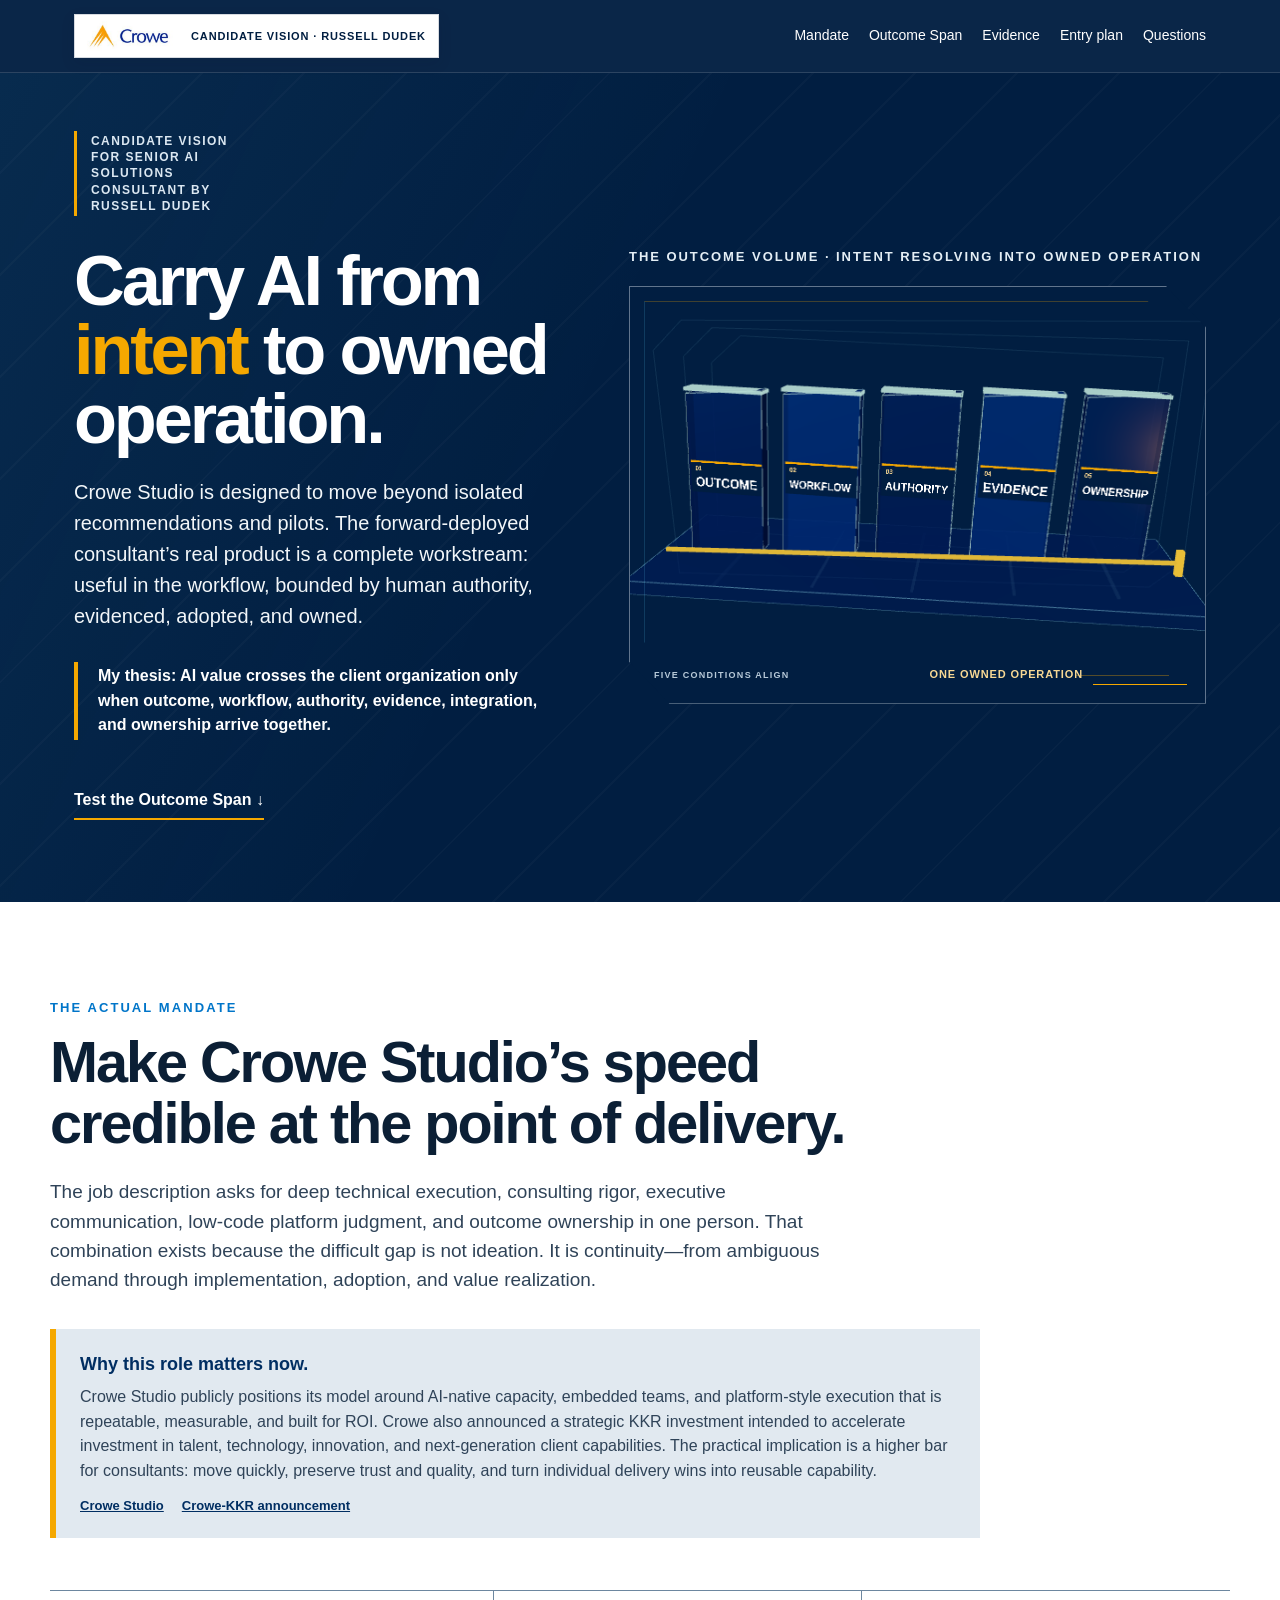
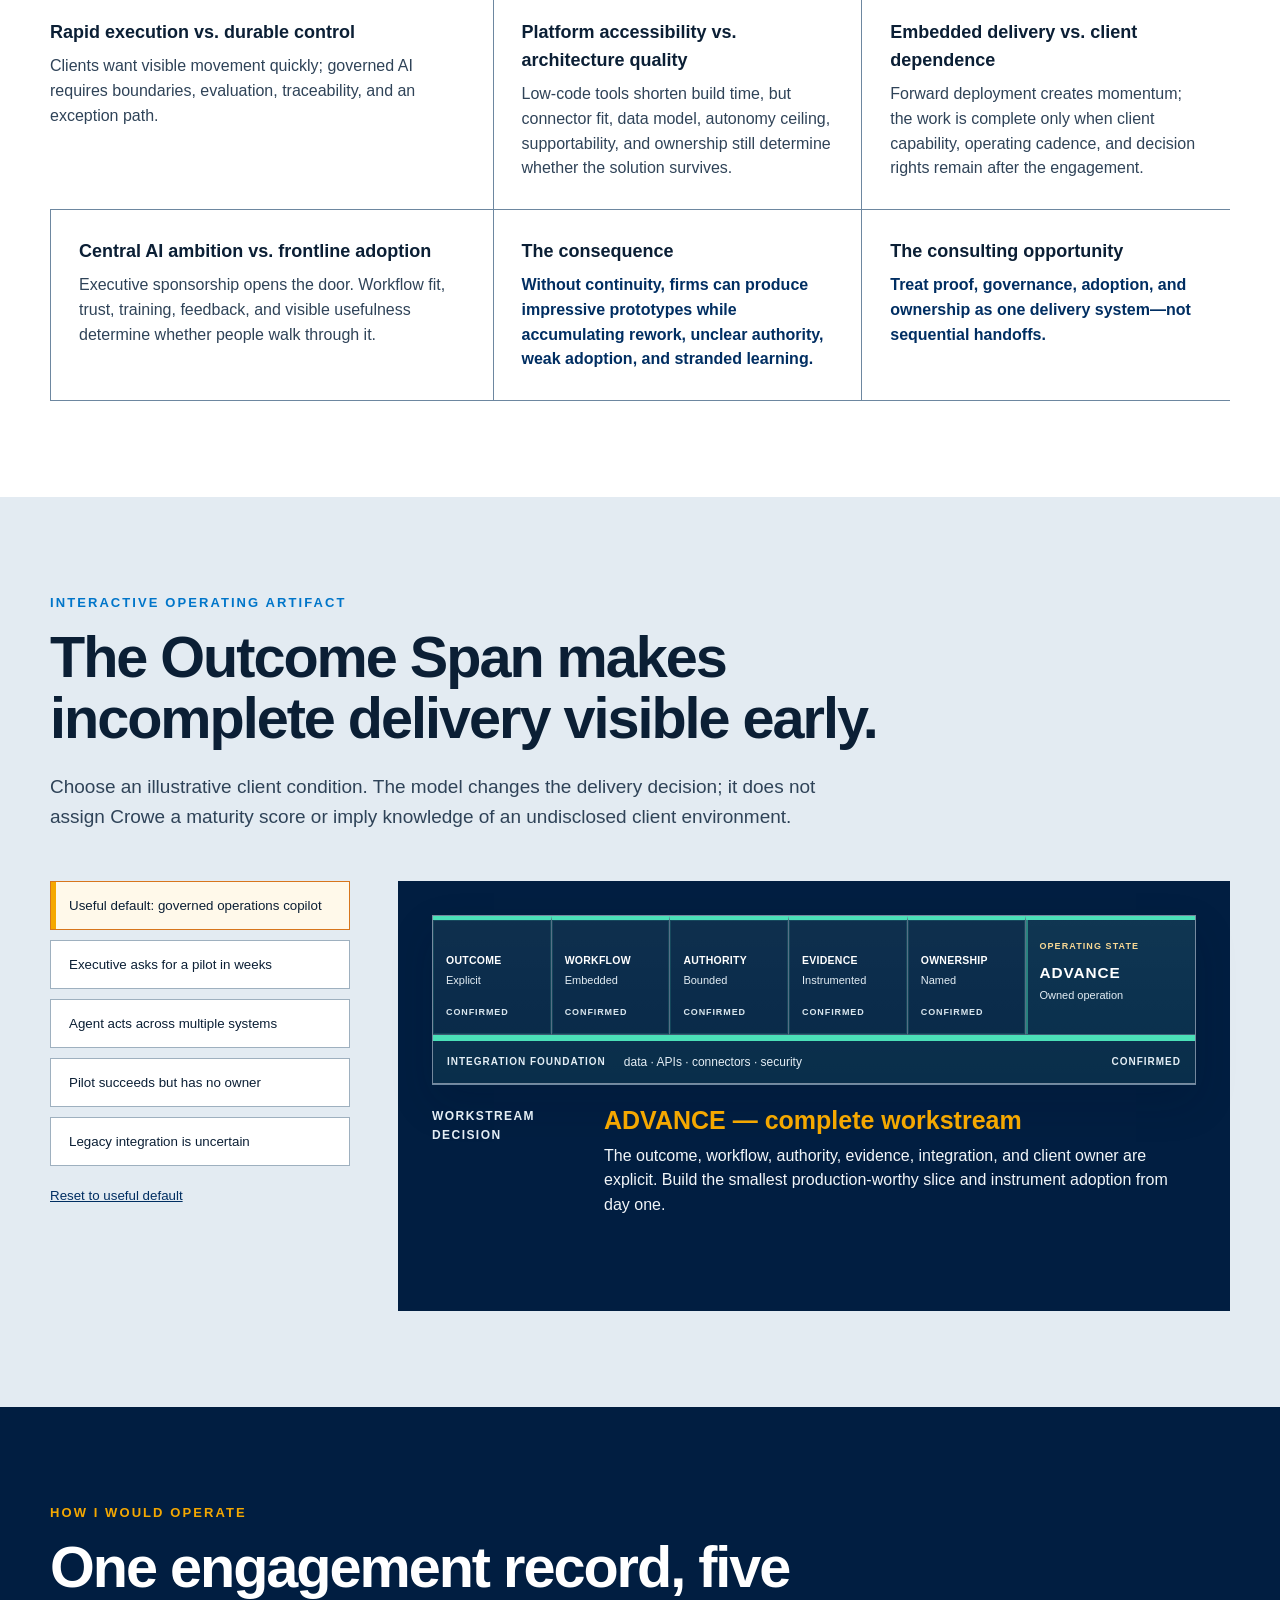
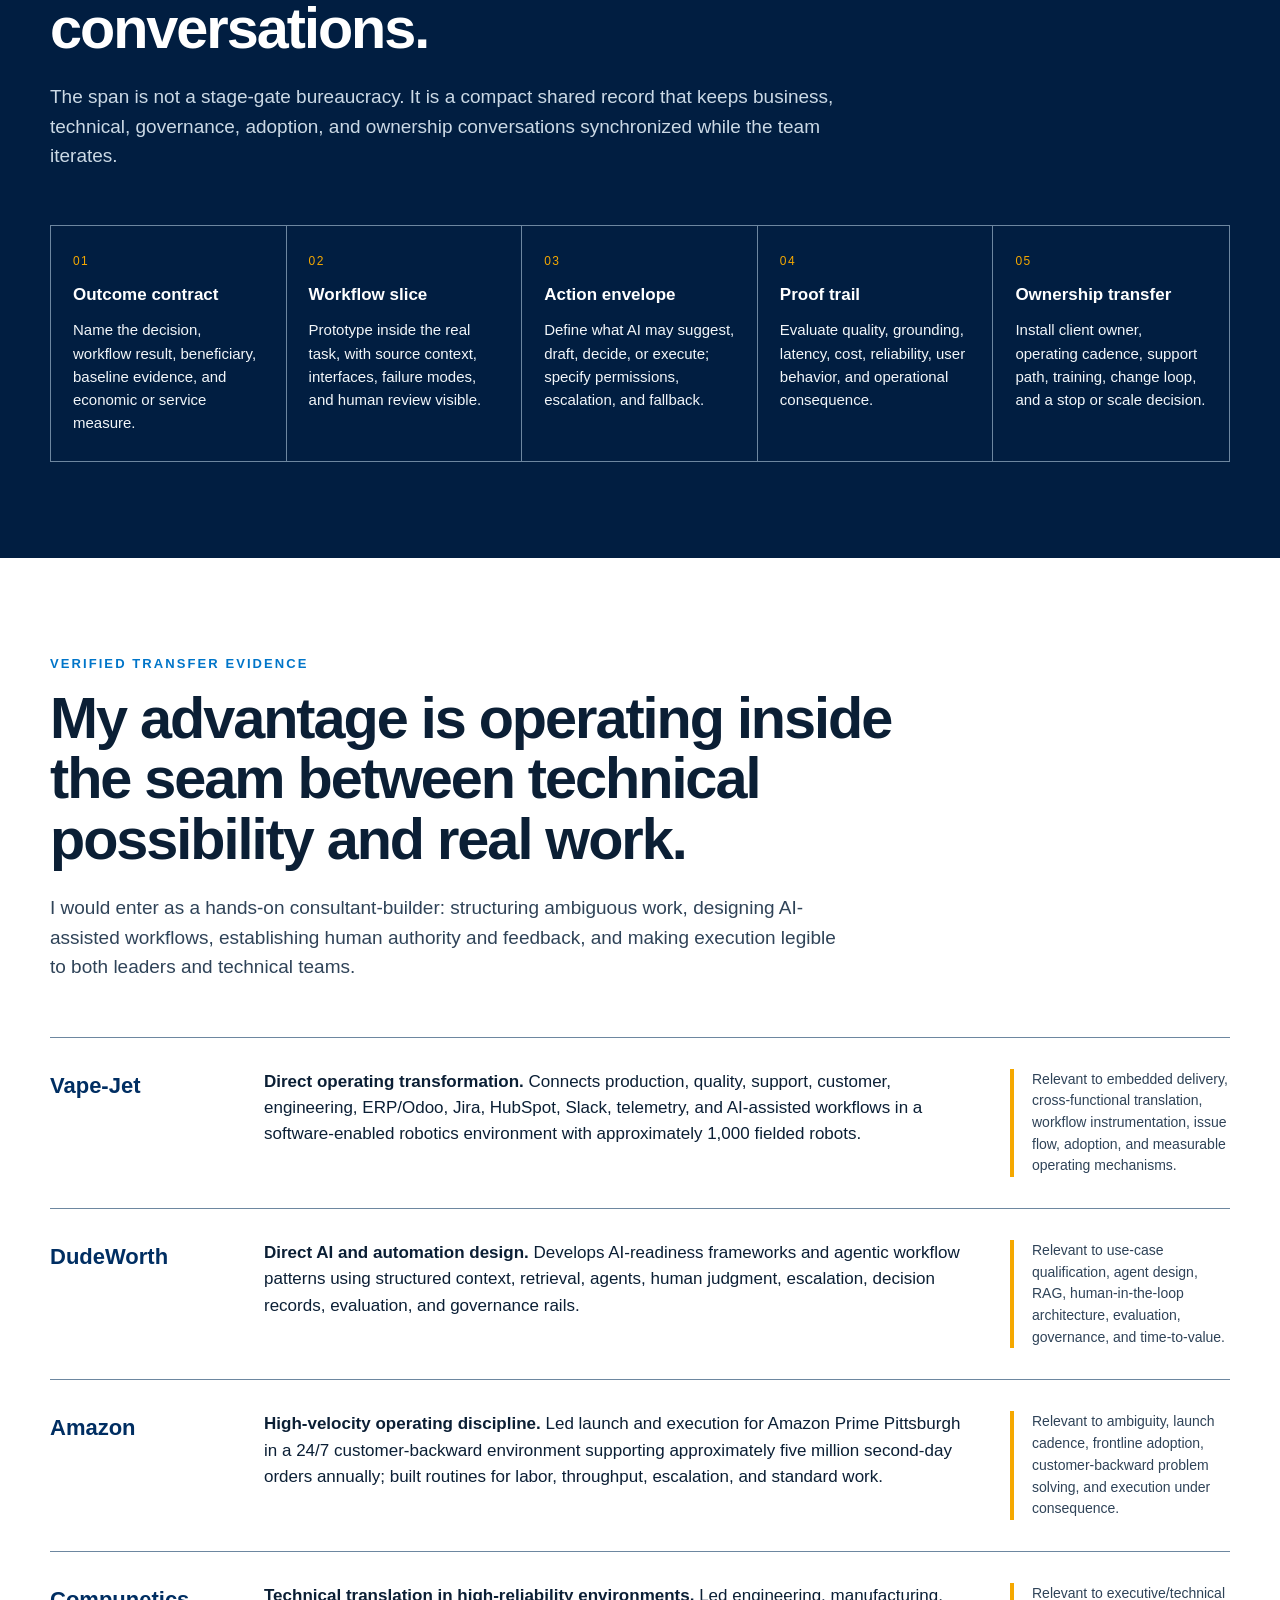
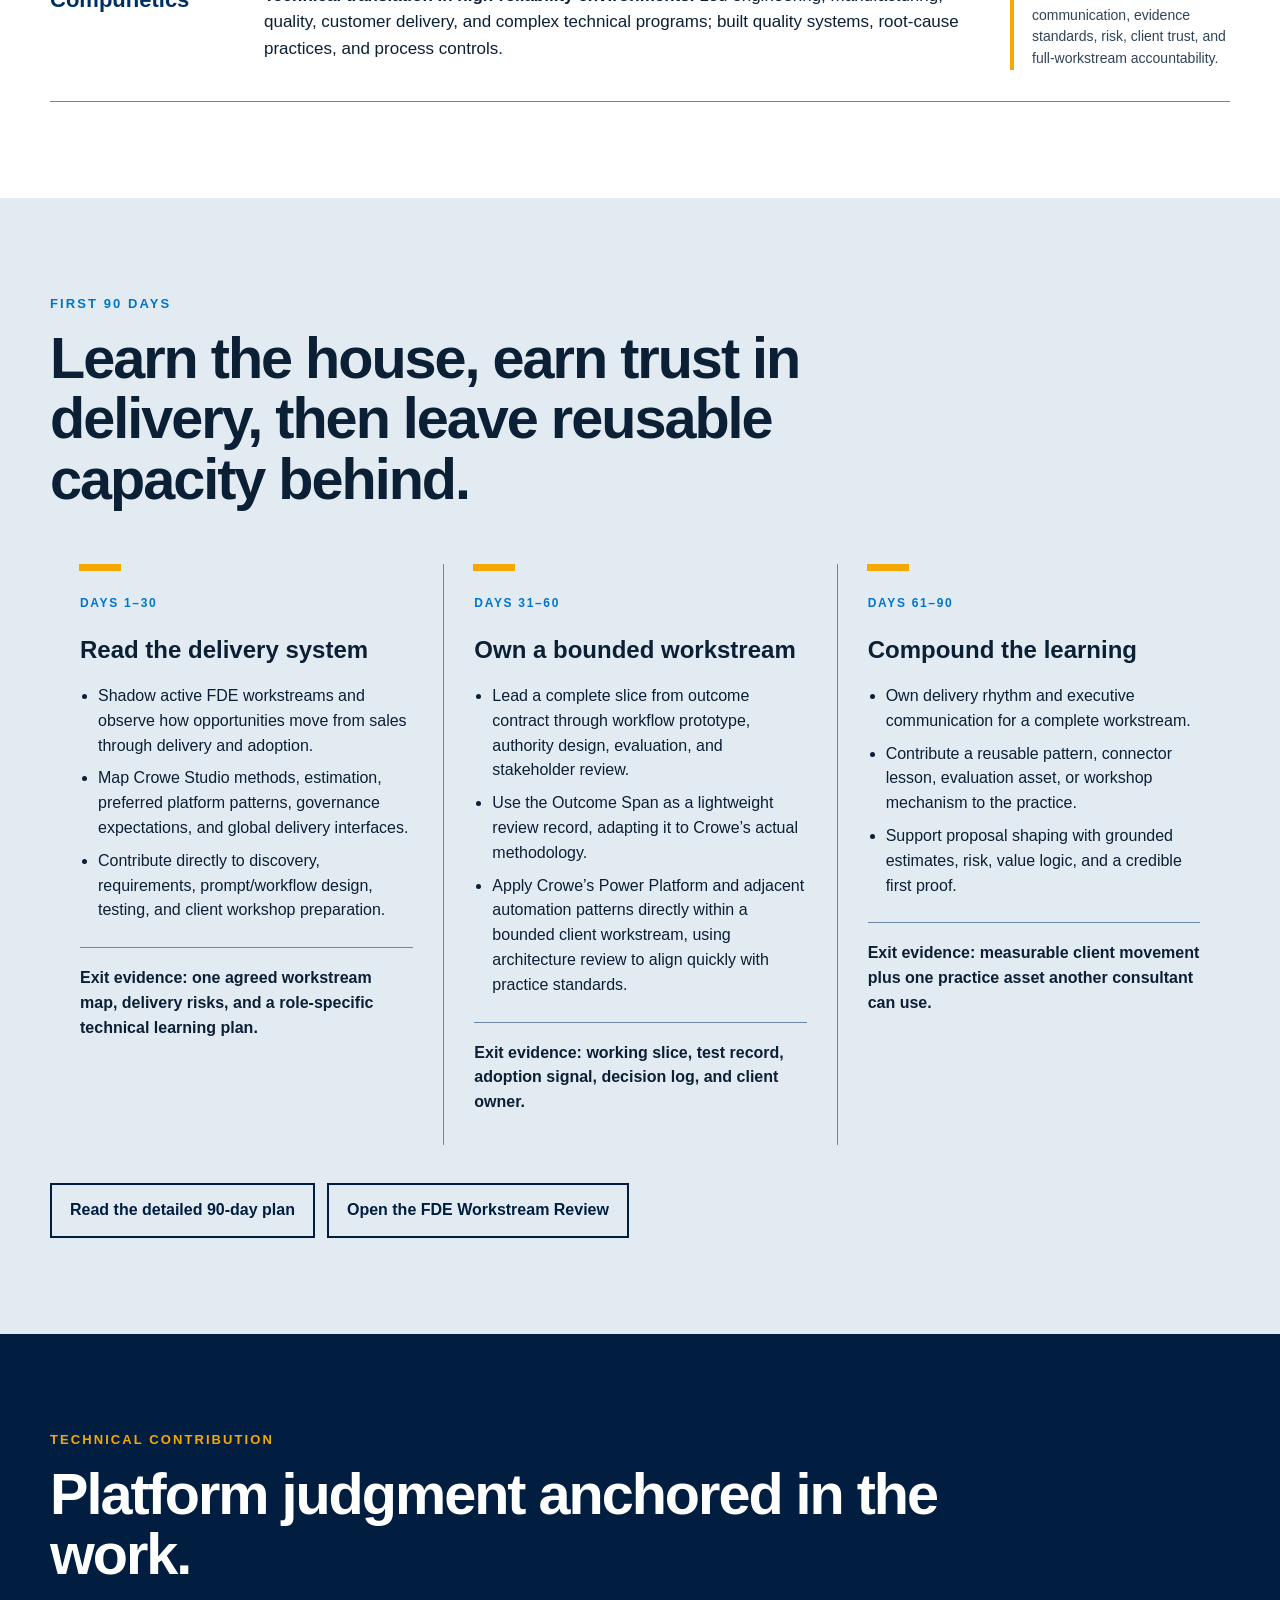
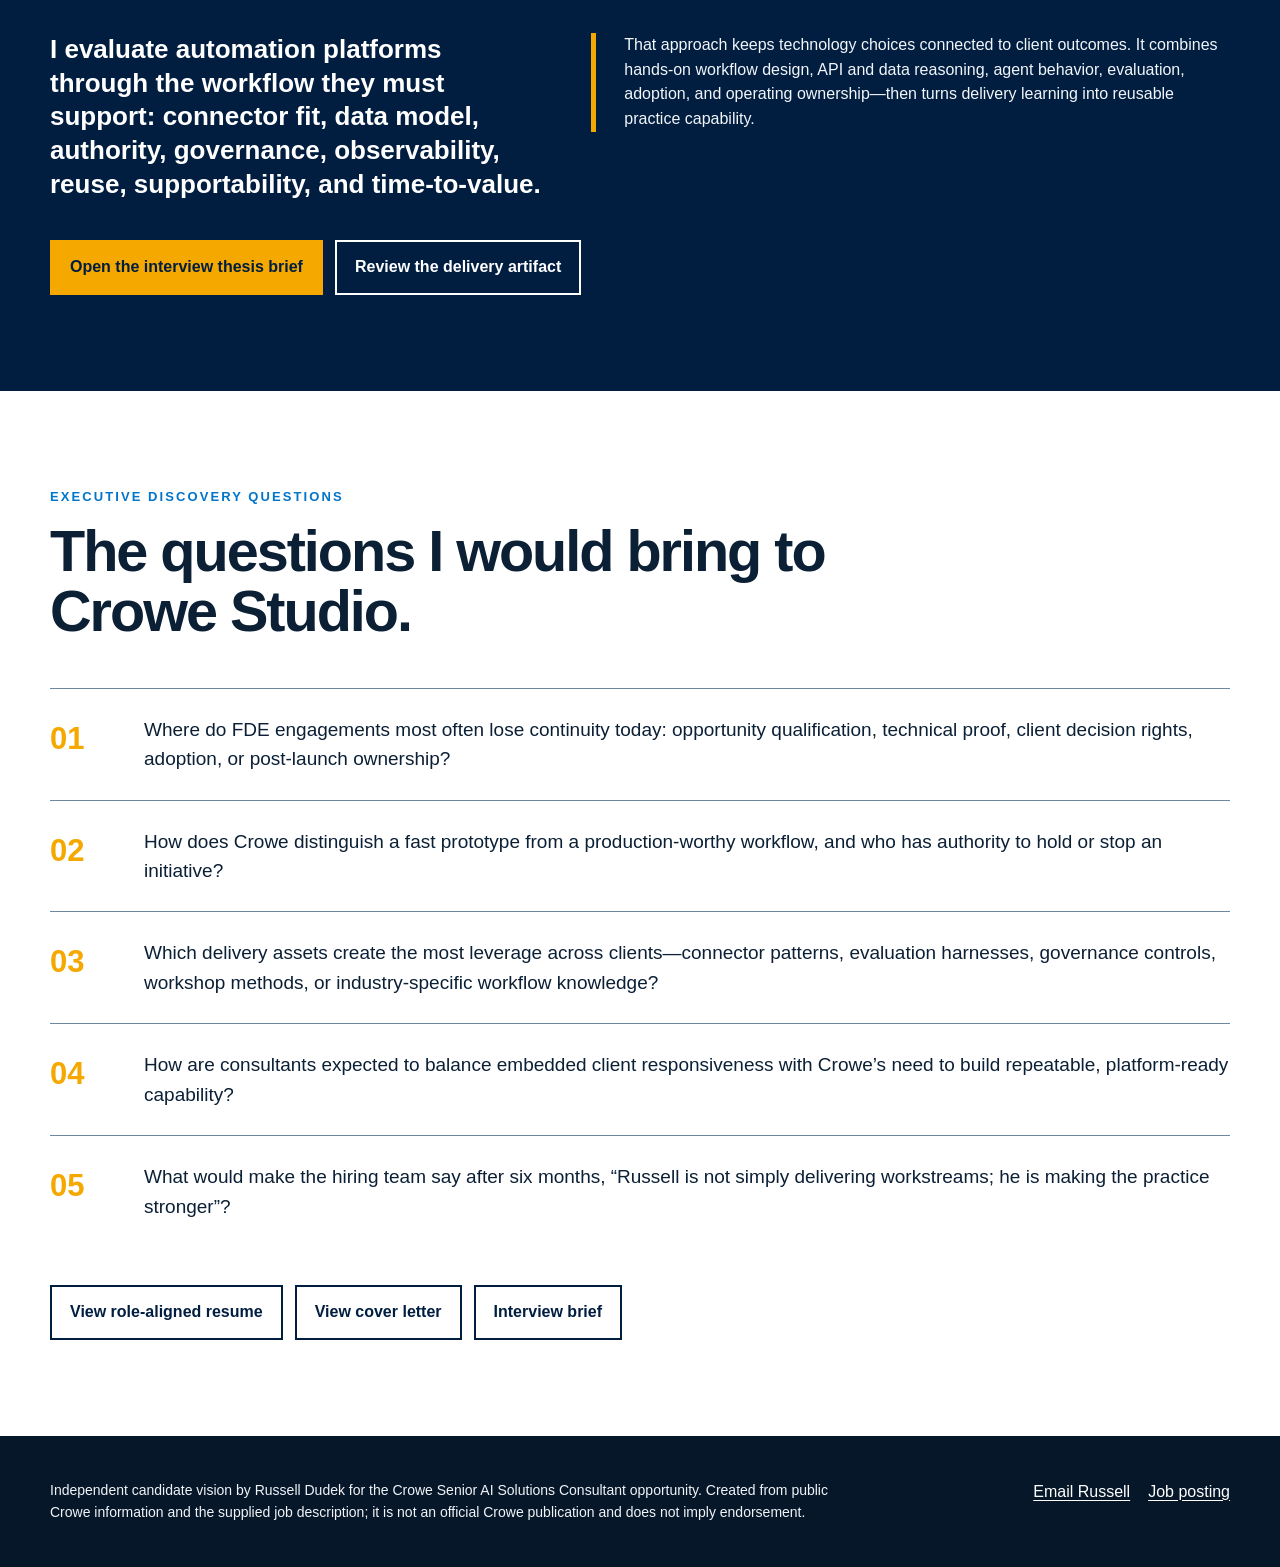
==== commit 736523df: "Refresh candidate campaign artifacts" ====
--- a/index.html
+++ b/index.html
@@ -1 +1 @@
-<!doctype html><html lang="en"><head><meta charset="utf-8"><meta name="viewport" content="width=device-width,initial-scale=1"><title>Russell Dudek · Candidate Vision for Crowe Senior AI Solutions Consultant</title><meta name="description" content="An independent candidate vision showing how Russell Dudek would turn ambiguous AI demand into complete, adopted, measurable client workstreams at Crowe Studio."><link rel="stylesheet" href="site-v4.css?v=20260717-3"></head><body><header class="site-header"><div class="header-inner"><a class="brand-mini" href="index.html"><img src="assets/brand/crowe-wordmark.svg" alt="Crowe"><span>Candidate vision · Russell Dudek</span></a><button class="nav-toggle" aria-expanded="false" aria-controls="site-nav">Menu</button><nav class="site-nav" id="site-nav" aria-label="Campaign navigation"><a href="#mandate">Mandate</a><a href="#span">Outcome Span</a><a href="#evidence">Evidence</a><a href="#entry">Entry plan</a><a href="#questions">Questions</a></nav></div></header><main><section class="hero"><div class="hero-inner"><div><div class="company-lockup"><img src="assets/brand/crowe-wordmark.svg" alt="Crowe logo"><small>Candidate vision for Senior AI Solutions Consultant by Russell Dudek</small></div><h1>Carry AI from <em>intent</em> to owned operation.</h1><p class="hero-lead">Crowe Studio is designed to move beyond isolated recommendations and pilots. The forward-deployed consultant’s real product is a complete workstream: useful in the workflow, bounded by human authority, evidenced, adopted, and owned.</p><p class="hero-thesis">My thesis: AI value crosses the client organization only when outcome, workflow, authority, evidence, integration, and ownership arrive together.</p><a class="hero-cue" href="#span">Test the Outcome Span ↓</a></div><div class="workstream-frame hero-workstream" aria-label="Outcome Span operating model resolving five conditions into an owned operation"><div class="workstream-kicker">The Outcome Span · illustrative operating model</div><div class="continuity-rail" aria-hidden="true"></div><ol class="workstream-conditions" aria-label="Conditions for a complete AI workstream"><li class="workstream-condition" data-condition="outcome" style="--condition-order:0"><span class="condition-number">01</span><strong>Outcome</strong><small>Business result</small></li><li class="workstream-condition" data-condition="workflow" style="--condition-order:1"><span class="condition-number">02</span><strong>Workflow</strong><small>Useful in the task</small></li><li class="workstream-condition" data-condition="authority" style="--condition-order:2"><span class="condition-number">03</span><strong>Authority</strong><small>Human boundaries</small></li><li class="workstream-condition" data-condition="evidence" style="--condition-order:3"><span class="condition-number">04</span><strong>Evidence</strong><small>Proof and trace</small></li><li class="workstream-condition" data-condition="ownership" style="--condition-order:4"><span class="condition-number">05</span><strong>Ownership</strong><small>Cadence and support</small></li></ol><div class="workstream-foundation"><span>Integration foundation</span><small>data · APIs · connectors · security</small></div><div class="ownership-terminal"><span>Owned operation</span></div></div></div></section><section class="section" id="mandate"><div class="wrap"><div class="section-kicker">The actual mandate</div><h2>Make Crowe Studio’s speed credible at the point of delivery.</h2><p class="section-intro">The job description asks for deep technical execution, consulting rigor, executive communication, low-code platform judgment, and outcome ownership in one person. That combination exists because the difficult gap is not ideation. It is continuity—from ambiguous demand through implementation, adoption, and value realization.</p><div class="company-moment"><strong>Why this role matters now.</strong><p>Crowe Studio publicly positions its model around AI-native capacity, embedded teams, and platform-style execution that is repeatable, measurable, and built for ROI. Crowe also announced a strategic KKR investment intended to accelerate investment in talent, technology, innovation, and next-generation client capabilities. The practical implication is a higher bar for consultants: move quickly, preserve trust and quality, and turn individual delivery wins into reusable capability.</p><div class="moment-sources"><a href="https://www.crowe.com/services/crowe-studio">Crowe Studio</a><a href="https://www.crowe.com/news/crowe-accelerates-long-term-growth-trajectory-with-investment-from-kkr">Crowe-KKR announcement</a></div></div><div class="tension-line"><div><h3>Rapid execution vs. durable control</h3><p>Clients want visible movement quickly; governed AI requires boundaries, evaluation, traceability, and an exception path.</p></div><div><h3>Platform accessibility vs. architecture quality</h3><p>Low-code tools shorten build time, but connector fit, data model, autonomy ceiling, supportability, and ownership still determine whether the solution survives.</p></div><div><h3>Embedded delivery vs. client dependence</h3><p>Forward deployment creates momentum; the work is complete only when client capability, operating cadence, and decision rights remain after the engagement.</p></div><div><h3>Central AI ambition vs. frontline adoption</h3><p>Executive sponsorship opens the door. Workflow fit, trust, training, feedback, and visible usefulness determine whether people walk through it.</p></div><div><h3>The consequence</h3><p class="tension-result">Without continuity, firms can produce impressive prototypes while accumulating rework, unclear authority, weak adoption, and stranded learning.</p></div><div><h3>The consulting opportunity</h3><p class="tension-result">Treat proof, governance, adoption, and ownership as one delivery system—not sequential handoffs.</p></div></div></div></section><section class="section mist" id="span"><div class="wrap"><div class="section-kicker">Interactive operating artifact</div><h2>The Outcome Span makes incomplete delivery visible early.</h2><p class="section-intro">Choose an illustrative client condition. The model changes the delivery decision; it does not assign Crowe a maturity score or imply knowledge of an undisclosed client environment.</p><div class="span-lab"><div><div class="scenario-list" role="group" aria-label="Choose a delivery scenario"><button data-scenario="baseline" aria-pressed="true">Useful default: governed operations copilot</button><button data-scenario="speed" aria-pressed="false">Executive asks for a pilot in weeks</button><button data-scenario="agent" aria-pressed="false">Agent acts across multiple systems</button><button data-scenario="orphan" aria-pressed="false">Pilot succeeds but has no owner</button><button data-scenario="legacy" aria-pressed="false">Legacy integration is uncertain</button></div><button class="reset-button" id="reset-scenario">Reset to useful default</button></div><div class="lab-stage" data-state="baseline"><div class="workstream-frame scenario-workstream" aria-label="Scenario workstream conditions" data-integration-state="active" data-ownership-state="closed" data-boundary-state="none"><div class="continuity-rail" aria-hidden="true"></div><ol class="workstream-conditions"><li class="workstream-condition" data-condition="outcome" data-condition-state="active"><strong>Outcome</strong><small>Explicit</small></li><li class="workstream-condition" data-condition="workflow" data-condition-state="active"><strong>Workflow</strong><small>Embedded</small></li><li class="workstream-condition" data-condition="authority" data-condition-state="active"><strong>Authority</strong><small>Bounded</small></li><li class="workstream-condition" data-condition="evidence" data-condition-state="active"><strong>Evidence</strong><small>Instrumented</small></li><li class="workstream-condition" data-condition="ownership" data-condition-state="active"><strong>Ownership</strong><small>Named</small></li></ol><div class="boundary-bracket" aria-hidden="true"></div><div class="workstream-foundation" data-integration-state="active"><span>Integration foundation</span><small>data · APIs · connectors · security</small></div><div class="ownership-terminal" data-ownership-state="closed"><span>Owned operation</span></div></div><div class="decision-readout" aria-live="polite"><div class="decision-label">Workstream decision</div><div><div class="decision-status" id="decision-status"></div><div class="decision-copy" id="decision-copy"></div></div></div></div></div></div></section><section class="section dark"><div class="wrap"><div class="section-kicker">How I would operate</div><h2>One engagement record, five conversations.</h2><p class="section-intro">The span is not a stage-gate bureaucracy. It is a compact shared record that keeps business, technical, governance, adoption, and ownership conversations synchronized while the team iterates.</p><div class="model-strip"><div><span>01</span><h3>Outcome contract</h3><p>Name the decision, workflow result, beneficiary, baseline evidence, and economic or service measure.</p></div><div><span>02</span><h3>Workflow slice</h3><p>Prototype inside the real task, with source context, interfaces, failure modes, and human review visible.</p></div><div><span>03</span><h3>Action envelope</h3><p>Define what AI may suggest, draft, decide, or execute; specify permissions, escalation, and fallback.</p></div><div><span>04</span><h3>Proof trail</h3><p>Evaluate quality, grounding, latency, cost, reliability, user behavior, and operational consequence.</p></div><div><span>05</span><h3>Ownership transfer</h3><p>Install client owner, operating cadence, support path, training, change loop, and a stop or scale decision.</p></div></div></div></section><section class="section" id="evidence"><div class="wrap"><div class="section-kicker">Verified transfer evidence</div><h2>My advantage is operating inside the seam between technical possibility and real work.</h2><p class="section-intro">I would enter as a hands-on consultant-builder: structuring ambiguous work, designing AI-assisted workflows, establishing human authority and feedback, and making execution legible to both leaders and technical teams.</p><div class="evidence-trail"><div class="evidence-item"><div class="org">Vape-Jet</div><div class="work"><strong>Direct operating transformation.</strong> Connects production, quality, support, customer, engineering, ERP/Odoo, Jira, HubSpot, Slack, telemetry, and AI-assisted workflows in a software-enabled robotics environment with approximately 1,000 fielded robots.</div><div class="transfer">Relevant to embedded delivery, cross-functional translation, workflow instrumentation, issue flow, adoption, and measurable operating mechanisms.</div></div><div class="evidence-item"><div class="org">DudeWorth</div><div class="work"><strong>Direct AI and automation design.</strong> Develops AI-readiness frameworks and agentic workflow patterns using structured context, retrieval, agents, human judgment, escalation, decision records, evaluation, and governance rails.</div><div class="transfer">Relevant to use-case qualification, agent design, RAG, human-in-the-loop architecture, evaluation, governance, and time-to-value.</div></div><div class="evidence-item"><div class="org">Amazon</div><div class="work"><strong>High-velocity operating discipline.</strong> Led launch and execution for Amazon Prime Pittsburgh in a 24/7 customer-backward environment supporting approximately five million second-day orders annually; built routines for labor, throughput, escalation, and standard work.</div><div class="transfer">Relevant to ambiguity, launch cadence, frontline adoption, customer-backward problem solving, and execution under consequence.</div></div><div class="evidence-item"><div class="org">Compunetics</div><div class="work"><strong>Technical translation in high-reliability environments.</strong> Led engineering, manufacturing, quality, customer delivery, and complex technical programs; built quality systems, root-cause practices, and process controls.</div><div class="transfer">Relevant to executive/technical communication, evidence standards, risk, client trust, and full-workstream accountability.</div></div></div></div></section><section class="section mist" id="entry"><div class="wrap"><div class="section-kicker">First 90 days</div><h2>Learn the house, earn trust in delivery, then leave reusable capacity behind.</h2><div class="timeline"><div class="phase"><div class="days">Days 1–30</div><h3>Read the delivery system</h3><ul><li>Shadow active FDE workstreams and observe how opportunities move from sales through delivery and adoption.</li><li>Map Crowe Studio methods, estimation, preferred platform patterns, governance expectations, and global delivery interfaces.</li><li>Contribute directly to discovery, requirements, prompt/workflow design, testing, and client workshop preparation.</li></ul><div class="exit">Exit evidence: one agreed workstream map, delivery risks, and a role-specific technical learning plan.</div></div><div class="phase"><div class="days">Days 31–60</div><h3>Own a bounded workstream</h3><ul><li>Lead a complete slice from outcome contract through workflow prototype, authority design, evaluation, and stakeholder review.</li><li>Use the Outcome Span as a lightweight review record, adapting it to Crowe’s actual methodology.</li><li>Apply Crowe’s Power Platform and adjacent automation patterns directly within a bounded client workstream, using architecture review to align quickly with practice standards.</li></ul><div class="exit">Exit evidence: working slice, test record, adoption signal, decision log, and client owner.</div></div><div class="phase"><div class="days">Days 61–90</div><h3>Compound the learning</h3><ul><li>Own delivery rhythm and executive communication for a complete workstream.</li><li>Contribute a reusable pattern, connector lesson, evaluation asset, or workshop mechanism to the practice.</li><li>Support proposal shaping with grounded estimates, risk, value logic, and a credible first proof.</li></ul><div class="exit">Exit evidence: measurable client movement plus one practice asset another consultant can use.</div></div></div><div class="cta-row"><a class="button light-secondary" href="90-day-plan.html">Read the detailed 90-day plan</a><a class="button light-secondary" href="fde-workstream-review.html">Open the FDE Workstream Review</a></div></div></section><section class="section dark"><div class="wrap"><div class="section-kicker">Technical contribution</div><h2>Platform judgment anchored in the work.</h2><div class="objection-band"><div class="risk">I evaluate automation platforms through the workflow they must support: connector fit, data model, authority, governance, observability, reuse, supportability, and time-to-value.</div><div class="answer">That approach keeps technology choices connected to client outcomes. It combines hands-on workflow design, API and data reasoning, agent behavior, evaluation, adoption, and operating ownership—then turns delivery learning into reusable practice capability.</div></div><div class="cta-row"><a class="button" href="interview-brief.html">Open the interview thesis brief</a><a class="button secondary" href="fde-workstream-review.html">Review the delivery artifact</a></div></div></section><section class="section" id="questions"><div class="wrap"><div class="section-kicker">Executive discovery questions</div><h2>The questions I would bring to Crowe Studio.</h2><div class="questions"><div class="question"><p>Where do FDE engagements most often lose continuity today: opportunity qualification, technical proof, client decision rights, adoption, or post-launch ownership?</p></div><div class="question"><p>How does Crowe distinguish a fast prototype from a production-worthy workflow, and who has authority to hold or stop an initiative?</p></div><div class="question"><p>Which delivery assets create the most leverage across clients—connector patterns, evaluation harnesses, governance controls, workshop methods, or industry-specific workflow knowledge?</p></div><div class="question"><p>How are consultants expected to balance embedded client responsiveness with Crowe’s need to build repeatable, platform-ready capability?</p></div><div class="question"><p>What would make the hiring team say after six months, “Russell is not simply delivering workstreams; he is making the practice stronger”?</p></div></div><div class="cta-row"><a class="button light-secondary" href="resume.html">View role-aligned resume</a><a class="button light-secondary" href="cover-letter.html">View cover letter</a><a class="button light-secondary" href="interview-brief.html">Interview brief</a></div></div></section></main><footer class="site-footer"><div class="footer-inner"><p>Independent candidate vision by Russell Dudek for the Crowe Senior AI Solutions Consultant opportunity. Created from public Crowe information and the supplied job description; it is not an official Crowe publication and does not imply endorsement.</p><div class="footer-links"><a href="mailto:russelldudek@gmail.com">Email Russell</a><a href="https://careers.crowe.com/job/CROCROUSR51627EXTERNALENUS/Senior-AI-Solutions-Consultant?utm_source=linkedin&utm_medium=phenom-feeds">Job posting</a></div></div></footer><script src="app.js"></script></body></html>+<!doctype html><html lang="en"><head><meta charset="utf-8"><meta name="viewport" content="width=device-width,initial-scale=1"><title>Russell Dudek · Candidate Vision for Crowe Senior AI Solutions Consultant</title><meta name="description" content="An independent candidate vision showing how Russell Dudek would turn ambiguous AI demand into complete, adopted, measurable client workstreams at Crowe Studio."><link rel="stylesheet" href="site-v4.css?v=20260717-4"></head><body><header class="site-header"><div class="header-inner"><a class="brand-mini" href="index.html"><img src="assets/brand/crowe-wordmark.svg" alt="Crowe"><span>Candidate vision · Russell Dudek</span></a><button class="nav-toggle" aria-expanded="false" aria-controls="site-nav">Menu</button><nav class="site-nav" id="site-nav" aria-label="Campaign navigation"><a href="#mandate">Mandate</a><a href="#span">Outcome Span</a><a href="#evidence">Evidence</a><a href="#entry">Entry plan</a><a href="#questions">Questions</a></nav></div></header><main><section class="hero"><div class="hero-inner"><div><div class="company-lockup"><img src="assets/brand/crowe-wordmark.svg" alt="Crowe logo"><small>Candidate vision for Senior AI Solutions Consultant by Russell Dudek</small></div><h1>Carry AI from <em>intent</em> to owned operation.</h1><p class="hero-lead">Crowe Studio is designed to move beyond isolated recommendations and pilots. The forward-deployed consultant’s real product is a complete workstream: useful in the workflow, bounded by human authority, evidenced, adopted, and owned.</p><p class="hero-thesis">My thesis: AI value crosses the client organization only when outcome, workflow, authority, evidence, integration, and ownership arrive together.</p><a class="hero-cue" href="#span">Test the Outcome Span ↓</a></div><div class="workstream-frame hero-workstream" aria-label="Outcome Span operating model resolving five conditions into an owned operation"><div class="workstream-kicker">The Outcome Span · illustrative operating model</div><div class="continuity-rail" aria-hidden="true"></div><ol class="workstream-conditions" aria-label="Conditions for a complete AI workstream"><li class="workstream-condition" data-condition="outcome" style="--condition-order:0"><span class="condition-number">01</span><strong>Outcome</strong><small>Business result</small></li><li class="workstream-condition" data-condition="workflow" style="--condition-order:1"><span class="condition-number">02</span><strong>Workflow</strong><small>Useful in the task</small></li><li class="workstream-condition" data-condition="authority" style="--condition-order:2"><span class="condition-number">03</span><strong>Authority</strong><small>Human boundaries</small></li><li class="workstream-condition" data-condition="evidence" style="--condition-order:3"><span class="condition-number">04</span><strong>Evidence</strong><small>Proof and trace</small></li><li class="workstream-condition" data-condition="ownership" style="--condition-order:4"><span class="condition-number">05</span><strong>Ownership</strong><small>Cadence and support</small></li></ol><div class="workstream-foundation"><span>Integration foundation</span><small>data · APIs · connectors · security</small></div><div class="ownership-terminal"><span>Owned operation</span></div></div></div></section><section class="section" id="mandate"><div class="wrap"><div class="section-kicker">The actual mandate</div><h2>Make Crowe Studio’s speed credible at the point of delivery.</h2><p class="section-intro">The job description asks for deep technical execution, consulting rigor, executive communication, low-code platform judgment, and outcome ownership in one person. That combination exists because the difficult gap is not ideation. It is continuity—from ambiguous demand through implementation, adoption, and value realization.</p><div class="company-moment"><strong>Why this role matters now.</strong><p>Crowe Studio publicly positions its model around AI-native capacity, embedded teams, and platform-style execution that is repeatable, measurable, and built for ROI. Crowe also announced a strategic KKR investment intended to accelerate investment in talent, technology, innovation, and next-generation client capabilities. The practical implication is a higher bar for consultants: move quickly, preserve trust and quality, and turn individual delivery wins into reusable capability.</p><div class="moment-sources"><a href="https://www.crowe.com/services/crowe-studio">Crowe Studio</a><a href="https://www.crowe.com/news/crowe-accelerates-long-term-growth-trajectory-with-investment-from-kkr">Crowe-KKR announcement</a></div></div><div class="tension-line"><div><h3>Rapid execution vs. durable control</h3><p>Clients want visible movement quickly; governed AI requires boundaries, evaluation, traceability, and an exception path.</p></div><div><h3>Platform accessibility vs. architecture quality</h3><p>Low-code tools shorten build time, but connector fit, data model, autonomy ceiling, supportability, and ownership still determine whether the solution survives.</p></div><div><h3>Embedded delivery vs. client dependence</h3><p>Forward deployment creates momentum; the work is complete only when client capability, operating cadence, and decision rights remain after the engagement.</p></div><div><h3>Central AI ambition vs. frontline adoption</h3><p>Executive sponsorship opens the door. Workflow fit, trust, training, feedback, and visible usefulness determine whether people walk through it.</p></div><div><h3>The consequence</h3><p class="tension-result">Without continuity, firms can produce impressive prototypes while accumulating rework, unclear authority, weak adoption, and stranded learning.</p></div><div><h3>The consulting opportunity</h3><p class="tension-result">Treat proof, governance, adoption, and ownership as one delivery system—not sequential handoffs.</p></div></div></div></section><section class="section mist" id="span"><div class="wrap"><div class="section-kicker">Interactive operating artifact</div><h2>The Outcome Span makes incomplete delivery visible early.</h2><p class="section-intro">Choose an illustrative client condition. The model changes the delivery decision; it does not assign Crowe a maturity score or imply knowledge of an undisclosed client environment.</p><div class="span-lab"><div><div class="scenario-list" role="group" aria-label="Choose a delivery scenario"><button data-scenario="baseline" aria-pressed="true">Useful default: governed operations copilot</button><button data-scenario="speed" aria-pressed="false">Executive asks for a pilot in weeks</button><button data-scenario="agent" aria-pressed="false">Agent acts across multiple systems</button><button data-scenario="orphan" aria-pressed="false">Pilot succeeds but has no owner</button><button data-scenario="legacy" aria-pressed="false">Legacy integration is uncertain</button></div><button class="reset-button" id="reset-scenario">Reset to useful default</button></div><div class="lab-stage" data-state="baseline"><div class="workstream-frame scenario-workstream" aria-label="Scenario workstream conditions" data-integration-state="active" data-ownership-state="closed" data-boundary-state="none"><div class="continuity-rail" aria-hidden="true"></div><ol class="workstream-conditions"><li class="workstream-condition" data-condition="outcome" data-condition-state="active"><strong>Outcome</strong><small>Explicit</small></li><li class="workstream-condition" data-condition="workflow" data-condition-state="active"><strong>Workflow</strong><small>Embedded</small></li><li class="workstream-condition" data-condition="authority" data-condition-state="active"><strong>Authority</strong><small>Bounded</small></li><li class="workstream-condition" data-condition="evidence" data-condition-state="active"><strong>Evidence</strong><small>Instrumented</small></li><li class="workstream-condition" data-condition="ownership" data-condition-state="active"><strong>Ownership</strong><small>Named</small></li></ol><div class="boundary-bracket" aria-hidden="true"></div><div class="workstream-foundation" data-integration-state="active"><span>Integration foundation</span><small>data · APIs · connectors · security</small></div><div class="ownership-terminal" data-ownership-state="closed"><span>Owned operation</span></div></div><div class="decision-readout" aria-live="polite"><div class="decision-label">Workstream decision</div><div><div class="decision-status" id="decision-status"></div><div class="decision-copy" id="decision-copy"></div></div></div></div></div></div></section><section class="section dark"><div class="wrap"><div class="section-kicker">How I would operate</div><h2>One engagement record, five conversations.</h2><p class="section-intro">The span is not a stage-gate bureaucracy. It is a compact shared record that keeps business, technical, governance, adoption, and ownership conversations synchronized while the team iterates.</p><div class="model-strip"><div><span>01</span><h3>Outcome contract</h3><p>Name the decision, workflow result, beneficiary, baseline evidence, and economic or service measure.</p></div><div><span>02</span><h3>Workflow slice</h3><p>Prototype inside the real task, with source context, interfaces, failure modes, and human review visible.</p></div><div><span>03</span><h3>Action envelope</h3><p>Define what AI may suggest, draft, decide, or execute; specify permissions, escalation, and fallback.</p></div><div><span>04</span><h3>Proof trail</h3><p>Evaluate quality, grounding, latency, cost, reliability, user behavior, and operational consequence.</p></div><div><span>05</span><h3>Ownership transfer</h3><p>Install client owner, operating cadence, support path, training, change loop, and a stop or scale decision.</p></div></div></div></section><section class="section" id="evidence"><div class="wrap"><div class="section-kicker">Verified transfer evidence</div><h2>My advantage is operating inside the seam between technical possibility and real work.</h2><p class="section-intro">I would enter as a hands-on consultant-builder: structuring ambiguous work, designing AI-assisted workflows, establishing human authority and feedback, and making execution legible to both leaders and technical teams.</p><div class="evidence-trail"><div class="evidence-item"><div class="org">Vape-Jet</div><div class="work"><strong>Direct operating transformation.</strong> Connects production, quality, support, customer, engineering, ERP/Odoo, Jira, HubSpot, Slack, telemetry, and AI-assisted workflows in a software-enabled robotics environment with approximately 1,000 fielded robots.</div><div class="transfer">Relevant to embedded delivery, cross-functional translation, workflow instrumentation, issue flow, adoption, and measurable operating mechanisms.</div></div><div class="evidence-item"><div class="org">DudeWorth</div><div class="work"><strong>Direct AI and automation design.</strong> Develops AI-readiness frameworks and agentic workflow patterns using structured context, retrieval, agents, human judgment, escalation, decision records, evaluation, and governance rails.</div><div class="transfer">Relevant to use-case qualification, agent design, RAG, human-in-the-loop architecture, evaluation, governance, and time-to-value.</div></div><div class="evidence-item"><div class="org">Amazon</div><div class="work"><strong>High-velocity operating discipline.</strong> Led launch and execution for Amazon Prime Pittsburgh in a 24/7 customer-backward environment supporting approximately five million second-day orders annually; built routines for labor, throughput, escalation, and standard work.</div><div class="transfer">Relevant to ambiguity, launch cadence, frontline adoption, customer-backward problem solving, and execution under consequence.</div></div><div class="evidence-item"><div class="org">Compunetics</div><div class="work"><strong>Technical translation in high-reliability environments.</strong> Led engineering, manufacturing, quality, customer delivery, and complex technical programs; built quality systems, root-cause practices, and process controls.</div><div class="transfer">Relevant to executive/technical communication, evidence standards, risk, client trust, and full-workstream accountability.</div></div></div></div></section><section class="section mist" id="entry"><div class="wrap"><div class="section-kicker">First 90 days</div><h2>Learn the house, earn trust in delivery, then leave reusable capacity behind.</h2><div class="timeline"><div class="phase"><div class="days">Days 1–30</div><h3>Read the delivery system</h3><ul><li>Shadow active FDE workstreams and observe how opportunities move from sales through delivery and adoption.</li><li>Map Crowe Studio methods, estimation, preferred platform patterns, governance expectations, and global delivery interfaces.</li><li>Contribute directly to discovery, requirements, prompt/workflow design, testing, and client workshop preparation.</li></ul><div class="exit">Exit evidence: one agreed workstream map, delivery risks, and a role-specific technical learning plan.</div></div><div class="phase"><div class="days">Days 31–60</div><h3>Own a bounded workstream</h3><ul><li>Lead a complete slice from outcome contract through workflow prototype, authority design, evaluation, and stakeholder review.</li><li>Use the Outcome Span as a lightweight review record, adapting it to Crowe’s actual methodology.</li><li>Apply Crowe’s Power Platform and adjacent automation patterns directly within a bounded client workstream, using architecture review to align quickly with practice standards.</li></ul><div class="exit">Exit evidence: working slice, test record, adoption signal, decision log, and client owner.</div></div><div class="phase"><div class="days">Days 61–90</div><h3>Compound the learning</h3><ul><li>Own delivery rhythm and executive communication for a complete workstream.</li><li>Contribute a reusable pattern, connector lesson, evaluation asset, or workshop mechanism to the practice.</li><li>Support proposal shaping with grounded estimates, risk, value logic, and a credible first proof.</li></ul><div class="exit">Exit evidence: measurable client movement plus one practice asset another consultant can use.</div></div></div><div class="cta-row"><a class="button light-secondary" href="90-day-plan.html">Read the detailed 90-day plan</a><a class="button light-secondary" href="fde-workstream-review.html">Open the FDE Workstream Review</a></div></div></section><section class="section dark"><div class="wrap"><div class="section-kicker">Technical contribution</div><h2>Platform judgment anchored in the work.</h2><div class="objection-band"><div class="risk">I evaluate automation platforms through the workflow they must support: connector fit, data model, authority, governance, observability, reuse, supportability, and time-to-value.</div><div class="answer">That approach keeps technology choices connected to client outcomes. It combines hands-on workflow design, API and data reasoning, agent behavior, evaluation, adoption, and operating ownership—then turns delivery learning into reusable practice capability.</div></div><div class="cta-row"><a class="button" href="interview-brief.html">Open the interview thesis brief</a><a class="button secondary" href="fde-workstream-review.html">Review the delivery artifact</a></div></div></section><section class="section" id="questions"><div class="wrap"><div class="section-kicker">Executive discovery questions</div><h2>The questions I would bring to Crowe Studio.</h2><div class="questions"><div class="question"><p>Where do FDE engagements most often lose continuity today: opportunity qualification, technical proof, client decision rights, adoption, or post-launch ownership?</p></div><div class="question"><p>How does Crowe distinguish a fast prototype from a production-worthy workflow, and who has authority to hold or stop an initiative?</p></div><div class="question"><p>Which delivery assets create the most leverage across clients—connector patterns, evaluation harnesses, governance controls, workshop methods, or industry-specific workflow knowledge?</p></div><div class="question"><p>How are consultants expected to balance embedded client responsiveness with Crowe’s need to build repeatable, platform-ready capability?</p></div><div class="question"><p>What would make the hiring team say after six months, “Russell is not simply delivering workstreams; he is making the practice stronger”?</p></div></div><div class="cta-row"><a class="button light-secondary" href="resume.html">View role-aligned resume</a><a class="button light-secondary" href="cover-letter.html">View cover letter</a><a class="button light-secondary" href="interview-brief.html">Interview brief</a></div></div></section></main><footer class="site-footer"><div class="footer-inner"><p>Independent candidate vision by Russell Dudek for the Crowe Senior AI Solutions Consultant opportunity. Created from public Crowe information and the supplied job description; it is not an official Crowe publication and does not imply endorsement.</p><div class="footer-links"><a href="mailto:russelldudek@gmail.com">Email Russell</a><a href="https://careers.crowe.com/job/CROCROUSR51627EXTERNALENUS/Senior-AI-Solutions-Consultant?utm_source=linkedin&utm_medium=phenom-feeds">Job posting</a></div></div></footer><script src="app.js"></script></body></html>
--- a/site-v4.css
+++ b/site-v4.css
@@ -2,3 +2,4 @@
 @import url('site-v5.css?v=20260717-1');
 @import url('site-v6.css?v=20260717-2');
 @import url('site-v7.css?v=20260717-1');
+@import url('site-v8.css?v=20260717-1');
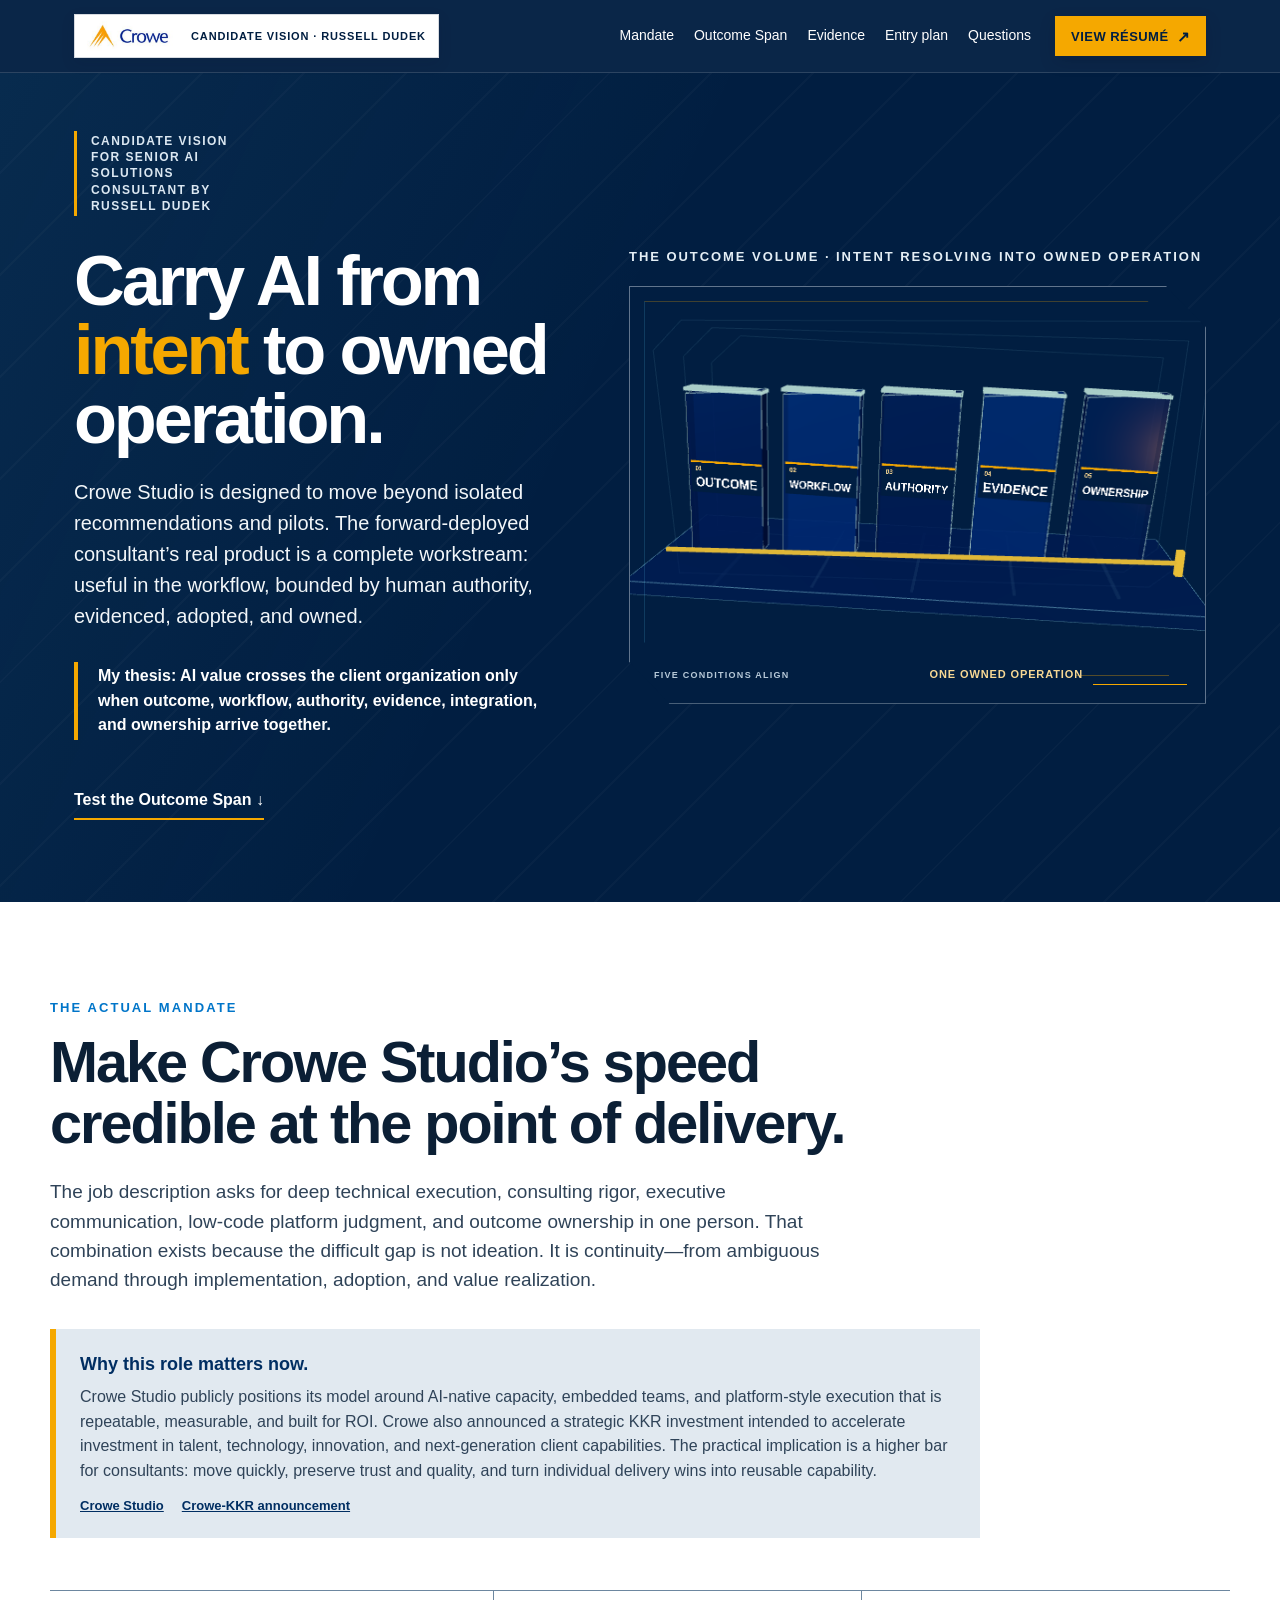
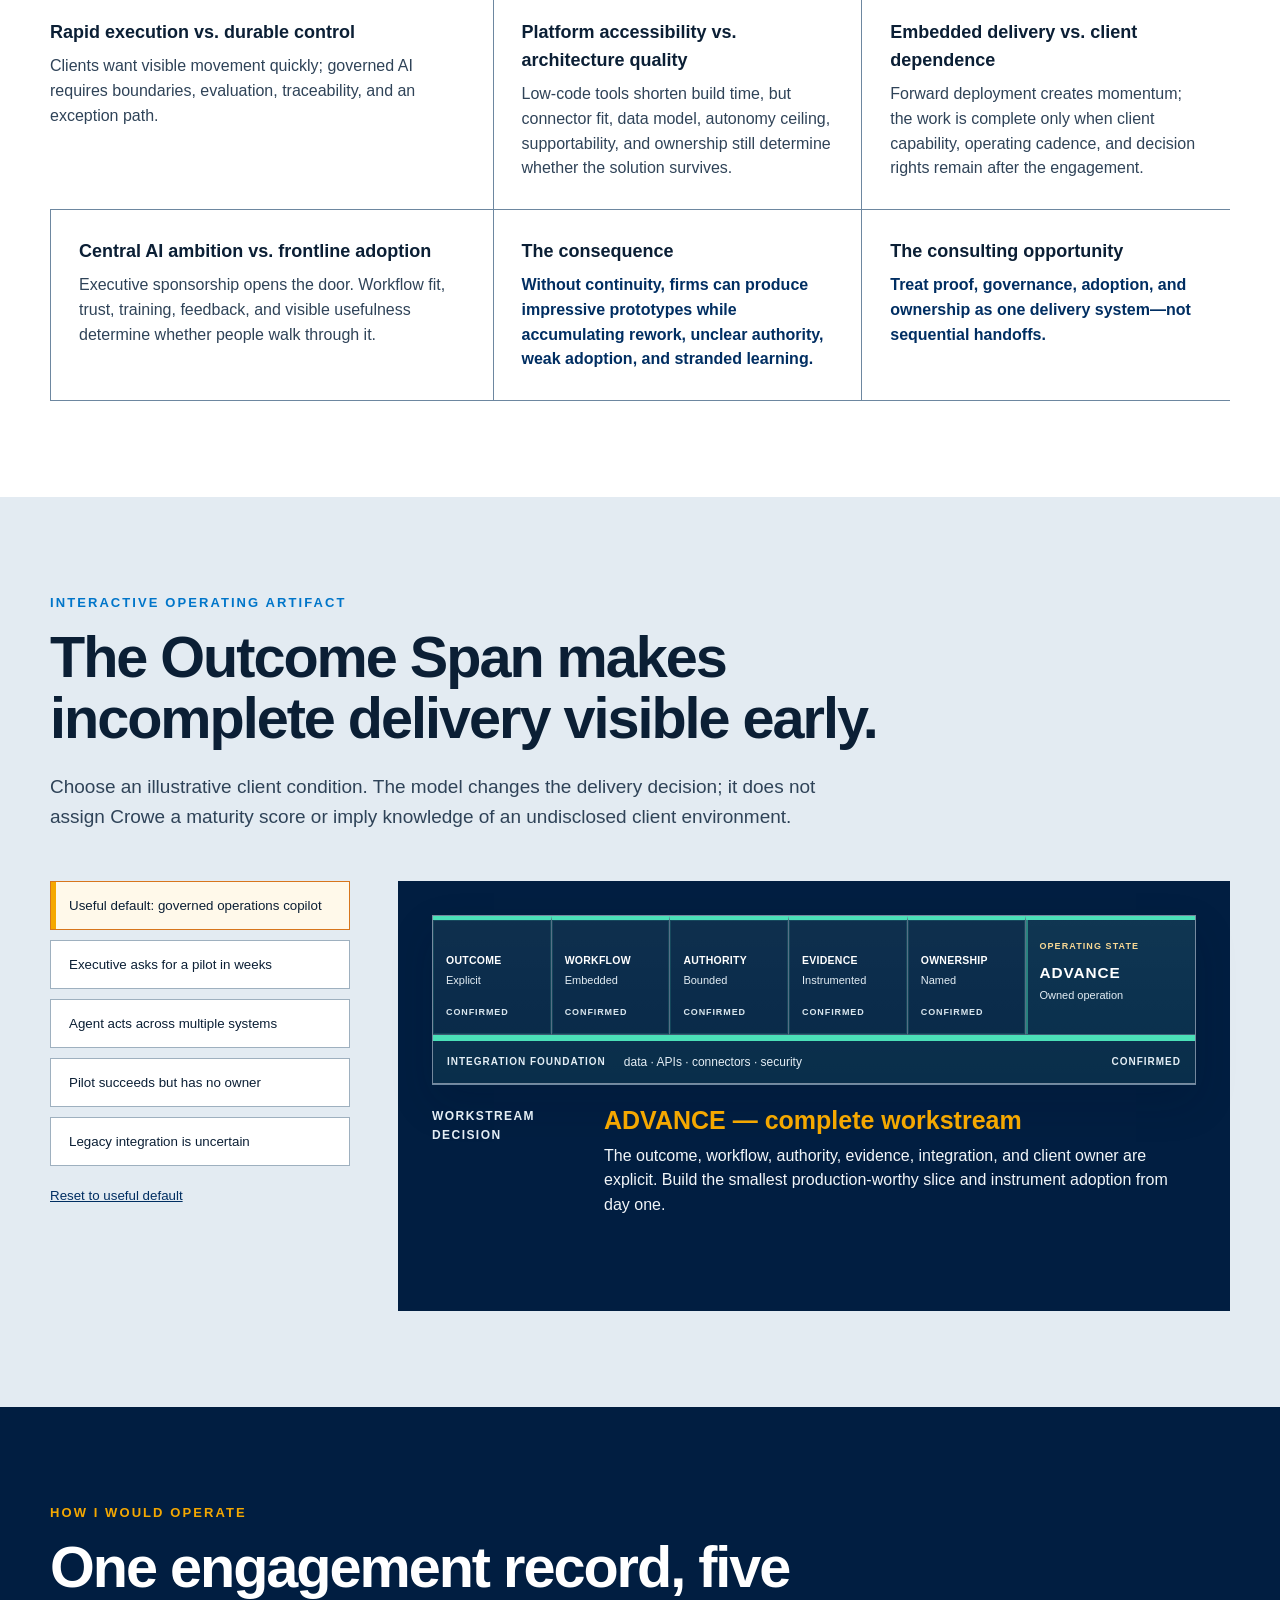
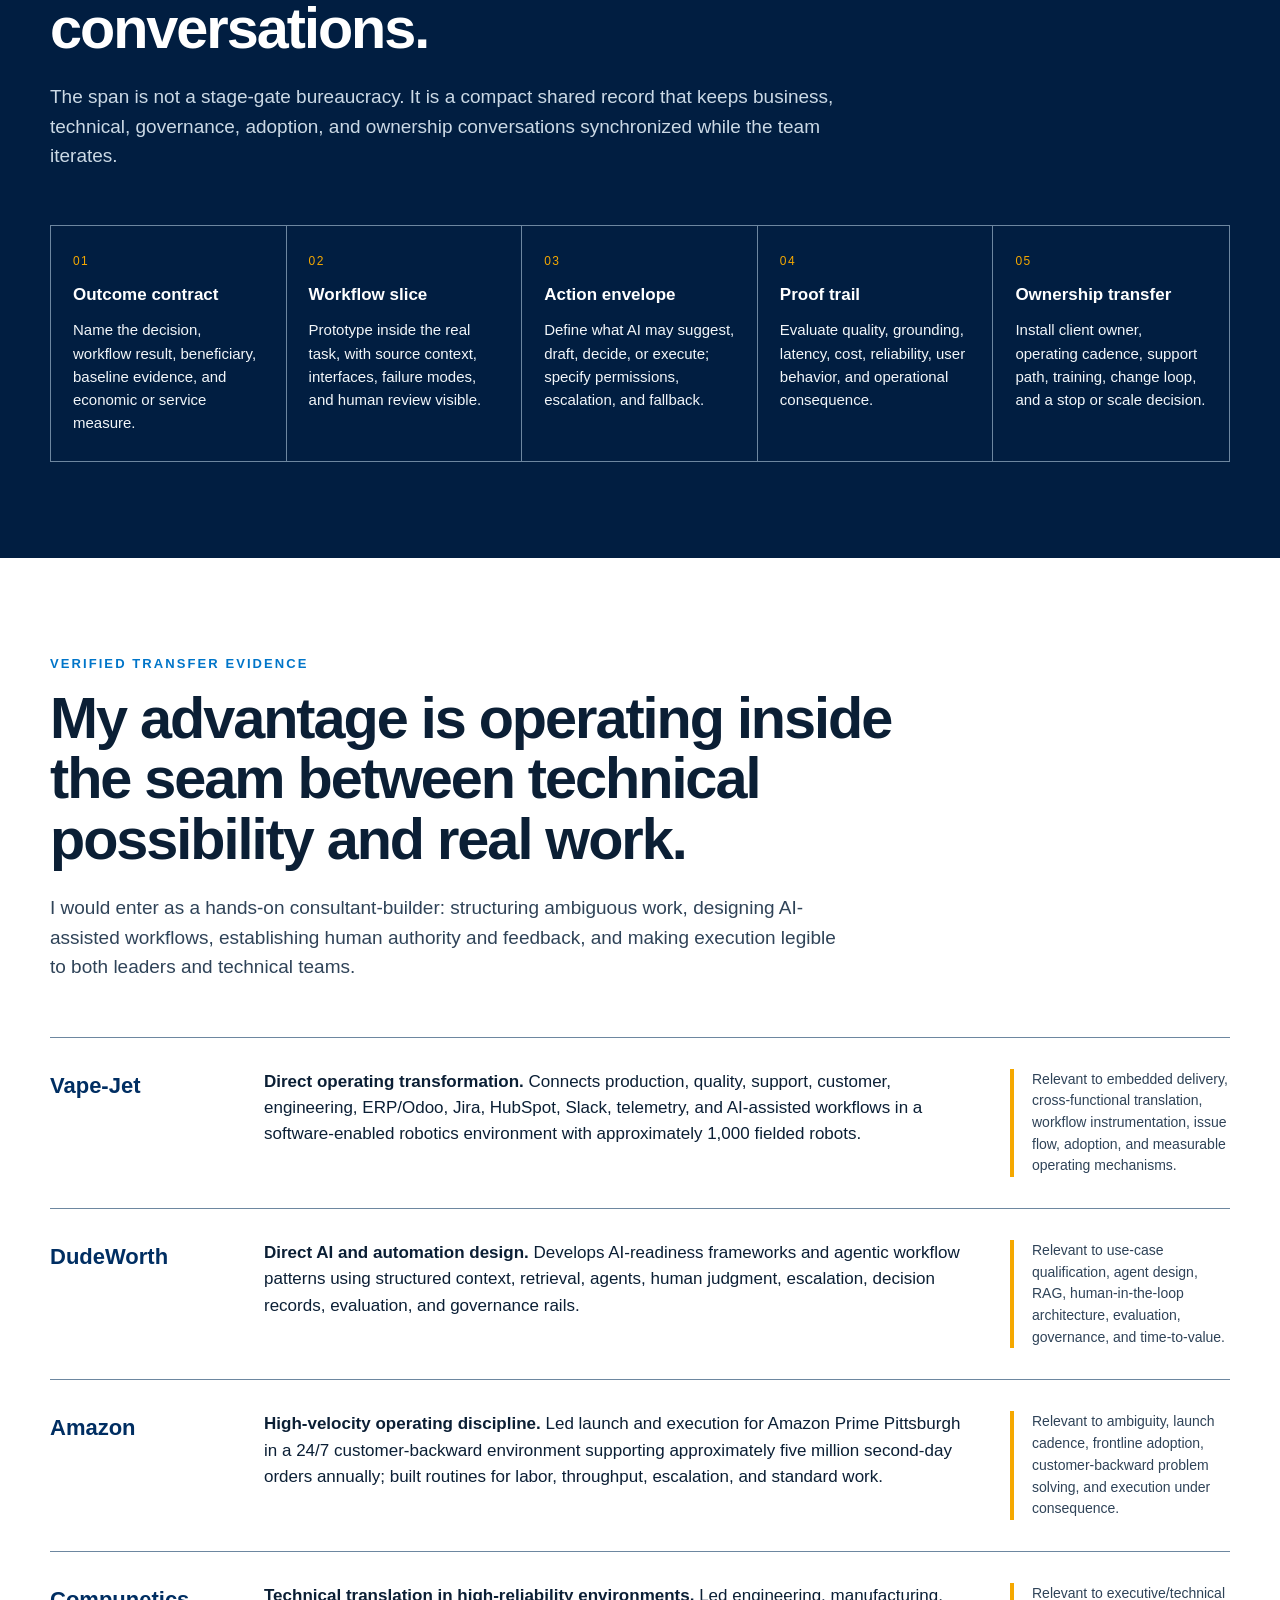
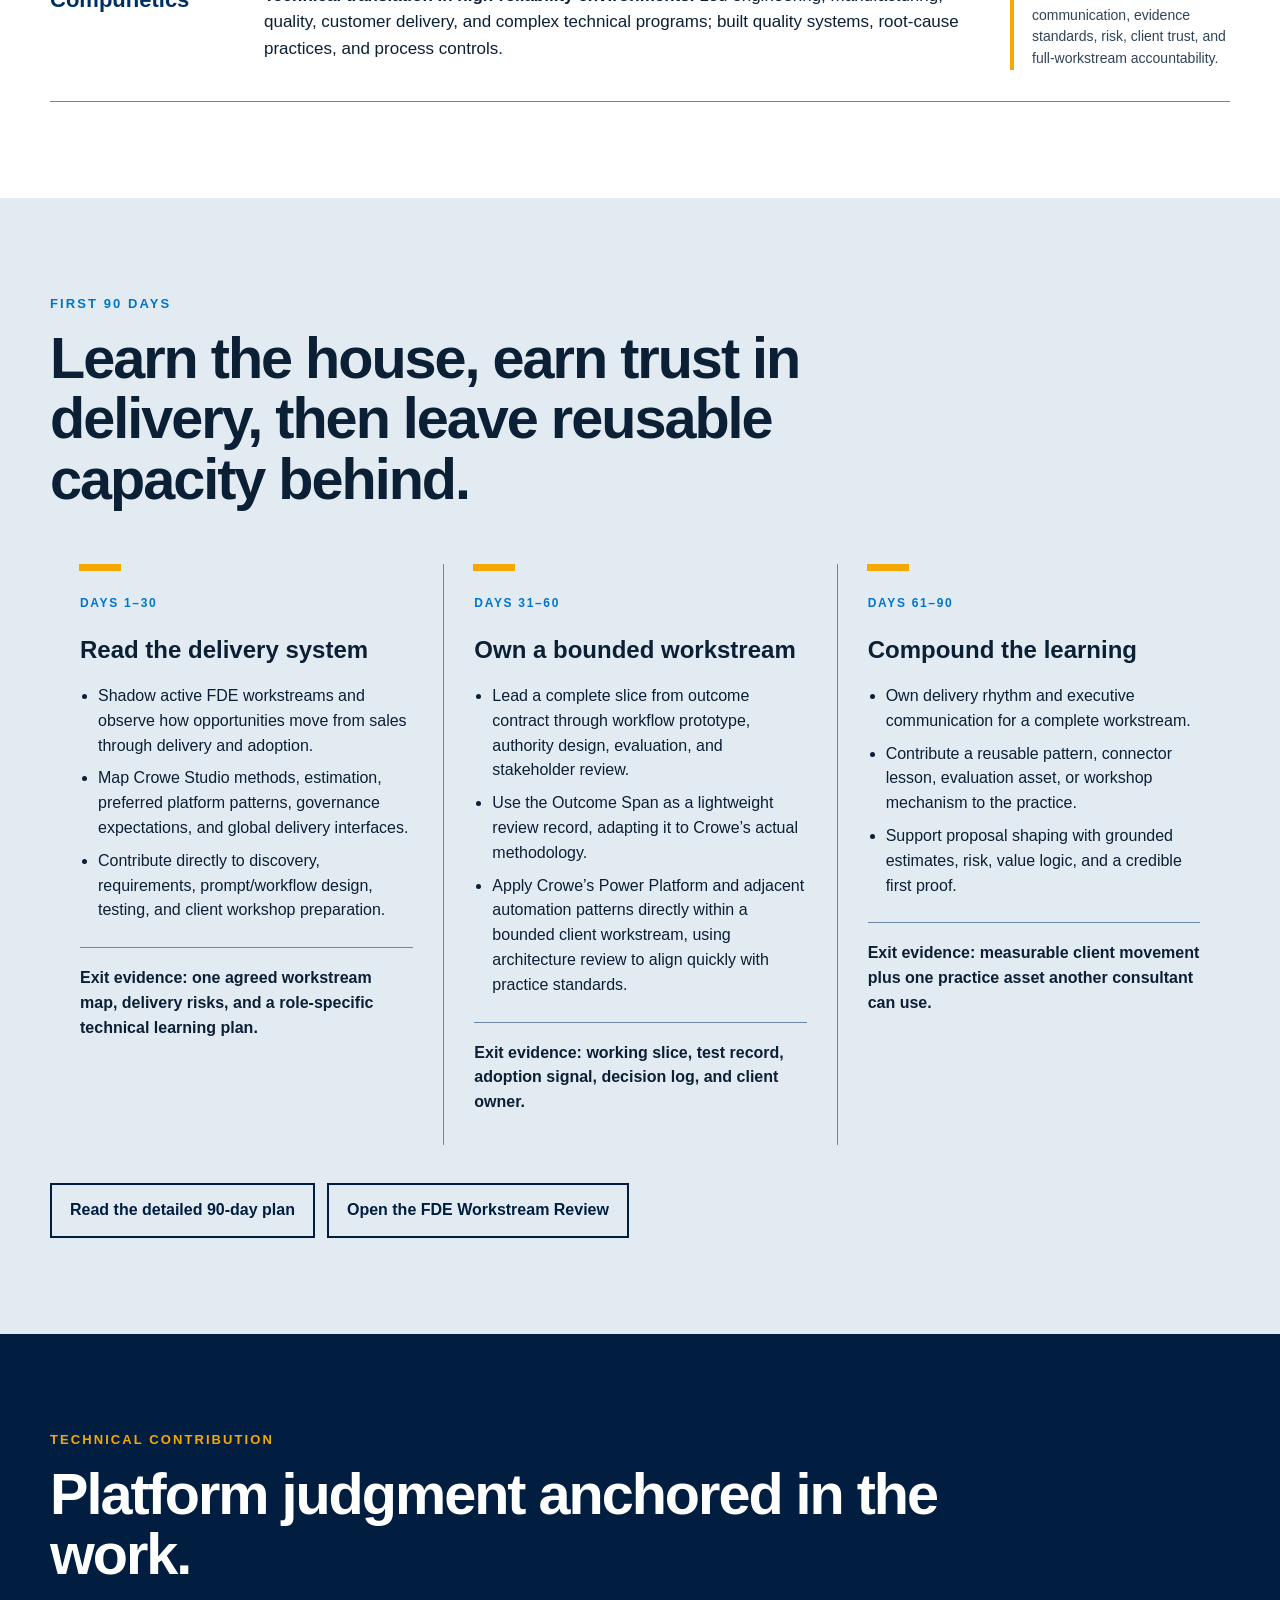
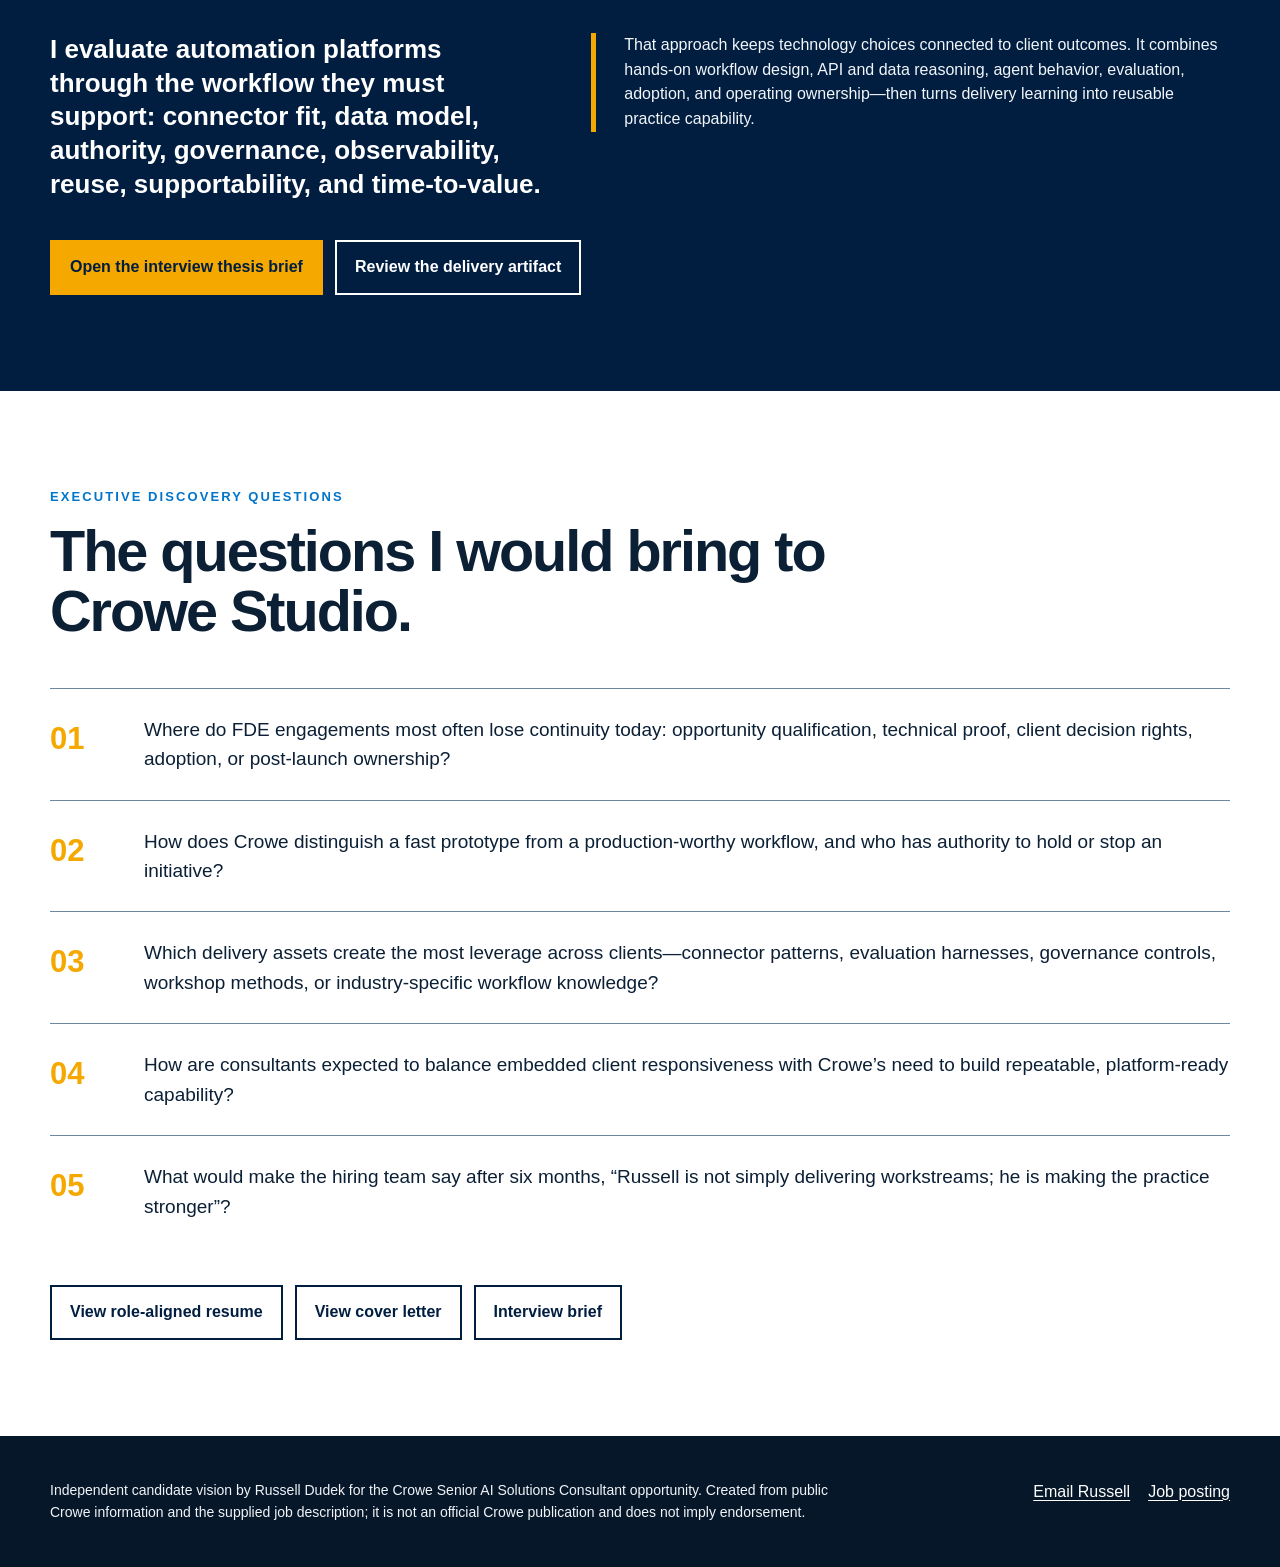
==== commit cd730bea: "Refresh candidate campaign artifacts" ====
--- a/index.html
+++ b/index.html
@@ -1 +1 @@
-<!doctype html><html lang="en"><head><meta charset="utf-8"><meta name="viewport" content="width=device-width,initial-scale=1"><title>Russell Dudek · Candidate Vision for Crowe Senior AI Solutions Consultant</title><meta name="description" content="An independent candidate vision showing how Russell Dudek would turn ambiguous AI demand into complete, adopted, measurable client workstreams at Crowe Studio."><link rel="stylesheet" href="site-v4.css?v=20260717-4"></head><body><header class="site-header"><div class="header-inner"><a class="brand-mini" href="index.html"><img src="assets/brand/crowe-wordmark.svg" alt="Crowe"><span>Candidate vision · Russell Dudek</span></a><button class="nav-toggle" aria-expanded="false" aria-controls="site-nav">Menu</button><nav class="site-nav" id="site-nav" aria-label="Campaign navigation"><a href="#mandate">Mandate</a><a href="#span">Outcome Span</a><a href="#evidence">Evidence</a><a href="#entry">Entry plan</a><a href="#questions">Questions</a></nav></div></header><main><section class="hero"><div class="hero-inner"><div><div class="company-lockup"><img src="assets/brand/crowe-wordmark.svg" alt="Crowe logo"><small>Candidate vision for Senior AI Solutions Consultant by Russell Dudek</small></div><h1>Carry AI from <em>intent</em> to owned operation.</h1><p class="hero-lead">Crowe Studio is designed to move beyond isolated recommendations and pilots. The forward-deployed consultant’s real product is a complete workstream: useful in the workflow, bounded by human authority, evidenced, adopted, and owned.</p><p class="hero-thesis">My thesis: AI value crosses the client organization only when outcome, workflow, authority, evidence, integration, and ownership arrive together.</p><a class="hero-cue" href="#span">Test the Outcome Span ↓</a></div><div class="workstream-frame hero-workstream" aria-label="Outcome Span operating model resolving five conditions into an owned operation"><div class="workstream-kicker">The Outcome Span · illustrative operating model</div><div class="continuity-rail" aria-hidden="true"></div><ol class="workstream-conditions" aria-label="Conditions for a complete AI workstream"><li class="workstream-condition" data-condition="outcome" style="--condition-order:0"><span class="condition-number">01</span><strong>Outcome</strong><small>Business result</small></li><li class="workstream-condition" data-condition="workflow" style="--condition-order:1"><span class="condition-number">02</span><strong>Workflow</strong><small>Useful in the task</small></li><li class="workstream-condition" data-condition="authority" style="--condition-order:2"><span class="condition-number">03</span><strong>Authority</strong><small>Human boundaries</small></li><li class="workstream-condition" data-condition="evidence" style="--condition-order:3"><span class="condition-number">04</span><strong>Evidence</strong><small>Proof and trace</small></li><li class="workstream-condition" data-condition="ownership" style="--condition-order:4"><span class="condition-number">05</span><strong>Ownership</strong><small>Cadence and support</small></li></ol><div class="workstream-foundation"><span>Integration foundation</span><small>data · APIs · connectors · security</small></div><div class="ownership-terminal"><span>Owned operation</span></div></div></div></section><section class="section" id="mandate"><div class="wrap"><div class="section-kicker">The actual mandate</div><h2>Make Crowe Studio’s speed credible at the point of delivery.</h2><p class="section-intro">The job description asks for deep technical execution, consulting rigor, executive communication, low-code platform judgment, and outcome ownership in one person. That combination exists because the difficult gap is not ideation. It is continuity—from ambiguous demand through implementation, adoption, and value realization.</p><div class="company-moment"><strong>Why this role matters now.</strong><p>Crowe Studio publicly positions its model around AI-native capacity, embedded teams, and platform-style execution that is repeatable, measurable, and built for ROI. Crowe also announced a strategic KKR investment intended to accelerate investment in talent, technology, innovation, and next-generation client capabilities. The practical implication is a higher bar for consultants: move quickly, preserve trust and quality, and turn individual delivery wins into reusable capability.</p><div class="moment-sources"><a href="https://www.crowe.com/services/crowe-studio">Crowe Studio</a><a href="https://www.crowe.com/news/crowe-accelerates-long-term-growth-trajectory-with-investment-from-kkr">Crowe-KKR announcement</a></div></div><div class="tension-line"><div><h3>Rapid execution vs. durable control</h3><p>Clients want visible movement quickly; governed AI requires boundaries, evaluation, traceability, and an exception path.</p></div><div><h3>Platform accessibility vs. architecture quality</h3><p>Low-code tools shorten build time, but connector fit, data model, autonomy ceiling, supportability, and ownership still determine whether the solution survives.</p></div><div><h3>Embedded delivery vs. client dependence</h3><p>Forward deployment creates momentum; the work is complete only when client capability, operating cadence, and decision rights remain after the engagement.</p></div><div><h3>Central AI ambition vs. frontline adoption</h3><p>Executive sponsorship opens the door. Workflow fit, trust, training, feedback, and visible usefulness determine whether people walk through it.</p></div><div><h3>The consequence</h3><p class="tension-result">Without continuity, firms can produce impressive prototypes while accumulating rework, unclear authority, weak adoption, and stranded learning.</p></div><div><h3>The consulting opportunity</h3><p class="tension-result">Treat proof, governance, adoption, and ownership as one delivery system—not sequential handoffs.</p></div></div></div></section><section class="section mist" id="span"><div class="wrap"><div class="section-kicker">Interactive operating artifact</div><h2>The Outcome Span makes incomplete delivery visible early.</h2><p class="section-intro">Choose an illustrative client condition. The model changes the delivery decision; it does not assign Crowe a maturity score or imply knowledge of an undisclosed client environment.</p><div class="span-lab"><div><div class="scenario-list" role="group" aria-label="Choose a delivery scenario"><button data-scenario="baseline" aria-pressed="true">Useful default: governed operations copilot</button><button data-scenario="speed" aria-pressed="false">Executive asks for a pilot in weeks</button><button data-scenario="agent" aria-pressed="false">Agent acts across multiple systems</button><button data-scenario="orphan" aria-pressed="false">Pilot succeeds but has no owner</button><button data-scenario="legacy" aria-pressed="false">Legacy integration is uncertain</button></div><button class="reset-button" id="reset-scenario">Reset to useful default</button></div><div class="lab-stage" data-state="baseline"><div class="workstream-frame scenario-workstream" aria-label="Scenario workstream conditions" data-integration-state="active" data-ownership-state="closed" data-boundary-state="none"><div class="continuity-rail" aria-hidden="true"></div><ol class="workstream-conditions"><li class="workstream-condition" data-condition="outcome" data-condition-state="active"><strong>Outcome</strong><small>Explicit</small></li><li class="workstream-condition" data-condition="workflow" data-condition-state="active"><strong>Workflow</strong><small>Embedded</small></li><li class="workstream-condition" data-condition="authority" data-condition-state="active"><strong>Authority</strong><small>Bounded</small></li><li class="workstream-condition" data-condition="evidence" data-condition-state="active"><strong>Evidence</strong><small>Instrumented</small></li><li class="workstream-condition" data-condition="ownership" data-condition-state="active"><strong>Ownership</strong><small>Named</small></li></ol><div class="boundary-bracket" aria-hidden="true"></div><div class="workstream-foundation" data-integration-state="active"><span>Integration foundation</span><small>data · APIs · connectors · security</small></div><div class="ownership-terminal" data-ownership-state="closed"><span>Owned operation</span></div></div><div class="decision-readout" aria-live="polite"><div class="decision-label">Workstream decision</div><div><div class="decision-status" id="decision-status"></div><div class="decision-copy" id="decision-copy"></div></div></div></div></div></div></section><section class="section dark"><div class="wrap"><div class="section-kicker">How I would operate</div><h2>One engagement record, five conversations.</h2><p class="section-intro">The span is not a stage-gate bureaucracy. It is a compact shared record that keeps business, technical, governance, adoption, and ownership conversations synchronized while the team iterates.</p><div class="model-strip"><div><span>01</span><h3>Outcome contract</h3><p>Name the decision, workflow result, beneficiary, baseline evidence, and economic or service measure.</p></div><div><span>02</span><h3>Workflow slice</h3><p>Prototype inside the real task, with source context, interfaces, failure modes, and human review visible.</p></div><div><span>03</span><h3>Action envelope</h3><p>Define what AI may suggest, draft, decide, or execute; specify permissions, escalation, and fallback.</p></div><div><span>04</span><h3>Proof trail</h3><p>Evaluate quality, grounding, latency, cost, reliability, user behavior, and operational consequence.</p></div><div><span>05</span><h3>Ownership transfer</h3><p>Install client owner, operating cadence, support path, training, change loop, and a stop or scale decision.</p></div></div></div></section><section class="section" id="evidence"><div class="wrap"><div class="section-kicker">Verified transfer evidence</div><h2>My advantage is operating inside the seam between technical possibility and real work.</h2><p class="section-intro">I would enter as a hands-on consultant-builder: structuring ambiguous work, designing AI-assisted workflows, establishing human authority and feedback, and making execution legible to both leaders and technical teams.</p><div class="evidence-trail"><div class="evidence-item"><div class="org">Vape-Jet</div><div class="work"><strong>Direct operating transformation.</strong> Connects production, quality, support, customer, engineering, ERP/Odoo, Jira, HubSpot, Slack, telemetry, and AI-assisted workflows in a software-enabled robotics environment with approximately 1,000 fielded robots.</div><div class="transfer">Relevant to embedded delivery, cross-functional translation, workflow instrumentation, issue flow, adoption, and measurable operating mechanisms.</div></div><div class="evidence-item"><div class="org">DudeWorth</div><div class="work"><strong>Direct AI and automation design.</strong> Develops AI-readiness frameworks and agentic workflow patterns using structured context, retrieval, agents, human judgment, escalation, decision records, evaluation, and governance rails.</div><div class="transfer">Relevant to use-case qualification, agent design, RAG, human-in-the-loop architecture, evaluation, governance, and time-to-value.</div></div><div class="evidence-item"><div class="org">Amazon</div><div class="work"><strong>High-velocity operating discipline.</strong> Led launch and execution for Amazon Prime Pittsburgh in a 24/7 customer-backward environment supporting approximately five million second-day orders annually; built routines for labor, throughput, escalation, and standard work.</div><div class="transfer">Relevant to ambiguity, launch cadence, frontline adoption, customer-backward problem solving, and execution under consequence.</div></div><div class="evidence-item"><div class="org">Compunetics</div><div class="work"><strong>Technical translation in high-reliability environments.</strong> Led engineering, manufacturing, quality, customer delivery, and complex technical programs; built quality systems, root-cause practices, and process controls.</div><div class="transfer">Relevant to executive/technical communication, evidence standards, risk, client trust, and full-workstream accountability.</div></div></div></div></section><section class="section mist" id="entry"><div class="wrap"><div class="section-kicker">First 90 days</div><h2>Learn the house, earn trust in delivery, then leave reusable capacity behind.</h2><div class="timeline"><div class="phase"><div class="days">Days 1–30</div><h3>Read the delivery system</h3><ul><li>Shadow active FDE workstreams and observe how opportunities move from sales through delivery and adoption.</li><li>Map Crowe Studio methods, estimation, preferred platform patterns, governance expectations, and global delivery interfaces.</li><li>Contribute directly to discovery, requirements, prompt/workflow design, testing, and client workshop preparation.</li></ul><div class="exit">Exit evidence: one agreed workstream map, delivery risks, and a role-specific technical learning plan.</div></div><div class="phase"><div class="days">Days 31–60</div><h3>Own a bounded workstream</h3><ul><li>Lead a complete slice from outcome contract through workflow prototype, authority design, evaluation, and stakeholder review.</li><li>Use the Outcome Span as a lightweight review record, adapting it to Crowe’s actual methodology.</li><li>Apply Crowe’s Power Platform and adjacent automation patterns directly within a bounded client workstream, using architecture review to align quickly with practice standards.</li></ul><div class="exit">Exit evidence: working slice, test record, adoption signal, decision log, and client owner.</div></div><div class="phase"><div class="days">Days 61–90</div><h3>Compound the learning</h3><ul><li>Own delivery rhythm and executive communication for a complete workstream.</li><li>Contribute a reusable pattern, connector lesson, evaluation asset, or workshop mechanism to the practice.</li><li>Support proposal shaping with grounded estimates, risk, value logic, and a credible first proof.</li></ul><div class="exit">Exit evidence: measurable client movement plus one practice asset another consultant can use.</div></div></div><div class="cta-row"><a class="button light-secondary" href="90-day-plan.html">Read the detailed 90-day plan</a><a class="button light-secondary" href="fde-workstream-review.html">Open the FDE Workstream Review</a></div></div></section><section class="section dark"><div class="wrap"><div class="section-kicker">Technical contribution</div><h2>Platform judgment anchored in the work.</h2><div class="objection-band"><div class="risk">I evaluate automation platforms through the workflow they must support: connector fit, data model, authority, governance, observability, reuse, supportability, and time-to-value.</div><div class="answer">That approach keeps technology choices connected to client outcomes. It combines hands-on workflow design, API and data reasoning, agent behavior, evaluation, adoption, and operating ownership—then turns delivery learning into reusable practice capability.</div></div><div class="cta-row"><a class="button" href="interview-brief.html">Open the interview thesis brief</a><a class="button secondary" href="fde-workstream-review.html">Review the delivery artifact</a></div></div></section><section class="section" id="questions"><div class="wrap"><div class="section-kicker">Executive discovery questions</div><h2>The questions I would bring to Crowe Studio.</h2><div class="questions"><div class="question"><p>Where do FDE engagements most often lose continuity today: opportunity qualification, technical proof, client decision rights, adoption, or post-launch ownership?</p></div><div class="question"><p>How does Crowe distinguish a fast prototype from a production-worthy workflow, and who has authority to hold or stop an initiative?</p></div><div class="question"><p>Which delivery assets create the most leverage across clients—connector patterns, evaluation harnesses, governance controls, workshop methods, or industry-specific workflow knowledge?</p></div><div class="question"><p>How are consultants expected to balance embedded client responsiveness with Crowe’s need to build repeatable, platform-ready capability?</p></div><div class="question"><p>What would make the hiring team say after six months, “Russell is not simply delivering workstreams; he is making the practice stronger”?</p></div></div><div class="cta-row"><a class="button light-secondary" href="resume.html">View role-aligned resume</a><a class="button light-secondary" href="cover-letter.html">View cover letter</a><a class="button light-secondary" href="interview-brief.html">Interview brief</a></div></div></section></main><footer class="site-footer"><div class="footer-inner"><p>Independent candidate vision by Russell Dudek for the Crowe Senior AI Solutions Consultant opportunity. Created from public Crowe information and the supplied job description; it is not an official Crowe publication and does not imply endorsement.</p><div class="footer-links"><a href="mailto:russelldudek@gmail.com">Email Russell</a><a href="https://careers.crowe.com/job/CROCROUSR51627EXTERNALENUS/Senior-AI-Solutions-Consultant?utm_source=linkedin&utm_medium=phenom-feeds">Job posting</a></div></div></footer><script src="app.js"></script></body></html>+<!doctype html><html lang="en"><head><meta charset="utf-8"><meta name="viewport" content="width=device-width,initial-scale=1"><title>Russell Dudek · Candidate Vision for Crowe Senior AI Solutions Consultant</title><meta name="description" content="An independent candidate vision showing how Russell Dudek would turn ambiguous AI demand into complete, adopted, measurable client workstreams at Crowe Studio."><link rel="stylesheet" href="site-v4.css?v=20260717-5"></head><body><header class="site-header"><div class="header-inner"><a class="brand-mini" href="index.html"><img src="assets/brand/crowe-wordmark.svg" alt="Crowe"><span>Candidate vision · Russell Dudek</span></a><button class="nav-toggle" aria-expanded="false" aria-controls="site-nav">Menu</button><nav class="site-nav" id="site-nav" aria-label="Campaign navigation"><a href="#mandate">Mandate</a><a href="#span">Outcome Span</a><a href="#evidence">Evidence</a><a href="#entry">Entry plan</a><a href="#questions">Questions</a><a class="header-resume-cta" href="resume.html">View résumé <span aria-hidden="true">↗</span></a></nav></div></header><main><section class="hero"><div class="hero-inner"><div><div class="company-lockup"><img src="assets/brand/crowe-wordmark.svg" alt="Crowe logo"><small>Candidate vision for Senior AI Solutions Consultant by Russell Dudek</small></div><h1>Carry AI from <em>intent</em> to owned operation.</h1><p class="hero-lead">Crowe Studio is designed to move beyond isolated recommendations and pilots. The forward-deployed consultant’s real product is a complete workstream: useful in the workflow, bounded by human authority, evidenced, adopted, and owned.</p><p class="hero-thesis">My thesis: AI value crosses the client organization only when outcome, workflow, authority, evidence, integration, and ownership arrive together.</p><a class="hero-cue" href="#span">Test the Outcome Span ↓</a></div><div class="workstream-frame hero-workstream" aria-label="Outcome Span operating model resolving five conditions into an owned operation"><div class="workstream-kicker">The Outcome Span · illustrative operating model</div><div class="continuity-rail" aria-hidden="true"></div><ol class="workstream-conditions" aria-label="Conditions for a complete AI workstream"><li class="workstream-condition" data-condition="outcome" style="--condition-order:0"><span class="condition-number">01</span><strong>Outcome</strong><small>Business result</small></li><li class="workstream-condition" data-condition="workflow" style="--condition-order:1"><span class="condition-number">02</span><strong>Workflow</strong><small>Useful in the task</small></li><li class="workstream-condition" data-condition="authority" style="--condition-order:2"><span class="condition-number">03</span><strong>Authority</strong><small>Human boundaries</small></li><li class="workstream-condition" data-condition="evidence" style="--condition-order:3"><span class="condition-number">04</span><strong>Evidence</strong><small>Proof and trace</small></li><li class="workstream-condition" data-condition="ownership" style="--condition-order:4"><span class="condition-number">05</span><strong>Ownership</strong><small>Cadence and support</small></li></ol><div class="workstream-foundation"><span>Integration foundation</span><small>data · APIs · connectors · security</small></div><div class="ownership-terminal"><span>Owned operation</span></div></div></div></section><section class="section" id="mandate"><div class="wrap"><div class="section-kicker">The actual mandate</div><h2>Make Crowe Studio’s speed credible at the point of delivery.</h2><p class="section-intro">The job description asks for deep technical execution, consulting rigor, executive communication, low-code platform judgment, and outcome ownership in one person. That combination exists because the difficult gap is not ideation. It is continuity—from ambiguous demand through implementation, adoption, and value realization.</p><div class="company-moment"><strong>Why this role matters now.</strong><p>Crowe Studio publicly positions its model around AI-native capacity, embedded teams, and platform-style execution that is repeatable, measurable, and built for ROI. Crowe also announced a strategic KKR investment intended to accelerate investment in talent, technology, innovation, and next-generation client capabilities. The practical implication is a higher bar for consultants: move quickly, preserve trust and quality, and turn individual delivery wins into reusable capability.</p><div class="moment-sources"><a href="https://www.crowe.com/services/crowe-studio">Crowe Studio</a><a href="https://www.crowe.com/news/crowe-accelerates-long-term-growth-trajectory-with-investment-from-kkr">Crowe-KKR announcement</a></div></div><div class="tension-line"><div><h3>Rapid execution vs. durable control</h3><p>Clients want visible movement quickly; governed AI requires boundaries, evaluation, traceability, and an exception path.</p></div><div><h3>Platform accessibility vs. architecture quality</h3><p>Low-code tools shorten build time, but connector fit, data model, autonomy ceiling, supportability, and ownership still determine whether the solution survives.</p></div><div><h3>Embedded delivery vs. client dependence</h3><p>Forward deployment creates momentum; the work is complete only when client capability, operating cadence, and decision rights remain after the engagement.</p></div><div><h3>Central AI ambition vs. frontline adoption</h3><p>Executive sponsorship opens the door. Workflow fit, trust, training, feedback, and visible usefulness determine whether people walk through it.</p></div><div><h3>The consequence</h3><p class="tension-result">Without continuity, firms can produce impressive prototypes while accumulating rework, unclear authority, weak adoption, and stranded learning.</p></div><div><h3>The consulting opportunity</h3><p class="tension-result">Treat proof, governance, adoption, and ownership as one delivery system—not sequential handoffs.</p></div></div></div></section><section class="section mist" id="span"><div class="wrap"><div class="section-kicker">Interactive operating artifact</div><h2>The Outcome Span makes incomplete delivery visible early.</h2><p class="section-intro">Choose an illustrative client condition. The model changes the delivery decision; it does not assign Crowe a maturity score or imply knowledge of an undisclosed client environment.</p><div class="span-lab"><div><div class="scenario-list" role="group" aria-label="Choose a delivery scenario"><button data-scenario="baseline" aria-pressed="true">Useful default: governed operations copilot</button><button data-scenario="speed" aria-pressed="false">Executive asks for a pilot in weeks</button><button data-scenario="agent" aria-pressed="false">Agent acts across multiple systems</button><button data-scenario="orphan" aria-pressed="false">Pilot succeeds but has no owner</button><button data-scenario="legacy" aria-pressed="false">Legacy integration is uncertain</button></div><button class="reset-button" id="reset-scenario">Reset to useful default</button></div><div class="lab-stage" data-state="baseline"><div class="workstream-frame scenario-workstream" aria-label="Scenario workstream conditions" data-integration-state="active" data-ownership-state="closed" data-boundary-state="none"><div class="continuity-rail" aria-hidden="true"></div><ol class="workstream-conditions"><li class="workstream-condition" data-condition="outcome" data-condition-state="active"><strong>Outcome</strong><small>Explicit</small></li><li class="workstream-condition" data-condition="workflow" data-condition-state="active"><strong>Workflow</strong><small>Embedded</small></li><li class="workstream-condition" data-condition="authority" data-condition-state="active"><strong>Authority</strong><small>Bounded</small></li><li class="workstream-condition" data-condition="evidence" data-condition-state="active"><strong>Evidence</strong><small>Instrumented</small></li><li class="workstream-condition" data-condition="ownership" data-condition-state="active"><strong>Ownership</strong><small>Named</small></li></ol><div class="boundary-bracket" aria-hidden="true"></div><div class="workstream-foundation" data-integration-state="active"><span>Integration foundation</span><small>data · APIs · connectors · security</small></div><div class="ownership-terminal" data-ownership-state="closed"><span>Owned operation</span></div></div><div class="decision-readout" aria-live="polite"><div class="decision-label">Workstream decision</div><div><div class="decision-status" id="decision-status"></div><div class="decision-copy" id="decision-copy"></div></div></div></div></div></div></section><section class="section dark"><div class="wrap"><div class="section-kicker">How I would operate</div><h2>One engagement record, five conversations.</h2><p class="section-intro">The span is not a stage-gate bureaucracy. It is a compact shared record that keeps business, technical, governance, adoption, and ownership conversations synchronized while the team iterates.</p><div class="model-strip"><div><span>01</span><h3>Outcome contract</h3><p>Name the decision, workflow result, beneficiary, baseline evidence, and economic or service measure.</p></div><div><span>02</span><h3>Workflow slice</h3><p>Prototype inside the real task, with source context, interfaces, failure modes, and human review visible.</p></div><div><span>03</span><h3>Action envelope</h3><p>Define what AI may suggest, draft, decide, or execute; specify permissions, escalation, and fallback.</p></div><div><span>04</span><h3>Proof trail</h3><p>Evaluate quality, grounding, latency, cost, reliability, user behavior, and operational consequence.</p></div><div><span>05</span><h3>Ownership transfer</h3><p>Install client owner, operating cadence, support path, training, change loop, and a stop or scale decision.</p></div></div></div></section><section class="section" id="evidence"><div class="wrap"><div class="section-kicker">Verified transfer evidence</div><h2>My advantage is operating inside the seam between technical possibility and real work.</h2><p class="section-intro">I would enter as a hands-on consultant-builder: structuring ambiguous work, designing AI-assisted workflows, establishing human authority and feedback, and making execution legible to both leaders and technical teams.</p><div class="evidence-trail"><div class="evidence-item"><div class="org">Vape-Jet</div><div class="work"><strong>Direct operating transformation.</strong> Connects production, quality, support, customer, engineering, ERP/Odoo, Jira, HubSpot, Slack, telemetry, and AI-assisted workflows in a software-enabled robotics environment with approximately 1,000 fielded robots.</div><div class="transfer">Relevant to embedded delivery, cross-functional translation, workflow instrumentation, issue flow, adoption, and measurable operating mechanisms.</div></div><div class="evidence-item"><div class="org">DudeWorth</div><div class="work"><strong>Direct AI and automation design.</strong> Develops AI-readiness frameworks and agentic workflow patterns using structured context, retrieval, agents, human judgment, escalation, decision records, evaluation, and governance rails.</div><div class="transfer">Relevant to use-case qualification, agent design, RAG, human-in-the-loop architecture, evaluation, governance, and time-to-value.</div></div><div class="evidence-item"><div class="org">Amazon</div><div class="work"><strong>High-velocity operating discipline.</strong> Led launch and execution for Amazon Prime Pittsburgh in a 24/7 customer-backward environment supporting approximately five million second-day orders annually; built routines for labor, throughput, escalation, and standard work.</div><div class="transfer">Relevant to ambiguity, launch cadence, frontline adoption, customer-backward problem solving, and execution under consequence.</div></div><div class="evidence-item"><div class="org">Compunetics</div><div class="work"><strong>Technical translation in high-reliability environments.</strong> Led engineering, manufacturing, quality, customer delivery, and complex technical programs; built quality systems, root-cause practices, and process controls.</div><div class="transfer">Relevant to executive/technical communication, evidence standards, risk, client trust, and full-workstream accountability.</div></div></div></div></section><section class="section mist" id="entry"><div class="wrap"><div class="section-kicker">First 90 days</div><h2>Learn the house, earn trust in delivery, then leave reusable capacity behind.</h2><div class="timeline"><div class="phase"><div class="days">Days 1–30</div><h3>Read the delivery system</h3><ul><li>Shadow active FDE workstreams and observe how opportunities move from sales through delivery and adoption.</li><li>Map Crowe Studio methods, estimation, preferred platform patterns, governance expectations, and global delivery interfaces.</li><li>Contribute directly to discovery, requirements, prompt/workflow design, testing, and client workshop preparation.</li></ul><div class="exit">Exit evidence: one agreed workstream map, delivery risks, and a role-specific technical learning plan.</div></div><div class="phase"><div class="days">Days 31–60</div><h3>Own a bounded workstream</h3><ul><li>Lead a complete slice from outcome contract through workflow prototype, authority design, evaluation, and stakeholder review.</li><li>Use the Outcome Span as a lightweight review record, adapting it to Crowe’s actual methodology.</li><li>Apply Crowe’s Power Platform and adjacent automation patterns directly within a bounded client workstream, using architecture review to align quickly with practice standards.</li></ul><div class="exit">Exit evidence: working slice, test record, adoption signal, decision log, and client owner.</div></div><div class="phase"><div class="days">Days 61–90</div><h3>Compound the learning</h3><ul><li>Own delivery rhythm and executive communication for a complete workstream.</li><li>Contribute a reusable pattern, connector lesson, evaluation asset, or workshop mechanism to the practice.</li><li>Support proposal shaping with grounded estimates, risk, value logic, and a credible first proof.</li></ul><div class="exit">Exit evidence: measurable client movement plus one practice asset another consultant can use.</div></div></div><div class="cta-row"><a class="button light-secondary" href="90-day-plan.html">Read the detailed 90-day plan</a><a class="button light-secondary" href="fde-workstream-review.html">Open the FDE Workstream Review</a></div></div></section><section class="section dark"><div class="wrap"><div class="section-kicker">Technical contribution</div><h2>Platform judgment anchored in the work.</h2><div class="objection-band"><div class="risk">I evaluate automation platforms through the workflow they must support: connector fit, data model, authority, governance, observability, reuse, supportability, and time-to-value.</div><div class="answer">That approach keeps technology choices connected to client outcomes. It combines hands-on workflow design, API and data reasoning, agent behavior, evaluation, adoption, and operating ownership—then turns delivery learning into reusable practice capability.</div></div><div class="cta-row"><a class="button" href="interview-brief.html">Open the interview thesis brief</a><a class="button secondary" href="fde-workstream-review.html">Review the delivery artifact</a></div></div></section><section class="section" id="questions"><div class="wrap"><div class="section-kicker">Executive discovery questions</div><h2>The questions I would bring to Crowe Studio.</h2><div class="questions"><div class="question"><p>Where do FDE engagements most often lose continuity today: opportunity qualification, technical proof, client decision rights, adoption, or post-launch ownership?</p></div><div class="question"><p>How does Crowe distinguish a fast prototype from a production-worthy workflow, and who has authority to hold or stop an initiative?</p></div><div class="question"><p>Which delivery assets create the most leverage across clients—connector patterns, evaluation harnesses, governance controls, workshop methods, or industry-specific workflow knowledge?</p></div><div class="question"><p>How are consultants expected to balance embedded client responsiveness with Crowe’s need to build repeatable, platform-ready capability?</p></div><div class="question"><p>What would make the hiring team say after six months, “Russell is not simply delivering workstreams; he is making the practice stronger”?</p></div></div><div class="cta-row"><a class="button light-secondary" href="resume.html">View role-aligned resume</a><a class="button light-secondary" href="cover-letter.html">View cover letter</a><a class="button light-secondary" href="interview-brief.html">Interview brief</a></div></div></section></main><footer class="site-footer"><div class="footer-inner"><p>Independent candidate vision by Russell Dudek for the Crowe Senior AI Solutions Consultant opportunity. Created from public Crowe information and the supplied job description; it is not an official Crowe publication and does not imply endorsement.</p><div class="footer-links"><a href="mailto:russelldudek@gmail.com">Email Russell</a><a href="https://careers.crowe.com/job/CROCROUSR51627EXTERNALENUS/Senior-AI-Solutions-Consultant?utm_source=linkedin&utm_medium=phenom-feeds">Job posting</a></div></div></footer><script src="app.js"></script></body></html>
--- a/site-v4.css
+++ b/site-v4.css
@@ -3,3 +3,4 @@
 @import url('site-v6.css?v=20260717-2');
 @import url('site-v7.css?v=20260717-1');
 @import url('site-v8.css?v=20260717-1');
+@import url('site-v9.css?v=20260717-1');
